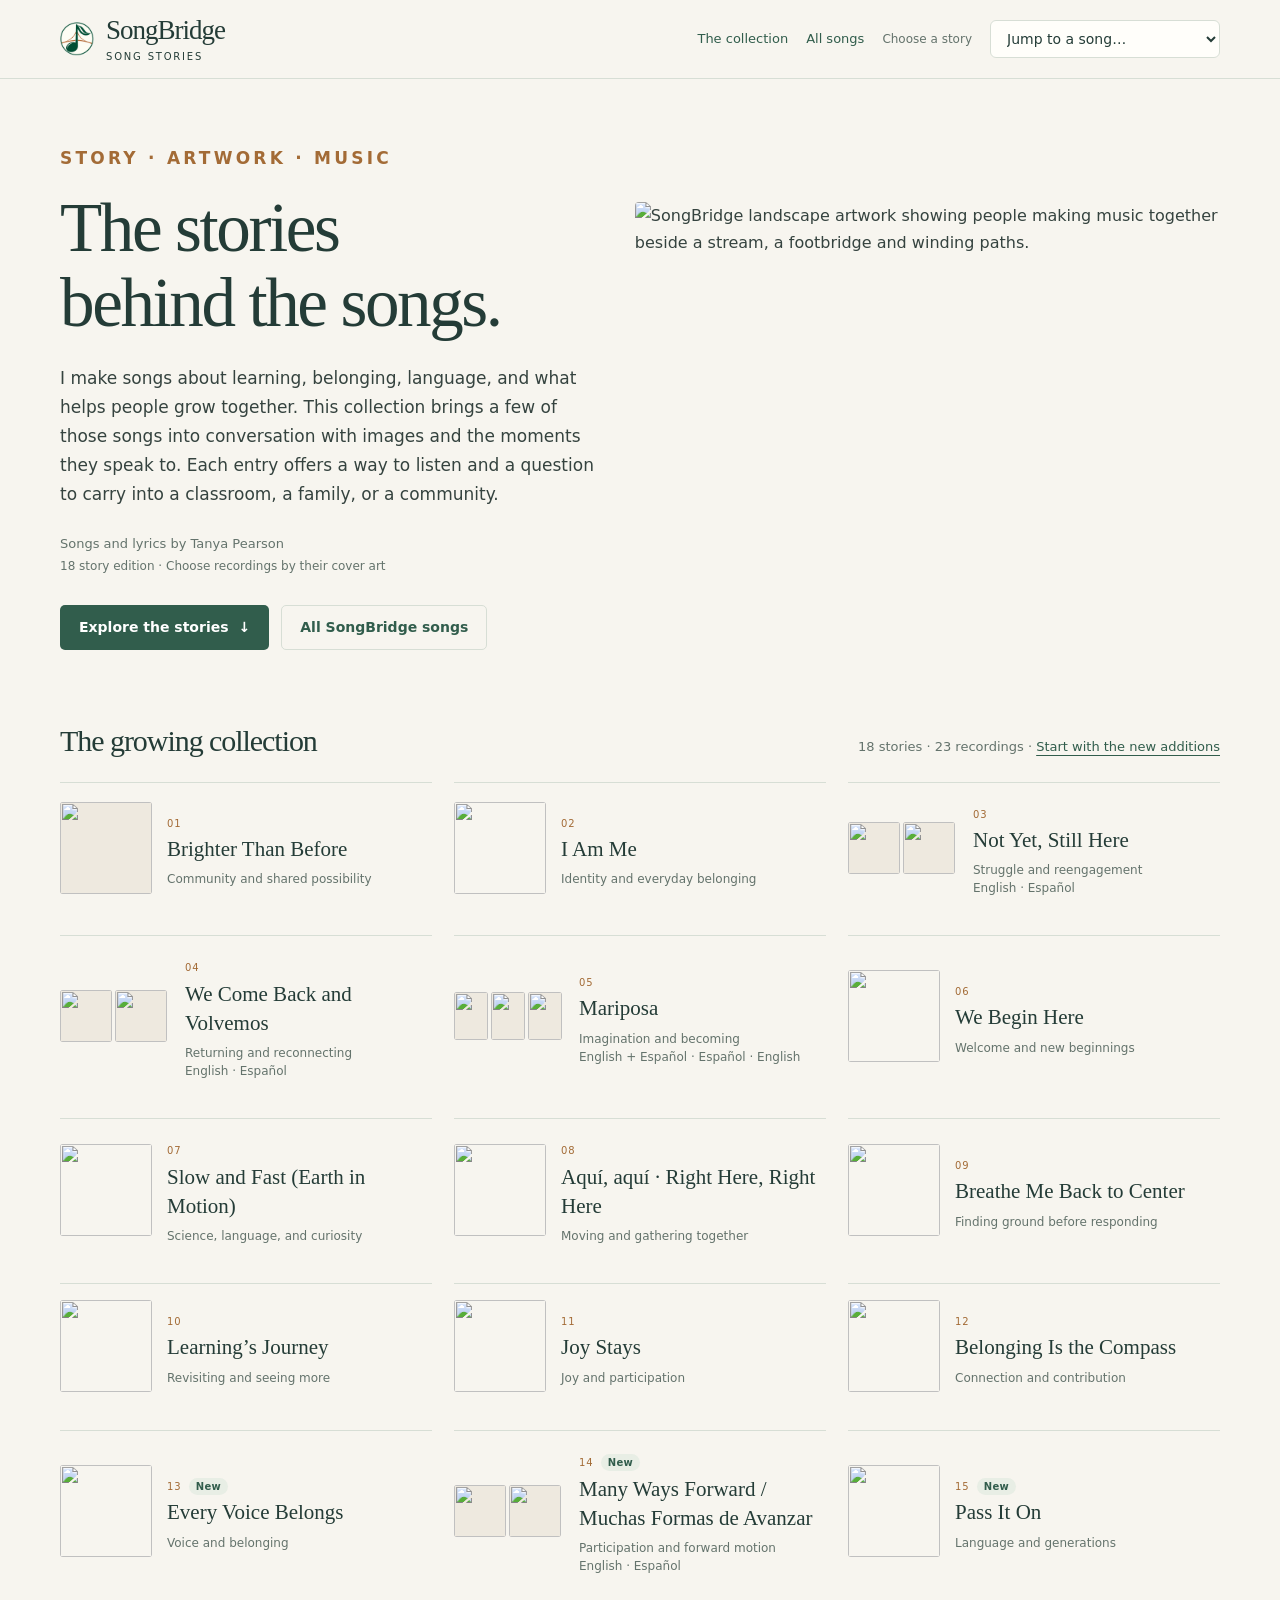
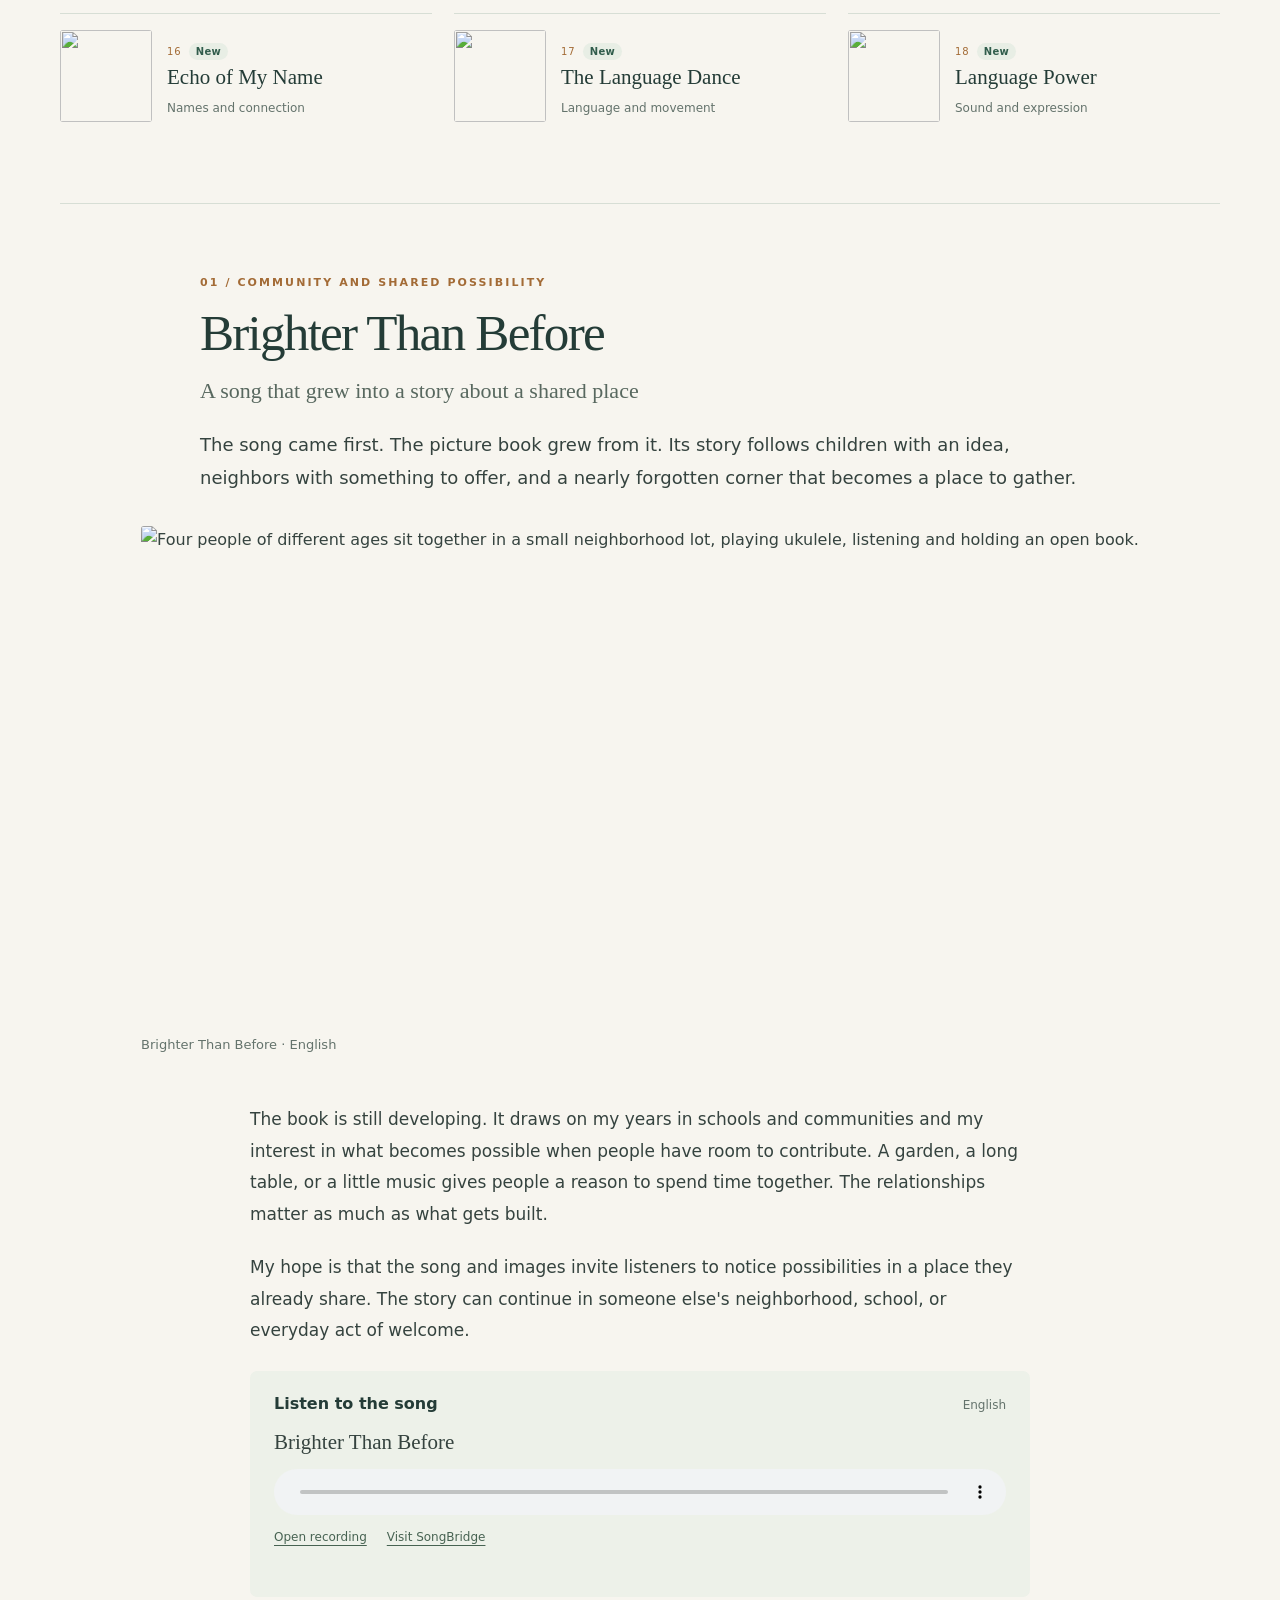
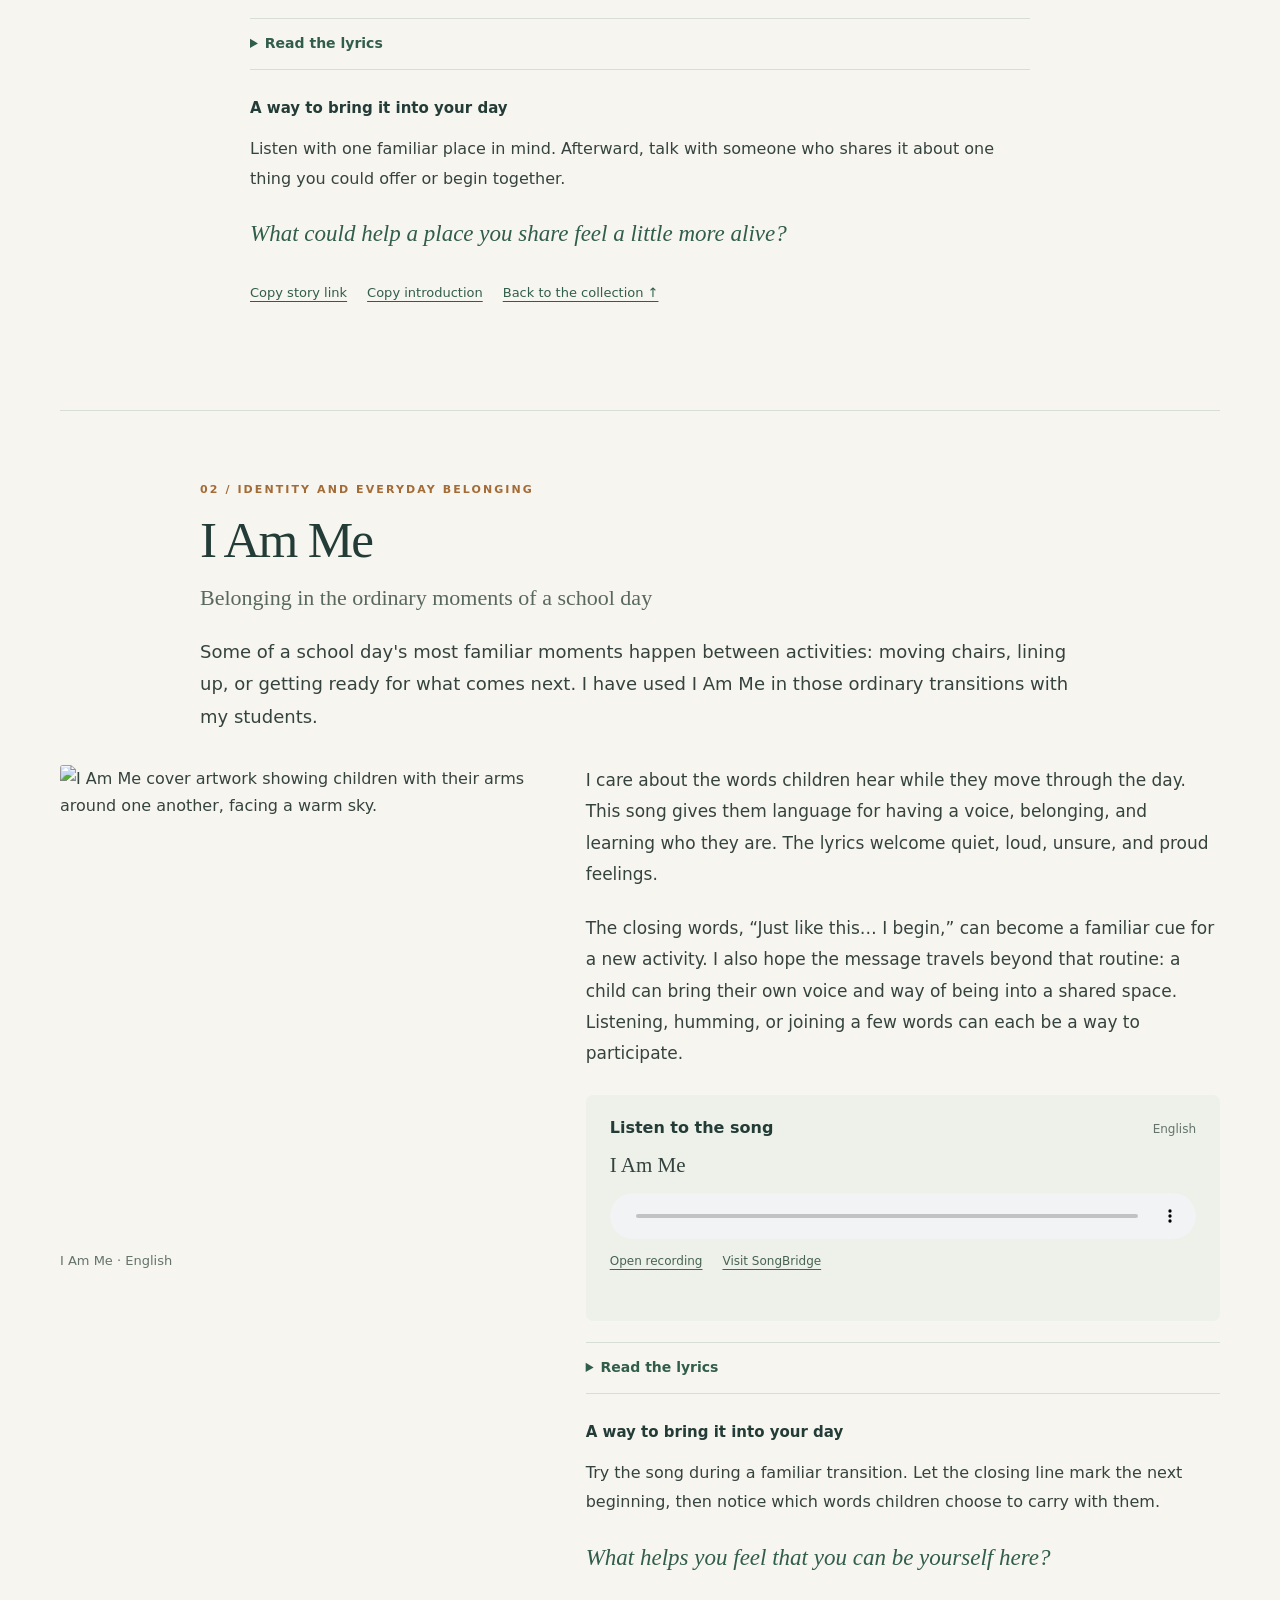
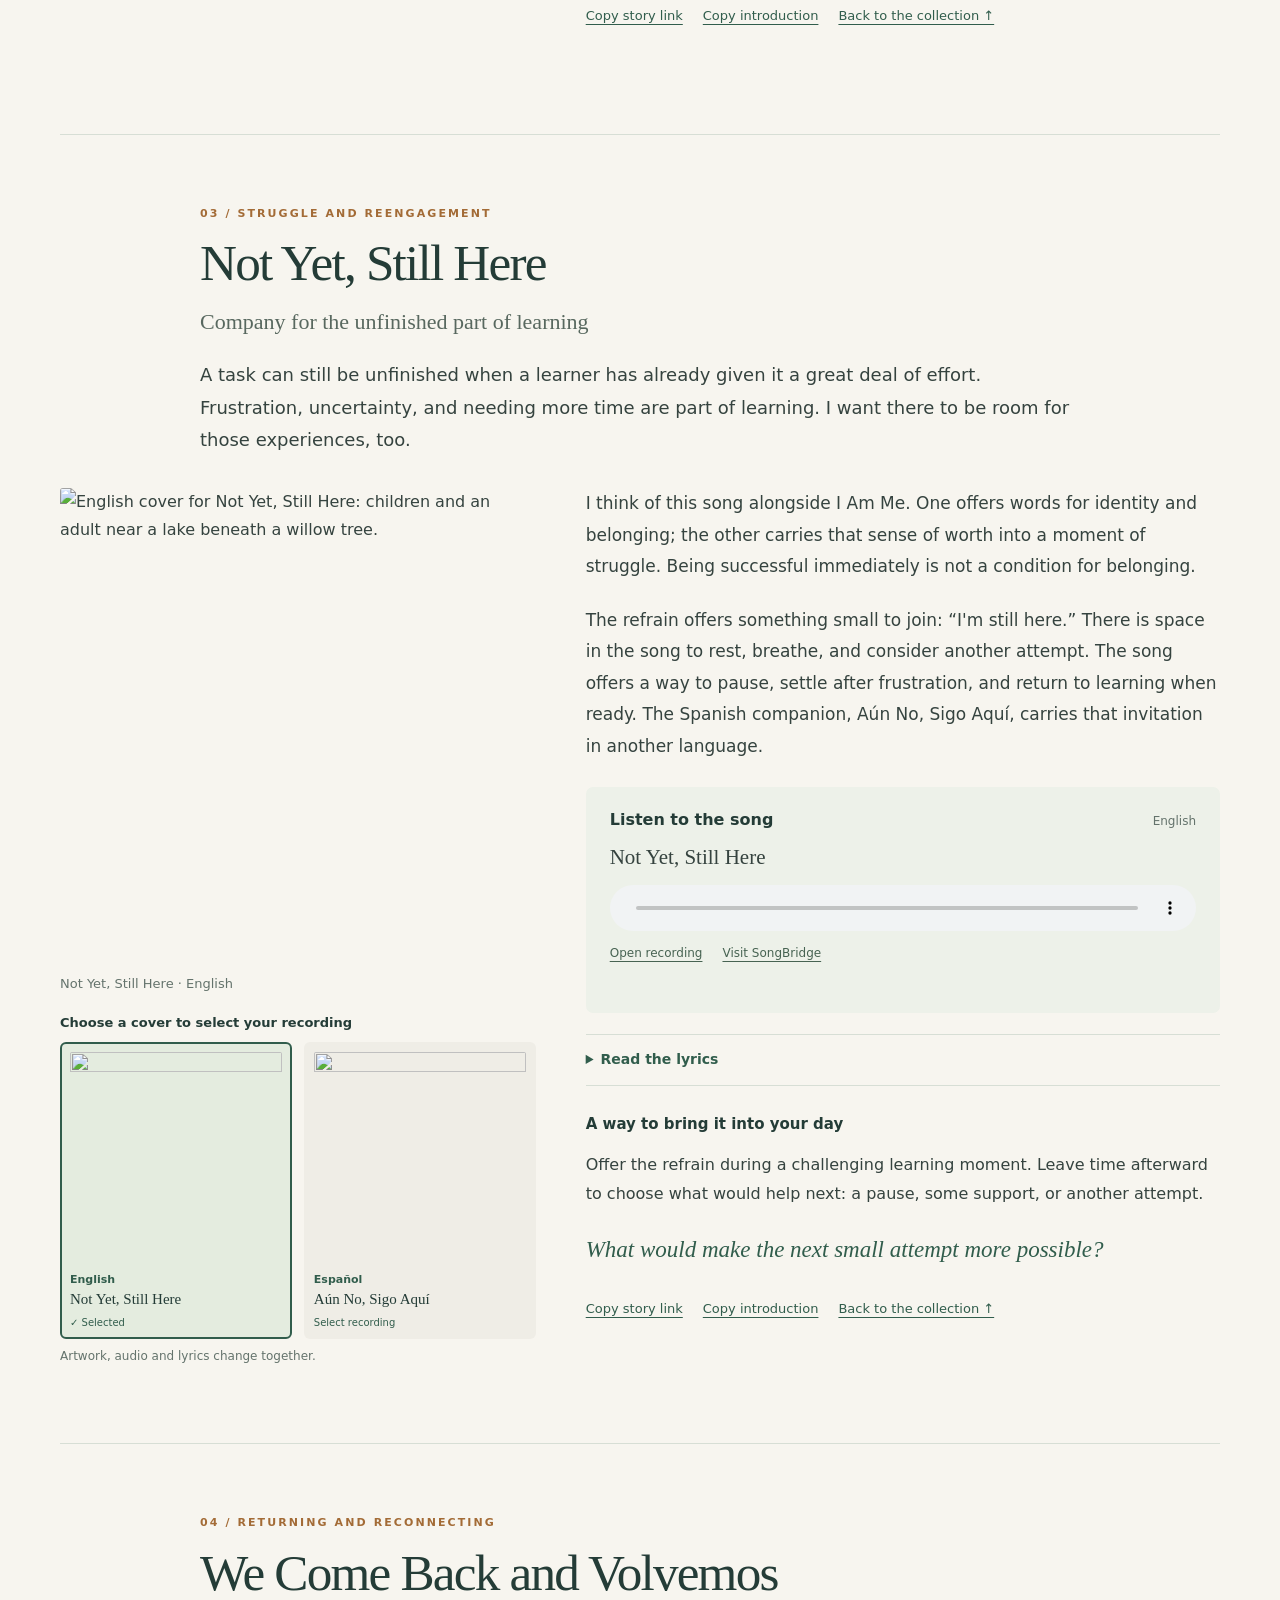
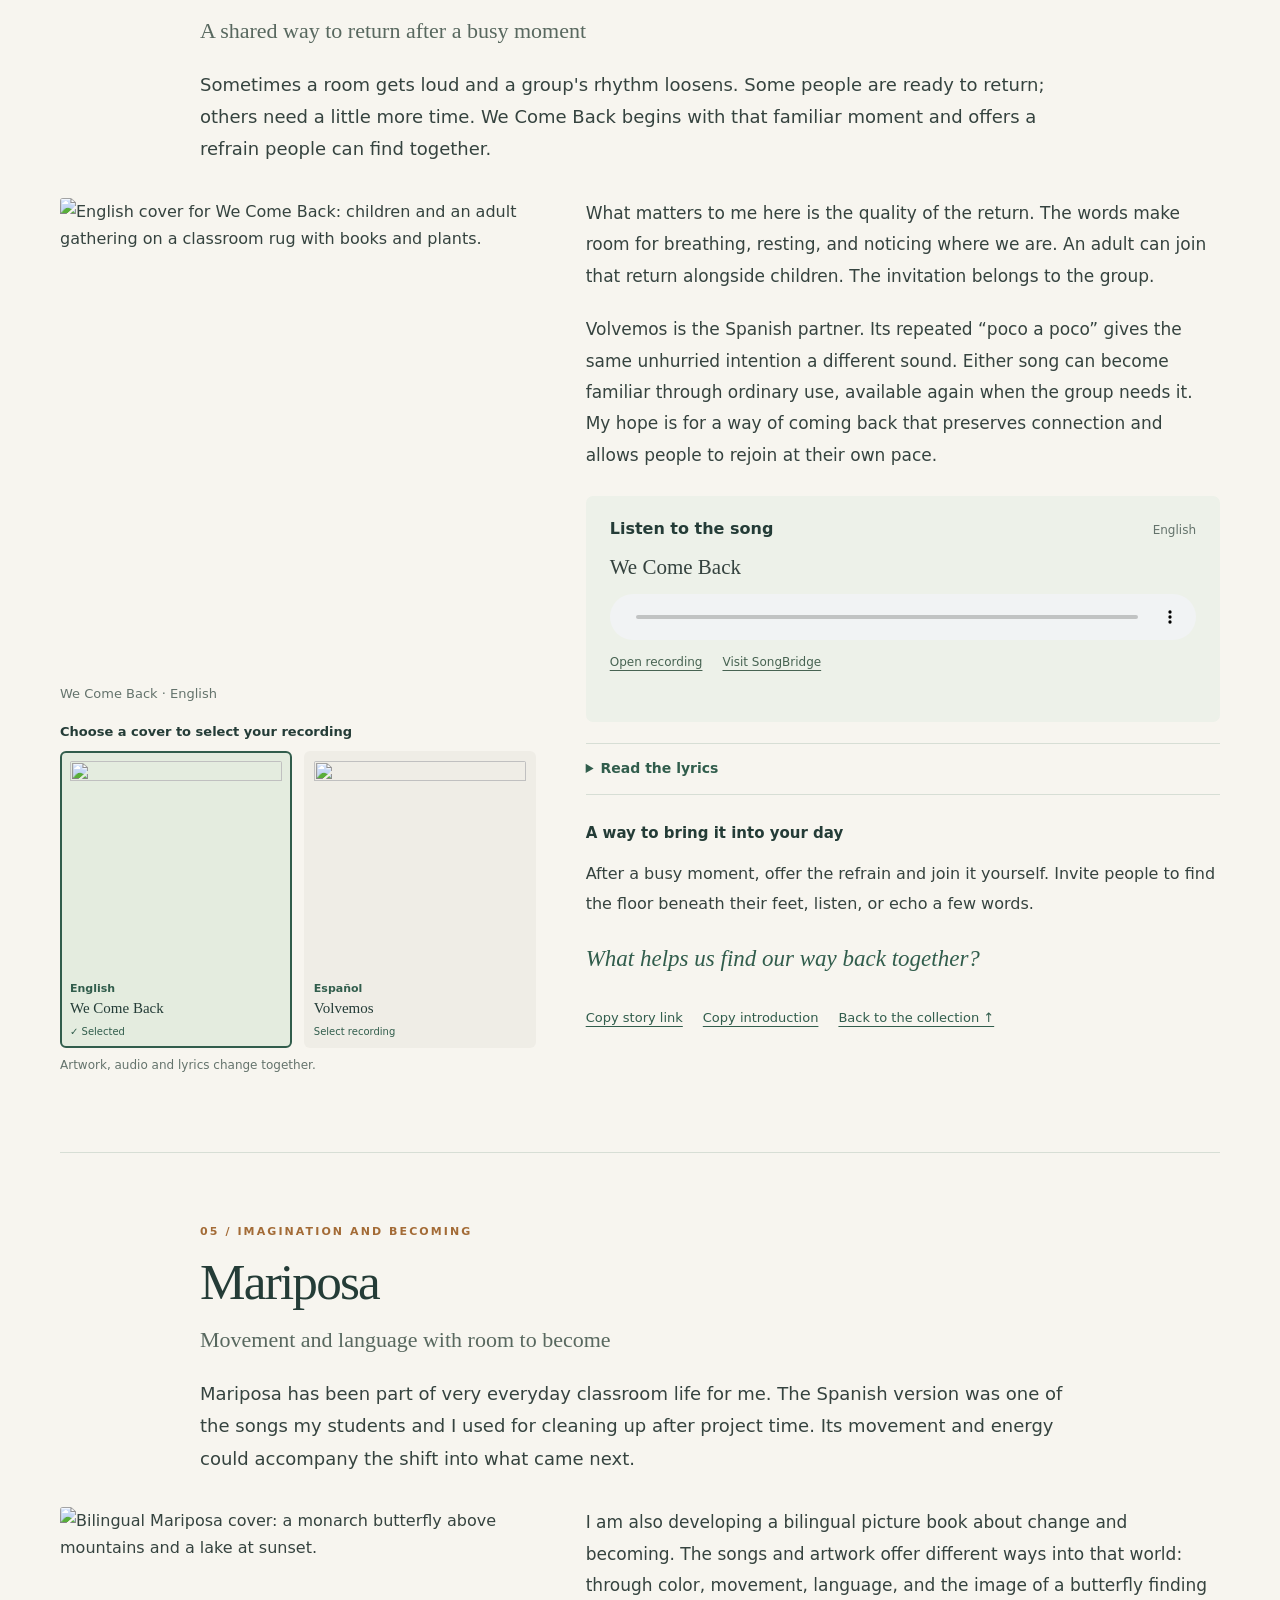
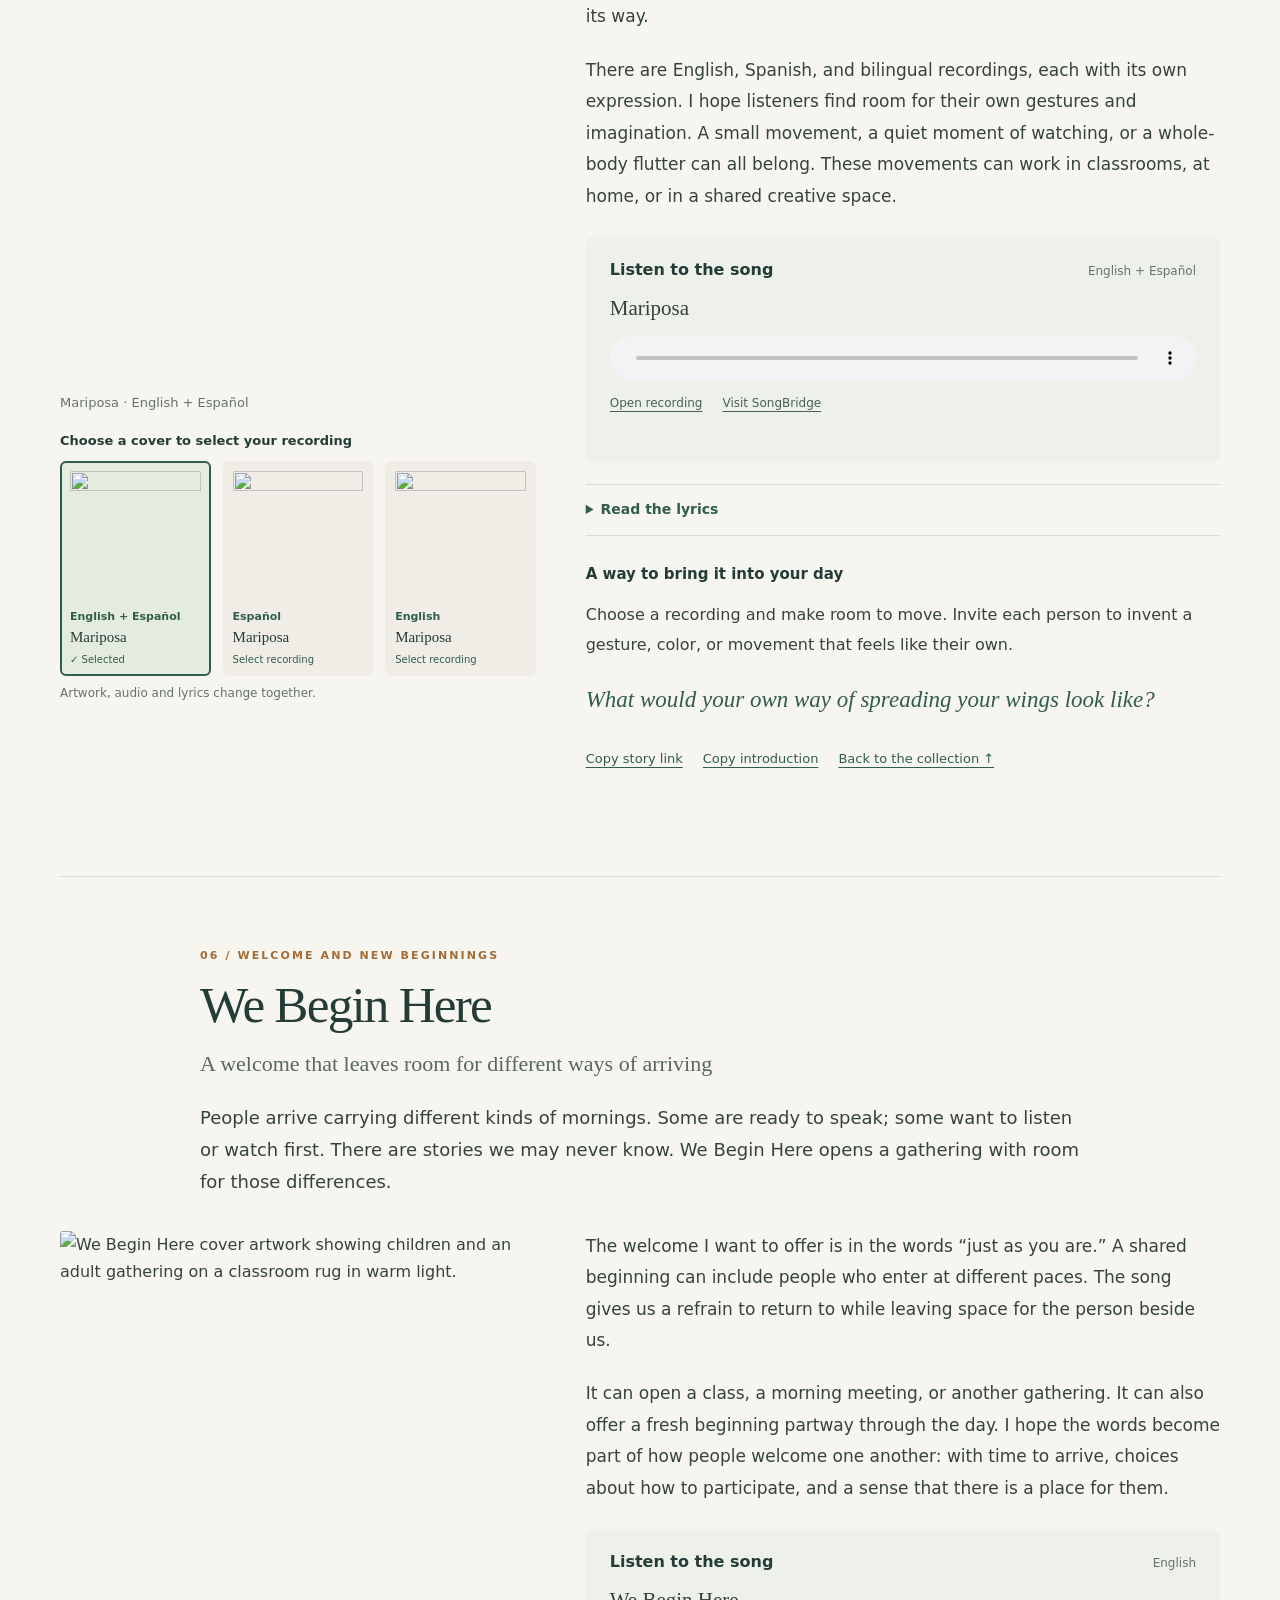
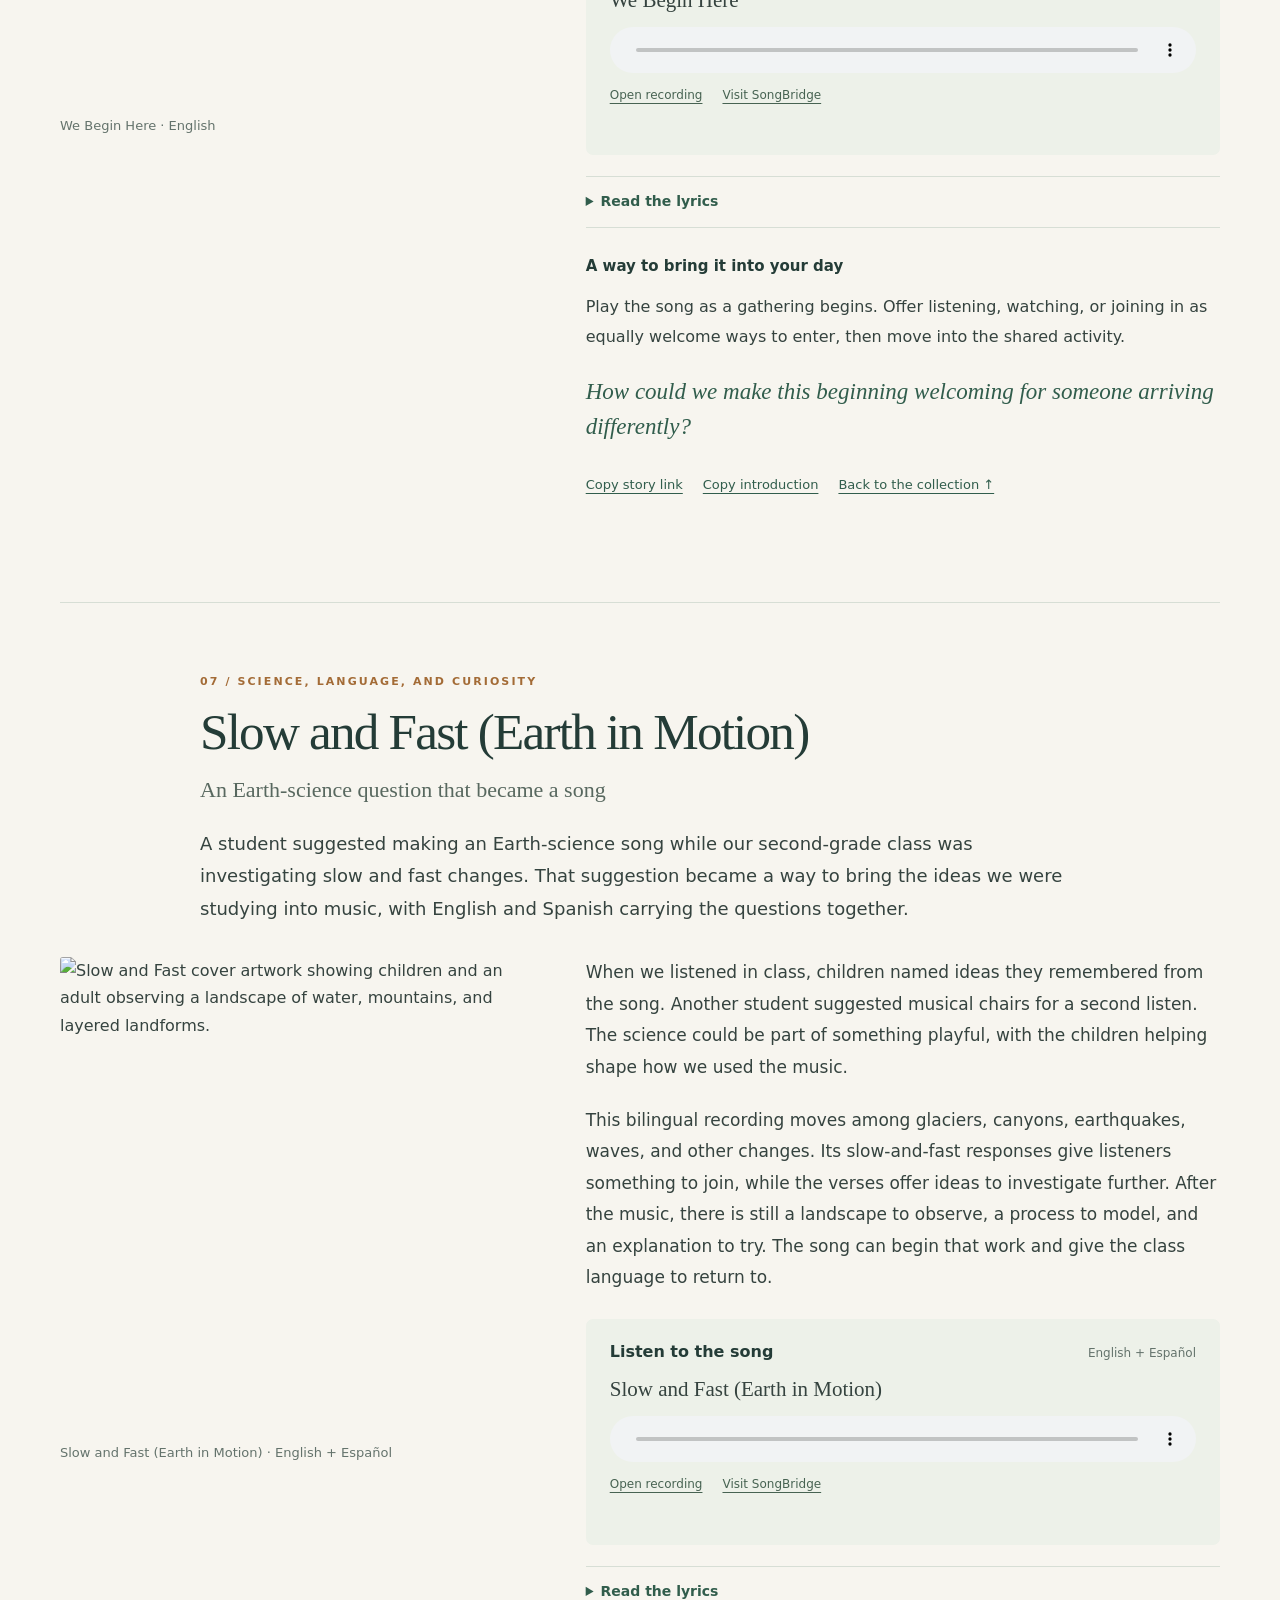
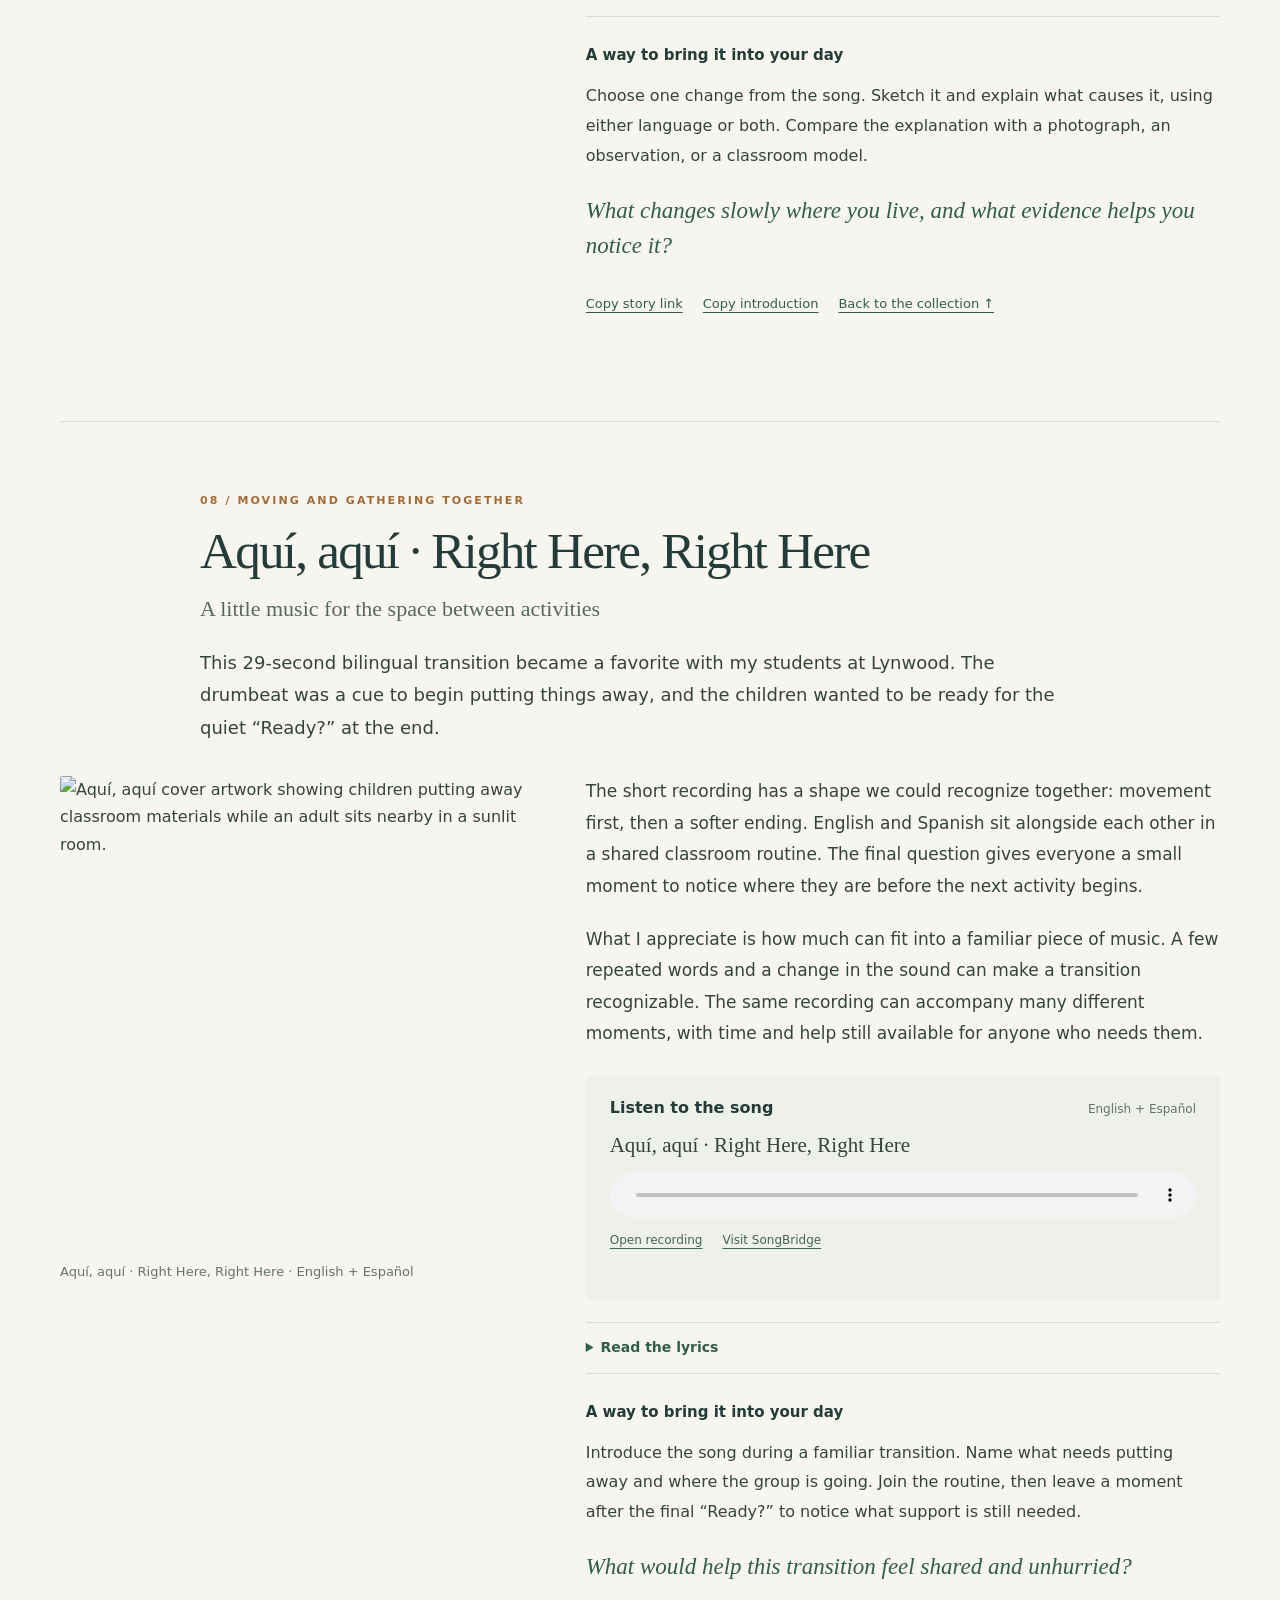
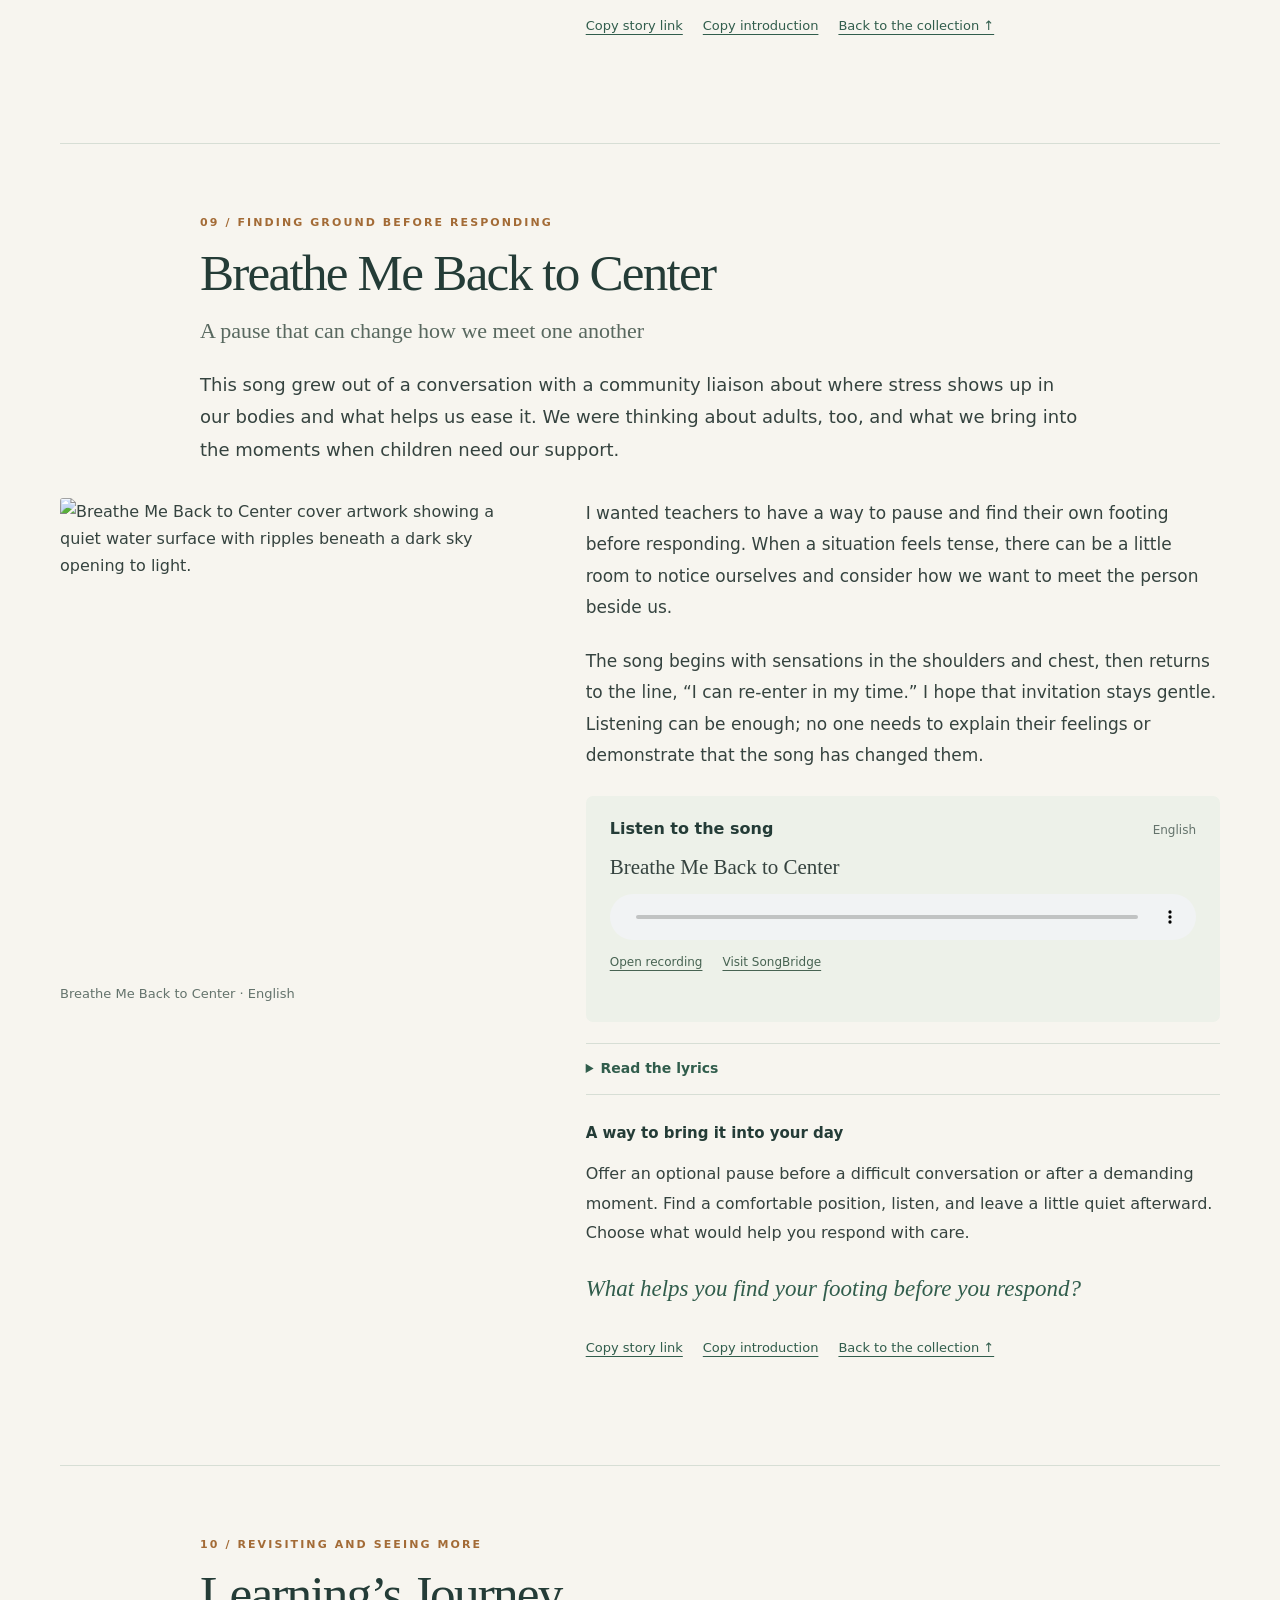
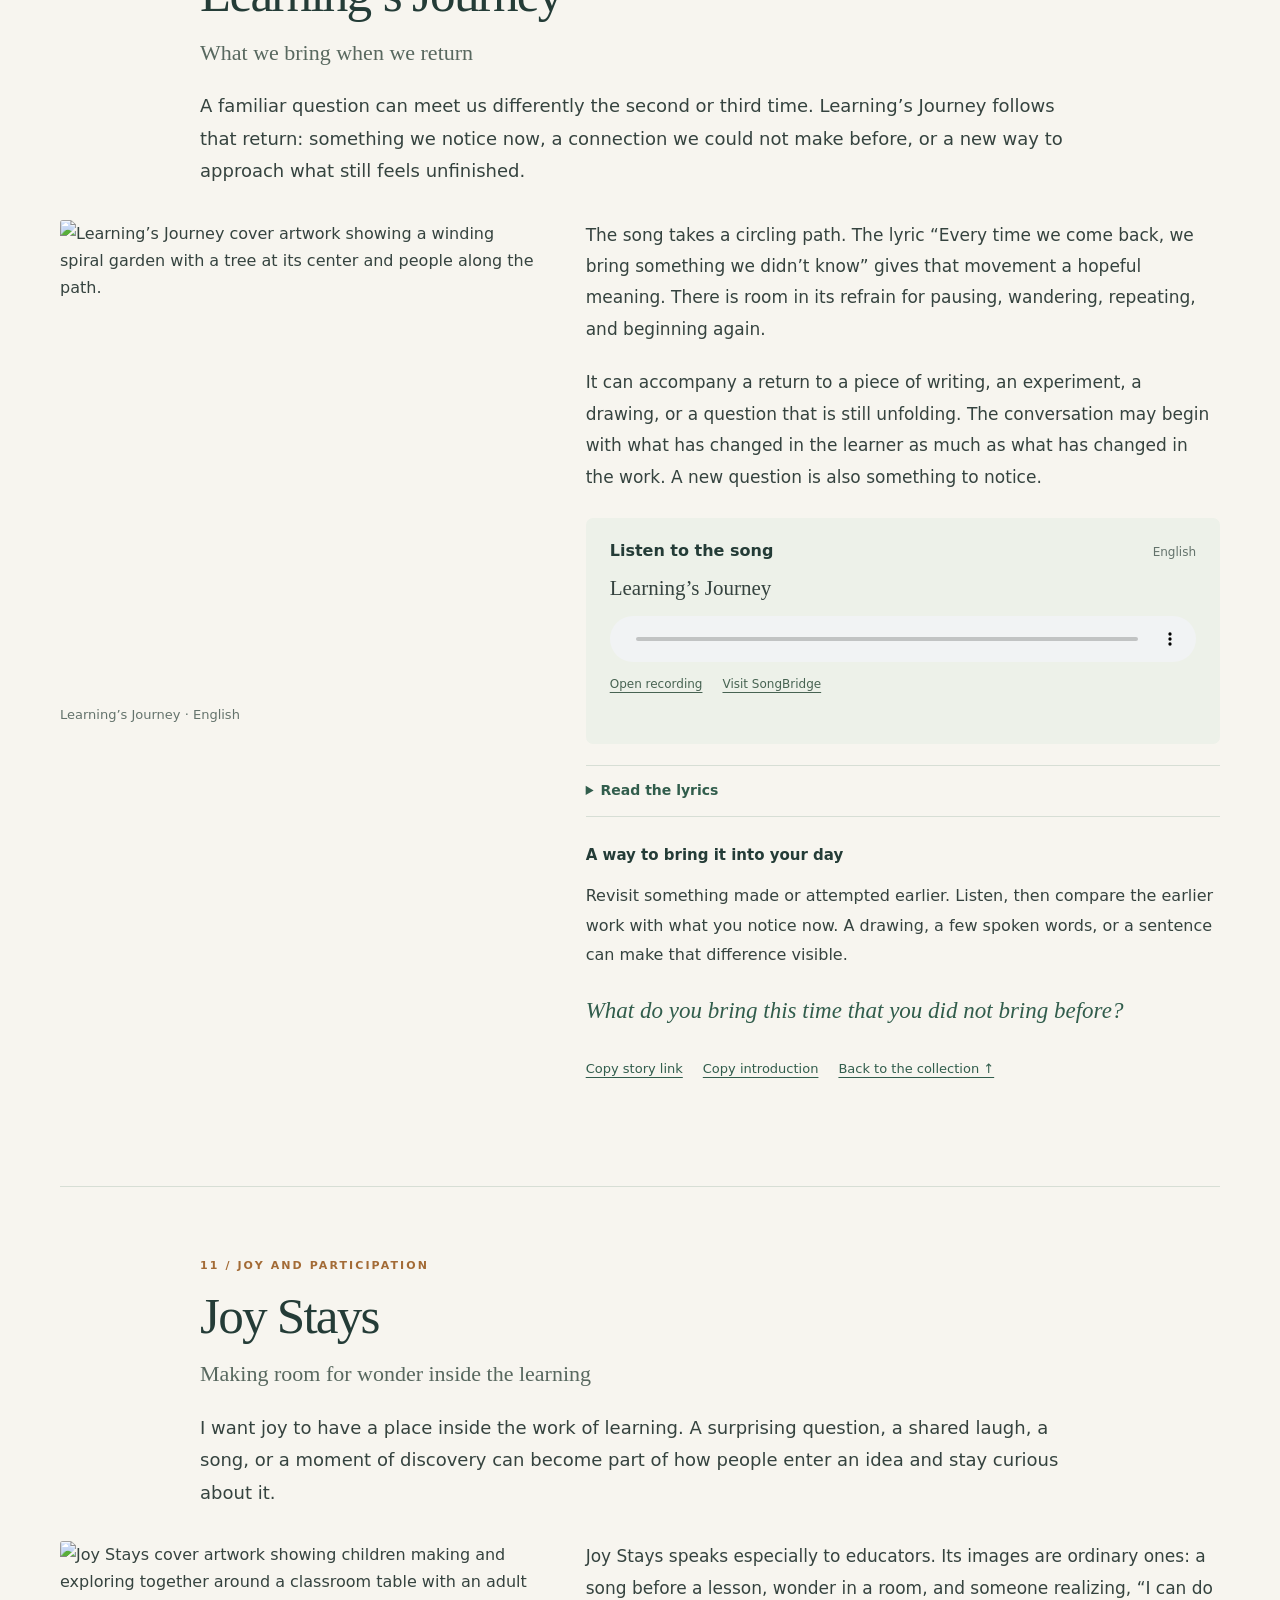
==== stories/index.html @ 20157163 "Add files via upload" ====
<!doctype html>
<html lang="en">
<head>
<meta charset="utf-8"><meta name="viewport" content="width=device-width,initial-scale=1">
<meta name="description" content="Illustrated song stories by Tanya Pearson. Read the story, listen to the song, and carry an invitation into your day.">
<meta name="theme-color" content="#f7f5ef">
<link rel="icon" href="favicon.ico?v=songbridge-stories-2" sizes="any">
<link rel="icon" type="image/png" sizes="32x32" href="songbridge-icon-32.png?v=songbridge-stories-2">
<link rel="apple-touch-icon" sizes="180x180" href="apple-touch-icon.png?v=songbridge-stories-2">
<meta name="apple-mobile-web-app-title" content="SongBridge Stories">
<title>Song stories · SongBridge Learning</title><link rel="canonical" href="https://songbridgelearning.com/stories/">
<style>
:root{--paper:#f7f5ef;--ink:#243c37;--text:#35433f;--muted:#64736c;--line:#d7ded5;--green:#315d4c;--sage:#e8eee5;--gold:#a36b36;--white:#fffefa}
*{box-sizing:border-box}html{scroll-behavior:smooth;scroll-padding-top:108px}body{margin:0;background:var(--paper);color:var(--text);font-family:system-ui,-apple-system,BlinkMacSystemFont,"Segoe UI",sans-serif;font-size:16px;line-height:1.7}h1,h2,h3,p{margin-top:0}h1,h2,h3{color:var(--ink)}h1,h2{font-family:Georgia,"Times New Roman",serif;font-weight:normal;letter-spacing:-.035em;line-height:1.08}h1{font-size:clamp(42px,5.4vw,76px);max-width:620px;margin-bottom:24px}h2{font-size:clamp(34px,4vw,54px);margin-bottom:16px}h3{font-size:18px;line-height:1.4}a{color:var(--green);text-underline-offset:4px}a:hover{color:#132f26}button,select{font:inherit}button,a,select,summary,audio{touch-action:manipulation}button{cursor:pointer}button:focus-visible,a:focus-visible,select:focus-visible,summary:focus-visible,audio:focus-visible{outline:3px solid #b67a35;outline-offset:5px}button:disabled{opacity:.6;cursor:default}.skip{position:absolute;top:-100px;left:20px;z-index:20;background:white;padding:10px}.skip:focus{top:10px}.wrap{width:min(1160px,calc(100% - 64px));margin:auto}.topbar{position:sticky;top:0;z-index:10;background:rgba(247,245,239,.97);border-bottom:1px solid var(--line)}.bar-inner{min-height:78px;display:flex;align-items:center;justify-content:space-between;gap:22px}.brand{display:flex;align-items:center;gap:12px;color:var(--ink);text-decoration:none;line-height:1.05}.brand strong{font-family:Georgia,serif;font-size:27px;font-weight:normal;letter-spacing:-1px}.brand small{display:block;font-size:10px;letter-spacing:.18em;text-transform:uppercase;margin-top:8px}.brandmark{width:34px;height:34px;object-fit:contain;display:block;flex-shrink:0}.top-actions{display:flex;gap:18px;align-items:center}.top-actions a{font-size:13px;text-decoration:none}.jump-label{font-size:12px;color:var(--muted)}select{max-width:230px;padding:9px 32px 9px 12px;border:1px solid var(--line);border-radius:6px;color:var(--ink);background:var(--white);font-size:14px}.hero{display:grid;grid-template-columns:1fr 1.07fr;gap:28px;align-items:center;padding:65px 0 45px}.eyebrow{font-size:11px;text-transform:uppercase;letter-spacing:.19em;color:var(--gold);font-weight:700;margin-bottom:18px}.hero p{font-size:17px;max-width:540px;line-height:1.7}.hero .byline{font-size:13px;color:var(--muted);margin:24px 0 28px}.hero-art{width:100%;height:auto;display:block;border-radius:4px}.primary,.soft-button{display:inline-flex;align-items:center;justify-content:center;gap:10px;text-decoration:none;border-radius:5px;padding:11px 18px;font-weight:600;font-size:14px;border:1px solid transparent;line-height:1.5}.primary{background:var(--green);color:white}.primary:hover{background:#244737;color:white}.soft-button{background:transparent;border-color:var(--line);color:var(--green)}.soft-button:hover{background:var(--sage)}.intro-links{display:flex;gap:12px;flex-wrap:wrap}.collection{padding:30px 0 65px}.section-title{display:flex;align-items:baseline;justify-content:space-between;gap:20px;margin-bottom:24px}.section-title h2{font-size:30px;margin:0}.section-title p{font-size:13px;color:var(--muted);margin:0}.song-grid{display:grid;grid-template-columns:repeat(3,1fr);gap:22px}.song-card{display:flex;align-items:center;gap:15px;padding:16px 0;border-top:1px solid var(--line);text-decoration:none;color:var(--ink)}.song-card img{width:92px;height:92px;object-fit:cover;border-radius:3px}.song-card img.wide-thumb{object-fit:contain;background:#eee9df}.song-card h3{font-family:Georgia,serif;font-size:21px;font-weight:normal;margin:0 0 6px}.song-card p{font-size:12px;line-height:1.5;color:var(--muted);margin:0}.song-card:hover h3{text-decoration:underline;text-underline-offset:4px}.song-card .num{font-size:10px;color:var(--gold);letter-spacing:.1em}.story{padding:70px 0 78px;border-top:1px solid var(--line)}.story-top{max-width:880px;margin:0 auto 32px}.story-top .eyebrow{margin-bottom:12px}.deck{font-family:Georgia,serif;font-size:22px;line-height:1.4;margin-bottom:22px;color:#58685f}.intro{font-size:18px;line-height:1.8}.story-layout{display:grid;grid-template-columns:minmax(0,.9fr) minmax(0,1.2fr);gap:50px;align-items:start}.art-column{position:sticky;top:110px}.art-column img{width:100%;height:auto;display:block;border-radius:3px}.wide .story-layout{grid-template-columns:1fr}.wide .art-column{position:static;max-width:100%;margin:0 auto}.wide .art-column img{max-height:550px;object-fit:contain}.wide .story-copy{max-width:780px;margin:0 auto;width:100%}.story-copy p{font-size:17px;line-height:1.85;margin-bottom:22px}.player{background:#edf1e9;padding:22px 24px;border-radius:7px;margin:25px 0 21px}.player-label{display:flex;align-items:baseline;justify-content:space-between;gap:15px;margin-bottom:13px}.player-label h3{font-size:16px;margin:0}.track-label{font-size:12px;color:var(--muted)}.language-choices{display:flex;gap:8px;flex-wrap:wrap;margin-bottom:14px}.language-choices button{padding:7px 12px;background:transparent;border:1px solid #aabbaa;border-radius:30px;font-size:12px;color:var(--green);font-weight:600}.language-choices button[aria-pressed=true]{background:var(--green);color:white;border-color:var(--green)}audio{display:block;width:100%;height:46px}.audio-error{font-size:13px!important;line-height:1.5!important;margin:12px 0 0!important}.player-links{display:flex;gap:20px;flex-wrap:wrap;font-size:12px;margin-top:12px}.player-links a{color:#476352}.lyrics{margin:18px 0;border-top:1px solid var(--line);border-bottom:1px solid var(--line)}summary{cursor:pointer;padding:13px 0;color:var(--green);font-weight:600;font-size:14px}.lyrics-text{white-space:pre-wrap;font-family:Georgia,serif;font-size:17px;line-height:1.8;padding:8px 0 22px;max-height:470px;overflow:auto}.invitation{margin-top:28px}.invitation h3{font-size:15px;font-weight:600}.invitation p{font-size:16px}.question{font-family:Georgia,serif;font-style:italic;font-size:23px!important;line-height:1.5!important;color:var(--green);margin:24px 0 30px!important}.story-tools{display:flex;gap:20px;align-items:center;flex-wrap:wrap;font-size:13px}.copy-intro{border:0;background:none;color:var(--green);padding:0;text-decoration:underline;text-underline-offset:4px;font-size:13px}.story-tools a{font-size:13px}.copy-status{font-size:12px;color:var(--muted);min-height:20px;display:block;margin-top:8px}.how{background:#e9eee5;padding:65px 0}.how-grid{display:grid;grid-template-columns:.8fr 1.2fr;gap:60px}.how h2{font-size:36px}.how p{font-size:16px}.steps{display:grid;grid-template-columns:1fr 1fr;gap:22px 32px}.step h3{font-family:Georgia,serif;font-size:21px;font-weight:normal;margin-bottom:8px}.step p{font-size:14px;line-height:1.7;margin:0}.closing{padding:56px 0;display:flex;align-items:center;justify-content:space-between;gap:36px}.closing h2{font-size:29px;margin-bottom:14px}.closing p{font-size:14px;color:var(--muted);margin:0;max-width:570px}.download-note{font-size:12px!important;margin-top:11px!important}.footer{padding:25px 0;border-top:1px solid var(--line);font-size:12px;color:var(--muted)}.footer .wrap{display:flex;justify-content:space-between;gap:20px;flex-wrap:wrap}.new-badge{font:600 10px system-ui,sans-serif;color:var(--green);background:var(--sage);padding:3px 7px;border-radius:10px;margin-left:7px;letter-spacing:.03em}.print-only{display:none}
.recording-choices{margin-top:20px}.recording-choices h3{font-size:13px;margin:0 0 10px}.cover-options{display:grid;grid-template-columns:repeat(2,minmax(0,1fr));gap:12px}.cover-options.three{grid-template-columns:repeat(3,minmax(0,1fr))}.cover-choice{padding:8px;border:2px solid transparent;border-radius:6px;background:#efede6;text-align:left;color:var(--ink);min-width:0}.cover-choice:hover{background:var(--sage)}.cover-choice[aria-pressed=true]{border-color:var(--green);background:#e4ecdf}.art-column .cover-choice img{width:100%;aspect-ratio:1;object-fit:contain;height:auto;border-radius:2px}.cover-choice .choice-language{display:block;font-size:11px;font-weight:700;line-height:1.4;margin:8px 0 3px;color:var(--green)}.cover-choice .choice-title{display:block;font-family:Georgia,serif;font-size:15px;line-height:1.25}.choice-status{display:block;font-size:10px;line-height:1.3;margin-top:7px;color:var(--green)}.art-caption{font-size:13px;line-height:1.5;color:var(--muted);margin:10px 0 0}.track-title{font-family:Georgia,serif;font-size:21px!important;line-height:1.25!important;margin:0 0 14px!important}.recording-hint{font-size:12px!important;line-height:1.5!important;margin:8px 0 0!important;color:var(--muted)}.card-art{display:flex;flex:0 0 auto;gap:3px;align-items:center}.song-card .card-art.multiple{width:110px;flex-wrap:wrap}.song-card .card-art.multiple img{width:52px;height:52px;object-fit:contain;background:#eee9df}.song-card .card-art.multiple.three img{width:34px;height:48px}.edition-note{font-size:12px;color:var(--muted);margin-top:8px}
@media(max-width:600px){.cover-options{gap:9px}.cover-choice{padding:6px}.cover-choice .choice-title{font-size:14px}.art-column{max-width:420px}.song-card .card-art.multiple{width:88px}.song-card .card-art.multiple img{width:42px;height:54px}.song-card .card-art.multiple.three img{width:27px;height:45px}}
@media print{.recording-choices{display:none!important}.art-caption{font-size:9pt}}
@media(max-width:900px){.wrap{width:calc(100% - 40px)}.top-actions a{display:none}.hero{grid-template-columns:1fr 1fr;padding-top:40px;gap:10px}.hero p{font-size:15px}h1{font-size:48px}.song-grid{grid-template-columns:1fr 1fr}.story-layout{gap:28px;grid-template-columns:.82fr 1.2fr}.story-copy p{font-size:16px}.how-grid{gap:30px;grid-template-columns:1fr}.how-grid>div:first-child{max-width:700px}}
@media(max-width:600px){html{scroll-padding-top:126px}.wrap{width:calc(100% - 36px)}.bar-inner{min-height:110px;flex-wrap:wrap;gap:10px;padding:13px 0}.brand strong{font-size:23px}.brand small{font-size:9px;margin-top:5px}.brandmark{width:29px;height:29px}.top-actions{width:100%;gap:10px}.jump-label{display:none}select{max-width:none;width:100%;padding:7px 12px}.hero{display:flex;flex-direction:column;gap:25px;padding-top:38px;align-items:stretch}h1{font-size:45px;max-width:400px}.hero p{font-size:16px}.hero .byline{margin:20px 0}.hero-art{max-height:330px;object-fit:contain}.collection{padding-top:10px;padding-bottom:35px}.section-title{display:block}.section-title h2{margin-bottom:10px;font-size:28px}.song-grid{grid-template-columns:1fr;gap:0}.song-card{padding:15px 0}.song-card img{width:76px;height:76px}.song-card h3{font-size:22px}.song-card p{font-size:13px}.story{padding:45px 0 50px}.story-top{margin-bottom:25px}.story h2{font-size:37px}.deck{font-size:21px}.intro{font-size:17px}.story-layout{display:block}.art-column{position:static;max-width:360px;margin:0 auto 28px}.wide .art-column{max-width:none}.wide .art-column img{max-height:none}.story-copy p{font-size:16px;line-height:1.8}.player{padding:18px 15px}.player-label{display:block}.track-label{display:block;margin-top:5px}.language-choices{gap:6px}.language-choices button{font-size:12px;padding:7px 10px}.question{font-size:22px!important}.steps{grid-template-columns:1fr}.how{padding:45px 0}.closing{display:block}.closing>div+div{margin-top:24px}.footer .wrap{display:block}.footer p{margin-bottom:8px}}
@media(prefers-reduced-motion:reduce){html{scroll-behavior:auto}}
@media print{body{background:white;font-size:11pt;color:#222}.topbar,.hero-art,.collection,.intro-links,.player audio,.language-choices,.player-links,.story-tools,.copy-status,.how,.closing,.footer,.lyrics{display:none!important}.wrap{width:auto;margin:0}.hero{display:block;padding:0}.hero h1{font-size:30pt}.hero p{font-size:12pt;max-width:none}.story{break-before:page;border:0;padding:0}.story-top{max-width:none;margin-bottom:15px}.story h2{font-size:26pt}.story-layout,.wide .story-layout{display:block}.art-column{position:static;float:left;width:32%;max-width:200px;margin:0 22px 18px 0}.wide .art-column{float:none;width:100%;max-width:none;margin:0 0 20px}.wide .art-column img{max-height:260px;object-fit:contain}.story-copy,.wide .story-copy{max-width:none}.story-copy p,.intro{font-size:11pt;line-height:1.5}.deck{font-size:14pt}.player{background:none;padding:0}.player-label{margin:0}.print-only{display:block;font-size:9pt;overflow-wrap:anywhere}.question{font-size:16pt!important}.invitation{clear:both}.eyebrow{font-size:9pt}@page{margin:.65in}}
</style>
</head>
<body>
<a href="#main" class="skip">Skip to the stories</a>
<header class="topbar"><div class="wrap bar-inner"><a class="brand" href="#top" aria-label="SongBridge Song Stories home"><img class="brandmark" src="apple-touch-icon.png?v=songbridge-stories-2" alt="" width="34" height="34"><span><strong>SongBridge</strong><small>Song stories</small></span></a><nav class="top-actions" aria-label="Collection navigation"><a href="#collection">The collection</a><a href="../#collection">All songs</a><label class="jump-label" for="story-jump">Choose a story</label><select id="story-jump" aria-label="Choose a song story"><option value="">Jump to a song…</option></select></nav></div></header>
<main id="main">
<section id="top" class="wrap hero"><div><p class="eyebrow">Story · artwork · music</p><h1>The stories<br>behind the songs.</h1><p id="collection-intro"></p><p class="byline">Songs and lyrics by Tanya Pearson<br><span id="edition-note" class="edition-note"></span></p><div class="intro-links"><a class="primary" href="#collection">Explore the stories <span aria-hidden="true">↓</span></a><a class="soft-button" href="../#collection">All SongBridge songs</a></div></div><img id="hero-image" class="hero-art" width="1536" height="1024" alt=""></section>
<section id="collection" class="wrap collection" aria-labelledby="collection-heading"><div class="section-title"><h2 id="collection-heading">The growing collection</h2><p><span id="collection-count"></span> · <a id="new-stories" href="#collection">Start with the new additions</a></p></div><div id="song-grid" class="song-grid"></div></section>
<div id="stories" class="wrap"></div>

<section class="wrap closing"><div><h2>Take the collection with you.</h2><p>Print the stories, share a story link, or use “Copy introduction” beside a song to begin a message of your own.</p></div><div><div class="intro-links"><button type="button" class="soft-button" id="print">Print or save PDF</button></div></div></section>
</main>
<footer class="footer"><div class="wrap"><p>SongBridge · Songs and lyrics by Tanya Pearson</p><a href="#top">Back to the beginning ↑</a></div></footer>
<script id="story-data" type="application/json">{"title": "SongBridge Song Stories", "subtitle": "Eighteen introductions combining story, artwork, and music", "author": "Tanya Pearson", "introduction": "I make songs about learning, belonging, language, and what helps people grow together. This collection brings a few of those songs into conversation with images and the moments they speak to. Each entry offers a way to listen and a question to carry into a classroom, a family, or a community.", "hero": {"image": "assets/songbridge-landscape.png", "alt": "SongBridge landscape artwork showing people making music together beside a stream, a footbridge and winding paths."}, "collection_url": "https://songbridgelearning.com/#collection", "stories": [{"id": 7, "title": "Brighter Than Before", "deck": "A song that grew into a story about a shared place", "intro": "The song came first. The picture book grew from it. Its story follows children with an idea, neighbors with something to offer, and a nearly forgotten corner that becomes a place to gather.", "body": "The book is still developing. It draws on my years in schools and communities and my interest in what becomes possible when people have room to contribute. A garden, a long table, or a little music gives people a reason to spend time together. The relationships matter as much as what gets built.\n\nMy hope is that the song and images invite listeners to notice possibilities in a place they already share. The story can continue in someone else's neighborhood, school, or everyday act of welcome.", "use": "Listen with one familiar place in mind. Afterward, talk with someone who shares it about one thing you could offer or begin together.", "invitation": "What could help a place you share feel a little more alive?", "slug": "brighter-than-before", "moment": "Community and shared possibility", "image": "assets/brighter-than-before.png", "alt": "Four people of different ages sit together in a small neighborhood lot, playing ukulele, listening and holding an open book.", "tracks": [{"label": "English", "title": "Brighter Than Before", "audio_url": "https://songbridgelearning.com/audio/brighter-than-before-english.mp3", "lyrics": "Verse 1\n\nChalk dusted fingertips\nSunlight bouncing off the spokes\nTomatoes climbing chain-link fences\nMurals peppering the roads\n\nSomeone tuning up a guitar\nAt the table by the trees\nAnother sketching bigger futures\nOn the back of grocery receipts\n\nAnd the old men by the garden\nLaugh like they have seen this bloom\nEvery small thing leaning upward\nLike the whole street found more room\n\n⸻\n\nPre-Chorus\n\nWhat if\n\nThe places that we share\nCould grow more alive than ever?\n\nWhat if\n\nOrdinary days held\nMore color than survival?\n\n⸻\n\nChorus\n\nBecause\n\nHope grows brighter when it’s carried\nAnd joy moves farther hand to hand\n\nThen\n\nEmpty corners turn to gathering places\nBuilt up by greeting and delight\n\nBecause\n\nPeople shine in different weather\nWhen every voice has room to ring\n\nNow\n\nLook what becomes possible\nWhen a whole town learns to wake big dreams\n\n⸻\n\nVerse 2\n\nLanterns swinging from the market\nPaint beneath the fingernails\nTeenagers leading younger children\nThrough the stories on the rails\n\nSomeone teaching bread and language\nSomeone teaching how to weld\nSomeone planting little orchards\nWhere abandoned concrete held\n\nAnd the woman at the corner\nHands out seedlings wrapped in news\nSays, “Nothing living stays small forever\nOnce enough hands help it through”\n\n⸻\n\nPre-Chorus\n\nWhat if\n\nBelonging felt as natural\nAs sitting in the evening light?\n\nWhat if\n\nPeople lingered long enough\nTo help a whole place come alive?\n\n⸻\n\nChorus\n\nBecause\n\nBeauty grows where it is practiced\nAnd streets remember how to sing\n\nThen\n\nSidewalks bloom with invitation\nWindows open into spring\n\nBecause\n\nYoung hearts carry wild imagination\nAnd older hands remember how\n\nThen\n\nLittle by little\nBlock by block\nSomething brighter starts becoming now\n\n⸻\n\nBridge\n\nNot someday\nNot perfect\nNot after everything is fixed\n\nJust one mural\nOne garden\nOne long table in the sun\n\nAnd another\nAnd another\n\nUntil the air itself feels different\n\nLike a tide turning quietly\nLike a wave no one can stop\nRolling farther than expected\n’Til the dreams begin to wake\n\n⸻\n\nFinal Chorus\n\nBecause\n\nHope grows stronger when it’s shared\nAnd stories travel farther than fear\n\nThen\n\nNeighborhoods become living canvases\nAnd strangers turn familiar here\n\n⸻\n\nOutro\n\nMorning light on open doorways\nPaint and jasmine in the breeze\nEvery small thing leaning upward\nLike the whole street learned to breathe", "image": "assets/brighter-than-before.png", "alt": "Four people of different ages sit together in a small neighborhood lot, playing ukulele, listening and holding an open book."}], "collection_url": "https://songbridgelearning.com/#collection", "new": false}, {"id": 0, "title": "I Am Me", "deck": "Belonging in the ordinary moments of a school day", "intro": "Some of a school day's most familiar moments happen between activities: moving chairs, lining up, or getting ready for what comes next. I have used I Am Me in those ordinary transitions with my students.", "body": "I care about the words children hear while they move through the day. This song gives them language for having a voice, belonging, and learning who they are. The lyrics welcome quiet, loud, unsure, and proud feelings.\n\nThe closing words, “Just like this… I begin,” can become a familiar cue for a new activity. I also hope the message travels beyond that routine: a child can bring their own voice and way of being into a shared space. Listening, humming, or joining a few words can each be a way to participate.", "use": "Try the song during a familiar transition. Let the closing line mark the next beginning, then notice which words children choose to carry with them.", "invitation": "What helps you feel that you can be yourself here?", "slug": "i-am-me", "moment": "Identity and everyday belonging", "image": "assets/i-am-me.jpeg", "alt": "I Am Me cover artwork showing children with their arms around one another, facing a warm sky.", "tracks": [{"label": "English", "title": "I Am Me", "audio_url": "https://songbridgelearning.com/audio/i-am-me-english.mp3", "lyrics": "Chorus\n\nI am me—\nI belong.\nI have a voice—\nI am strong.\n\nI can try,\nI can grow—\nI am learning\nwho I am.\n\n⸻\n\nVerse 1\n\nSome days I feel quiet,\nsome days I feel loud,\nsome days I feel unsure,\nsome days I feel proud.\n\nAll of me is welcome,\nevery part I bring—\nI don’t have to hide it,\nI can be seen.\n\n⸻\n\nChorus\n\nI am me—\nI belong.\nI have a voice—\nI am strong.\n\nI can try,\nI can grow—\nI am learning\nwho I am.\n\n⸻\n\nVerse 2\n\nMy voice doesn’t have to\nsound like someone else,\nI can speak in my way,\nI can be myself.\n\nEvery word I’m finding,\nevery step I take—\nis part of my story,\npart of what I make.\n\n⸻\n\nBridge\n\nSome voices come fast,\nsome voices take time.\nSome voices are quiet—\nand still they shine.\n\n⸻\n\nFinal Chorus\n\nI am me—\nI belong.\nI have a voice—\nI am strong.\n\nSide by side,\nwe all show—\nwe are learning\nwho we are.\n\n⸻\n\nOutro (soft)\n\nJust like this…\nI begin.", "image": "assets/i-am-me.jpeg", "alt": "I Am Me cover artwork showing children with their arms around one another, facing a warm sky."}], "collection_url": "https://songbridgelearning.com/#collection", "new": false}, {"id": 1, "title": "Not Yet, Still Here", "deck": "Company for the unfinished part of learning", "intro": "A task can still be unfinished when a learner has already given it a great deal of effort. Frustration, uncertainty, and needing more time are part of learning. I want there to be room for those experiences, too.", "body": "I think of this song alongside I Am Me. One offers words for identity and belonging; the other carries that sense of worth into a moment of struggle. Being successful immediately is not a condition for belonging.\n\nThe refrain offers something small to join: “I'm still here.” There is space in the song to rest, breathe, and consider another attempt. The song offers a way to pause, settle after frustration, and return to learning when ready. The Spanish companion, Aún No, Sigo Aquí, carries that invitation in another language.", "use": "Offer the refrain during a challenging learning moment. Leave time afterward to choose what would help next: a pause, some support, or another attempt.", "invitation": "What would make the next small attempt more possible?", "slug": "not-yet-still-here", "moment": "Struggle and reengagement", "image": "assets/not-yet-still-here.jpg", "alt": "Not Yet, Still Here cover artwork showing children and an adult near the edge of a lake beneath a willow tree.", "tracks": [{"label": "English", "title": "Not Yet, Still Here", "audio_url": "https://songbridgelearning.com/audio/not-yet-still-here-english.mp3", "lyrics": "[Intro]\n\nNot yet…\nstill here…\n\n[Chorus]\n\nNot yet—\nI’m still here.\nNot done—\nI’m still here.\n\nTake a breath—\nI’m still here.\nTry again—\nI’m still here.\n\n[Verse 1]\n\nThis part’s tricky,\nI can feel—\nSomething wobbly,\nSomething real.\n\nI don’t have it—\nThat’s okay—\nI’m still in it,\nI can stay.\n\n[Chorus]\n\nNot yet—\nI’m still here.\nNot done—\nI’m still here.\n\nBreath by breath—\nI’m still here.\nStep by step—\nI’m still here.\n\n[Verse 2]\n\nSome go faster,\nSome go slow,\nSome just need\nMore time to know.\n\nI don’t have to\nGet it now—\nI can learn it,\nI know how.\n\n[Bridge]\n\nHands can rest…\nEyes can see…\nNothing’s wrong…\nWith being me…\n\n[Final Chorus]\n\nNot yet—\nwe’re still here.\nNot done—\nwe’re still here.\n\nSide by side—\nwe’re still here.\nWe can try—\nwe’re still here.\n\n[Outro]\n\nNot yet…\nstill here.", "image": "assets/not-yet-still-here.jpg", "alt": "English cover for Not Yet, Still Here: children and an adult near a lake beneath a willow tree."}, {"label": "Español", "title": "Aún No, Sigo Aquí", "audio_url": "https://songbridgelearning.com/audio/aun-no-sigo-aqui-spanish.mp3", "lyrics": "[Intro]\n\nAún no…\nsigo aquí…\n\n[Chorus]\n\nAún no—\nsigo aquí.\nNo es el final—\nsigo aquí.\n\nTomo aire—\nsigo aquí.\nIntento otra vez—\nsigo aquí.\n\n[Verse 1]\n\nEsta parte\nse siente así—\nun poco incierta,\npero estoy aquí.\n\nNo lo tengo—\nestá bien—\nsigo dentro,\npuedo sostener.\n[Chorus]\n\nAún no—\nsigo aquí.\nNo es el final—\nsigo aquí.\n\nPaso a paso—\nsigo aquí.\nPoco a poco—\nsigo aquí.\n\n[Verse 2]\n\nAlgunos vuelan,\notros van despacio,\nalgunos solo\nnecesitan espacio.\n\nNo hace falta\nllegar ya—\npuedo aprender,\nva a llegar.\n\n[Bridge]\n\nNo hay error…\nen ser así…\npuedo estar…\ny seguir aquí…\n\n[Final Chorus]\n\nAún no—\nseguimos aquí.\nNo es el final—\nseguimos aquí.\n\nLado a lado—\nseguimos aquí.\nPodemos intentar—\nseguimos aquí.\n\n[Outro]\n\nAún no… sigo aquí…\naún no… sigo aquí…\naún no… sigo aquí…\nsigo aquí…\n…sigo aquí…", "image": "assets/aun-no-sigo-aqui.jpg", "alt": "Spanish cover for Aún No, Sigo Aquí: children and an adult beside a lake beneath a willow tree, with the title in Spanish."}], "collection_url": "https://songbridgelearning.com/#collection", "new": false}, {"id": 5, "title": "We Come Back and Volvemos", "deck": "A shared way to return after a busy moment", "intro": "Sometimes a room gets loud and a group's rhythm loosens. Some people are ready to return; others need a little more time. We Come Back begins with that familiar moment and offers a refrain people can find together.", "body": "What matters to me here is the quality of the return. The words make room for breathing, resting, and noticing where we are. An adult can join that return alongside children. The invitation belongs to the group.\n\nVolvemos is the Spanish partner. Its repeated “poco a poco” gives the same unhurried intention a different sound. Either song can become familiar through ordinary use, available again when the group needs it. My hope is for a way of coming back that preserves connection and allows people to rejoin at their own pace.", "use": "After a busy moment, offer the refrain and join it yourself. Invite people to find the floor beneath their feet, listen, or echo a few words.", "invitation": "What helps us find our way back together?", "slug": "we-come-back-and-volvemos", "moment": "Returning and reconnecting", "image": "assets/we-come-back-and-volvemos.jpg", "alt": "We Come Back cover artwork showing children and an adult gathering in a classroom with books and plants.", "tracks": [{"label": "English", "title": "We Come Back", "audio_url": "https://songbridgelearning.com/audio/we-come-back-english.mp3", "lyrics": "Take a breath…\nwe come back\n\n[Chorus ]\n\nWe come back—\nWe come back.\nNot all at once—\nJust like that.\nBreath by breath—\nWe come back.\n\n[Verse 1]\n\nWhen the room gets loud\nAnd the rhythm slips,\nWhen the moment scatters\nFrom our fingertips—\n\nWe don’t rush to fix it,\nWe don’t push it through,\nWe find where we are…\nAnd begin from true.\n\n[Chorus ]\n\nWe come back—\nWe come back.\nNot all at once—\nJust like that.\nBreath by breath—\nWe come back.\n\n[Verse 2]\n\nSome are ready now,\nSome need more time,\nSome are finding quiet\nBefore they find a line.\n\nYou don’t have to hurry,\nYou don’t have to prove—\nComing back to center\nIs the strongest move.\n\n[Bridge]\n\nFeet on the floor…\nAir in the chest…\nNothing is broken—\nWe’re just finding rest.\n\n[Final Chorus]\n\nWe come back—\nWe come back.\nTogether now—\nJust like that.\nSide by side—\nWe come back.\n\n[Outro ]\n\nWhenever we need…\nWe come back.", "image": "assets/we-come-back-and-volvemos.jpg", "alt": "English cover for We Come Back: children and an adult gathering on a classroom rug with books and plants."}, {"label": "Español", "title": "Volvemos", "audio_url": "https://songbridgelearning.com/audio/volvemos.mp3", "lyrics": "Respira…\nvolvemos…\n\nVolvemos—\nVolvemos.\nNo todo de una—\npoco a poco.\nPaso a paso—\nvolvemos.\n\n[Verso 1]\nCuando el cuarto suena\ny el ritmo se va,\ncuando el momento\nse empieza a soltar—\n\nNo hay que apurarlo,\nno hay que forzar,\nvolvemos a donde\npodemos empezar.\n\n[Coro]\nVolvemos—\nvolvemos.\nNo todo de una—\npoco a poco.\nPaso a paso—\nvolvemos.\n\n[Verso 2]\nAlgunos ya listos,\notros van más lento,\nunos buscan calma\nantes del intento.\n\nNo hay que apurarse,\nno hay que probar,\nvolver al centro\nnos ayuda a estar.\n\n[Bridge]\nPies en el suelo…\naire al entrar…\nnada está roto…\nsolo es descansar…\n\n[Final Chorus]\nVolvemos—\nvolvemos.\nJuntos ahora—\npoco a poco.\nLado a lado—\nvolvemos.\n\n[Outro]\nRespira…\npaso a paso…\nvolvemos…", "image": "assets/volvemos-illustrated.png", "alt": "Spanish cover for Volvemos: children and an adult gathering on a classroom rug in warm window light, with the words Paso a paso. Poco a poco."}], "collection_url": "https://songbridgelearning.com/#collection", "new": false}, {"id": 2, "title": "Mariposa", "deck": "Movement and language with room to become", "intro": "Mariposa has been part of very everyday classroom life for me. The Spanish version was one of the songs my students and I used for cleaning up after project time. Its movement and energy could accompany the shift into what came next.", "body": "I am also developing a bilingual picture book about change and becoming. The songs and artwork offer different ways into that world: through color, movement, language, and the image of a butterfly finding its way.\n\nThere are English, Spanish, and bilingual recordings, each with its own expression. I hope listeners find room for their own gestures and imagination. A small movement, a quiet moment of watching, or a whole-body flutter can all belong. These movements can work in classrooms, at home, or in a shared creative space.", "use": "Choose a recording and make room to move. Invite each person to invent a gesture, color, or movement that feels like their own.", "invitation": "What would your own way of spreading your wings look like?", "slug": "mariposa", "moment": "Imagination and becoming", "image": "assets/mariposa.jpg", "alt": "Mariposa bilingual cover artwork showing a monarch butterfly above a luminous landscape.", "tracks": [{"label": "English + Español", "title": "Mariposa", "audio_url": "https://songbridgelearning.com/audio/mariposa-bilingual.mp3", "lyrics": "There’s a whisper in your footsteps,\nA soft light in how you rise.\nEvery dream inside your ribcage\nKnows the rhythm of the skies.\n\nWhen the world begins to open,\nAnd your courage starts to shine,\nSpread your wings into becoming\n\nEvery moment is your time.\n\nMariposa—¡brillas así!\nLibre y radiante dentro de ti.\n\nAbre tus alas, déjate ir,\nNaciste fuerte para subir.\n\nHay un canto en tu camino,\nUna fuerza en tu latir,\nCuando el viento te susurra,\nSabes bien a dónde ir.\n\nMariposa—¡brillas así!\nLibre y radiante dentro de ti.\n\nCada paso, cada intento,\nVa contando tu sentir.\n\nButterfly—oh can’t you see?\nLight is blooming where your heart wants to be.\n\nLet your colors rise and flow,\nYou were made to lift and glow.\n\nMariposa!\nFly so free!\n\nMariposa!\nShine in me!\n\nBrilla, brilla!\nShine in me!\n\nSiente el viento…\nLet it rise…\n\nAbre alas…\nClaim the skies!\n\nWhen the mountains feel too heavy,\nAnd the world feels far and wide…\n\nRecuerda, niña mariposa,\nTu luz vive en cada paso que das.\n\nYour becoming is a sunrise—\nLet it warm you as you grow.\n\nCada sueño que te llama\nTe recuerda quién tú sos.\n\nMariposa—¡brillas así!\n\nMariposa—¡brillas así!\nButterfly, you’re rising free.\n\nLibre y radiante dentro de ti,\nEvery color finding who to be.\n\nAbre tus alas, déjate ir,\nLet your brave heart carry you higher.\n\nNaciste fuerte para subir,\nYou were born a dancing fire.\n\nHey-hey-ho… hoo-hey…\nSiente el viento… fly today…\nHey-hey-ho… hoo-hey…\nMariposa—find your way…", "image": "assets/mariposa.jpg", "alt": "Bilingual Mariposa cover: a monarch butterfly above mountains and a lake at sunset."}, {"label": "Español", "title": "Mariposa", "audio_url": "https://songbridgelearning.com/audio/mariposa-spanish.mp3", "lyrics": "Chispa fiel, luz pequeñita,\nYa despiertas… ya cerquita.\nCon tus alas al latir,\nSiente cómo vas a abrir.\n\nEscucha—\n¡ju-ju-hey!\nSiente—\n¡hey-hey-ho!\n\nMariposa—¡vuela al sol!\nGira en el aire con tu color.\nRíe con el viento, juega al volar,\nMuestra al mundo tu brillar.\n\nMariposa—¡brillas así!\nLibre y radiante dentro de ti.\nAbre tus alas, déjate ir,\nNaciste fuerte para subir.\n\nSalta al viento, toca la flor,\nNo eres pequeña—crece tu valor.\nCada giro, cada vaivén,\nDice al mundo: “Yo también.”\n\nEscucha—\n¡ju-ju-hey!\nSiente—\n¡hey-hey-ho!\n\nMariposa—¡vuela al sol!\nGira en el aire con tu color.\nRíe con el viento, juega al volar,\nHecha para cielo y mar.\n\nSube el cerro,\ncruza el río,\nabre alas\ncon tu brío.\n\nCada curva,\ncada acción,\nva diciendo\ntu canción.\n\nMariposa—vuela al sol,\nbrilla en tu propio resplandor.\nCada tono, cada latir,\ncuenta historias de tu sentir.\n\nMariposa—ríe al subir,\nlibre, salvaje, ¡sí, por ti!\nVuela alto, vuela feliz—\ntú naciste para ser así.", "image": "assets/mariposa-espanol.jpg", "alt": "Spanish Mariposa cover: adults and children singing together among flowers while a man plays guitar."}, {"label": "English", "title": "Mariposa", "audio_url": "https://songbridgelearning.com/audio/mariposa-english.mp3", "lyrics": "Little spark, little light,\nWaking up, taking flight,\nTiny wings by your side,\nFeel the flutter rise inside!\n\nListen—\nhoo-hoo-hey!\nFeel it—\nhey-hey-ho!\n\nMariposa—fly, little one,\nTwirl in the air, spin in the sun!\nLaugh with the breeze, dance with the sky,\nShow the world you’re ready to fly!\n\nMariposa—bright as can be,\nColors that shimmer wild and free!\nOpen your wings—let your heart try,\nYou were made to lift and rise!\n\nSkip the wind, hop the stone,\nYou’re not small—you’ve grown and grown!\nEvery flap, every glide,\nTells the world you’ve got your stride!\n\nHear it—\nhoo-hoo-hey!\nFeel it—\nhey-hey-ho!\n\nMariposa—fly, little one,\nTwirl in the air, spin in the sun!\nLaugh with the breeze, dance with the sky,\nYou were made for flying high!\n\nUp the hill,\n’Cross the stream,\nLift your wings—\nChase your dream.\n\nEvery swirl,\nEvery turn,\nTeaches you\nWhat you can learn.\n\nMariposa—fly, little one,\nShine in the light you’ve become!\nEvery color tells your story,\nEvery heartbeat sings your glory.\n\nMariposa—laugh as you rise,\nFill the air with your surprise!\nFlutter bright, so wild and free—\nYou’re exactly meant to be.", "image": "assets/mariposa-english.jpg", "alt": "English Mariposa cover: adults and children moving and playing among wildflowers and butterflies."}], "collection_url": "https://songbridgelearning.com/#collection", "new": false}, {"id": 26, "title": "We Begin Here", "deck": "A welcome that leaves room for different ways of arriving", "intro": "People arrive carrying different kinds of mornings. Some are ready to speak; some want to listen or watch first. There are stories we may never know. We Begin Here opens a gathering with room for those differences.", "body": "The welcome I want to offer is in the words “just as you are.” A shared beginning can include people who enter at different paces. The song gives us a refrain to return to while leaving space for the person beside us.\n\nIt can open a class, a morning meeting, or another gathering. It can also offer a fresh beginning partway through the day. I hope the words become part of how people welcome one another: with time to arrive, choices about how to participate, and a sense that there is a place for them.", "use": "Play the song as a gathering begins. Offer listening, watching, or joining in as equally welcome ways to enter, then move into the shared activity.", "invitation": "How could we make this beginning welcoming for someone arriving differently?", "slug": "we-begin-here", "moment": "Welcome and new beginnings", "image": "assets/we-begin-here.png", "alt": "We Begin Here cover artwork showing children and an adult gathering on a classroom rug in warm light.", "tracks": [{"label": "English", "title": "We Begin Here", "audio_url": "https://songbridgelearning.com/audio/we-begin-here.mp3", "lyrics": "Right here…\nwe begin here.\n\nWe begin here—\nbegin here… begin here…\n\nNot all at once—\n\njust as you are…\n\nStep by step—\nwe begin here.\n\n[Verse 1]\nSome come ready,\nSome arrive slow,\nSome bring stories\nWe may never know.\n\nYou don’t have to change\nTo belong right now—\nJust bring your whole self,\nWe’ll show you how.\n\n[Chorus ]\nWe begin here—\nbegin here…\nNot all at once—\njust as you are…\nBreath by breath—\nwe begin here.\n\n[Verse 2]\nSome will listen,\nSome will try,\nSome will watch\nBefore they reply.\n\nThere’s no one way\nTo step inside—\nEvery path\nIs welcome to arrive.\n\n[Bridge ]\nFeet on the ground…\nAir moving through…\nNothing to prove—\nJust becoming you…\n\n[Final Chorus ]\nWe begin here—\ntogether now…\nSide by side—\njust as we are…\nStep by step—\nwe begin here.\n\n[Outro ]\nWhenever we need…\nwe begin here.", "image": "assets/we-begin-here.png", "alt": "We Begin Here cover artwork showing children and an adult gathering on a classroom rug in warm light."}], "collection_url": "https://songbridgelearning.com/#collection", "new": false}, {"id": 27, "title": "Slow and Fast (Earth in Motion)", "slug": "slow-and-fast-earth-in-motion", "deck": "An Earth-science question that became a song", "moment": "Science, language, and curiosity", "intro": "A student suggested making an Earth-science song while our second-grade class was investigating slow and fast changes. That suggestion became a way to bring the ideas we were studying into music, with English and Spanish carrying the questions together.", "body": "When we listened in class, children named ideas they remembered from the song. Another student suggested musical chairs for a second listen. The science could be part of something playful, with the children helping shape how we used the music.\n\nThis bilingual recording moves among glaciers, canyons, earthquakes, waves, and other changes. Its slow-and-fast responses give listeners something to join, while the verses offer ideas to investigate further. After the music, there is still a landscape to observe, a process to model, and an explanation to try. The song can begin that work and give the class language to return to.", "use": "Choose one change from the song. Sketch it and explain what causes it, using either language or both. Compare the explanation with a photograph, an observation, or a classroom model.", "invitation": "What changes slowly where you live, and what evidence helps you notice it?", "image": "assets/slow-and-fast-earth-in-motion.png", "alt": "Slow and Fast cover artwork showing children and an adult observing a landscape of water, mountains, and layered landforms.", "new": false, "tracks": [{"label": "English + Español", "title": "Slow and Fast (Earth in Motion)", "audio_url": "https://songbridgelearning.com/audio/slow-and-fast-earth-in-motion.mp3", "lyrics": "[Chorus]\nSlow and fast, the Earth moves on\nLento y rápido, la Tierra va\nChanging shape from dusk to dawn\nCambia siempre sin parar\n\nSometimes slow (slow!)\nA veces lento (¡lento!)\nSometimes fast (fast!)\nA veces rápido (¡rápido!)\n\n[Verse 1]\nGlaciers move so slow and wide\nGlaciares van despacio\nWater shapes the land each day\nEl agua cambia la tierra\n\nCanyons grow over long time\nCañones crecen lento\nSmall changes build over time\nCambios lentos sin parar\n\n[Chorus]\nSlow and fast, the Earth moves on\nLento y rápido, la Tierra va\nChanging shape from dusk to dawn\nCambia siempre sin parar\n\nSometimes slow (slow!)\nA veces lento (¡lento!)\nSometimes fast (fast!)\nA veces rápido (¡rápido!)\n\n[Verse 2]\nEarth can shake beneath our feet\nLa tierra tiembla fuerte\nWinds can spin and storms can form\nEl viento gira fuerte\n\nFloods and storms can change the land\nTormentas cambian todo\nFast changes happen right away\nCambios rápidos aquí\n\n[Chorus]\nSlow and fast, the Earth moves on\nLento y rápido, la Tierra va\nChanging shape from dusk to dawn\nCambia siempre sin parar\n\nSometimes slow (slow!)\nA veces lento (¡lento!)\nSometimes fast (fast!)\nA veces rápido (¡rápido!)\n\n[Verse 3]\nWaves move in and out each day\nLas olas vienen y van\nCurrents travel far away\nCorrientes cruzan el mar\n\nTsunamis rise from deep below\nTsunamis vienen rápido\nWater shapes the Earth we know\nEl agua cambia la tierra\n\n[Chorus]\nSlow and fast, the Earth moves on\nLento y rápido, la Tierra va\nChanging shape from dusk to dawn\nCambia siempre sin parar\n\nSometimes slow (slow!)\nA veces lento (¡lento!)\nSometimes fast (fast!)\nA veces rápido (¡rápido!)\n\n[Bridge]\nFirst, next, then — watch it change\nPrimero, luego — mira cambiar\n\nCause and effect, we explain\nCausa y efecto podemos mostrar\n\nSlow or fast, we understand\nLento o rápido, sabemos ya\n\n[Final Chorus]\nSlow and fast, the Earth moves on\nLento y rápido, la Tierra va\nWe can learn and we can show\nAprendemos y explicamos\n\nWe are scientists today\n¡Somos científicos ya!", "image": "assets/slow-and-fast-earth-in-motion.png", "alt": "Slow and Fast cover artwork showing children and an adult observing a landscape of water, mountains, and layered landforms."}]}, {"id": 24, "title": "Aquí, aquí · Right Here, Right Here", "slug": "aqui-aqui-right-here", "deck": "A little music for the space between activities", "moment": "Moving and gathering together", "intro": "This 29-second bilingual transition became a favorite with my students at Lynwood. The drumbeat was a cue to begin putting things away, and the children wanted to be ready for the quiet “Ready?” at the end.", "body": "The short recording has a shape we could recognize together: movement first, then a softer ending. English and Spanish sit alongside each other in a shared classroom routine. The final question gives everyone a small moment to notice where they are before the next activity begins.\n\nWhat I appreciate is how much can fit into a familiar piece of music. A few repeated words and a change in the sound can make a transition recognizable. The same recording can accompany many different moments, with time and help still available for anyone who needs them.", "use": "Introduce the song during a familiar transition. Name what needs putting away and where the group is going. Join the routine, then leave a moment after the final “Ready?” to notice what support is still needed.", "invitation": "What would help this transition feel shared and unhurried?", "image": "assets/aqui-aqui-right-here.png", "alt": "Aquí, aquí cover artwork showing children putting away classroom materials while an adult sits nearby in a sunlit room.", "new": false, "tracks": [{"label": "English + Español", "title": "Aquí, aquí · Right Here, Right Here", "audio_url": "https://songbridgelearning.com/audio/aqui-aqui-right-here.mp3", "lyrics": "Respira y vuelve aquí…\nAquí, aquí.\nJuntos cambiamos ya.\nListos para empezar.\n\nBreathe and come back here…\nRight here, right here.\nNow we shift as one.\nReady to begin.\n\nReady?", "image": "assets/aqui-aqui-right-here.png", "alt": "Aquí, aquí cover artwork showing children putting away classroom materials while an adult sits nearby in a sunlit room."}]}, {"id": 6, "title": "Breathe Me Back to Center", "slug": "breathe-me-back-to-center", "deck": "A pause that can change how we meet one another", "moment": "Finding ground before responding", "intro": "This song grew out of a conversation with a community liaison about where stress shows up in our bodies and what helps us ease it. We were thinking about adults, too, and what we bring into the moments when children need our support.", "body": "I wanted teachers to have a way to pause and find their own footing before responding. When a situation feels tense, there can be a little room to notice ourselves and consider how we want to meet the person beside us.\n\nThe song begins with sensations in the shoulders and chest, then returns to the line, “I can re-enter in my time.” I hope that invitation stays gentle. Listening can be enough; no one needs to explain their feelings or demonstrate that the song has changed them.", "use": "Offer an optional pause before a difficult conversation or after a demanding moment. Find a comfortable position, listen, and leave a little quiet afterward. Choose what would help you respond with care.", "invitation": "What helps you find your footing before you respond?", "image": "assets/breathe-me-back-to-center.jpeg", "alt": "Breathe Me Back to Center cover artwork showing a quiet water surface with ripples beneath a dark sky opening to light.", "new": false, "tracks": [{"label": "English", "title": "Breathe Me Back to Center", "audio_url": "https://songbridgelearning.com/audio/breathe-me-back-to-center-english.mp3", "lyrics": "[Verse 1]\nThere's a tremor in my shoulders,\nThere's a buzzing in my chest,\nWhen the world begins to scatter\nAnd the noise won't let me rest.\nBut I’ve learned the quiet language\nOf returning to my ground,\nIn the rhythm of my breathing\nWhere my center can be found.\n\n[Chorus]\nBreathe me back to center,\nBreathe me into still.\nLet the storm clouds in my ribcage\nFind a sky they can’t help fill.\nLet my feet remember safety,\nLet my heartbeat slow its climb—\nIn the cradle of my body\nI can re-enter in my time.\n\n[Verse 2]\nThere is wisdom in the shaking,\nThere is power in the pause,\nEvery tremble is a teacher,\nEvery exhale knows the cause.\nWhen the ground is gently waiting\nFor my spirit to return,\nI remember: regulation\nIs a practice that I learn.\n\n[Chorus]\nBreathe me back to center,\nBreathe me into still.\nLet the storm clouds in my ribcage\nFind a sky they can’t help fill.\nLet my feet remember safety,\nLet my heartbeat slow its climb—\nIn the cradle of my body\nI can re-enter in my time.\n\n[Bridge]\nWith every breath, I unravel\nThe chaos that resides,\nInhale the calm, exhale the battle,\nTrust in this gentle ride.\nI’ll take it slow, let me follow,\nThe whispers of my soul,\nAs I navigate this feeling,\nAnd reclaim what makes me whole.\n\n[Verse 3]\nSo when the tremors start to quake me,\nAnd the world feels far away,\nI will find my steady heartbeat\nIn the stillness of the day.\nWhen the longing pushes forward,\nAnd the clock begins to spin,\nI’ll breathe me back to center,\nAnd let my journey begin.\n\n[Chorus]\nBreathe me back to center,\nBreathe me into still.\nLet the storm clouds in my ribcage\nFind a sky they can’t help fill.\nLet my feet remember safety,\nLet my heartbeat slow its climb—\nIn the cradle of my body\nI can re-enter in my time.\n\n[Outro]\nWith every little moment,\nI’ll embrace what life bestows,\nThrough the tremors and the winter,\nIn my center, love still grows.", "image": "assets/breathe-me-back-to-center.jpeg", "alt": "Breathe Me Back to Center cover artwork showing a quiet water surface with ripples beneath a dark sky opening to light."}]}, {"id": 12, "title": "Learning’s Journey", "slug": "learnings-journey", "deck": "What we bring when we return", "moment": "Revisiting and seeing more", "intro": "A familiar question can meet us differently the second or third time. Learning’s Journey follows that return: something we notice now, a connection we could not make before, or a new way to approach what still feels unfinished.", "body": "The song takes a circling path. The lyric “Every time we come back, we bring something we didn’t know” gives that movement a hopeful meaning. There is room in its refrain for pausing, wandering, repeating, and beginning again.\n\nIt can accompany a return to a piece of writing, an experiment, a drawing, or a question that is still unfolding. The conversation may begin with what has changed in the learner as much as what has changed in the work. A new question is also something to notice.", "use": "Revisit something made or attempted earlier. Listen, then compare the earlier work with what you notice now. A drawing, a few spoken words, or a sentence can make that difference visible.", "invitation": "What do you bring this time that you did not bring before?", "image": "assets/learnings-journey.jpg", "alt": "Learning’s Journey cover artwork showing a winding spiral garden with a tree at its center and people along the path.", "new": false, "tracks": [{"label": "English", "title": "Learning’s Journey", "audio_url": "https://songbridgelearning.com/audio/learnings-journey-english.mp3", "lyrics": "[Verse 1]\n\nSometimes the path bends backward,\nSometimes it feels unclear,\nWe thought we’d left this lesson\nBut it’s meeting us right here.\nIt’s not the end of knowing,\nIt’s not a step we missed,\nIt’s the way understanding\nLearns how to exist.\n\n[Chorus]\n\nWe circle, we wander, we try again,\nThat’s how learning grows.\nWe pause, we return, we begin again,\nMore than we ever know.\nIt’s not falling behind,\nIt’s finding our way—\nWe circle, we wander,\nAnd learning stays.\n\n[Verse 2]\n\nThere’s courage in repeating,\nThere’s wisdom in the slow,\nEvery time we come back\nWe bring something we didn’t know.\nWhat felt like starting over\nIs deeper than before,\nThe path looks new each time\nBecause we’re not the same as before.\n\n[Chorus]\n\nWe circle, we wander, we try again,\nThat’s how learning grows.\nWe pause, we return, we begin again,\nMore than we ever know.\nIt’s not falling behind,\nIt’s finding our way—\nWe circle, we wander,\nAnd learning stays.\n\n[Bridge (spoken or gently sung)]\n\nThe spiral isn’t a mistake.\nIt’s how depth is made.\nEvery return brings meaning\nThat couldn’t come the first time.\n\n[Final Chorus (soft lift, then resolve)]\n\nWe circle, we wander, we try again,\nThat’s how learning grows.\nWith every return, we see more clearly\nThan we did before.\nStep by step,\nDay by day—\nWe circle, we wander,\nAnd learning stays.\n\n[Outro (almost whispered)]\n\nGoing back\nIs how we go forward.", "image": "assets/learnings-journey.jpg", "alt": "Learning’s Journey cover artwork showing a winding spiral garden with a tree at its center and people along the path."}]}, {"id": 13, "title": "Joy Stays", "slug": "joy-stays", "deck": "Making room for wonder inside the learning", "moment": "Joy and participation", "intro": "I want joy to have a place inside the work of learning. A surprising question, a shared laugh, a song, or a moment of discovery can become part of how people enter an idea and stay curious about it.", "body": "Joy Stays speaks especially to educators. Its images are ordinary ones: a song before a lesson, wonder in a room, and someone realizing, “I can do this too.” Those details offer a place to begin a conversation about what participation feels like.\n\nMy hope is that listening brings a real moment to mind. What was happening? What made room for it? The next step could be a small choice in planning that invites curiosity, play, or connection while keeping the learning itself in view. Joy can also be quiet: time absorbed in making something or the pleasure of an idea beginning to make sense.", "use": "Listen while planning, or with a colleague. Recall a moment when joy helped someone participate, describe what made it possible, and choose one element to try in an upcoming lesson.", "invitation": "Where could wonder become part of the learning you are planning?", "image": "assets/joy-stays.jpg", "alt": "Joy Stays cover artwork showing children making and exploring together around a classroom table with an adult nearby.", "new": false, "tracks": [{"label": "English", "title": "Joy Stays", "audio_url": "https://songbridgelearning.com/audio/joy-stays-english.mp3", "lyrics": "[Verse 1]\n\nWe don’t start with all the answers,\nWe don’t rush to get it right,\nWe begin with something simple—\nA spark, a laugh, a bit of light.\nWhen the room feels safe and open,\nWhen our shoulders drop their load,\nLearning finds a place to land\nInstead of feeling owed.\n\n[Chorus]\n\nWhen we laugh, we listen better,\nWhen we smile, we stay.\nJoy isn’t extra,\nIt’s how learning finds its way.\nWe don’t force it,\nWe don’t stray—\nJoy walks in,\nAnd learning stays.\n\n[Verse 2]\n\nIt’s the song before the lesson,\nIt’s the wonder in the room,\nIt’s the moment someone realizes\n“I can do this too.”\nNot a break from what we’re teaching,\nNot a prize we give away,\nJoy is how the brain remembers\nWhat it met along the way.\n\n[Chorus]\n\nWhen we laugh, we listen better,\nWhen we smile, we stay.\nJoy isn’t extra,\nIt’s how learning finds its way.\nWe don’t force it,\nWe don’t stray—\nJoy walks in,\nAnd learning stays.\n\n[Bridge (spoken or sung softly)]\n\nJoy doesn’t mean it’s easy.\nJoy doesn’t mean it’s small.\nIt means we found a way to learn\nWithout losing ourselves at all.\n\n[Final Chorus (gentle lift)]\n\nWhen we laugh, we listen better,\nWhen we smile, we stay.\nJoy isn’t extra,\nIt’s how learning finds its way.\nSide by side,\nDay by day—\nJoy comes first,\nAnd learning stays.\n\n[Outro (spoken, optional)]\n\nJoy isn’t a reward.\nIt’s the door.", "image": "assets/joy-stays.jpg", "alt": "Joy Stays cover artwork showing children making and exploring together around a classroom table with an adult nearby."}]}, {"id": 18, "title": "Belonging Is the Compass", "slug": "belonging-is-the-compass", "deck": "Listening for connection during a time of change", "moment": "Connection and contribution", "intro": "I wrote this song during a change in my working life, while thinking about where my experience and gifts might belong next. The image of a compass gave me a way to listen for direction while the next chapter was still taking shape.", "body": "The lyrics move through changing roads, unnamed chapters, and the people who have helped shape a life. Belonging becomes a quiet pull toward connection and toward places where we can contribute as ourselves.\n\nI hope the song offers room for listeners to locate themselves within their own lives. The next step can remain theirs to choose. A welcome, a shared interest, or a relationship that invites our contribution may be something to follow and nurture, even while much is still uncertain.", "use": "Listen with one place or relationship in mind where you feel able to contribute. Notice what draws you toward it, then consider one small way to nurture that connection.", "invitation": "Where do you feel both welcomed and able to offer something of yourself?", "image": "assets/belonging-is-the-compass.jpg", "alt": "Belonging Is the Compass cover artwork showing people gathered around an outdoor table beneath a tree and evening sky.", "new": false, "tracks": [{"label": "English", "title": "Belonging Is the Compass", "audio_url": "https://songbridgelearning.com/audio/belonging-is-the-compass-english.mp3", "lyrics": "[Verse 1]\nThere’s a softness in the shifting,\nWhen the road begins to change,\nI’ve been gathering my courage,\nFor the chapters still unnamed.\nWith each turn I find the rhythm,\nA dance I didn't know,\nEvery twist, it feels like freedom,\nAs I learn just where to go.\n\n[Verse 2]\nEvery step has shaped my being,\nEvery voice has helped me grow,\nNow I listen for the calling,\nWhere my gifts are meant to go.\nIn the laughter and the heartache,\nI find beauty in the scars,\nEvery moment’s like an anchor,\nGuiding me towards the stars.\n\n[Chorus]\nBelonging is the compass,\nA quiet steady pull,\nIt leads me toward connection,\nTo the places I feel whole.\nBelonging is the compass,\nA whisper on the breeze,\nI’m walking toward a future,\nThat’s already calling me.\n\n[Verse 3]\nWith the sun upon my shoulders,\nAnd the night within my heart,\nI embrace the journey onward,\nEvery ending is a start.\nThere’s a comfort in the knowing,\nThat I’m never on my own,\nWith each person that I cherish,\nI’m reminded I have grown.\n\n[Chorus]\nBelonging is the compass,\nA gentle guide in hand,\nIt brings me close to my dreamscape,\nTo the places where I stand.\nBelonging is the compass,\nA melody so sweet,\nNotes of love are softly playing,\nAs we gather at our feet.\n\n[Bridge — gentle hope]\nHeart open in the in-between,\nTrusting what my eyes can’t see,\nEvery ending plants a seed,\nLove will grow what’s meant to be.\nIn the stillness of the moments,\nIn the chaos, in the calm,\nI will find my way through shadows,\nWith the light of who I am.\n\n[Chorus — soft reprise]\nBelonging is the compass,\n(hush on final C)\nWith every breath, I find my way,\nThrough all the roads I’ve wandered stray.\nBelonging is the compass,\nIt's the journey of the heart,\nTogether we’ll embrace the dawn,\nAs we find our way, not far apart.", "image": "assets/belonging-is-the-compass.jpg", "alt": "Belonging Is the Compass cover artwork showing people gathered around an outdoor table beneath a tree and evening sky."}]}, {"id": 3, "slug": "every-voice-belongs", "title": "Every Voice Belongs", "deck": "An invitation to speak, and a promise to listen", "moment": "Voice and belonging", "intro": "Some people speak readily. Others need time, another language, or a different way to share what they mean. Every Voice Belongs begins with that variety and asks something of the listeners, too: make room for the person reaching toward you.", "body": "The song has a bright, Latin-inspired sound, with horns and rhythm that give its welcome energy. When I played it in my classroom, the children responded warmly. Its call-and-response chorus gives a group something to share while the verses leave space for differences in pace and expression.\n\nThe line “We’re here to be known” holds the heart of it. Listening can mean waiting through a pause, welcoming a home language, or noticing a gesture. The invitation is practical: attend to what someone is trying to communicate and give their contribution somewhere to land.", "use": "Echo the chorus, then invite a word, sign, gesture, or greeting someone would like to share. Leave a little space after each contribution. Listening quietly is a way to participate, too.", "invitation": "What helps you feel that someone is listening for what you mean?", "image": "assets/every-voice-belongs.jpg", "alt": "Every Voice Belongs cover artwork showing children and adults gathered in conversation beneath leafy trees.", "new": true, "tracks": [{"label": "English", "title": "Every Voice Belongs", "audio_url": "https://songbridgelearning.com/audio/every-voice-belongs-english.mp3", "lyrics": "[Verse 1]\n\nSome of us speak softly,\nSome are learning how,\nSome carry many languages\nThey don’t always say out loud.\nEvery word has a story,\nEvery sound has a home,\nWe’re not here to get it perfect—\nWe’re here to be known.\n\n[Chorus]\n\nLeader: Every word is a doorway,\nAll: Every word is a doorway,\nLeader: Every voice belongs.\nAll: Every voice belongs.\n\nAll (together):\nEvery word is a doorway,\nEvery voice belongs.\n\n[Verse 2]\n\nIt’s not about the grammar,\nOr getting every sound just right,\nIt’s the courage it takes to try\nAnd let your meaning take its flight.\nWhen we listen for the message\nMore than how it’s said,\nWe build a bridge between us\nInstead of counting what’s ahead.\n\n[Chorus]\n\nEvery word is a doorway,\nEvery voice belongs.\nEvery word is a doorway,\nEvery voice belongs.\n\n[Bridge]\n\nSome words come fast,\nSome come slow.\nSome need time\nBefore they show.\nBut every voice is carrying\nMore than we can see—\nWhen you speak,\nYou’re reaching me.\n\n[Final Chorus]\n\nEvery word is a doorway,\nEvery voice belongs.\nEvery language, every learner,\nEvery right and wrong.\nWe don’t sort,\nWe don’t compare—\nWe meet each other there.\n\nEvery word is a doorway,\nEvery voice belongs.\n\n[Outro]\n\nSpeak how you can.\nWe’re listening.", "image": "assets/every-voice-belongs.jpg", "alt": "Every Voice Belongs cover artwork showing children and adults gathered in conversation beneath leafy trees."}]}, {"id": 4, "slug": "many-ways-forward", "title": "Many Ways Forward / Muchas Formas de Avanzar", "deck": "Different approaches, with room to move together", "moment": "Participation and forward motion", "intro": "This song grew from a revision. I liked the message in an earlier version, but the music felt almost there. Bringing in more rhythm, movement, and call-and-response helped the song come alive. After hearing the English recording, I wanted a Spanish version as well.", "body": "Its words make room for people who talk an idea through, begin by making something, take a winding route, or need quiet before they join. The chorus gathers those approaches into a shared invitation: there are many ways forward, and each person can enter as they are.\n\nThe song carries energy for beginning or moving into something new. That lift can accompany the launch of a project, a change of activity, or a conversation about how a group will work together. The two recordings offer their own ways into the same idea.", "use": "Choose the English or Spanish recording and try the call-and-response chorus. Before beginning a task, invite a few possible approaches: talk, draw, build, observe, or propose another way in.", "invitation": "What is one way into this task that would help you begin?", "image": "assets/many-ways-forward.jpg", "alt": "Many Ways Forward cover artwork showing people taking different paths beside a winding stream, including a person using a wheelchair.", "new": true, "tracks": [{"label": "English", "title": "Many Ways Forward", "audio_url": "https://songbridgelearning.com/audio/many-ways-forward-english.mp3", "lyrics": "[Intro]\n\nHey—\nnot one way.\n\nMany ways.\n\n⸻\n\n[Verse 1]\n\nSome start fast—\nsome wait.\n\nSome jump in—\nsome hesitate.\n\nSome talk it out—\nsome move first.\n\nSome need quiet\nbefore the words.\n\n⸻\n\n[Pre-Chorus – lift]\n\nNo one path—\nno single line,\n\nDifferent rhythms—\nsame shared time.\n\n⸻\n\n[Chorus]\n\nLeader:\nMany ways forward!\n\nAll:\nMany ways!\n\nLeader:\nNot just one road—\n\nAll:\nNot just one way!\n\n⸻\n\nAll together:\n\nStep in, step through,\nhowever you do—\n\nMany ways forward,\nand they all count too.\n\n⸻\n\n[Verse 2]\n\nSome build slow—\nsome spark quick.\n\nSome stay steady—\nsome shift.\n\nSome get there\nby going around,\n\nSome find their way\nwithout a sound.\n\n⸻\n\n[Pre-Chorus]\n\nNot the same—\nand that’s the point,\n\nDifferent paths—\nbut still joined.\n\n⸻\n\n[Chorus]\n\nLeader:\nMany ways forward!\n\nAll:\nMany ways!\n\nLeader:\nCome as you are—\n\nAll:\nYou’re already on the way!\n\n⸻\n\nStep in, step through,\nhowever you do—\n\nMany ways forward,\nand they all count too.\n\n⸻\n\n[Bridge]\n\nTake your time.\nFind your pace.\n\nThere’s no rush—\nin this space.\n\nYou don’t have to\nmatch the sound—\n\nJust step in.\nYou’re already found.\n\n\n⸻\n\n[Final Chorus]\n\nLeader:\nMany ways forward!\n\nAll:\nMany ways!\n\nLeader:\nSide by side—\n\nAll:\nDifferent ways!\n\n⸻\n\nAll together:\n\nStep in, step through,\nhowever you do—\n\nMany ways forward,\nand they all count too.\n\n⸻\n\n[Outro]\n\nCome in how you are—\n\nWe’ll go from there.", "image": "assets/many-ways-forward.jpg", "alt": "Many Ways Forward cover artwork showing people taking different paths beside a winding stream, including a person using a wheelchair."}, {"label": "Español", "title": "Muchas Formas de Avanzar", "audio_url": "https://songbridgelearning.com/audio/muchas-formas-de-avanzar-spanish.mp3", "lyrics": "[Intro]\n\nEy—\nno hay una sola forma.\n\nHay muchas.\n\n⸻\n\n[Verso 1]\n\nAlgunos van rápido—\notros esperan.\n\nAlgunos se lanzan—\notros lo piensan.\n\nAlgunos hablan—\notros actúan.\n\nAlgunos necesitan calma\nantes de la voz.\n\n⸻\n\n[Pre-Coro\n\nNo hay un camino—\nni una sola línea,\n\nRitmos distintos—\nmismo tiempo compartido.\n\n⸻\n\n[Coro]\n\nLíder:\n¡Muchas formas de avanzar!\n\nTodos:\n¡Muchas formas!\n\nLíder:\nNo es un solo camino—\n\nTodos:\n¡No es una sola forma!\n\n⸻\n\n[Todos juntos]\n\nDa un paso, sigue adelante,\na tu manera—\n\nMuchas formas de avanzar,\ny todas cuentan también.\n\n⸻\n\n[Verso 2]\n\nAlgunos construyen lento—\notros encienden rápido.\n\nAlgunos siguen firmes—\notros cambian.\n\nAlgunos llegan\ndando la vuelta,\n\nOtros encuentran su rumbo\nsin hacer ruido.\n\n⸻\n\n[Pre-Coro]\n\nNo es igual—\ny de eso se trata,\n\nCaminos distintos—\npero juntos avanzan.\n\n⸻\n\n[Coro]\n\nLíder:\n¡Muchas formas de avanzar!\n\nTodos:\n¡Muchas formas!\n\nLíder:\nVen como eres—\n\nTodos:\n¡Ya estás en camino!\n\n⸻\n\n[Todos juntos]\n\nDa un paso, sigue adelante,\na tu manera—\n\nMuchas formas de avanzar,\ny todas cuentan también.\n\n⸻\n\n[Puente]\n\nTómate tu tiempo.\nEncuentra tu paso.\n\nNo hay prisa\nen este espacio.\n\nNo tienes que\nsonar igual—\n\nSolo entra.\nYa perteneces.\n\n⸻\n\n[Coro Final]\n\nLíder:\n¡Muchas formas de avanzar!\n\nTodos:\n¡Muchas formas!\n\nLíder:\nLado a lado—\n\nTodos:\n¡Formas distintas!\n\n⸻\n\n[Todos juntos]\n\nDa un paso, sigue adelante,\na tu manera—\n\nMuchas formas de avanzar,\ny todas cuentan también.\n\n⸻\n\n[Outro]\n\nLlega como eres—\n\nSeguimos desde ahí.", "image": "assets/muchas-formas-de-avanzar.jpg", "alt": "Muchas Formas de Avanzar cover artwork showing people taking different paths beside a winding stream, including a person using a wheelchair."}]}, {"id": 8, "slug": "pass-it-on", "title": "Pass It On", "deck": "The language we carry into one another’s lives", "moment": "Language and generations", "intro": "A lullaby, a kitchen phrase, a familiar greeting: language often reaches us through someone we know. Pass It On follows those everyday exchanges and the ways a voice, a sign, or a song can carry connection from one person to another.", "body": "The lyrics move between generations and places, from market calls to classroom halls. Their recurring river offers an image of language continuing through use: words remembered, shared, changed, and heard again. The artwork brings that idea close to an ordinary table, where conversation has room to travel.\n\nA listener might remember a phrase they already carry, or feel curious about one they would like to learn. There can be many starting points. A friend’s greeting, a newly learned sign, and a song shared with a child can each become part of an ongoing relationship with language.", "use": "Invite an optional phrase, saying, sign, or song that someone would like to carry forward. Ask what it means to them and how they would like others to use it. People may also simply listen.", "invitation": "What words or sounds would you like someone else to receive from you?", "image": "assets/pass-it-on.jpg", "alt": "Pass It On cover artwork showing people of several generations sharing conversation and food around a table.", "new": true, "tracks": [{"label": "English", "title": "Pass It On", "audio_url": "https://songbridgelearning.com/audio/pass-it-on-english-v2.mp3", "lyrics": "[Verse 1]\nYou hold a world inside your voice,\nA story shaped by sound and choice.\nEach word you speak, each phrase you say,\nIs a gift you carry every day.\nDon’t keep it hidden, don’t let it fade—\nThat language love your elders made.\n\n[Chorus]\nPass it on, pass it strong—\nEvery language, every song.\nTo your children, to your friends,\nLet the river never end,\nLet the river never end.\n\n[Verse 2]\nPower lives in every tongue,\nOld and wise or just begun.\nTeach the words that made you you,\nSo the world can learn them too.\nIt’s more than grammar, more than sound,\nIt's roots and wings on sacred ground.\n\n[Chorus]\nPass it on, pass it strong—\nEvery language, every song.\nTo your children, to your friends,\nLet the river never end,\nLet the river never end.\n\n[Bridge]\nIt’s lullabies and market calls,\nIt’s kitchen talk and classroom halls.\nEach language spoken, signed, or sung,\nIs the bridge from old to young.\nA legacy not in a book,\nBut in every glance and every look.\n\n[Chorus]\nPass it on, pass it true—\nSomeone’s future lives in you.\nIn your whisper, shout, or song,\nKeep the living language strong.\n\n[Verse 3]\nNot just words, but ways to see—\nA map of hearts and history.\nSome accents thick, some light and free,\nEvery tone’s a melody.\nWith every lesson, with every rhyme,\nWe weave the fabric, a thread through time.\n\n[Chorus]\nPass it on, pass it strong—\nEvery language, every song.\nTo your children, to your friends,\nLet the river never end,\nLet the river never end.\n\n[Outro]\nSo raise your voice, let it be known,\nIn every heart, a seed is sown.\nTogether we'll shine, our stories spun,\nIn every accent, we are one.", "image": "assets/pass-it-on.jpg", "alt": "Pass It On cover artwork showing people of several generations sharing conversation and food around a table."}]}, {"id": 9, "slug": "echo-of-my-name", "title": "Echo of My Name", "deck": "A name heard with care", "moment": "Names and connection", "intro": "A name can hold a story, a relationship, or a choice about who we are becoming. Echo of My Name gives that small, familiar sound room to be heard. Its English and Spanish verses move between the individual voice and a shared refrain.", "body": "The song imagines a name as a river passing through voices and time. Its echoes invite a playful response, while the cover’s water and reflected light leave room for a quieter kind of listening. Both can belong in the same moment.\n\nA name also belongs to the person using it now. Someone may want to tell its story, teach its pronunciation, share a chosen name, or keep the story private. A listening activity can follow their lead, letting each person decide how much to offer and how they would like the group to respond.", "use": "Invite people to share the name they want to be called. Ask before echoing it together, and let the speaker guide pronunciation. A rhythm, a gesture, or listening without a turn is welcome.", "invitation": "How would you like your name to be heard and remembered?", "image": "assets/echo-of-my-name.jpg", "alt": "Echo of My Name cover artwork showing a child leaning toward a lake at sunset, with people seated across the water.", "new": true, "tracks": [{"label": "English + Español", "title": "Echo of My Name", "audio_url": "https://songbridgelearning.com/audio/echo-of-my-name-bilingual.mp3", "lyrics": "[Verse 1]\nI carry a name that was given with care,\nWhispered by someone who wanted me there.\nA word full of love, a world in a sound—\nMy name holds a story that’s always around.\n\n[Chorus]\nEcho, echo… of my name,\nIt’s more than letters, it’s more than fame.\nEcho, echo… across time and space,\nIt brings me home, it finds my place.\n\n[Verse 2]\nMi nombre es un río, viene de atrás,\nCorre con fuerza, no se detendrá.\nMy name is a river, ancient and wide—\nFlowing through voices on every side.\n\n[Chorus]\nEcho (echo!) of my name (my name!),\nGiven with hope (with hope!) never the same (the same!)\nEcho (echo!) when I speak (I speak!),\nMy name is power, bold and unique!\n\n[Bridge]\nSay it loud: Amara!\nSay it proud: Mateo!\nThis is me: Leilani!\nFamily tree: João!\nWhispers grow: Amina!\nStories show: Haruto!\nHere I stan: Together we shine!\n\n[Outro]\nEcho, echo… in joyful refrain,\nEvery name we carry, let’s honor the gain.\nEcho, echo… a joyful embrace,\nIn the world of our names, we’re finding our place.", "image": "assets/echo-of-my-name.jpg", "alt": "Echo of My Name cover artwork showing a child leaning toward a lake at sunset, with people seated across the water."}]}, {"id": 10, "slug": "the-language-dance", "title": "The Language Dance", "deck": "Following words into play and imagination", "moment": "Language and movement", "intro": "In The Language Dance, a child gathers phrases and sends them into the air like kites. Words twist, spin, and carry her toward people and stories. The song treats language as something to explore with curiosity, movement, and a little imaginative freedom.", "body": "The verses travel through a playful town where sounds seem to have shapes and sentences can sing from trees. That picture gives listeners something concrete to respond to. A long word might stretch; a short one might hop; a favorite phrase could find its own gesture.\n\nThe cover extends the invitation with children moving beneath ribbons and kites. Together, image and song can open a small making activity: invent a movement, draw the path of a sound, or teach a phrase you know. Each contribution can add another possibility to the group’s dance.", "use": "Choose a familiar word or phrase and invent a movement for it, seated or standing. Share its meaning along with the motion, then invite someone else to offer a different idea. Drawing the movement works, too.", "invitation": "If one of your favorite words could move, what would it do?", "image": "assets/the-language-dance.jpg", "alt": "The Language Dance cover artwork showing children jumping and moving through a colorful neighborhood with ribbons and kites overhead.", "new": true, "tracks": [{"label": "English", "title": "The Language Dance", "audio_url": "https://songbridgelearning.com/audio/the-language-dance-english.mp3", "lyrics": "[Verse 1]\nIn a town on a hill where the wild breezes blow,\nLived a kid who could speak in a language or so.\nShe’d whisper in Spanish, then dance into French,\nWith a laugh in Swahili, she’d leap off the bench!\n\n[Chorus]\nWords can fly, and twist, and spin—\nFrom every place you’ve ever been!\nBig or small, or short or long,\nEvery voice deserves a song!\n\n[Verse 2]\nA swirl from the desert, a rhyme from the sea,\nA sentence that sings from a red maple tree.\nFrom Arabic greetings to Tagalog delight,\nShe’d gather new phrases and launch them like kites!\n\n[Chorus]\nWords can fly, and twist, and spin—\nFrom every place you’ve ever been!\nLoud or soft, or bright or deep,\nSome are funny, some make you weep!\n\n[Bridge]\nSo hop on a syllable, slide down a sound,\nRide on a rhyme where the verbs bounce around!\nLanguage is magic—it opens the door,\nTo friends you’ve not met and to tales never told before.\n\n[Chorus]\nWords can fly, and twist, and spin—\nFrom every heart and every grin!\nShout them high or hum them low,\nLet the power of language grow!\n\n[Verse 3]\nIn the sun-drenched afternoons, she would sing with the birds,\nWith a hop, skip, and a jump, she’d dance with her words.\nFrom cultures around, she painted the air,\nWith stories unspoken, she’d wish you were there!\n\n[Refrain]\nWords can fly, and twist, and spin—\nFrom every place you’ve ever been!\nBig or small, or short or long,\nEvery voice deserves a song!\n\n[Outro]\nSo join in the laughter, the joy in the sound,\nIn this magical town, where our dreams are unbound.\nEvery language a treasure, every tongue a delight,\nLet’s celebrate together, dance into the night!", "image": "assets/the-language-dance.jpg", "alt": "The Language Dance cover artwork showing children jumping and moving through a colorful neighborhood with ribbons and kites overhead."}]}, {"id": 11, "slug": "language-power", "title": "Language Power", "deck": "Whispers, greetings, and stories wearing sneakers", "moment": "Sound and expression", "intro": "Language Power begins with a whistle, a whisper, a cheer, and the simple announcement “I’m here!” Its lively images give ordinary expressions somewhere to go. Stories wear sneakers; words ride the wind; a greeting becomes an invitation to connect.", "body": "The song makes room for playful changes in volume, rhythm, and gesture. A small word can be stretched, tapped, sung, or paired with a movement. Listening for those possibilities gives a group a way to explore expression together without needing a long explanation first.\n\nIts greetings also point beyond the words any one person already knows. Someone might offer a greeting from a language they use, show how to say it, and explain when it fits. The artwork’s shared laughter and floating paper birds carry that sense of language moving between people, with each voice adding something of its own.", "use": "Try one greeting as a whisper, a steady rhythm, and a shared chorus. Invite other greetings the group knows, learning their meaning and pronunciation from the person offering them. Choose a comfortable volume for everyone.", "invitation": "How does the feeling of a greeting change with the way you offer it?", "image": "assets/language-power.jpg", "alt": "Language Power cover artwork showing three children sharing words and laughter beneath bright ribbons and paper birds.", "new": true, "tracks": [{"label": "English", "title": "Language Power", "audio_url": "https://songbridgelearning.com/audio/language-power-english.mp3", "lyrics": "(Verse 1)\n\nI speak with a whistle, a whisper, a cheer—\nA giggle, a jiggle, a “hi” and “I’m here!”\nFrom rooftops in Rio to sidewalks in Spain,\nOur words ride the wind like a colorful train.\n\nThey bounce through the trees, they skip through the air,\nThey tangle with tumbleweeds, swirl through your hair!\nSay “hola” or “hi,” or just wiggle your shoe—\nThe power of language is waiting for YOU!\n\n(Chorus)\n\nLanguage power! Let it play!\nIt zings and it zaps in a wiggly way!\nIt skips over borders, it zooms through the sky,\nIt dances in dreams and it never asks why.\n\nSay “hello,” say “salām,”\nsay “jambo” or “nǐ hǎo”—\nEach word brings a smile\nthat lights up the day now!\n\nFrom giggles to greetings, from whispers to shouts,\nLanguage is magic inside and out!\n\n(Verse 2)\n\nFrom mountaintop whispers to oceans that sing,\nEach dialect dances, each word has a wing!\nA swirl from the desert, a skip through the snow,\nWherever we wander, our voices can go.\n\nOur stories wear sneakers, they hop and they glide,\nWith laughter and rhythm, they bounce side to side.\nSo whether you speak with a click or a cheer,\nYour language has power—it’s welcome right here!\n\n(Final Chorus)\n\nLanguage power—loud and clear!\nFrom every heart, a voice we hear.\nWhether it whispers or bounces or sings,\nEvery word has magical wings!\n\nSo wave your words, let stories soar—\nLanguage connects us and opens the door.\nIn every tongue, in every tone,\nOur words can travel on their own", "image": "assets/language-power.jpg", "alt": "Language Power cover artwork showing three children sharing words and laughter beneath bright ribbons and paper birds."}]}], "authoring_guide": {"title": "Make another song story", "introduction": "Use this structure again as the collection grows. A single real detail can give a song a personal introduction. Let the image add something the words leave open, then give the reader an easy way to listen.", "steps": [{"title": "Choose the song", "text": "Song title, language versions, and a short phrase naming the moment it speaks to."}, {"title": "Find the human beginning", "text": "What did you notice? What question stayed with you? What experience or conversation belongs in this introduction? Choose a real detail you are comfortable sharing."}, {"title": "Explain the intention", "text": "In a few sentences, say what you hoped the song could offer. Distinguish the intention from anything you have actually observed when people used it."}, {"title": "Choose one image", "text": "Use artwork, a meaningful object, or a photograph you have permission to share. Give it a clear description for readers who cannot see it. Keep the full image when its composition matters."}, {"title": "Let people listen", "text": "Link directly to the recording. When versions differ, label each language clearly. Keep lyrics and further resources available through SongBridge."}, {"title": "Offer one way in", "text": "Suggest a situation where someone could try the song, followed by one open question. Leave room for people to find their own use."}], "reuse_title": "Carry the same story into different places", "reuse_text": "For an email, use one entry with its image and listening link. On the website, place the introduction beside the song and keep the listening choice nearby. For a short social post, use one paragraph and one image, with a link to the fuller story.", "personal_details": "Personal details to return to: What first prompted this particular song? What surprised you when someone heard it? Has its purpose changed as you have used it? Add those memories as you want to share them."}, "standalone": false, "download_filename": "SongBridge-Song-Stories-18-Story-Edition-v2.html"}</script>
<script>
const data=JSON.parse(document.getElementById('story-data').textContent);
const esc=s=>String(s).replace(/[&<>"']/g,c=>({'&':'&amp;','<':'&lt;','>':'&gt;','"':'&quot;',"'":'&#39;'}[c]));
const imageSrc=p=>data.embeddedImages?.[p]||p;
const languageCode=t=>t.label==='Español'?'es':t.label.includes('+')?'mul':'en';
const paragraphs=s=>String(s).split(/\n\n/).map(p=>'<p>'+esc(p)+'</p>').join('');
document.getElementById('collection-intro').textContent=data.introduction;
const hero=document.getElementById('hero-image');hero.src=imageSrc(data.hero.image);hero.alt=data.hero.alt;
const jump=document.getElementById('story-jump');
document.getElementById('edition-note').textContent=data.stories.length+' story edition · Choose recordings by their cover art';
const newest=data.stories.find(s=>s.new);const newLink=document.getElementById('new-stories');if(newest)newLink.href='#'+newest.slug;else newLink.hidden=true;
document.getElementById('collection-count').textContent=data.stories.length+' stories · '+data.stories.reduce((n,s)=>n+s.tracks.length,0)+' recordings';
data.stories.forEach((s,i)=>{const option=document.createElement('option');option.value=s.slug;option.textContent=s.title;jump.append(option)});
document.getElementById('song-grid').innerHTML=data.stories.map((s,i)=>`<a class="song-card" href="#${esc(s.slug)}"><span class="card-art ${s.tracks.length>1?'multiple':''} ${s.tracks.length===3?'three':''}">${(s.tracks.length>1?s.tracks:[{image:s.image}]).map(t=>`<img ${i>1?'loading="lazy"':''} class="${s.id===7?'wide-thumb':''}" src="${esc(imageSrc(t.image||s.image))}" alt="" width="92" height="92">`).join('')}</span><div><span class="num">${String(i+1).padStart(2,'0')}</span>${s.new?'<span class="new-badge">New</span>':''}<h3>${esc(s.title)}</h3><p>${esc(s.moment)}</p>${s.tracks.length>1?`<p>${s.tracks.map(t=>esc(t.label)).join(' · ')}</p>`:''}</div></a>`).join('');
document.getElementById('stories').innerHTML=data.stories.map((s,i)=>{
const t=s.tracks[0];const cover=t.image||s.image;
return `<article id="${esc(s.slug)}" class="story ${s.id===7?'wide':''}" aria-labelledby="title-${i}"><div class="story-top"><p class="eyebrow">${String(i+1).padStart(2,'0')} / ${esc(s.moment)}</p><h2 id="title-${i}">${esc(s.title)}</h2><p class="deck">${esc(s.deck)}</p><p class="intro">${esc(s.intro)}</p></div><div class="story-layout"><div class="art-column"><img id="art-${i}" src="${esc(imageSrc(cover))}" loading="lazy" width="${s.id===7?2048:1254}" height="${s.id===7?1024:1254}" alt="${esc(t.alt||s.alt)}"><p id="art-caption-${i}" class="art-caption">${esc(t.title)} · ${esc(t.label)}</p>${s.tracks.length>1?`<section class="recording-choices" aria-label="Choose a recording of ${esc(s.title)}"><h3>Choose a cover to select your recording</h3><div class="cover-options ${s.tracks.length===3?'three':''}" role="group" aria-label="Available recordings">${s.tracks.map((r,j)=>`<button class="cover-choice" type="button" data-story="${i}" data-track="${j}" aria-pressed="${j===0}" aria-controls="audio-${i} lyrics-${i} art-${i}" aria-label="${esc(r.title)}, ${esc(r.label)}"><img src="${esc(imageSrc(r.image||s.image))}" alt="" loading="lazy" width="160" height="160"><span class="choice-language">${esc(r.label)}</span><span class="choice-title" lang="${languageCode(r)}">${esc(r.title)}</span><span class="choice-status">${j===0?'✓ Selected':'Select recording'}</span></button>`).join('')}</div><p class="recording-hint">Artwork, audio and lyrics change together.</p></section>`:''}</div><div class="story-copy">${paragraphs(s.body)}<section class="player" aria-label="Listen to ${esc(s.title)}"><div class="player-label"><h3>Listen to the song</h3><span id="track-label-${i}" class="track-label">${esc(t.label)}</span></div><p id="track-title-${i}" class="track-title" lang="${languageCode(t)}">${esc(t.title)}</p><audio id="audio-${i}" controls preload="none" aria-label="${esc(t.title)} ${esc(t.label)}" src="${esc(t.audio_url)}"></audio><p id="error-${i}" class="audio-error" hidden>The player could not load this recording. Try opening it with the link below.</p><div class="player-links"><a id="direct-${i}" href="${esc(t.audio_url)}" target="_blank" rel="noopener">Open recording</a><a href="${esc(data.collection_url)}" target="_blank" rel="noopener">Visit SongBridge</a></div><p id="print-link-${i}" class="print-only">Listen: ${esc(t.audio_url)}</p><span id="selection-status-${i}" class="copy-status" role="status" aria-live="polite"></span></section><details class="lyrics"><summary>Read the lyrics</summary><div id="lyrics-${i}" class="lyrics-text" lang="${languageCode(t)}">${esc(t.lyrics)}</div></details><section class="invitation"><h3>A way to bring it into your day</h3><p>${esc(s.use)}</p><p class="question">${esc(s.invitation)}</p></section><div class="story-tools"><button type="button" class="copy-intro" data-share="${i}">Copy story link</button><button type="button" class="copy-intro" data-copy="${i}">Copy introduction</button><a href="#collection">Back to the collection ↑</a></div><span id="copy-status-${i}" class="copy-status" role="status" aria-live="polite"></span></div></div></article>`}).join('');
jump.addEventListener('change',()=>{if(jump.value)location.hash=jump.value});
const players=[...document.querySelectorAll('audio')];
players.forEach((a,i)=>{a.addEventListener('play',()=>players.forEach(p=>{if(p!==a)p.pause()}));a.addEventListener('error',()=>document.getElementById(`error-${i}`).hidden=false);a.addEventListener('loadedmetadata',()=>document.getElementById(`error-${i}`).hidden=true)});
document.querySelectorAll('[data-track]').forEach(b=>b.addEventListener('click',()=>{const i=Number(b.dataset.story),j=Number(b.dataset.track),s=data.stories[i],t=s.tracks[j],a=players[i];a.pause();a.src=t.audio_url;a.setAttribute('aria-label',t.title+' '+t.label);a.load();document.getElementById(`error-${i}`).hidden=true;document.getElementById(`track-label-${i}`).textContent=t.label;const trackTitle=document.getElementById(`track-title-${i}`);trackTitle.textContent=t.title;trackTitle.lang=languageCode(t);document.getElementById(`direct-${i}`).href=t.audio_url;document.getElementById(`print-link-${i}`).textContent='Listen: '+t.audio_url;const art=document.getElementById(`art-${i}`);art.src=imageSrc(t.image||s.image);art.alt=t.alt||s.alt;document.getElementById(`art-caption-${i}`).textContent=t.title+' · '+t.label;const lyrics=document.getElementById(`lyrics-${i}`);lyrics.textContent=t.lyrics;lyrics.lang=languageCode(t);b.closest('.cover-options').querySelectorAll('button').forEach(btn=>{btn.setAttribute('aria-pressed',String(btn===b));btn.querySelector('.choice-status').textContent=btn===b?'✓ Selected':'Select recording'});document.getElementById(`selection-status-${i}`).textContent=t.title+' · '+t.label+' selected.'}));
document.querySelectorAll('[data-copy]').forEach(b=>b.addEventListener('click',async()=>{const i=Number(b.dataset.copy),s=data.stories[i];const content=[s.title,s.deck,s.intro,s.body,'A way to bring it into your day',s.use,s.invitation,...s.tracks.map(t=>'Listen ('+t.label+'): '+t.audio_url),data.collection_url].join('\n\n');try{await navigator.clipboard.writeText(content);document.getElementById(`copy-status-${i}`).textContent='Copied. Ready to paste into your own message.'}catch(e){const ta=document.createElement('textarea');ta.value=content;ta.style.position='fixed';ta.style.top='-9999px';document.body.append(ta);ta.select();const copied=document.execCommand('copy');ta.remove();document.getElementById(`copy-status-${i}`).textContent=copied?'Copied. Ready to paste into your own message.':'Select the story text to copy it.'}}));
document.querySelectorAll('[data-share]').forEach(b=>b.addEventListener('click',async()=>{const i=Number(b.dataset.share),url=new URL(location.href);url.hash=data.stories[i].slug;url.search='';try{await navigator.clipboard.writeText(url.href);document.getElementById(`copy-status-${i}`).textContent='Story link copied.'}catch(e){document.getElementById(`copy-status-${i}`).textContent='Share this link: '+url.href}}));
document.getElementById('print').addEventListener('click',()=>window.print());
function syncHash(){const slug=location.hash.slice(1);jump.value=data.stories.some(s=>s.slug===slug)?slug:''}window.addEventListener('hashchange',syncHash);syncHash();
if(location.hash){requestAnimationFrame(()=>document.getElementById(location.hash.slice(1))?.scrollIntoView())}

</script>
</body></html>
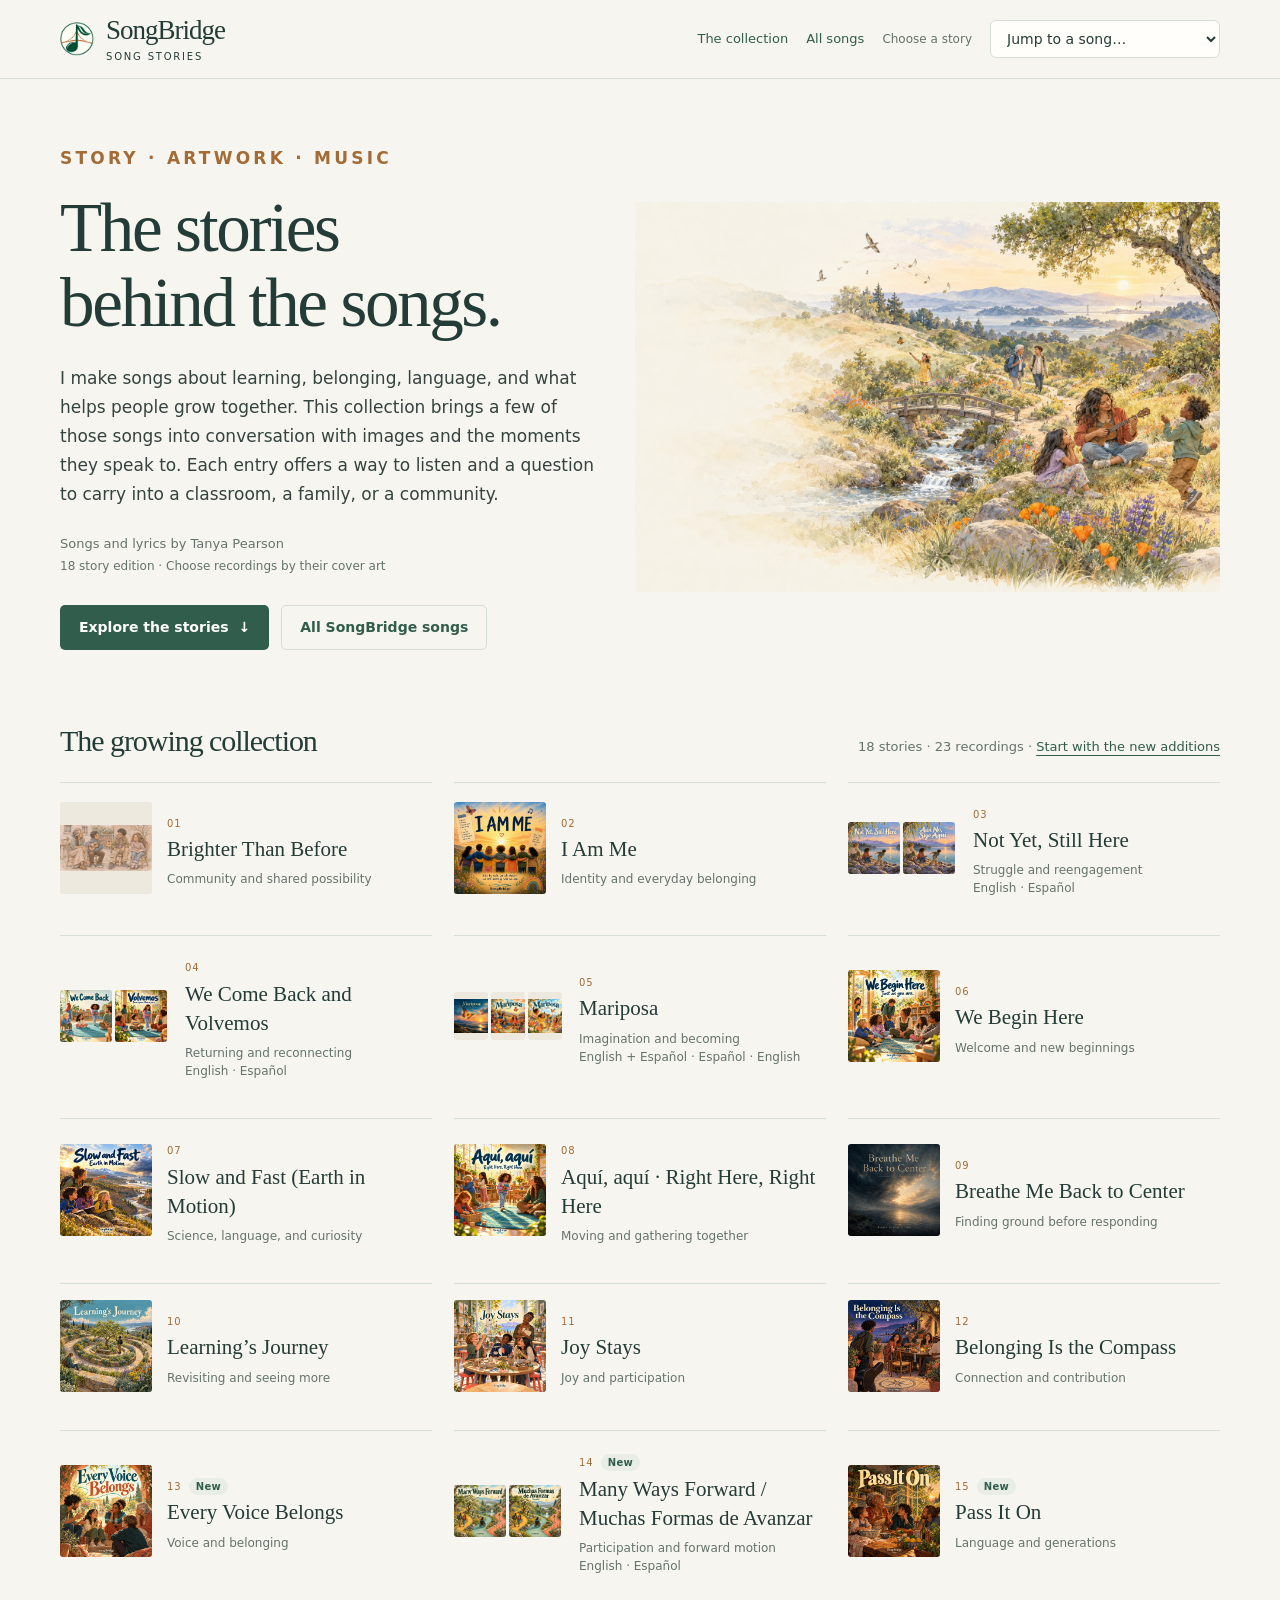
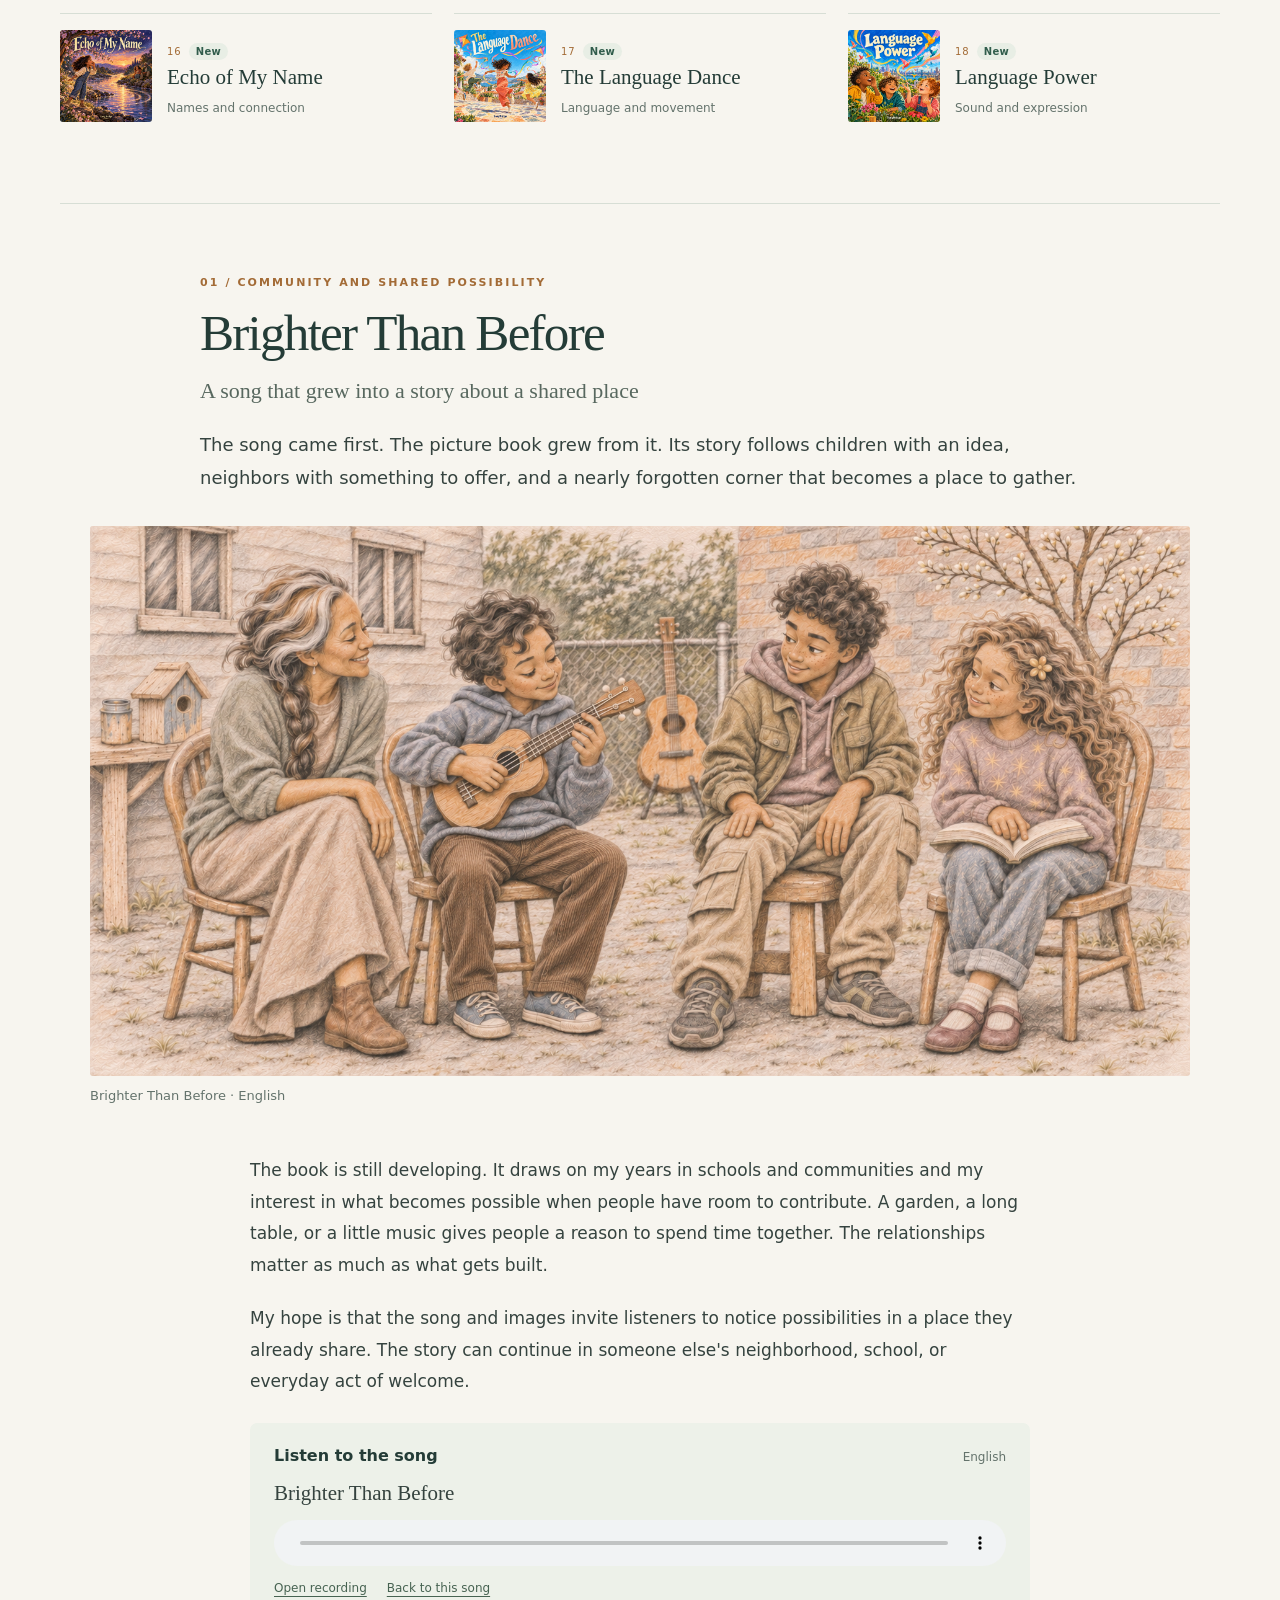
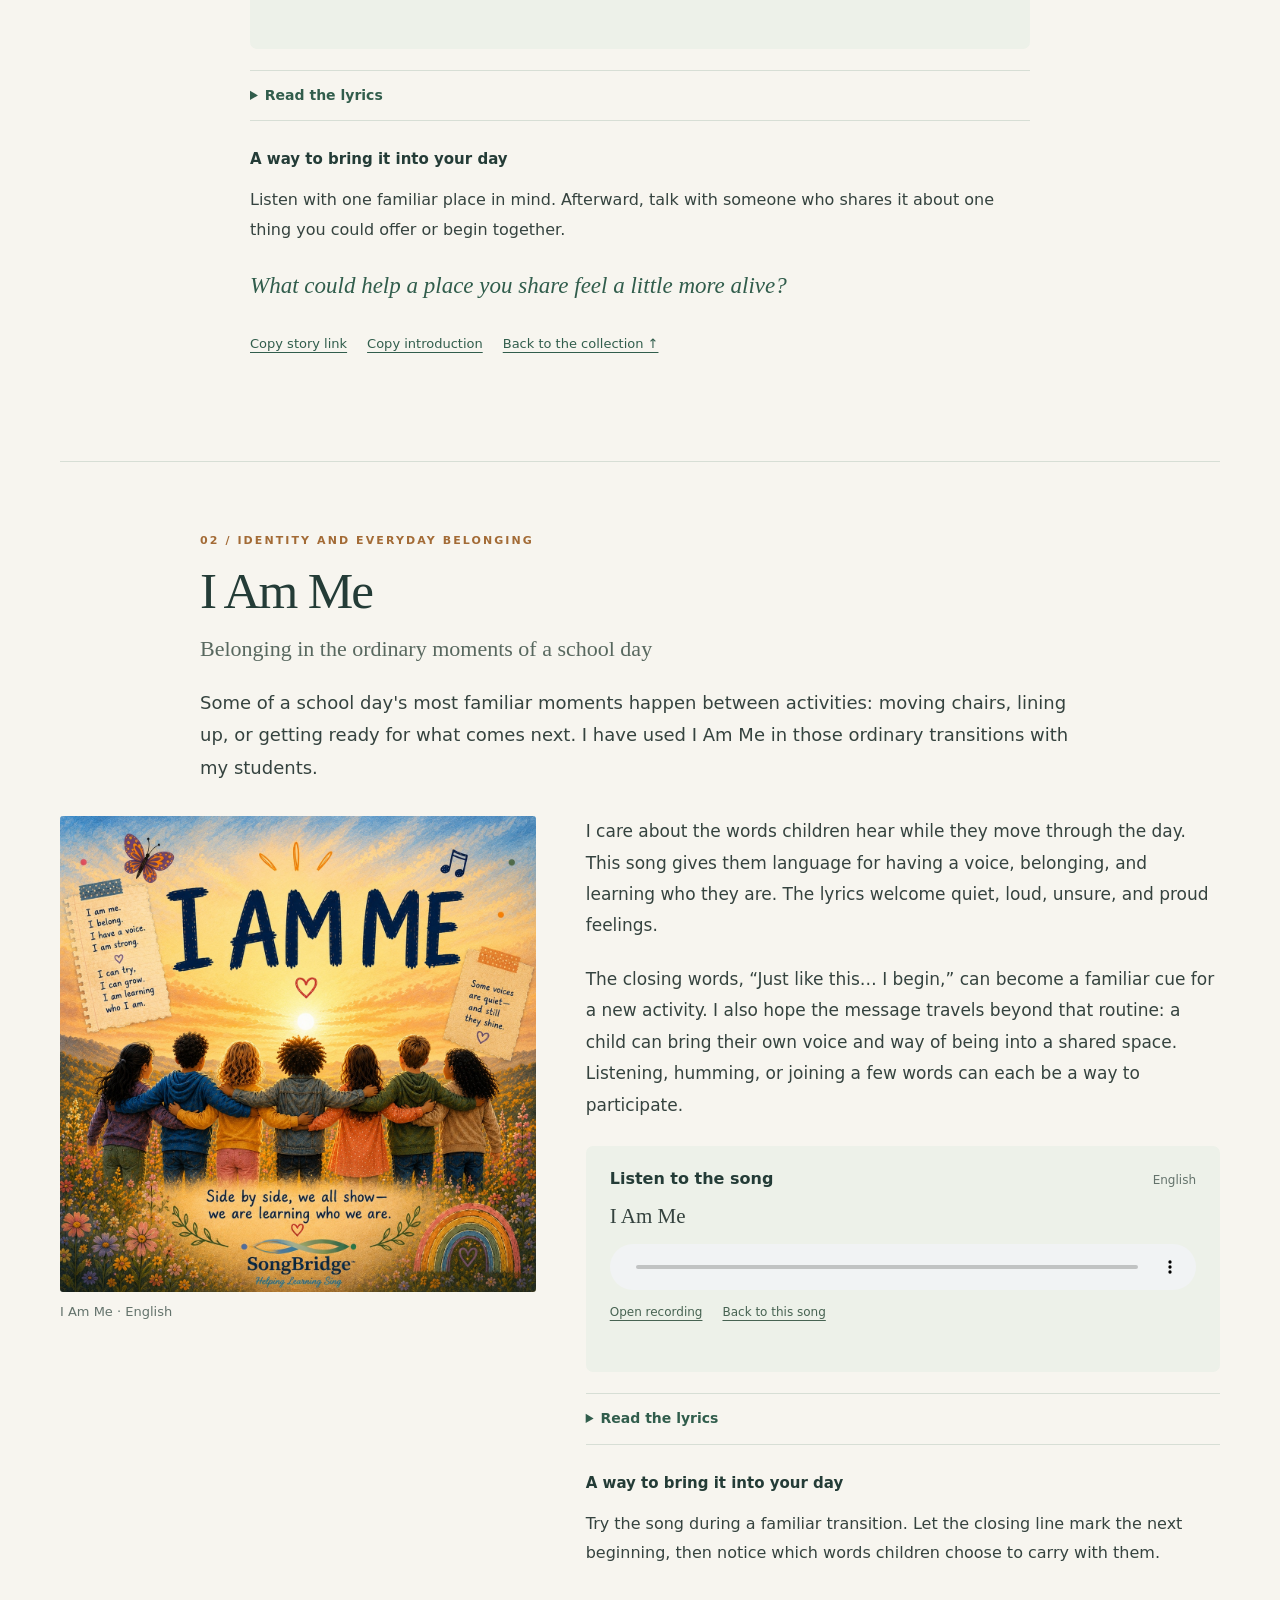
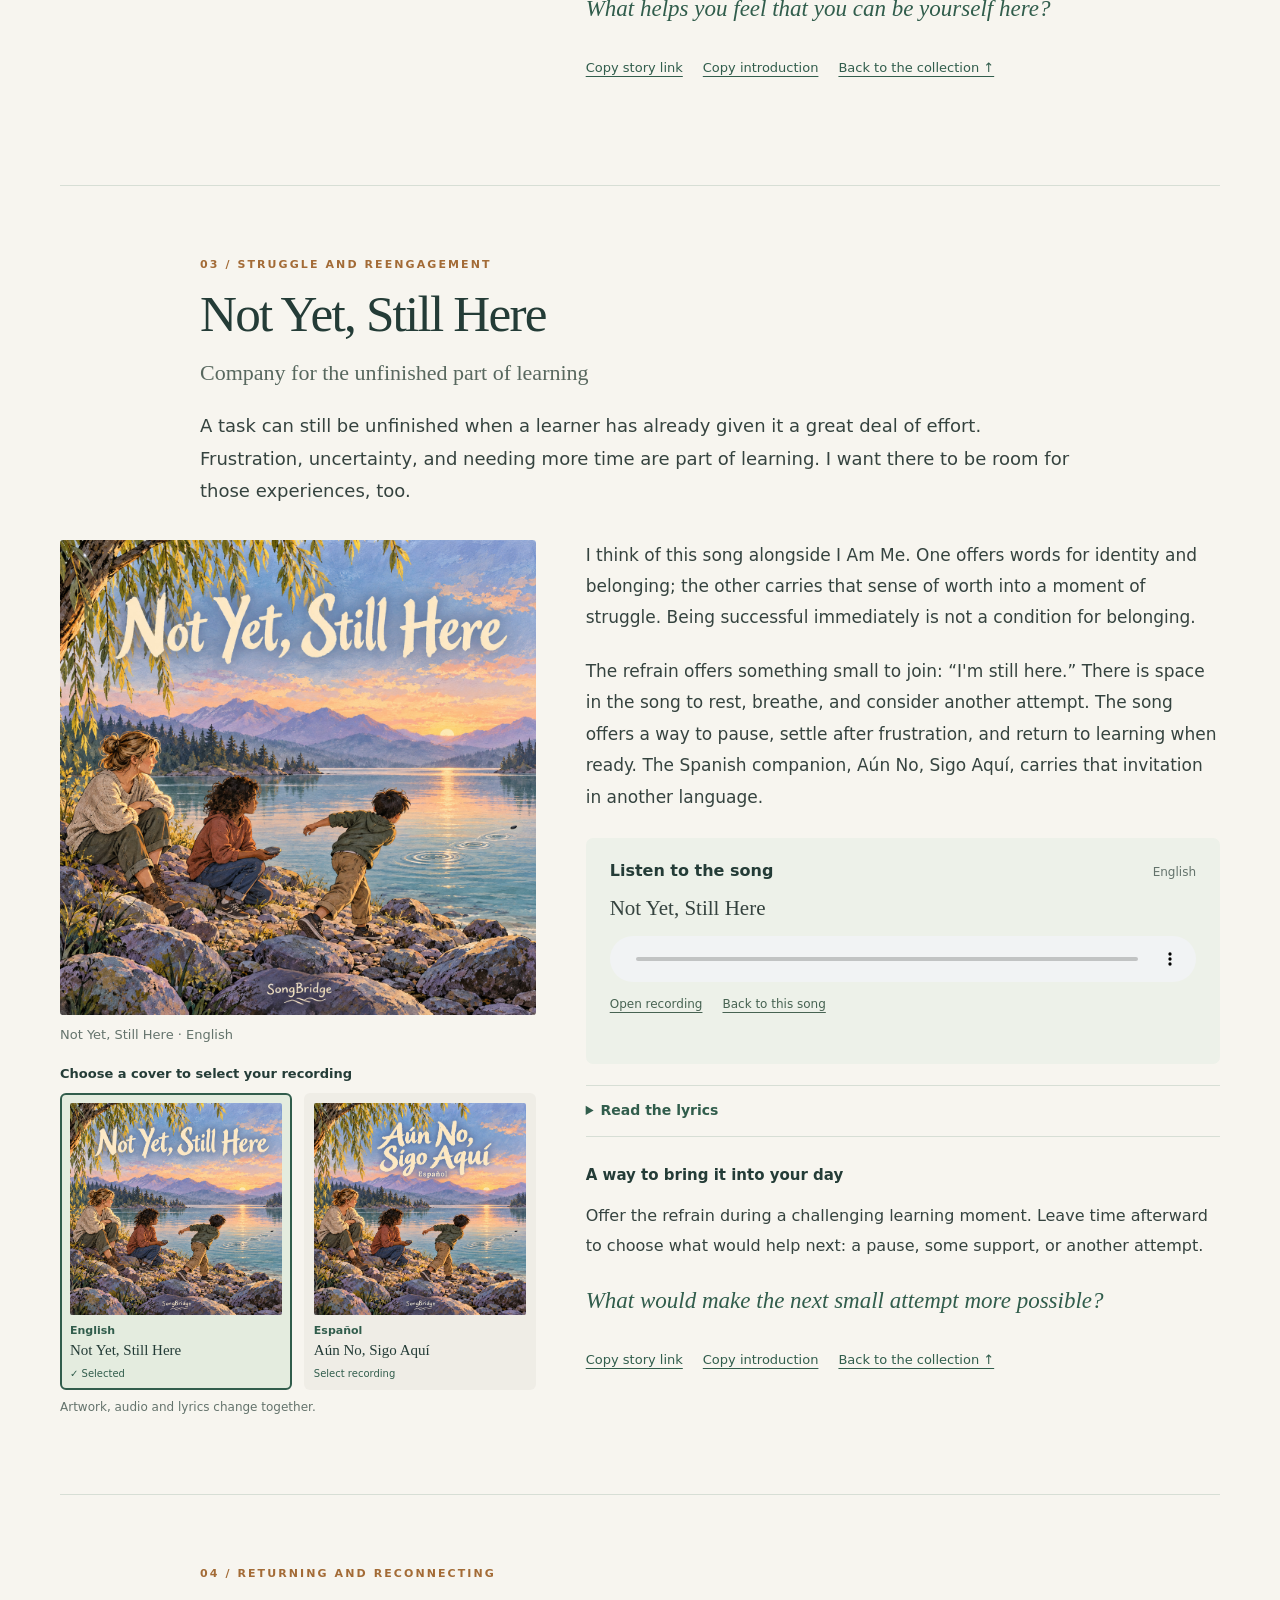
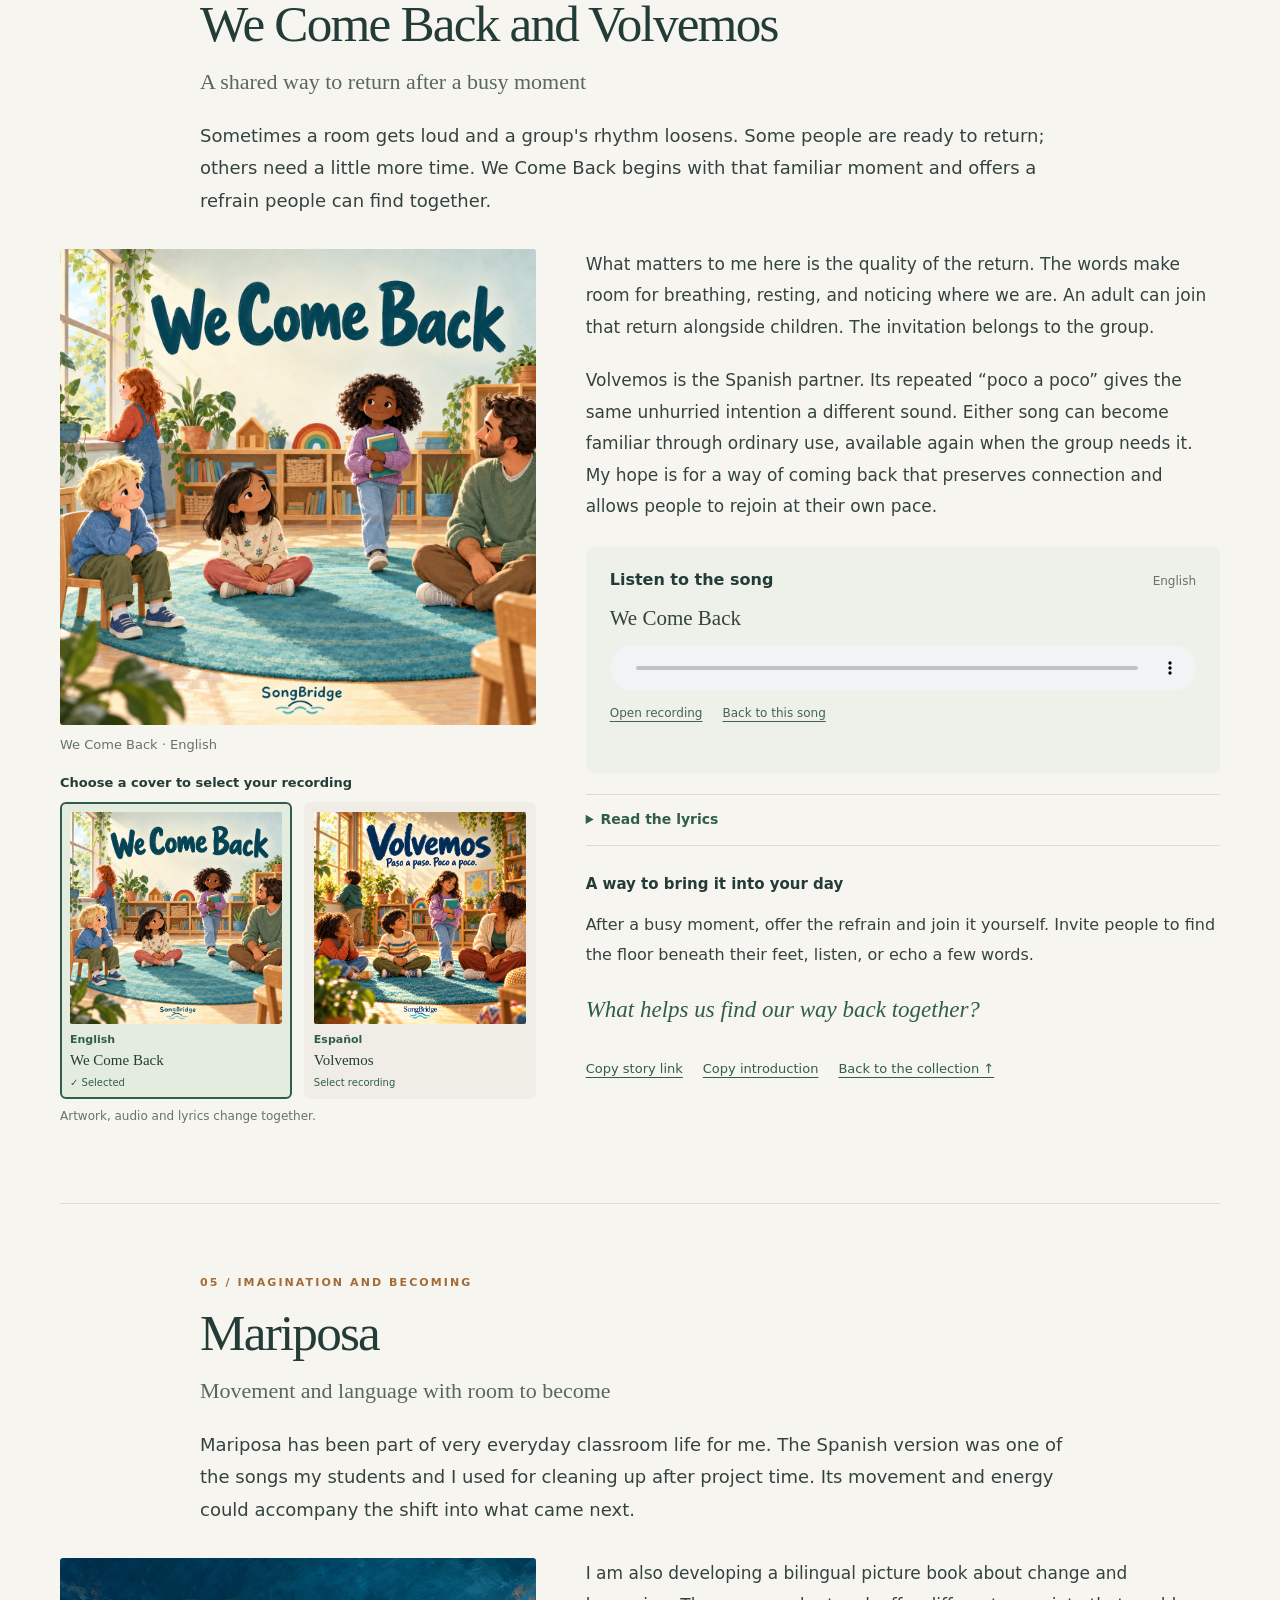
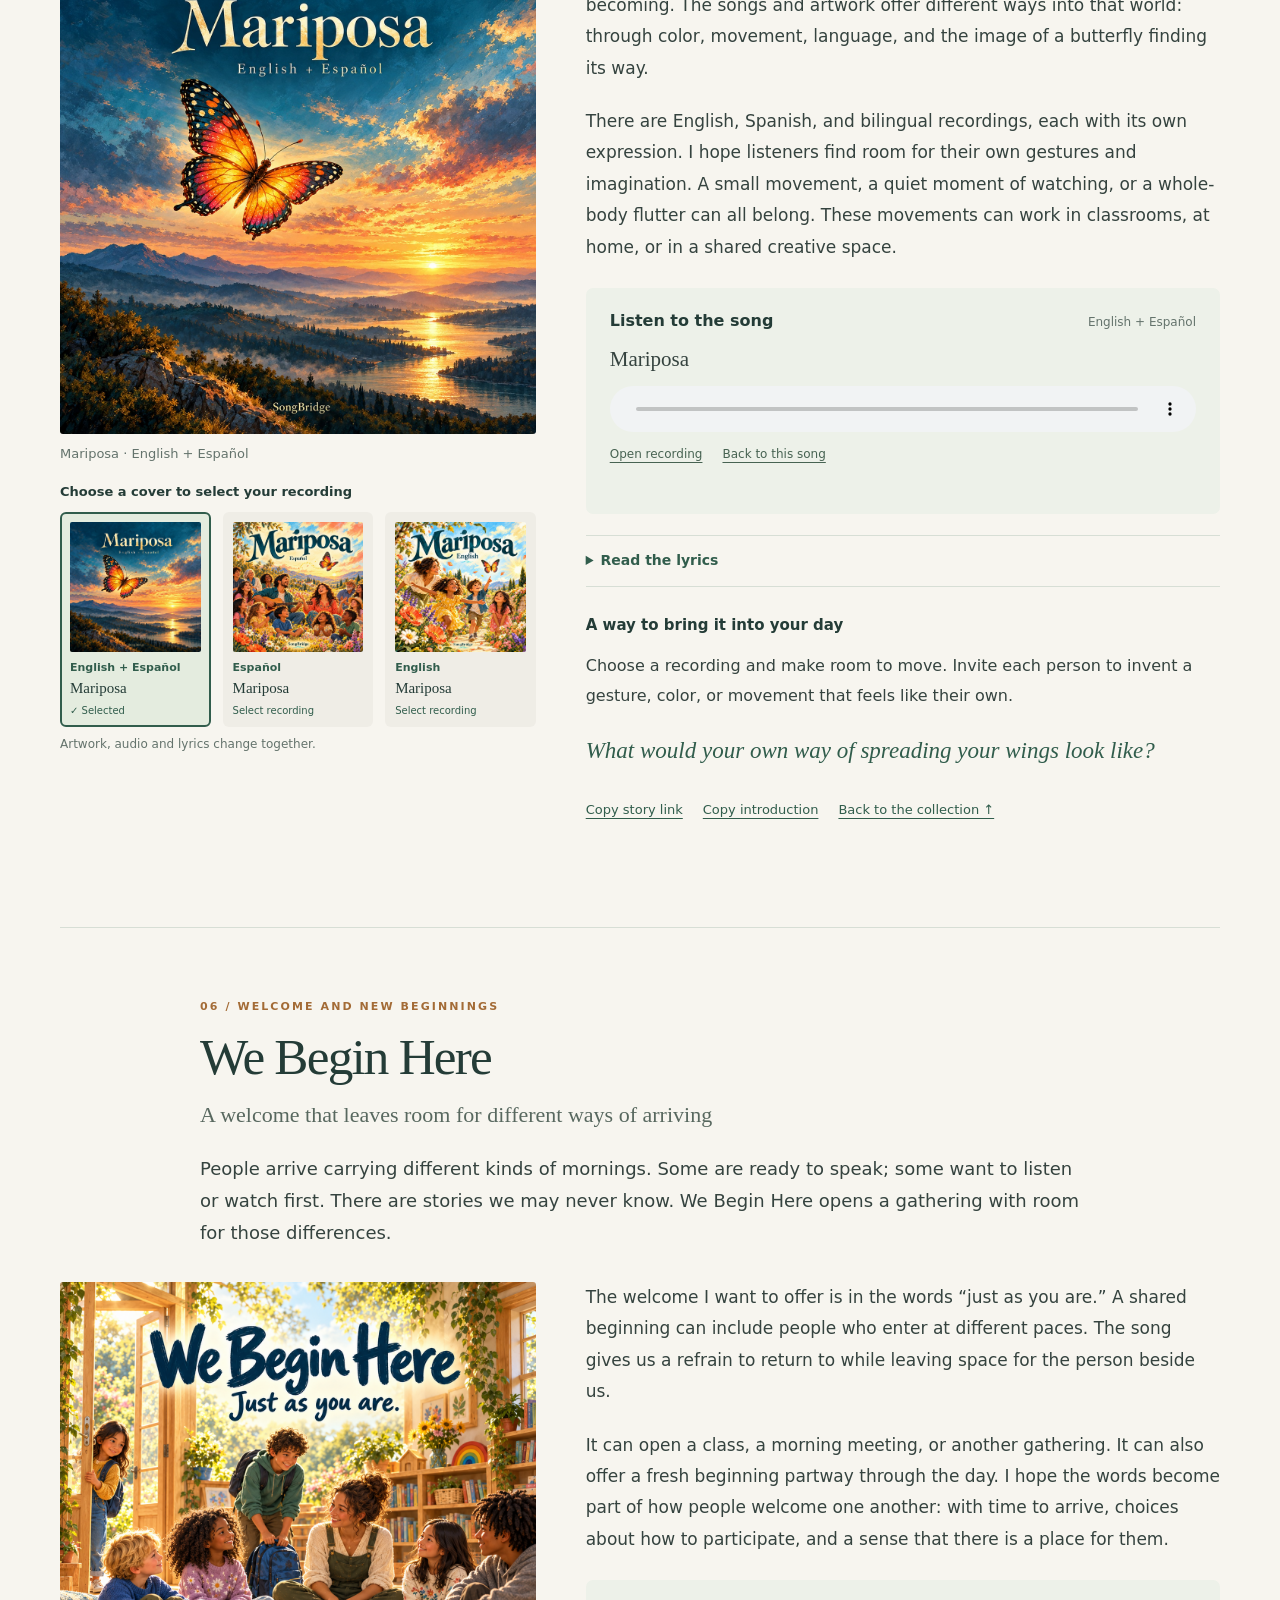
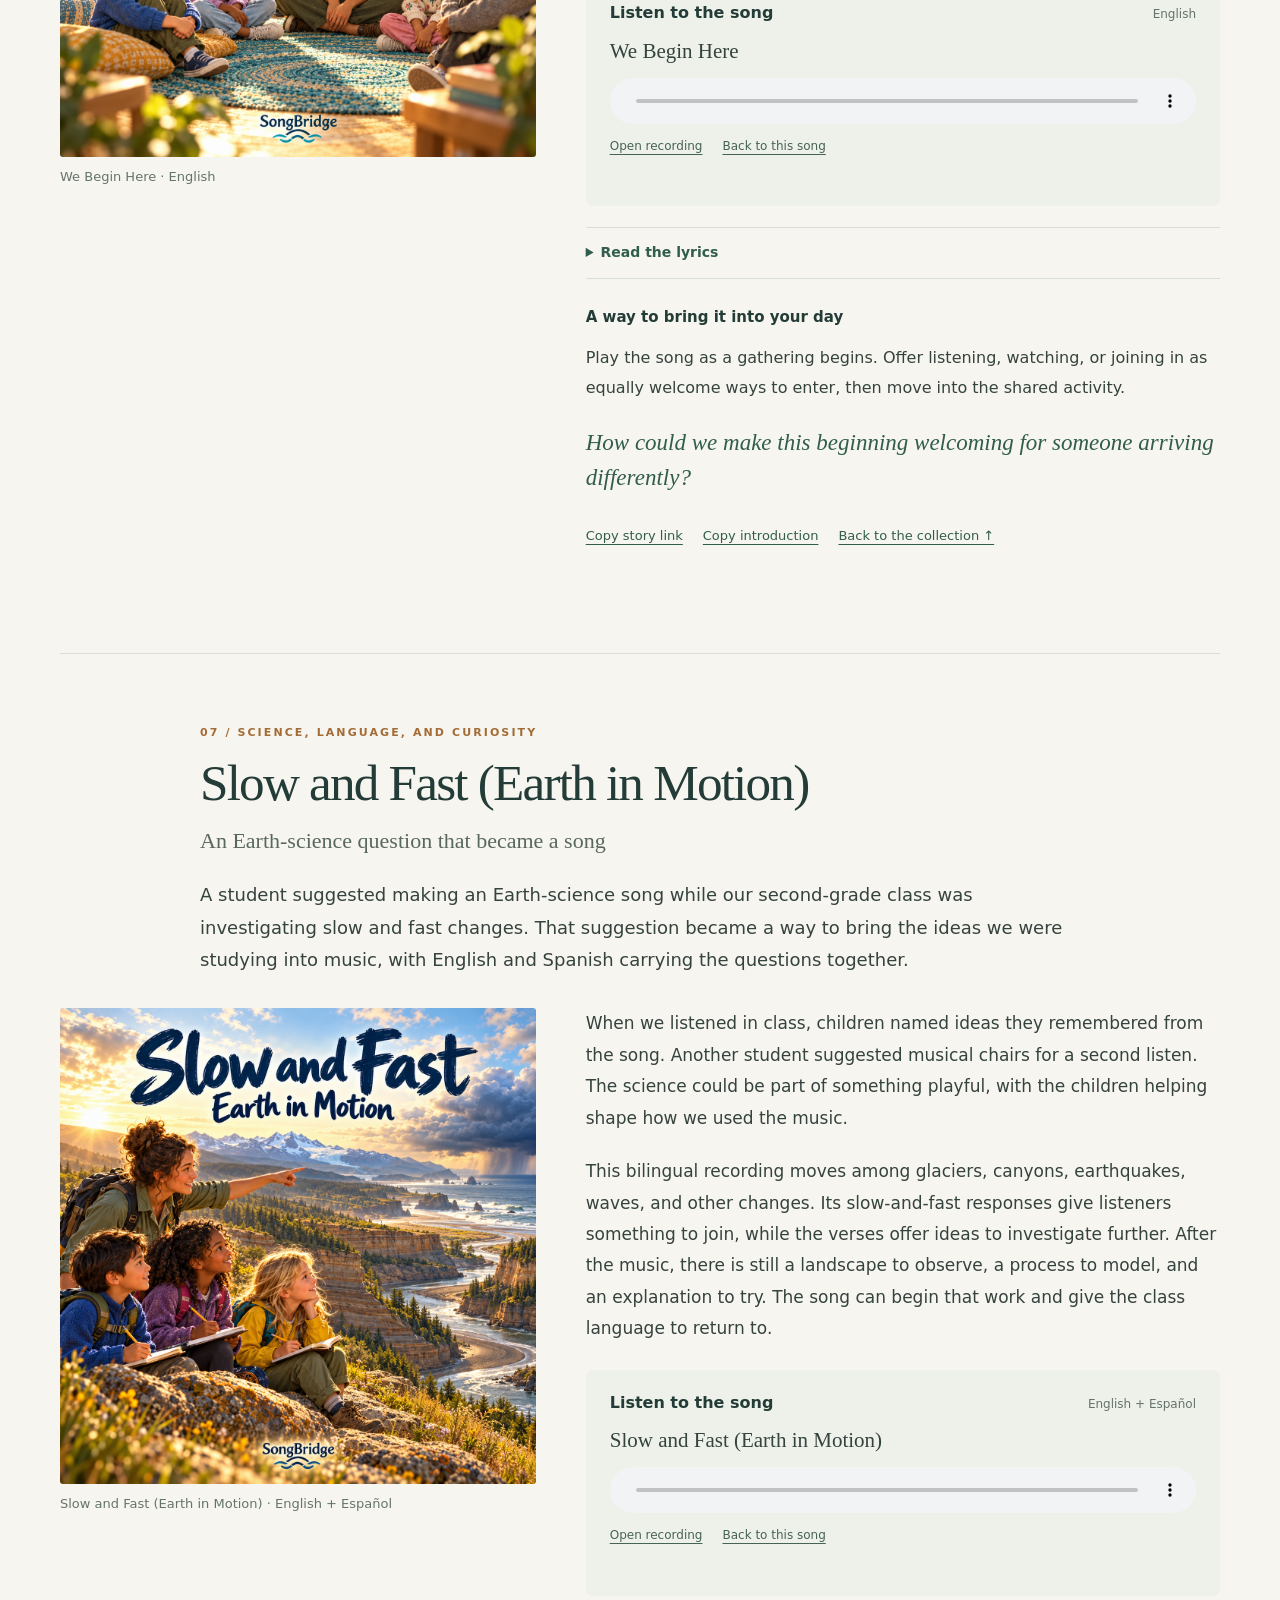
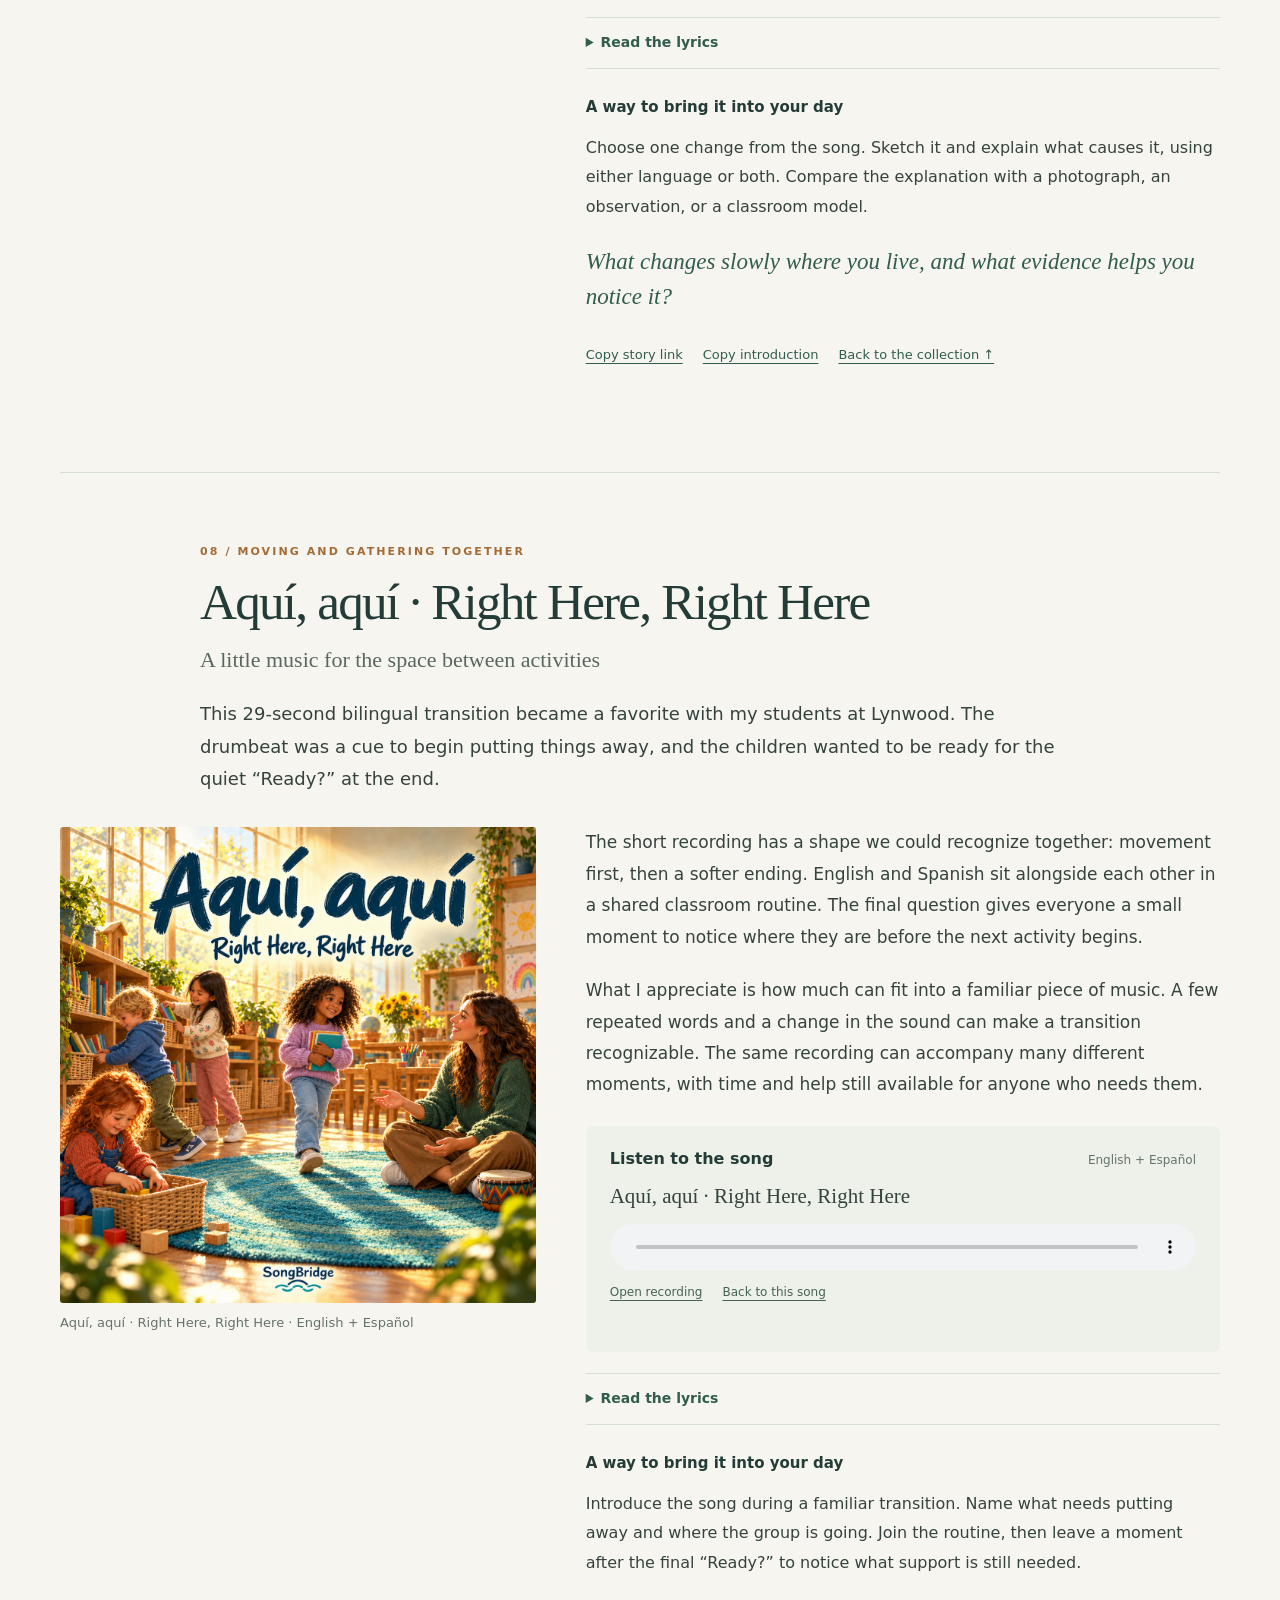
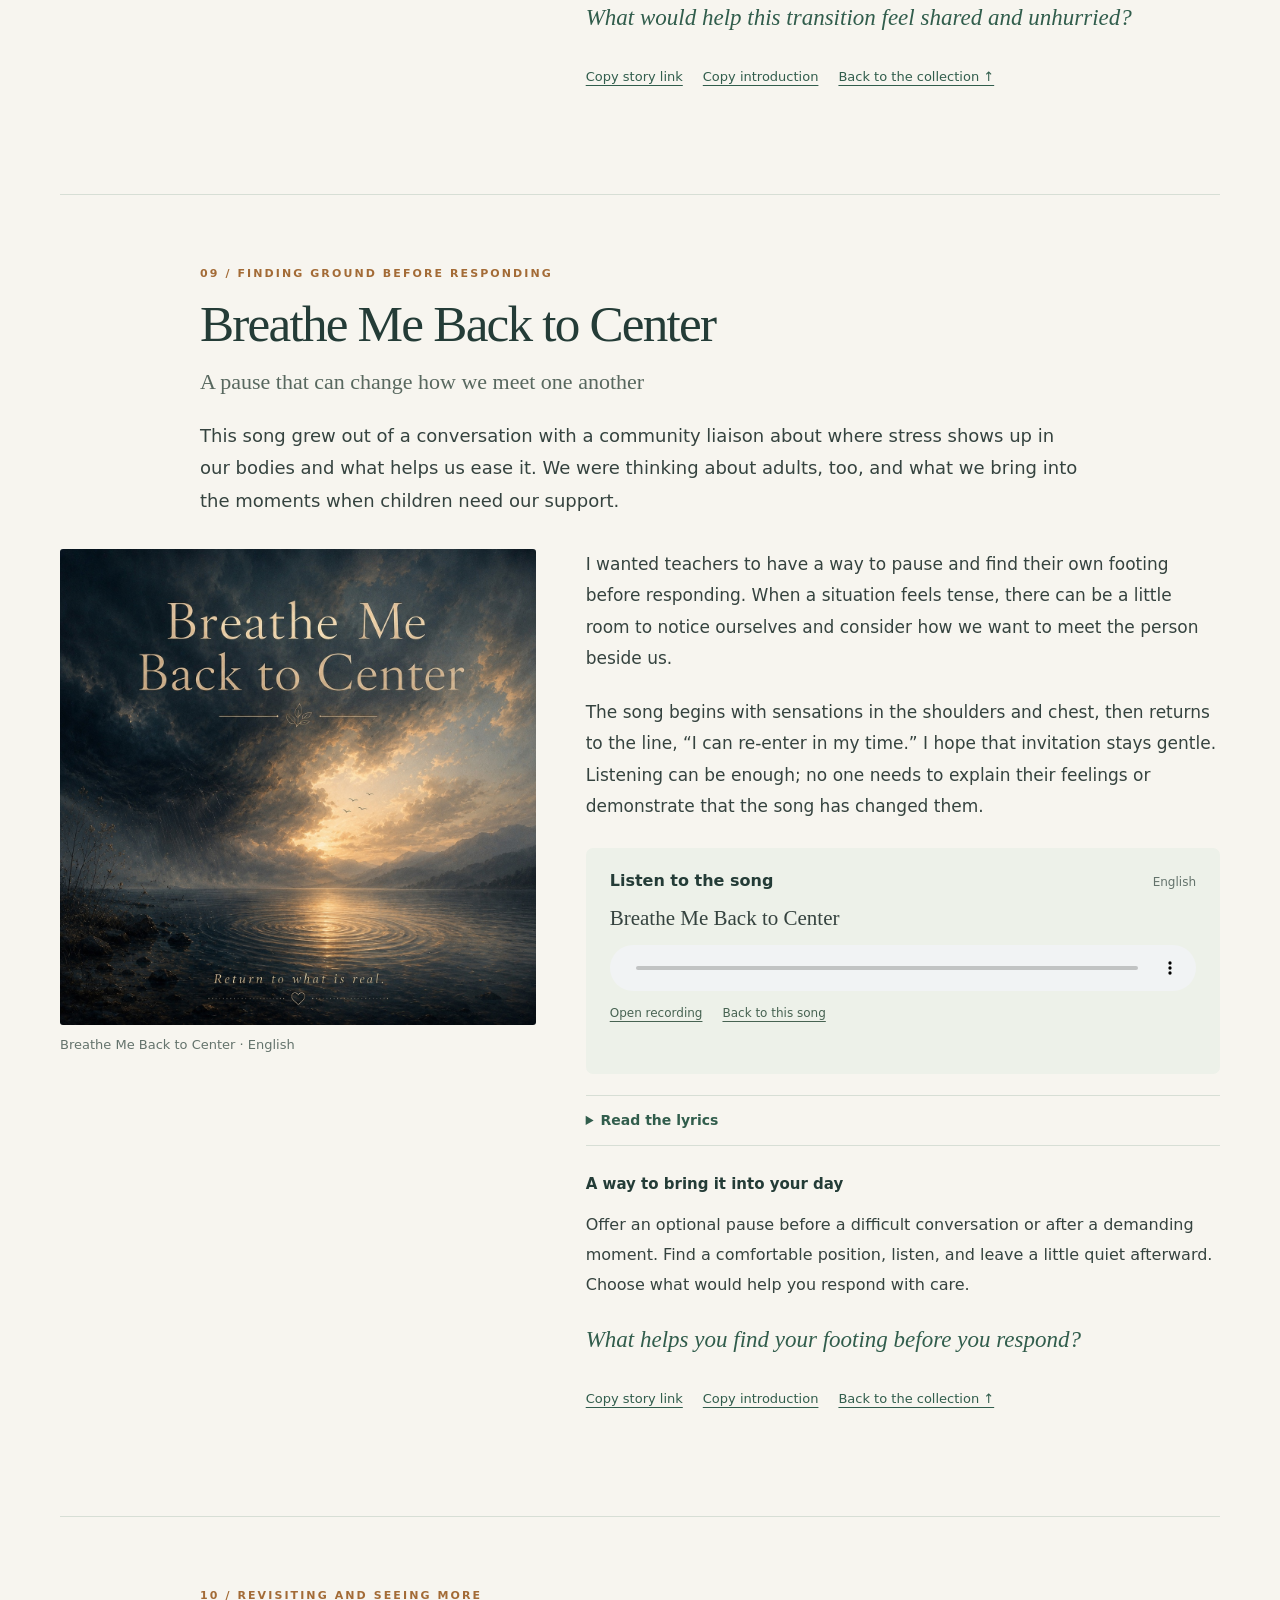
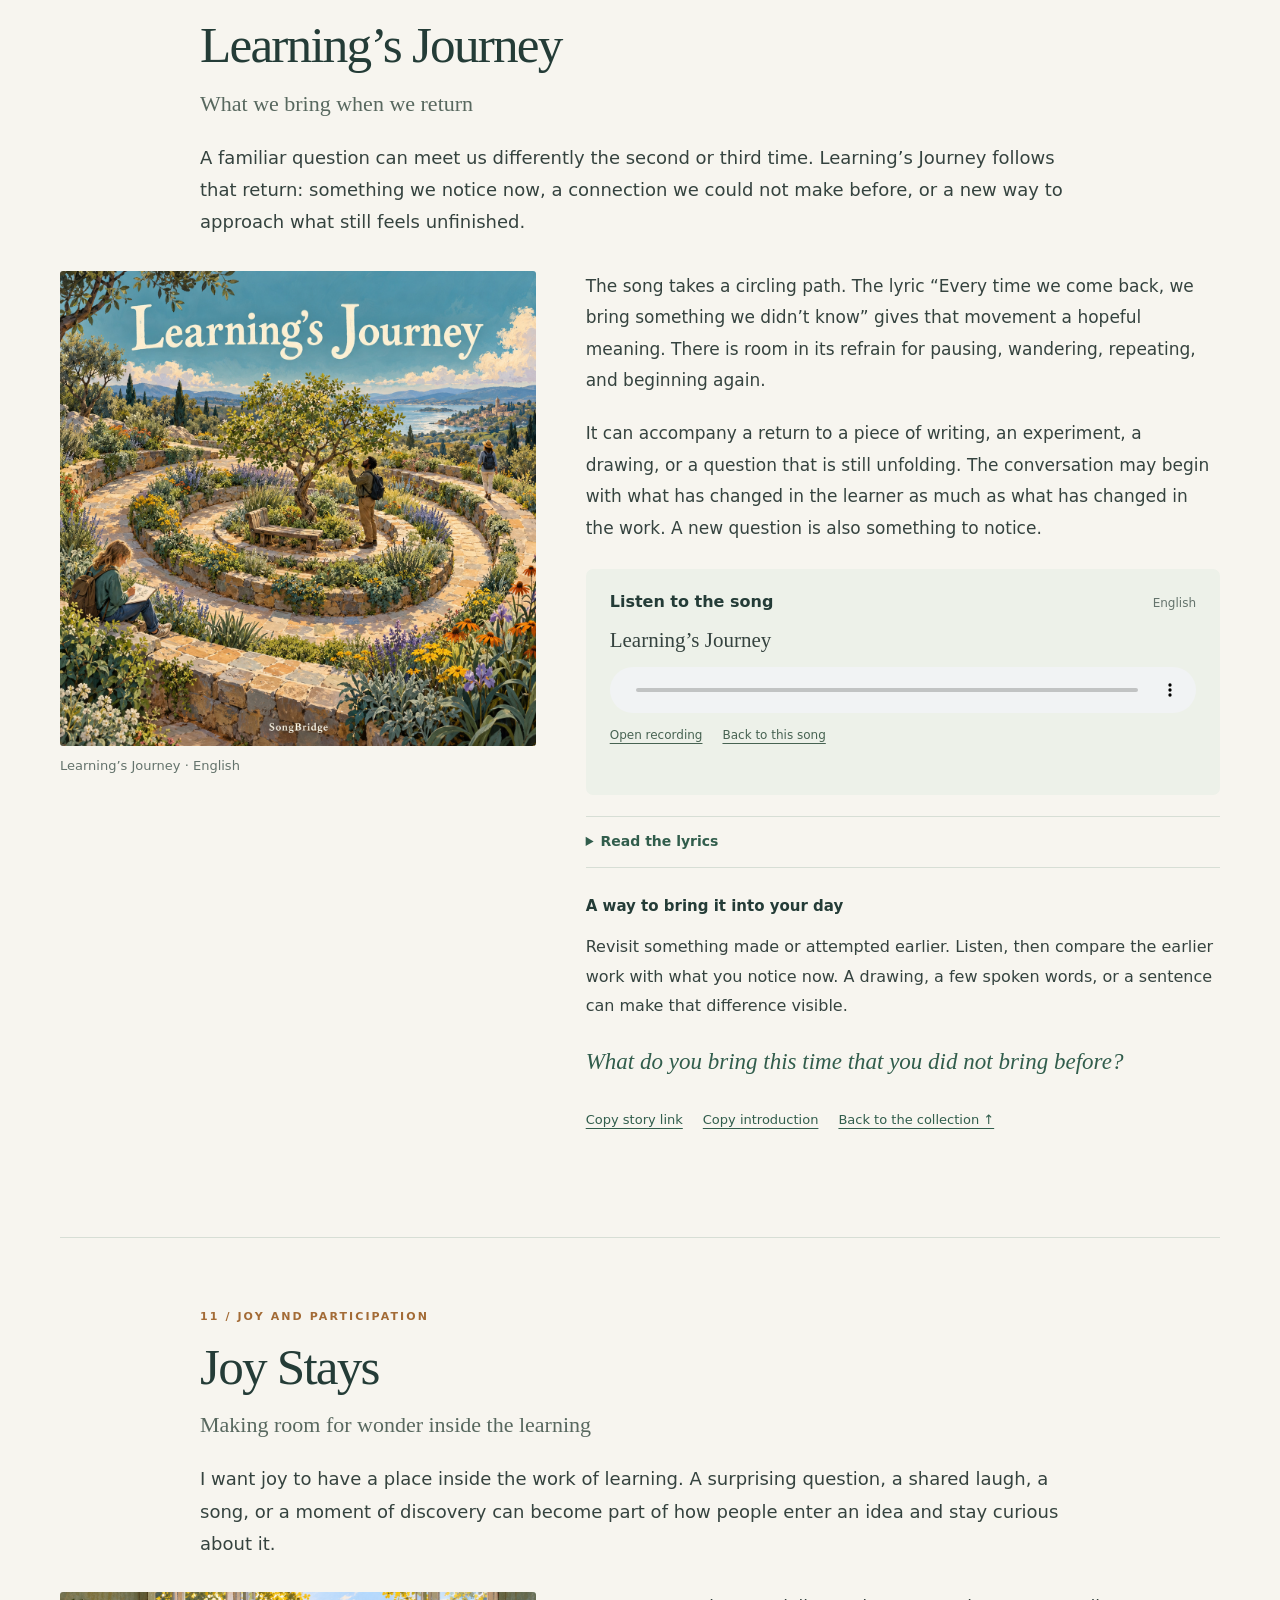
==== commit 62d7b521: "Add files via upload" ====
--- a/stories/index.html
+++ b/stories/index.html
@@ -32,11 +32,37 @@
 <section class="wrap closing"><div><h2>Take the collection with you.</h2><p>Print the stories, share a story link, or use “Copy introduction” beside a song to begin a message of your own.</p></div><div><div class="intro-links"><button type="button" class="soft-button" id="print">Print or save PDF</button></div></div></section>
 </main>
 <footer class="footer"><div class="wrap"><p>SongBridge · Songs and lyrics by Tanya Pearson</p><a href="#top">Back to the beginning ↑</a></div></footer>
-<script id="story-data" type="application/json">{"title": "SongBridge Song Stories", "subtitle": "Eighteen introductions combining story, artwork, and music", "author": "Tanya Pearson", "introduction": "I make songs about learning, belonging, language, and what helps people grow together. This collection brings a few of those songs into conversation with images and the moments they speak to. Each entry offers a way to listen and a question to carry into a classroom, a family, or a community.", "hero": {"image": "assets/songbridge-landscape.png", "alt": "SongBridge landscape artwork showing people making music together beside a stream, a footbridge and winding paths."}, "collection_url": "https://songbridgelearning.com/#collection", "stories": [{"id": 7, "title": "Brighter Than Before", "deck": "A song that grew into a story about a shared place", "intro": "The song came first. The picture book grew from it. Its story follows children with an idea, neighbors with something to offer, and a nearly forgotten corner that becomes a place to gather.", "body": "The book is still developing. It draws on my years in schools and communities and my interest in what becomes possible when people have room to contribute. A garden, a long table, or a little music gives people a reason to spend time together. The relationships matter as much as what gets built.\n\nMy hope is that the song and images invite listeners to notice possibilities in a place they already share. The story can continue in someone else's neighborhood, school, or everyday act of welcome.", "use": "Listen with one familiar place in mind. Afterward, talk with someone who shares it about one thing you could offer or begin together.", "invitation": "What could help a place you share feel a little more alive?", "slug": "brighter-than-before", "moment": "Community and shared possibility", "image": "assets/brighter-than-before.png", "alt": "Four people of different ages sit together in a small neighborhood lot, playing ukulele, listening and holding an open book.", "tracks": [{"label": "English", "title": "Brighter Than Before", "audio_url": "https://songbridgelearning.com/audio/brighter-than-before-english.mp3", "lyrics": "Verse 1\n\nChalk dusted fingertips\nSunlight bouncing off the spokes\nTomatoes climbing chain-link fences\nMurals peppering the roads\n\nSomeone tuning up a guitar\nAt the table by the trees\nAnother sketching bigger futures\nOn the back of grocery receipts\n\nAnd the old men by the garden\nLaugh like they have seen this bloom\nEvery small thing leaning upward\nLike the whole street found more room\n\n⸻\n\nPre-Chorus\n\nWhat if\n\nThe places that we share\nCould grow more alive than ever?\n\nWhat if\n\nOrdinary days held\nMore color than survival?\n\n⸻\n\nChorus\n\nBecause\n\nHope grows brighter when it’s carried\nAnd joy moves farther hand to hand\n\nThen\n\nEmpty corners turn to gathering places\nBuilt up by greeting and delight\n\nBecause\n\nPeople shine in different weather\nWhen every voice has room to ring\n\nNow\n\nLook what becomes possible\nWhen a whole town learns to wake big dreams\n\n⸻\n\nVerse 2\n\nLanterns swinging from the market\nPaint beneath the fingernails\nTeenagers leading younger children\nThrough the stories on the rails\n\nSomeone teaching bread and language\nSomeone teaching how to weld\nSomeone planting little orchards\nWhere abandoned concrete held\n\nAnd the woman at the corner\nHands out seedlings wrapped in news\nSays, “Nothing living stays small forever\nOnce enough hands help it through”\n\n⸻\n\nPre-Chorus\n\nWhat if\n\nBelonging felt as natural\nAs sitting in the evening light?\n\nWhat if\n\nPeople lingered long enough\nTo help a whole place come alive?\n\n⸻\n\nChorus\n\nBecause\n\nBeauty grows where it is practiced\nAnd streets remember how to sing\n\nThen\n\nSidewalks bloom with invitation\nWindows open into spring\n\nBecause\n\nYoung hearts carry wild imagination\nAnd older hands remember how\n\nThen\n\nLittle by little\nBlock by block\nSomething brighter starts becoming now\n\n⸻\n\nBridge\n\nNot someday\nNot perfect\nNot after everything is fixed\n\nJust one mural\nOne garden\nOne long table in the sun\n\nAnd another\nAnd another\n\nUntil the air itself feels different\n\nLike a tide turning quietly\nLike a wave no one can stop\nRolling farther than expected\n’Til the dreams begin to wake\n\n⸻\n\nFinal Chorus\n\nBecause\n\nHope grows stronger when it’s shared\nAnd stories travel farther than fear\n\nThen\n\nNeighborhoods become living canvases\nAnd strangers turn familiar here\n\n⸻\n\nOutro\n\nMorning light on open doorways\nPaint and jasmine in the breeze\nEvery small thing leaning upward\nLike the whole street learned to breathe", "image": "assets/brighter-than-before.png", "alt": "Four people of different ages sit together in a small neighborhood lot, playing ukulele, listening and holding an open book."}], "collection_url": "https://songbridgelearning.com/#collection", "new": false}, {"id": 0, "title": "I Am Me", "deck": "Belonging in the ordinary moments of a school day", "intro": "Some of a school day's most familiar moments happen between activities: moving chairs, lining up, or getting ready for what comes next. I have used I Am Me in those ordinary transitions with my students.", "body": "I care about the words children hear while they move through the day. This song gives them language for having a voice, belonging, and learning who they are. The lyrics welcome quiet, loud, unsure, and proud feelings.\n\nThe closing words, “Just like this… I begin,” can become a familiar cue for a new activity. I also hope the message travels beyond that routine: a child can bring their own voice and way of being into a shared space. Listening, humming, or joining a few words can each be a way to participate.", "use": "Try the song during a familiar transition. Let the closing line mark the next beginning, then notice which words children choose to carry with them.", "invitation": "What helps you feel that you can be yourself here?", "slug": "i-am-me", "moment": "Identity and everyday belonging", "image": "assets/i-am-me.jpeg", "alt": "I Am Me cover artwork showing children with their arms around one another, facing a warm sky.", "tracks": [{"label": "English", "title": "I Am Me", "audio_url": "https://songbridgelearning.com/audio/i-am-me-english.mp3", "lyrics": "Chorus\n\nI am me—\nI belong.\nI have a voice—\nI am strong.\n\nI can try,\nI can grow—\nI am learning\nwho I am.\n\n⸻\n\nVerse 1\n\nSome days I feel quiet,\nsome days I feel loud,\nsome days I feel unsure,\nsome days I feel proud.\n\nAll of me is welcome,\nevery part I bring—\nI don’t have to hide it,\nI can be seen.\n\n⸻\n\nChorus\n\nI am me—\nI belong.\nI have a voice—\nI am strong.\n\nI can try,\nI can grow—\nI am learning\nwho I am.\n\n⸻\n\nVerse 2\n\nMy voice doesn’t have to\nsound like someone else,\nI can speak in my way,\nI can be myself.\n\nEvery word I’m finding,\nevery step I take—\nis part of my story,\npart of what I make.\n\n⸻\n\nBridge\n\nSome voices come fast,\nsome voices take time.\nSome voices are quiet—\nand still they shine.\n\n⸻\n\nFinal Chorus\n\nI am me—\nI belong.\nI have a voice—\nI am strong.\n\nSide by side,\nwe all show—\nwe are learning\nwho we are.\n\n⸻\n\nOutro (soft)\n\nJust like this…\nI begin.", "image": "assets/i-am-me.jpeg", "alt": "I Am Me cover artwork showing children with their arms around one another, facing a warm sky."}], "collection_url": "https://songbridgelearning.com/#collection", "new": false}, {"id": 1, "title": "Not Yet, Still Here", "deck": "Company for the unfinished part of learning", "intro": "A task can still be unfinished when a learner has already given it a great deal of effort. Frustration, uncertainty, and needing more time are part of learning. I want there to be room for those experiences, too.", "body": "I think of this song alongside I Am Me. One offers words for identity and belonging; the other carries that sense of worth into a moment of struggle. Being successful immediately is not a condition for belonging.\n\nThe refrain offers something small to join: “I'm still here.” There is space in the song to rest, breathe, and consider another attempt. The song offers a way to pause, settle after frustration, and return to learning when ready. The Spanish companion, Aún No, Sigo Aquí, carries that invitation in another language.", "use": "Offer the refrain during a challenging learning moment. Leave time afterward to choose what would help next: a pause, some support, or another attempt.", "invitation": "What would make the next small attempt more possible?", "slug": "not-yet-still-here", "moment": "Struggle and reengagement", "image": "assets/not-yet-still-here.jpg", "alt": "Not Yet, Still Here cover artwork showing children and an adult near the edge of a lake beneath a willow tree.", "tracks": [{"label": "English", "title": "Not Yet, Still Here", "audio_url": "https://songbridgelearning.com/audio/not-yet-still-here-english.mp3", "lyrics": "[Intro]\n\nNot yet…\nstill here…\n\n[Chorus]\n\nNot yet—\nI’m still here.\nNot done—\nI’m still here.\n\nTake a breath—\nI’m still here.\nTry again—\nI’m still here.\n\n[Verse 1]\n\nThis part’s tricky,\nI can feel—\nSomething wobbly,\nSomething real.\n\nI don’t have it—\nThat’s okay—\nI’m still in it,\nI can stay.\n\n[Chorus]\n\nNot yet—\nI’m still here.\nNot done—\nI’m still here.\n\nBreath by breath—\nI’m still here.\nStep by step—\nI’m still here.\n\n[Verse 2]\n\nSome go faster,\nSome go slow,\nSome just need\nMore time to know.\n\nI don’t have to\nGet it now—\nI can learn it,\nI know how.\n\n[Bridge]\n\nHands can rest…\nEyes can see…\nNothing’s wrong…\nWith being me…\n\n[Final Chorus]\n\nNot yet—\nwe’re still here.\nNot done—\nwe’re still here.\n\nSide by side—\nwe’re still here.\nWe can try—\nwe’re still here.\n\n[Outro]\n\nNot yet…\nstill here.", "image": "assets/not-yet-still-here.jpg", "alt": "English cover for Not Yet, Still Here: children and an adult near a lake beneath a willow tree."}, {"label": "Español", "title": "Aún No, Sigo Aquí", "audio_url": "https://songbridgelearning.com/audio/aun-no-sigo-aqui-spanish.mp3", "lyrics": "[Intro]\n\nAún no…\nsigo aquí…\n\n[Chorus]\n\nAún no—\nsigo aquí.\nNo es el final—\nsigo aquí.\n\nTomo aire—\nsigo aquí.\nIntento otra vez—\nsigo aquí.\n\n[Verse 1]\n\nEsta parte\nse siente así—\nun poco incierta,\npero estoy aquí.\n\nNo lo tengo—\nestá bien—\nsigo dentro,\npuedo sostener.\n[Chorus]\n\nAún no—\nsigo aquí.\nNo es el final—\nsigo aquí.\n\nPaso a paso—\nsigo aquí.\nPoco a poco—\nsigo aquí.\n\n[Verse 2]\n\nAlgunos vuelan,\notros van despacio,\nalgunos solo\nnecesitan espacio.\n\nNo hace falta\nllegar ya—\npuedo aprender,\nva a llegar.\n\n[Bridge]\n\nNo hay error…\nen ser así…\npuedo estar…\ny seguir aquí…\n\n[Final Chorus]\n\nAún no—\nseguimos aquí.\nNo es el final—\nseguimos aquí.\n\nLado a lado—\nseguimos aquí.\nPodemos intentar—\nseguimos aquí.\n\n[Outro]\n\nAún no… sigo aquí…\naún no… sigo aquí…\naún no… sigo aquí…\nsigo aquí…\n…sigo aquí…", "image": "assets/aun-no-sigo-aqui.jpg", "alt": "Spanish cover for Aún No, Sigo Aquí: children and an adult beside a lake beneath a willow tree, with the title in Spanish."}], "collection_url": "https://songbridgelearning.com/#collection", "new": false}, {"id": 5, "title": "We Come Back and Volvemos", "deck": "A shared way to return after a busy moment", "intro": "Sometimes a room gets loud and a group's rhythm loosens. Some people are ready to return; others need a little more time. We Come Back begins with that familiar moment and offers a refrain people can find together.", "body": "What matters to me here is the quality of the return. The words make room for breathing, resting, and noticing where we are. An adult can join that return alongside children. The invitation belongs to the group.\n\nVolvemos is the Spanish partner. Its repeated “poco a poco” gives the same unhurried intention a different sound. Either song can become familiar through ordinary use, available again when the group needs it. My hope is for a way of coming back that preserves connection and allows people to rejoin at their own pace.", "use": "After a busy moment, offer the refrain and join it yourself. Invite people to find the floor beneath their feet, listen, or echo a few words.", "invitation": "What helps us find our way back together?", "slug": "we-come-back-and-volvemos", "moment": "Returning and reconnecting", "image": "assets/we-come-back-and-volvemos.jpg", "alt": "We Come Back cover artwork showing children and an adult gathering in a classroom with books and plants.", "tracks": [{"label": "English", "title": "We Come Back", "audio_url": "https://songbridgelearning.com/audio/we-come-back-english.mp3", "lyrics": "Take a breath…\nwe come back\n\n[Chorus ]\n\nWe come back—\nWe come back.\nNot all at once—\nJust like that.\nBreath by breath—\nWe come back.\n\n[Verse 1]\n\nWhen the room gets loud\nAnd the rhythm slips,\nWhen the moment scatters\nFrom our fingertips—\n\nWe don’t rush to fix it,\nWe don’t push it through,\nWe find where we are…\nAnd begin from true.\n\n[Chorus ]\n\nWe come back—\nWe come back.\nNot all at once—\nJust like that.\nBreath by breath—\nWe come back.\n\n[Verse 2]\n\nSome are ready now,\nSome need more time,\nSome are finding quiet\nBefore they find a line.\n\nYou don’t have to hurry,\nYou don’t have to prove—\nComing back to center\nIs the strongest move.\n\n[Bridge]\n\nFeet on the floor…\nAir in the chest…\nNothing is broken—\nWe’re just finding rest.\n\n[Final Chorus]\n\nWe come back—\nWe come back.\nTogether now—\nJust like that.\nSide by side—\nWe come back.\n\n[Outro ]\n\nWhenever we need…\nWe come back.", "image": "assets/we-come-back-and-volvemos.jpg", "alt": "English cover for We Come Back: children and an adult gathering on a classroom rug with books and plants."}, {"label": "Español", "title": "Volvemos", "audio_url": "https://songbridgelearning.com/audio/volvemos.mp3", "lyrics": "Respira…\nvolvemos…\n\nVolvemos—\nVolvemos.\nNo todo de una—\npoco a poco.\nPaso a paso—\nvolvemos.\n\n[Verso 1]\nCuando el cuarto suena\ny el ritmo se va,\ncuando el momento\nse empieza a soltar—\n\nNo hay que apurarlo,\nno hay que forzar,\nvolvemos a donde\npodemos empezar.\n\n[Coro]\nVolvemos—\nvolvemos.\nNo todo de una—\npoco a poco.\nPaso a paso—\nvolvemos.\n\n[Verso 2]\nAlgunos ya listos,\notros van más lento,\nunos buscan calma\nantes del intento.\n\nNo hay que apurarse,\nno hay que probar,\nvolver al centro\nnos ayuda a estar.\n\n[Bridge]\nPies en el suelo…\naire al entrar…\nnada está roto…\nsolo es descansar…\n\n[Final Chorus]\nVolvemos—\nvolvemos.\nJuntos ahora—\npoco a poco.\nLado a lado—\nvolvemos.\n\n[Outro]\nRespira…\npaso a paso…\nvolvemos…", "image": "assets/volvemos-illustrated.png", "alt": "Spanish cover for Volvemos: children and an adult gathering on a classroom rug in warm window light, with the words Paso a paso. Poco a poco."}], "collection_url": "https://songbridgelearning.com/#collection", "new": false}, {"id": 2, "title": "Mariposa", "deck": "Movement and language with room to become", "intro": "Mariposa has been part of very everyday classroom life for me. The Spanish version was one of the songs my students and I used for cleaning up after project time. Its movement and energy could accompany the shift into what came next.", "body": "I am also developing a bilingual picture book about change and becoming. The songs and artwork offer different ways into that world: through color, movement, language, and the image of a butterfly finding its way.\n\nThere are English, Spanish, and bilingual recordings, each with its own expression. I hope listeners find room for their own gestures and imagination. A small movement, a quiet moment of watching, or a whole-body flutter can all belong. These movements can work in classrooms, at home, or in a shared creative space.", "use": "Choose a recording and make room to move. Invite each person to invent a gesture, color, or movement that feels like their own.", "invitation": "What would your own way of spreading your wings look like?", "slug": "mariposa", "moment": "Imagination and becoming", "image": "assets/mariposa.jpg", "alt": "Mariposa bilingual cover artwork showing a monarch butterfly above a luminous landscape.", "tracks": [{"label": "English + Español", "title": "Mariposa", "audio_url": "https://songbridgelearning.com/audio/mariposa-bilingual.mp3", "lyrics": "There’s a whisper in your footsteps,\nA soft light in how you rise.\nEvery dream inside your ribcage\nKnows the rhythm of the skies.\n\nWhen the world begins to open,\nAnd your courage starts to shine,\nSpread your wings into becoming\n\nEvery moment is your time.\n\nMariposa—¡brillas así!\nLibre y radiante dentro de ti.\n\nAbre tus alas, déjate ir,\nNaciste fuerte para subir.\n\nHay un canto en tu camino,\nUna fuerza en tu latir,\nCuando el viento te susurra,\nSabes bien a dónde ir.\n\nMariposa—¡brillas así!\nLibre y radiante dentro de ti.\n\nCada paso, cada intento,\nVa contando tu sentir.\n\nButterfly—oh can’t you see?\nLight is blooming where your heart wants to be.\n\nLet your colors rise and flow,\nYou were made to lift and glow.\n\nMariposa!\nFly so free!\n\nMariposa!\nShine in me!\n\nBrilla, brilla!\nShine in me!\n\nSiente el viento…\nLet it rise…\n\nAbre alas…\nClaim the skies!\n\nWhen the mountains feel too heavy,\nAnd the world feels far and wide…\n\nRecuerda, niña mariposa,\nTu luz vive en cada paso que das.\n\nYour becoming is a sunrise—\nLet it warm you as you grow.\n\nCada sueño que te llama\nTe recuerda quién tú sos.\n\nMariposa—¡brillas así!\n\nMariposa—¡brillas así!\nButterfly, you’re rising free.\n\nLibre y radiante dentro de ti,\nEvery color finding who to be.\n\nAbre tus alas, déjate ir,\nLet your brave heart carry you higher.\n\nNaciste fuerte para subir,\nYou were born a dancing fire.\n\nHey-hey-ho… hoo-hey…\nSiente el viento… fly today…\nHey-hey-ho… hoo-hey…\nMariposa—find your way…", "image": "assets/mariposa.jpg", "alt": "Bilingual Mariposa cover: a monarch butterfly above mountains and a lake at sunset."}, {"label": "Español", "title": "Mariposa", "audio_url": "https://songbridgelearning.com/audio/mariposa-spanish.mp3", "lyrics": "Chispa fiel, luz pequeñita,\nYa despiertas… ya cerquita.\nCon tus alas al latir,\nSiente cómo vas a abrir.\n\nEscucha—\n¡ju-ju-hey!\nSiente—\n¡hey-hey-ho!\n\nMariposa—¡vuela al sol!\nGira en el aire con tu color.\nRíe con el viento, juega al volar,\nMuestra al mundo tu brillar.\n\nMariposa—¡brillas así!\nLibre y radiante dentro de ti.\nAbre tus alas, déjate ir,\nNaciste fuerte para subir.\n\nSalta al viento, toca la flor,\nNo eres pequeña—crece tu valor.\nCada giro, cada vaivén,\nDice al mundo: “Yo también.”\n\nEscucha—\n¡ju-ju-hey!\nSiente—\n¡hey-hey-ho!\n\nMariposa—¡vuela al sol!\nGira en el aire con tu color.\nRíe con el viento, juega al volar,\nHecha para cielo y mar.\n\nSube el cerro,\ncruza el río,\nabre alas\ncon tu brío.\n\nCada curva,\ncada acción,\nva diciendo\ntu canción.\n\nMariposa—vuela al sol,\nbrilla en tu propio resplandor.\nCada tono, cada latir,\ncuenta historias de tu sentir.\n\nMariposa—ríe al subir,\nlibre, salvaje, ¡sí, por ti!\nVuela alto, vuela feliz—\ntú naciste para ser así.", "image": "assets/mariposa-espanol.jpg", "alt": "Spanish Mariposa cover: adults and children singing together among flowers while a man plays guitar."}, {"label": "English", "title": "Mariposa", "audio_url": "https://songbridgelearning.com/audio/mariposa-english.mp3", "lyrics": "Little spark, little light,\nWaking up, taking flight,\nTiny wings by your side,\nFeel the flutter rise inside!\n\nListen—\nhoo-hoo-hey!\nFeel it—\nhey-hey-ho!\n\nMariposa—fly, little one,\nTwirl in the air, spin in the sun!\nLaugh with the breeze, dance with the sky,\nShow the world you’re ready to fly!\n\nMariposa—bright as can be,\nColors that shimmer wild and free!\nOpen your wings—let your heart try,\nYou were made to lift and rise!\n\nSkip the wind, hop the stone,\nYou’re not small—you’ve grown and grown!\nEvery flap, every glide,\nTells the world you’ve got your stride!\n\nHear it—\nhoo-hoo-hey!\nFeel it—\nhey-hey-ho!\n\nMariposa—fly, little one,\nTwirl in the air, spin in the sun!\nLaugh with the breeze, dance with the sky,\nYou were made for flying high!\n\nUp the hill,\n’Cross the stream,\nLift your wings—\nChase your dream.\n\nEvery swirl,\nEvery turn,\nTeaches you\nWhat you can learn.\n\nMariposa—fly, little one,\nShine in the light you’ve become!\nEvery color tells your story,\nEvery heartbeat sings your glory.\n\nMariposa—laugh as you rise,\nFill the air with your surprise!\nFlutter bright, so wild and free—\nYou’re exactly meant to be.", "image": "assets/mariposa-english.jpg", "alt": "English Mariposa cover: adults and children moving and playing among wildflowers and butterflies."}], "collection_url": "https://songbridgelearning.com/#collection", "new": false}, {"id": 26, "title": "We Begin Here", "deck": "A welcome that leaves room for different ways of arriving", "intro": "People arrive carrying different kinds of mornings. Some are ready to speak; some want to listen or watch first. There are stories we may never know. We Begin Here opens a gathering with room for those differences.", "body": "The welcome I want to offer is in the words “just as you are.” A shared beginning can include people who enter at different paces. The song gives us a refrain to return to while leaving space for the person beside us.\n\nIt can open a class, a morning meeting, or another gathering. It can also offer a fresh beginning partway through the day. I hope the words become part of how people welcome one another: with time to arrive, choices about how to participate, and a sense that there is a place for them.", "use": "Play the song as a gathering begins. Offer listening, watching, or joining in as equally welcome ways to enter, then move into the shared activity.", "invitation": "How could we make this beginning welcoming for someone arriving differently?", "slug": "we-begin-here", "moment": "Welcome and new beginnings", "image": "assets/we-begin-here.png", "alt": "We Begin Here cover artwork showing children and an adult gathering on a classroom rug in warm light.", "tracks": [{"label": "English", "title": "We Begin Here", "audio_url": "https://songbridgelearning.com/audio/we-begin-here.mp3", "lyrics": "Right here…\nwe begin here.\n\nWe begin here—\nbegin here… begin here…\n\nNot all at once—\n\njust as you are…\n\nStep by step—\nwe begin here.\n\n[Verse 1]\nSome come ready,\nSome arrive slow,\nSome bring stories\nWe may never know.\n\nYou don’t have to change\nTo belong right now—\nJust bring your whole self,\nWe’ll show you how.\n\n[Chorus ]\nWe begin here—\nbegin here…\nNot all at once—\njust as you are…\nBreath by breath—\nwe begin here.\n\n[Verse 2]\nSome will listen,\nSome will try,\nSome will watch\nBefore they reply.\n\nThere’s no one way\nTo step inside—\nEvery path\nIs welcome to arrive.\n\n[Bridge ]\nFeet on the ground…\nAir moving through…\nNothing to prove—\nJust becoming you…\n\n[Final Chorus ]\nWe begin here—\ntogether now…\nSide by side—\njust as we are…\nStep by step—\nwe begin here.\n\n[Outro ]\nWhenever we need…\nwe begin here.", "image": "assets/we-begin-here.png", "alt": "We Begin Here cover artwork showing children and an adult gathering on a classroom rug in warm light."}], "collection_url": "https://songbridgelearning.com/#collection", "new": false}, {"id": 27, "title": "Slow and Fast (Earth in Motion)", "slug": "slow-and-fast-earth-in-motion", "deck": "An Earth-science question that became a song", "moment": "Science, language, and curiosity", "intro": "A student suggested making an Earth-science song while our second-grade class was investigating slow and fast changes. That suggestion became a way to bring the ideas we were studying into music, with English and Spanish carrying the questions together.", "body": "When we listened in class, children named ideas they remembered from the song. Another student suggested musical chairs for a second listen. The science could be part of something playful, with the children helping shape how we used the music.\n\nThis bilingual recording moves among glaciers, canyons, earthquakes, waves, and other changes. Its slow-and-fast responses give listeners something to join, while the verses offer ideas to investigate further. After the music, there is still a landscape to observe, a process to model, and an explanation to try. The song can begin that work and give the class language to return to.", "use": "Choose one change from the song. Sketch it and explain what causes it, using either language or both. Compare the explanation with a photograph, an observation, or a classroom model.", "invitation": "What changes slowly where you live, and what evidence helps you notice it?", "image": "assets/slow-and-fast-earth-in-motion.png", "alt": "Slow and Fast cover artwork showing children and an adult observing a landscape of water, mountains, and layered landforms.", "new": false, "tracks": [{"label": "English + Español", "title": "Slow and Fast (Earth in Motion)", "audio_url": "https://songbridgelearning.com/audio/slow-and-fast-earth-in-motion.mp3", "lyrics": "[Chorus]\nSlow and fast, the Earth moves on\nLento y rápido, la Tierra va\nChanging shape from dusk to dawn\nCambia siempre sin parar\n\nSometimes slow (slow!)\nA veces lento (¡lento!)\nSometimes fast (fast!)\nA veces rápido (¡rápido!)\n\n[Verse 1]\nGlaciers move so slow and wide\nGlaciares van despacio\nWater shapes the land each day\nEl agua cambia la tierra\n\nCanyons grow over long time\nCañones crecen lento\nSmall changes build over time\nCambios lentos sin parar\n\n[Chorus]\nSlow and fast, the Earth moves on\nLento y rápido, la Tierra va\nChanging shape from dusk to dawn\nCambia siempre sin parar\n\nSometimes slow (slow!)\nA veces lento (¡lento!)\nSometimes fast (fast!)\nA veces rápido (¡rápido!)\n\n[Verse 2]\nEarth can shake beneath our feet\nLa tierra tiembla fuerte\nWinds can spin and storms can form\nEl viento gira fuerte\n\nFloods and storms can change the land\nTormentas cambian todo\nFast changes happen right away\nCambios rápidos aquí\n\n[Chorus]\nSlow and fast, the Earth moves on\nLento y rápido, la Tierra va\nChanging shape from dusk to dawn\nCambia siempre sin parar\n\nSometimes slow (slow!)\nA veces lento (¡lento!)\nSometimes fast (fast!)\nA veces rápido (¡rápido!)\n\n[Verse 3]\nWaves move in and out each day\nLas olas vienen y van\nCurrents travel far away\nCorrientes cruzan el mar\n\nTsunamis rise from deep below\nTsunamis vienen rápido\nWater shapes the Earth we know\nEl agua cambia la tierra\n\n[Chorus]\nSlow and fast, the Earth moves on\nLento y rápido, la Tierra va\nChanging shape from dusk to dawn\nCambia siempre sin parar\n\nSometimes slow (slow!)\nA veces lento (¡lento!)\nSometimes fast (fast!)\nA veces rápido (¡rápido!)\n\n[Bridge]\nFirst, next, then — watch it change\nPrimero, luego — mira cambiar\n\nCause and effect, we explain\nCausa y efecto podemos mostrar\n\nSlow or fast, we understand\nLento o rápido, sabemos ya\n\n[Final Chorus]\nSlow and fast, the Earth moves on\nLento y rápido, la Tierra va\nWe can learn and we can show\nAprendemos y explicamos\n\nWe are scientists today\n¡Somos científicos ya!", "image": "assets/slow-and-fast-earth-in-motion.png", "alt": "Slow and Fast cover artwork showing children and an adult observing a landscape of water, mountains, and layered landforms."}]}, {"id": 24, "title": "Aquí, aquí · Right Here, Right Here", "slug": "aqui-aqui-right-here", "deck": "A little music for the space between activities", "moment": "Moving and gathering together", "intro": "This 29-second bilingual transition became a favorite with my students at Lynwood. The drumbeat was a cue to begin putting things away, and the children wanted to be ready for the quiet “Ready?” at the end.", "body": "The short recording has a shape we could recognize together: movement first, then a softer ending. English and Spanish sit alongside each other in a shared classroom routine. The final question gives everyone a small moment to notice where they are before the next activity begins.\n\nWhat I appreciate is how much can fit into a familiar piece of music. A few repeated words and a change in the sound can make a transition recognizable. The same recording can accompany many different moments, with time and help still available for anyone who needs them.", "use": "Introduce the song during a familiar transition. Name what needs putting away and where the group is going. Join the routine, then leave a moment after the final “Ready?” to notice what support is still needed.", "invitation": "What would help this transition feel shared and unhurried?", "image": "assets/aqui-aqui-right-here.png", "alt": "Aquí, aquí cover artwork showing children putting away classroom materials while an adult sits nearby in a sunlit room.", "new": false, "tracks": [{"label": "English + Español", "title": "Aquí, aquí · Right Here, Right Here", "audio_url": "https://songbridgelearning.com/audio/aqui-aqui-right-here.mp3", "lyrics": "Respira y vuelve aquí…\nAquí, aquí.\nJuntos cambiamos ya.\nListos para empezar.\n\nBreathe and come back here…\nRight here, right here.\nNow we shift as one.\nReady to begin.\n\nReady?", "image": "assets/aqui-aqui-right-here.png", "alt": "Aquí, aquí cover artwork showing children putting away classroom materials while an adult sits nearby in a sunlit room."}]}, {"id": 6, "title": "Breathe Me Back to Center", "slug": "breathe-me-back-to-center", "deck": "A pause that can change how we meet one another", "moment": "Finding ground before responding", "intro": "This song grew out of a conversation with a community liaison about where stress shows up in our bodies and what helps us ease it. We were thinking about adults, too, and what we bring into the moments when children need our support.", "body": "I wanted teachers to have a way to pause and find their own footing before responding. When a situation feels tense, there can be a little room to notice ourselves and consider how we want to meet the person beside us.\n\nThe song begins with sensations in the shoulders and chest, then returns to the line, “I can re-enter in my time.” I hope that invitation stays gentle. Listening can be enough; no one needs to explain their feelings or demonstrate that the song has changed them.", "use": "Offer an optional pause before a difficult conversation or after a demanding moment. Find a comfortable position, listen, and leave a little quiet afterward. Choose what would help you respond with care.", "invitation": "What helps you find your footing before you respond?", "image": "assets/breathe-me-back-to-center.jpeg", "alt": "Breathe Me Back to Center cover artwork showing a quiet water surface with ripples beneath a dark sky opening to light.", "new": false, "tracks": [{"label": "English", "title": "Breathe Me Back to Center", "audio_url": "https://songbridgelearning.com/audio/breathe-me-back-to-center-english.mp3", "lyrics": "[Verse 1]\nThere's a tremor in my shoulders,\nThere's a buzzing in my chest,\nWhen the world begins to scatter\nAnd the noise won't let me rest.\nBut I’ve learned the quiet language\nOf returning to my ground,\nIn the rhythm of my breathing\nWhere my center can be found.\n\n[Chorus]\nBreathe me back to center,\nBreathe me into still.\nLet the storm clouds in my ribcage\nFind a sky they can’t help fill.\nLet my feet remember safety,\nLet my heartbeat slow its climb—\nIn the cradle of my body\nI can re-enter in my time.\n\n[Verse 2]\nThere is wisdom in the shaking,\nThere is power in the pause,\nEvery tremble is a teacher,\nEvery exhale knows the cause.\nWhen the ground is gently waiting\nFor my spirit to return,\nI remember: regulation\nIs a practice that I learn.\n\n[Chorus]\nBreathe me back to center,\nBreathe me into still.\nLet the storm clouds in my ribcage\nFind a sky they can’t help fill.\nLet my feet remember safety,\nLet my heartbeat slow its climb—\nIn the cradle of my body\nI can re-enter in my time.\n\n[Bridge]\nWith every breath, I unravel\nThe chaos that resides,\nInhale the calm, exhale the battle,\nTrust in this gentle ride.\nI’ll take it slow, let me follow,\nThe whispers of my soul,\nAs I navigate this feeling,\nAnd reclaim what makes me whole.\n\n[Verse 3]\nSo when the tremors start to quake me,\nAnd the world feels far away,\nI will find my steady heartbeat\nIn the stillness of the day.\nWhen the longing pushes forward,\nAnd the clock begins to spin,\nI’ll breathe me back to center,\nAnd let my journey begin.\n\n[Chorus]\nBreathe me back to center,\nBreathe me into still.\nLet the storm clouds in my ribcage\nFind a sky they can’t help fill.\nLet my feet remember safety,\nLet my heartbeat slow its climb—\nIn the cradle of my body\nI can re-enter in my time.\n\n[Outro]\nWith every little moment,\nI’ll embrace what life bestows,\nThrough the tremors and the winter,\nIn my center, love still grows.", "image": "assets/breathe-me-back-to-center.jpeg", "alt": "Breathe Me Back to Center cover artwork showing a quiet water surface with ripples beneath a dark sky opening to light."}]}, {"id": 12, "title": "Learning’s Journey", "slug": "learnings-journey", "deck": "What we bring when we return", "moment": "Revisiting and seeing more", "intro": "A familiar question can meet us differently the second or third time. Learning’s Journey follows that return: something we notice now, a connection we could not make before, or a new way to approach what still feels unfinished.", "body": "The song takes a circling path. The lyric “Every time we come back, we bring something we didn’t know” gives that movement a hopeful meaning. There is room in its refrain for pausing, wandering, repeating, and beginning again.\n\nIt can accompany a return to a piece of writing, an experiment, a drawing, or a question that is still unfolding. The conversation may begin with what has changed in the learner as much as what has changed in the work. A new question is also something to notice.", "use": "Revisit something made or attempted earlier. Listen, then compare the earlier work with what you notice now. A drawing, a few spoken words, or a sentence can make that difference visible.", "invitation": "What do you bring this time that you did not bring before?", "image": "assets/learnings-journey.jpg", "alt": "Learning’s Journey cover artwork showing a winding spiral garden with a tree at its center and people along the path.", "new": false, "tracks": [{"label": "English", "title": "Learning’s Journey", "audio_url": "https://songbridgelearning.com/audio/learnings-journey-english.mp3", "lyrics": "[Verse 1]\n\nSometimes the path bends backward,\nSometimes it feels unclear,\nWe thought we’d left this lesson\nBut it’s meeting us right here.\nIt’s not the end of knowing,\nIt’s not a step we missed,\nIt’s the way understanding\nLearns how to exist.\n\n[Chorus]\n\nWe circle, we wander, we try again,\nThat’s how learning grows.\nWe pause, we return, we begin again,\nMore than we ever know.\nIt’s not falling behind,\nIt’s finding our way—\nWe circle, we wander,\nAnd learning stays.\n\n[Verse 2]\n\nThere’s courage in repeating,\nThere’s wisdom in the slow,\nEvery time we come back\nWe bring something we didn’t know.\nWhat felt like starting over\nIs deeper than before,\nThe path looks new each time\nBecause we’re not the same as before.\n\n[Chorus]\n\nWe circle, we wander, we try again,\nThat’s how learning grows.\nWe pause, we return, we begin again,\nMore than we ever know.\nIt’s not falling behind,\nIt’s finding our way—\nWe circle, we wander,\nAnd learning stays.\n\n[Bridge (spoken or gently sung)]\n\nThe spiral isn’t a mistake.\nIt’s how depth is made.\nEvery return brings meaning\nThat couldn’t come the first time.\n\n[Final Chorus (soft lift, then resolve)]\n\nWe circle, we wander, we try again,\nThat’s how learning grows.\nWith every return, we see more clearly\nThan we did before.\nStep by step,\nDay by day—\nWe circle, we wander,\nAnd learning stays.\n\n[Outro (almost whispered)]\n\nGoing back\nIs how we go forward.", "image": "assets/learnings-journey.jpg", "alt": "Learning’s Journey cover artwork showing a winding spiral garden with a tree at its center and people along the path."}]}, {"id": 13, "title": "Joy Stays", "slug": "joy-stays", "deck": "Making room for wonder inside the learning", "moment": "Joy and participation", "intro": "I want joy to have a place inside the work of learning. A surprising question, a shared laugh, a song, or a moment of discovery can become part of how people enter an idea and stay curious about it.", "body": "Joy Stays speaks especially to educators. Its images are ordinary ones: a song before a lesson, wonder in a room, and someone realizing, “I can do this too.” Those details offer a place to begin a conversation about what participation feels like.\n\nMy hope is that listening brings a real moment to mind. What was happening? What made room for it? The next step could be a small choice in planning that invites curiosity, play, or connection while keeping the learning itself in view. Joy can also be quiet: time absorbed in making something or the pleasure of an idea beginning to make sense.", "use": "Listen while planning, or with a colleague. Recall a moment when joy helped someone participate, describe what made it possible, and choose one element to try in an upcoming lesson.", "invitation": "Where could wonder become part of the learning you are planning?", "image": "assets/joy-stays.jpg", "alt": "Joy Stays cover artwork showing children making and exploring together around a classroom table with an adult nearby.", "new": false, "tracks": [{"label": "English", "title": "Joy Stays", "audio_url": "https://songbridgelearning.com/audio/joy-stays-english.mp3", "lyrics": "[Verse 1]\n\nWe don’t start with all the answers,\nWe don’t rush to get it right,\nWe begin with something simple—\nA spark, a laugh, a bit of light.\nWhen the room feels safe and open,\nWhen our shoulders drop their load,\nLearning finds a place to land\nInstead of feeling owed.\n\n[Chorus]\n\nWhen we laugh, we listen better,\nWhen we smile, we stay.\nJoy isn’t extra,\nIt’s how learning finds its way.\nWe don’t force it,\nWe don’t stray—\nJoy walks in,\nAnd learning stays.\n\n[Verse 2]\n\nIt’s the song before the lesson,\nIt’s the wonder in the room,\nIt’s the moment someone realizes\n“I can do this too.”\nNot a break from what we’re teaching,\nNot a prize we give away,\nJoy is how the brain remembers\nWhat it met along the way.\n\n[Chorus]\n\nWhen we laugh, we listen better,\nWhen we smile, we stay.\nJoy isn’t extra,\nIt’s how learning finds its way.\nWe don’t force it,\nWe don’t stray—\nJoy walks in,\nAnd learning stays.\n\n[Bridge (spoken or sung softly)]\n\nJoy doesn’t mean it’s easy.\nJoy doesn’t mean it’s small.\nIt means we found a way to learn\nWithout losing ourselves at all.\n\n[Final Chorus (gentle lift)]\n\nWhen we laugh, we listen better,\nWhen we smile, we stay.\nJoy isn’t extra,\nIt’s how learning finds its way.\nSide by side,\nDay by day—\nJoy comes first,\nAnd learning stays.\n\n[Outro (spoken, optional)]\n\nJoy isn’t a reward.\nIt’s the door.", "image": "assets/joy-stays.jpg", "alt": "Joy Stays cover artwork showing children making and exploring together around a classroom table with an adult nearby."}]}, {"id": 18, "title": "Belonging Is the Compass", "slug": "belonging-is-the-compass", "deck": "Listening for connection during a time of change", "moment": "Connection and contribution", "intro": "I wrote this song during a change in my working life, while thinking about where my experience and gifts might belong next. The image of a compass gave me a way to listen for direction while the next chapter was still taking shape.", "body": "The lyrics move through changing roads, unnamed chapters, and the people who have helped shape a life. Belonging becomes a quiet pull toward connection and toward places where we can contribute as ourselves.\n\nI hope the song offers room for listeners to locate themselves within their own lives. The next step can remain theirs to choose. A welcome, a shared interest, or a relationship that invites our contribution may be something to follow and nurture, even while much is still uncertain.", "use": "Listen with one place or relationship in mind where you feel able to contribute. Notice what draws you toward it, then consider one small way to nurture that connection.", "invitation": "Where do you feel both welcomed and able to offer something of yourself?", "image": "assets/belonging-is-the-compass.jpg", "alt": "Belonging Is the Compass cover artwork showing people gathered around an outdoor table beneath a tree and evening sky.", "new": false, "tracks": [{"label": "English", "title": "Belonging Is the Compass", "audio_url": "https://songbridgelearning.com/audio/belonging-is-the-compass-english.mp3", "lyrics": "[Verse 1]\nThere’s a softness in the shifting,\nWhen the road begins to change,\nI’ve been gathering my courage,\nFor the chapters still unnamed.\nWith each turn I find the rhythm,\nA dance I didn't know,\nEvery twist, it feels like freedom,\nAs I learn just where to go.\n\n[Verse 2]\nEvery step has shaped my being,\nEvery voice has helped me grow,\nNow I listen for the calling,\nWhere my gifts are meant to go.\nIn the laughter and the heartache,\nI find beauty in the scars,\nEvery moment’s like an anchor,\nGuiding me towards the stars.\n\n[Chorus]\nBelonging is the compass,\nA quiet steady pull,\nIt leads me toward connection,\nTo the places I feel whole.\nBelonging is the compass,\nA whisper on the breeze,\nI’m walking toward a future,\nThat’s already calling me.\n\n[Verse 3]\nWith the sun upon my shoulders,\nAnd the night within my heart,\nI embrace the journey onward,\nEvery ending is a start.\nThere’s a comfort in the knowing,\nThat I’m never on my own,\nWith each person that I cherish,\nI’m reminded I have grown.\n\n[Chorus]\nBelonging is the compass,\nA gentle guide in hand,\nIt brings me close to my dreamscape,\nTo the places where I stand.\nBelonging is the compass,\nA melody so sweet,\nNotes of love are softly playing,\nAs we gather at our feet.\n\n[Bridge — gentle hope]\nHeart open in the in-between,\nTrusting what my eyes can’t see,\nEvery ending plants a seed,\nLove will grow what’s meant to be.\nIn the stillness of the moments,\nIn the chaos, in the calm,\nI will find my way through shadows,\nWith the light of who I am.\n\n[Chorus — soft reprise]\nBelonging is the compass,\n(hush on final C)\nWith every breath, I find my way,\nThrough all the roads I’ve wandered stray.\nBelonging is the compass,\nIt's the journey of the heart,\nTogether we’ll embrace the dawn,\nAs we find our way, not far apart.", "image": "assets/belonging-is-the-compass.jpg", "alt": "Belonging Is the Compass cover artwork showing people gathered around an outdoor table beneath a tree and evening sky."}]}, {"id": 3, "slug": "every-voice-belongs", "title": "Every Voice Belongs", "deck": "An invitation to speak, and a promise to listen", "moment": "Voice and belonging", "intro": "Some people speak readily. Others need time, another language, or a different way to share what they mean. Every Voice Belongs begins with that variety and asks something of the listeners, too: make room for the person reaching toward you.", "body": "The song has a bright, Latin-inspired sound, with horns and rhythm that give its welcome energy. When I played it in my classroom, the children responded warmly. Its call-and-response chorus gives a group something to share while the verses leave space for differences in pace and expression.\n\nThe line “We’re here to be known” holds the heart of it. Listening can mean waiting through a pause, welcoming a home language, or noticing a gesture. The invitation is practical: attend to what someone is trying to communicate and give their contribution somewhere to land.", "use": "Echo the chorus, then invite a word, sign, gesture, or greeting someone would like to share. Leave a little space after each contribution. Listening quietly is a way to participate, too.", "invitation": "What helps you feel that someone is listening for what you mean?", "image": "assets/every-voice-belongs.jpg", "alt": "Every Voice Belongs cover artwork showing children and adults gathered in conversation beneath leafy trees.", "new": true, "tracks": [{"label": "English", "title": "Every Voice Belongs", "audio_url": "https://songbridgelearning.com/audio/every-voice-belongs-english.mp3", "lyrics": "[Verse 1]\n\nSome of us speak softly,\nSome are learning how,\nSome carry many languages\nThey don’t always say out loud.\nEvery word has a story,\nEvery sound has a home,\nWe’re not here to get it perfect—\nWe’re here to be known.\n\n[Chorus]\n\nLeader: Every word is a doorway,\nAll: Every word is a doorway,\nLeader: Every voice belongs.\nAll: Every voice belongs.\n\nAll (together):\nEvery word is a doorway,\nEvery voice belongs.\n\n[Verse 2]\n\nIt’s not about the grammar,\nOr getting every sound just right,\nIt’s the courage it takes to try\nAnd let your meaning take its flight.\nWhen we listen for the message\nMore than how it’s said,\nWe build a bridge between us\nInstead of counting what’s ahead.\n\n[Chorus]\n\nEvery word is a doorway,\nEvery voice belongs.\nEvery word is a doorway,\nEvery voice belongs.\n\n[Bridge]\n\nSome words come fast,\nSome come slow.\nSome need time\nBefore they show.\nBut every voice is carrying\nMore than we can see—\nWhen you speak,\nYou’re reaching me.\n\n[Final Chorus]\n\nEvery word is a doorway,\nEvery voice belongs.\nEvery language, every learner,\nEvery right and wrong.\nWe don’t sort,\nWe don’t compare—\nWe meet each other there.\n\nEvery word is a doorway,\nEvery voice belongs.\n\n[Outro]\n\nSpeak how you can.\nWe’re listening.", "image": "assets/every-voice-belongs.jpg", "alt": "Every Voice Belongs cover artwork showing children and adults gathered in conversation beneath leafy trees."}]}, {"id": 4, "slug": "many-ways-forward", "title": "Many Ways Forward / Muchas Formas de Avanzar", "deck": "Different approaches, with room to move together", "moment": "Participation and forward motion", "intro": "This song grew from a revision. I liked the message in an earlier version, but the music felt almost there. Bringing in more rhythm, movement, and call-and-response helped the song come alive. After hearing the English recording, I wanted a Spanish version as well.", "body": "Its words make room for people who talk an idea through, begin by making something, take a winding route, or need quiet before they join. The chorus gathers those approaches into a shared invitation: there are many ways forward, and each person can enter as they are.\n\nThe song carries energy for beginning or moving into something new. That lift can accompany the launch of a project, a change of activity, or a conversation about how a group will work together. The two recordings offer their own ways into the same idea.", "use": "Choose the English or Spanish recording and try the call-and-response chorus. Before beginning a task, invite a few possible approaches: talk, draw, build, observe, or propose another way in.", "invitation": "What is one way into this task that would help you begin?", "image": "assets/many-ways-forward.jpg", "alt": "Many Ways Forward cover artwork showing people taking different paths beside a winding stream, including a person using a wheelchair.", "new": true, "tracks": [{"label": "English", "title": "Many Ways Forward", "audio_url": "https://songbridgelearning.com/audio/many-ways-forward-english.mp3", "lyrics": "[Intro]\n\nHey—\nnot one way.\n\nMany ways.\n\n⸻\n\n[Verse 1]\n\nSome start fast—\nsome wait.\n\nSome jump in—\nsome hesitate.\n\nSome talk it out—\nsome move first.\n\nSome need quiet\nbefore the words.\n\n⸻\n\n[Pre-Chorus – lift]\n\nNo one path—\nno single line,\n\nDifferent rhythms—\nsame shared time.\n\n⸻\n\n[Chorus]\n\nLeader:\nMany ways forward!\n\nAll:\nMany ways!\n\nLeader:\nNot just one road—\n\nAll:\nNot just one way!\n\n⸻\n\nAll together:\n\nStep in, step through,\nhowever you do—\n\nMany ways forward,\nand they all count too.\n\n⸻\n\n[Verse 2]\n\nSome build slow—\nsome spark quick.\n\nSome stay steady—\nsome shift.\n\nSome get there\nby going around,\n\nSome find their way\nwithout a sound.\n\n⸻\n\n[Pre-Chorus]\n\nNot the same—\nand that’s the point,\n\nDifferent paths—\nbut still joined.\n\n⸻\n\n[Chorus]\n\nLeader:\nMany ways forward!\n\nAll:\nMany ways!\n\nLeader:\nCome as you are—\n\nAll:\nYou’re already on the way!\n\n⸻\n\nStep in, step through,\nhowever you do—\n\nMany ways forward,\nand they all count too.\n\n⸻\n\n[Bridge]\n\nTake your time.\nFind your pace.\n\nThere’s no rush—\nin this space.\n\nYou don’t have to\nmatch the sound—\n\nJust step in.\nYou’re already found.\n\n\n⸻\n\n[Final Chorus]\n\nLeader:\nMany ways forward!\n\nAll:\nMany ways!\n\nLeader:\nSide by side—\n\nAll:\nDifferent ways!\n\n⸻\n\nAll together:\n\nStep in, step through,\nhowever you do—\n\nMany ways forward,\nand they all count too.\n\n⸻\n\n[Outro]\n\nCome in how you are—\n\nWe’ll go from there.", "image": "assets/many-ways-forward.jpg", "alt": "Many Ways Forward cover artwork showing people taking different paths beside a winding stream, including a person using a wheelchair."}, {"label": "Español", "title": "Muchas Formas de Avanzar", "audio_url": "https://songbridgelearning.com/audio/muchas-formas-de-avanzar-spanish.mp3", "lyrics": "[Intro]\n\nEy—\nno hay una sola forma.\n\nHay muchas.\n\n⸻\n\n[Verso 1]\n\nAlgunos van rápido—\notros esperan.\n\nAlgunos se lanzan—\notros lo piensan.\n\nAlgunos hablan—\notros actúan.\n\nAlgunos necesitan calma\nantes de la voz.\n\n⸻\n\n[Pre-Coro\n\nNo hay un camino—\nni una sola línea,\n\nRitmos distintos—\nmismo tiempo compartido.\n\n⸻\n\n[Coro]\n\nLíder:\n¡Muchas formas de avanzar!\n\nTodos:\n¡Muchas formas!\n\nLíder:\nNo es un solo camino—\n\nTodos:\n¡No es una sola forma!\n\n⸻\n\n[Todos juntos]\n\nDa un paso, sigue adelante,\na tu manera—\n\nMuchas formas de avanzar,\ny todas cuentan también.\n\n⸻\n\n[Verso 2]\n\nAlgunos construyen lento—\notros encienden rápido.\n\nAlgunos siguen firmes—\notros cambian.\n\nAlgunos llegan\ndando la vuelta,\n\nOtros encuentran su rumbo\nsin hacer ruido.\n\n⸻\n\n[Pre-Coro]\n\nNo es igual—\ny de eso se trata,\n\nCaminos distintos—\npero juntos avanzan.\n\n⸻\n\n[Coro]\n\nLíder:\n¡Muchas formas de avanzar!\n\nTodos:\n¡Muchas formas!\n\nLíder:\nVen como eres—\n\nTodos:\n¡Ya estás en camino!\n\n⸻\n\n[Todos juntos]\n\nDa un paso, sigue adelante,\na tu manera—\n\nMuchas formas de avanzar,\ny todas cuentan también.\n\n⸻\n\n[Puente]\n\nTómate tu tiempo.\nEncuentra tu paso.\n\nNo hay prisa\nen este espacio.\n\nNo tienes que\nsonar igual—\n\nSolo entra.\nYa perteneces.\n\n⸻\n\n[Coro Final]\n\nLíder:\n¡Muchas formas de avanzar!\n\nTodos:\n¡Muchas formas!\n\nLíder:\nLado a lado—\n\nTodos:\n¡Formas distintas!\n\n⸻\n\n[Todos juntos]\n\nDa un paso, sigue adelante,\na tu manera—\n\nMuchas formas de avanzar,\ny todas cuentan también.\n\n⸻\n\n[Outro]\n\nLlega como eres—\n\nSeguimos desde ahí.", "image": "assets/muchas-formas-de-avanzar.jpg", "alt": "Muchas Formas de Avanzar cover artwork showing people taking different paths beside a winding stream, including a person using a wheelchair."}]}, {"id": 8, "slug": "pass-it-on", "title": "Pass It On", "deck": "The language we carry into one another’s lives", "moment": "Language and generations", "intro": "A lullaby, a kitchen phrase, a familiar greeting: language often reaches us through someone we know. Pass It On follows those everyday exchanges and the ways a voice, a sign, or a song can carry connection from one person to another.", "body": "The lyrics move between generations and places, from market calls to classroom halls. Their recurring river offers an image of language continuing through use: words remembered, shared, changed, and heard again. The artwork brings that idea close to an ordinary table, where conversation has room to travel.\n\nA listener might remember a phrase they already carry, or feel curious about one they would like to learn. There can be many starting points. A friend’s greeting, a newly learned sign, and a song shared with a child can each become part of an ongoing relationship with language.", "use": "Invite an optional phrase, saying, sign, or song that someone would like to carry forward. Ask what it means to them and how they would like others to use it. People may also simply listen.", "invitation": "What words or sounds would you like someone else to receive from you?", "image": "assets/pass-it-on.jpg", "alt": "Pass It On cover artwork showing people of several generations sharing conversation and food around a table.", "new": true, "tracks": [{"label": "English", "title": "Pass It On", "audio_url": "https://songbridgelearning.com/audio/pass-it-on-english-v2.mp3", "lyrics": "[Verse 1]\nYou hold a world inside your voice,\nA story shaped by sound and choice.\nEach word you speak, each phrase you say,\nIs a gift you carry every day.\nDon’t keep it hidden, don’t let it fade—\nThat language love your elders made.\n\n[Chorus]\nPass it on, pass it strong—\nEvery language, every song.\nTo your children, to your friends,\nLet the river never end,\nLet the river never end.\n\n[Verse 2]\nPower lives in every tongue,\nOld and wise or just begun.\nTeach the words that made you you,\nSo the world can learn them too.\nIt’s more than grammar, more than sound,\nIt's roots and wings on sacred ground.\n\n[Chorus]\nPass it on, pass it strong—\nEvery language, every song.\nTo your children, to your friends,\nLet the river never end,\nLet the river never end.\n\n[Bridge]\nIt’s lullabies and market calls,\nIt’s kitchen talk and classroom halls.\nEach language spoken, signed, or sung,\nIs the bridge from old to young.\nA legacy not in a book,\nBut in every glance and every look.\n\n[Chorus]\nPass it on, pass it true—\nSomeone’s future lives in you.\nIn your whisper, shout, or song,\nKeep the living language strong.\n\n[Verse 3]\nNot just words, but ways to see—\nA map of hearts and history.\nSome accents thick, some light and free,\nEvery tone’s a melody.\nWith every lesson, with every rhyme,\nWe weave the fabric, a thread through time.\n\n[Chorus]\nPass it on, pass it strong—\nEvery language, every song.\nTo your children, to your friends,\nLet the river never end,\nLet the river never end.\n\n[Outro]\nSo raise your voice, let it be known,\nIn every heart, a seed is sown.\nTogether we'll shine, our stories spun,\nIn every accent, we are one.", "image": "assets/pass-it-on.jpg", "alt": "Pass It On cover artwork showing people of several generations sharing conversation and food around a table."}]}, {"id": 9, "slug": "echo-of-my-name", "title": "Echo of My Name", "deck": "A name heard with care", "moment": "Names and connection", "intro": "A name can hold a story, a relationship, or a choice about who we are becoming. Echo of My Name gives that small, familiar sound room to be heard. Its English and Spanish verses move between the individual voice and a shared refrain.", "body": "The song imagines a name as a river passing through voices and time. Its echoes invite a playful response, while the cover’s water and reflected light leave room for a quieter kind of listening. Both can belong in the same moment.\n\nA name also belongs to the person using it now. Someone may want to tell its story, teach its pronunciation, share a chosen name, or keep the story private. A listening activity can follow their lead, letting each person decide how much to offer and how they would like the group to respond.", "use": "Invite people to share the name they want to be called. Ask before echoing it together, and let the speaker guide pronunciation. A rhythm, a gesture, or listening without a turn is welcome.", "invitation": "How would you like your name to be heard and remembered?", "image": "assets/echo-of-my-name.jpg", "alt": "Echo of My Name cover artwork showing a child leaning toward a lake at sunset, with people seated across the water.", "new": true, "tracks": [{"label": "English + Español", "title": "Echo of My Name", "audio_url": "https://songbridgelearning.com/audio/echo-of-my-name-bilingual.mp3", "lyrics": "[Verse 1]\nI carry a name that was given with care,\nWhispered by someone who wanted me there.\nA word full of love, a world in a sound—\nMy name holds a story that’s always around.\n\n[Chorus]\nEcho, echo… of my name,\nIt’s more than letters, it’s more than fame.\nEcho, echo… across time and space,\nIt brings me home, it finds my place.\n\n[Verse 2]\nMi nombre es un río, viene de atrás,\nCorre con fuerza, no se detendrá.\nMy name is a river, ancient and wide—\nFlowing through voices on every side.\n\n[Chorus]\nEcho (echo!) of my name (my name!),\nGiven with hope (with hope!) never the same (the same!)\nEcho (echo!) when I speak (I speak!),\nMy name is power, bold and unique!\n\n[Bridge]\nSay it loud: Amara!\nSay it proud: Mateo!\nThis is me: Leilani!\nFamily tree: João!\nWhispers grow: Amina!\nStories show: Haruto!\nHere I stan: Together we shine!\n\n[Outro]\nEcho, echo… in joyful refrain,\nEvery name we carry, let’s honor the gain.\nEcho, echo… a joyful embrace,\nIn the world of our names, we’re finding our place.", "image": "assets/echo-of-my-name.jpg", "alt": "Echo of My Name cover artwork showing a child leaning toward a lake at sunset, with people seated across the water."}]}, {"id": 10, "slug": "the-language-dance", "title": "The Language Dance", "deck": "Following words into play and imagination", "moment": "Language and movement", "intro": "In The Language Dance, a child gathers phrases and sends them into the air like kites. Words twist, spin, and carry her toward people and stories. The song treats language as something to explore with curiosity, movement, and a little imaginative freedom.", "body": "The verses travel through a playful town where sounds seem to have shapes and sentences can sing from trees. That picture gives listeners something concrete to respond to. A long word might stretch; a short one might hop; a favorite phrase could find its own gesture.\n\nThe cover extends the invitation with children moving beneath ribbons and kites. Together, image and song can open a small making activity: invent a movement, draw the path of a sound, or teach a phrase you know. Each contribution can add another possibility to the group’s dance.", "use": "Choose a familiar word or phrase and invent a movement for it, seated or standing. Share its meaning along with the motion, then invite someone else to offer a different idea. Drawing the movement works, too.", "invitation": "If one of your favorite words could move, what would it do?", "image": "assets/the-language-dance.jpg", "alt": "The Language Dance cover artwork showing children jumping and moving through a colorful neighborhood with ribbons and kites overhead.", "new": true, "tracks": [{"label": "English", "title": "The Language Dance", "audio_url": "https://songbridgelearning.com/audio/the-language-dance-english.mp3", "lyrics": "[Verse 1]\nIn a town on a hill where the wild breezes blow,\nLived a kid who could speak in a language or so.\nShe’d whisper in Spanish, then dance into French,\nWith a laugh in Swahili, she’d leap off the bench!\n\n[Chorus]\nWords can fly, and twist, and spin—\nFrom every place you’ve ever been!\nBig or small, or short or long,\nEvery voice deserves a song!\n\n[Verse 2]\nA swirl from the desert, a rhyme from the sea,\nA sentence that sings from a red maple tree.\nFrom Arabic greetings to Tagalog delight,\nShe’d gather new phrases and launch them like kites!\n\n[Chorus]\nWords can fly, and twist, and spin—\nFrom every place you’ve ever been!\nLoud or soft, or bright or deep,\nSome are funny, some make you weep!\n\n[Bridge]\nSo hop on a syllable, slide down a sound,\nRide on a rhyme where the verbs bounce around!\nLanguage is magic—it opens the door,\nTo friends you’ve not met and to tales never told before.\n\n[Chorus]\nWords can fly, and twist, and spin—\nFrom every heart and every grin!\nShout them high or hum them low,\nLet the power of language grow!\n\n[Verse 3]\nIn the sun-drenched afternoons, she would sing with the birds,\nWith a hop, skip, and a jump, she’d dance with her words.\nFrom cultures around, she painted the air,\nWith stories unspoken, she’d wish you were there!\n\n[Refrain]\nWords can fly, and twist, and spin—\nFrom every place you’ve ever been!\nBig or small, or short or long,\nEvery voice deserves a song!\n\n[Outro]\nSo join in the laughter, the joy in the sound,\nIn this magical town, where our dreams are unbound.\nEvery language a treasure, every tongue a delight,\nLet’s celebrate together, dance into the night!", "image": "assets/the-language-dance.jpg", "alt": "The Language Dance cover artwork showing children jumping and moving through a colorful neighborhood with ribbons and kites overhead."}]}, {"id": 11, "slug": "language-power", "title": "Language Power", "deck": "Whispers, greetings, and stories wearing sneakers", "moment": "Sound and expression", "intro": "Language Power begins with a whistle, a whisper, a cheer, and the simple announcement “I’m here!” Its lively images give ordinary expressions somewhere to go. Stories wear sneakers; words ride the wind; a greeting becomes an invitation to connect.", "body": "The song makes room for playful changes in volume, rhythm, and gesture. A small word can be stretched, tapped, sung, or paired with a movement. Listening for those possibilities gives a group a way to explore expression together without needing a long explanation first.\n\nIts greetings also point beyond the words any one person already knows. Someone might offer a greeting from a language they use, show how to say it, and explain when it fits. The artwork’s shared laughter and floating paper birds carry that sense of language moving between people, with each voice adding something of its own.", "use": "Try one greeting as a whisper, a steady rhythm, and a shared chorus. Invite other greetings the group knows, learning their meaning and pronunciation from the person offering them. Choose a comfortable volume for everyone.", "invitation": "How does the feeling of a greeting change with the way you offer it?", "image": "assets/language-power.jpg", "alt": "Language Power cover artwork showing three children sharing words and laughter beneath bright ribbons and paper birds.", "new": true, "tracks": [{"label": "English", "title": "Language Power", "audio_url": "https://songbridgelearning.com/audio/language-power-english.mp3", "lyrics": "(Verse 1)\n\nI speak with a whistle, a whisper, a cheer—\nA giggle, a jiggle, a “hi” and “I’m here!”\nFrom rooftops in Rio to sidewalks in Spain,\nOur words ride the wind like a colorful train.\n\nThey bounce through the trees, they skip through the air,\nThey tangle with tumbleweeds, swirl through your hair!\nSay “hola” or “hi,” or just wiggle your shoe—\nThe power of language is waiting for YOU!\n\n(Chorus)\n\nLanguage power! Let it play!\nIt zings and it zaps in a wiggly way!\nIt skips over borders, it zooms through the sky,\nIt dances in dreams and it never asks why.\n\nSay “hello,” say “salām,”\nsay “jambo” or “nǐ hǎo”—\nEach word brings a smile\nthat lights up the day now!\n\nFrom giggles to greetings, from whispers to shouts,\nLanguage is magic inside and out!\n\n(Verse 2)\n\nFrom mountaintop whispers to oceans that sing,\nEach dialect dances, each word has a wing!\nA swirl from the desert, a skip through the snow,\nWherever we wander, our voices can go.\n\nOur stories wear sneakers, they hop and they glide,\nWith laughter and rhythm, they bounce side to side.\nSo whether you speak with a click or a cheer,\nYour language has power—it’s welcome right here!\n\n(Final Chorus)\n\nLanguage power—loud and clear!\nFrom every heart, a voice we hear.\nWhether it whispers or bounces or sings,\nEvery word has magical wings!\n\nSo wave your words, let stories soar—\nLanguage connects us and opens the door.\nIn every tongue, in every tone,\nOur words can travel on their own", "image": "assets/language-power.jpg", "alt": "Language Power cover artwork showing three children sharing words and laughter beneath bright ribbons and paper birds."}]}], "authoring_guide": {"title": "Make another song story", "introduction": "Use this structure again as the collection grows. A single real detail can give a song a personal introduction. Let the image add something the words leave open, then give the reader an easy way to listen.", "steps": [{"title": "Choose the song", "text": "Song title, language versions, and a short phrase naming the moment it speaks to."}, {"title": "Find the human beginning", "text": "What did you notice? What question stayed with you? What experience or conversation belongs in this introduction? Choose a real detail you are comfortable sharing."}, {"title": "Explain the intention", "text": "In a few sentences, say what you hoped the song could offer. Distinguish the intention from anything you have actually observed when people used it."}, {"title": "Choose one image", "text": "Use artwork, a meaningful object, or a photograph you have permission to share. Give it a clear description for readers who cannot see it. Keep the full image when its composition matters."}, {"title": "Let people listen", "text": "Link directly to the recording. When versions differ, label each language clearly. Keep lyrics and further resources available through SongBridge."}, {"title": "Offer one way in", "text": "Suggest a situation where someone could try the song, followed by one open question. Leave room for people to find their own use."}], "reuse_title": "Carry the same story into different places", "reuse_text": "For an email, use one entry with its image and listening link. On the website, place the introduction beside the song and keep the listening choice nearby. For a short social post, use one paragraph and one image, with a link to the fuller story.", "personal_details": "Personal details to return to: What first prompted this particular song? What surprised you when someone heard it? Has its purpose changed as you have used it? Add those memories as you want to share them."}, "standalone": false, "download_filename": "SongBridge-Song-Stories-18-Story-Edition-v2.html"}</script>
+<script id="story-data" type="application/json">{"title": "SongBridge Song Stories", "subtitle": "Eighteen introductions combining story, artwork, and music", "author": "Tanya Pearson", "introduction": "I make songs about learning, belonging, language, and what helps people grow together. This collection brings a few of those songs into conversation with images and the moments they speak to. Each entry offers a way to listen and a question to carry into a classroom, a family, or a community.", "hero": {"image": "assets/songbridge-landscape.png", "alt": "SongBridge landscape artwork showing people making music together beside a stream, a footbridge and winding paths."}, "collection_url": "https://songbridgelearning.com/#collection", "stories": [{"id": 7, "title": "Brighter Than Before", "deck": "A song that grew into a story about a shared place", "intro": "The song came first. The picture book grew from it. Its story follows children with an idea, neighbors with something to offer, and a nearly forgotten corner that becomes a place to gather.", "body": "The book is still developing. It draws on my years in schools and communities and my interest in what becomes possible when people have room to contribute. A garden, a long table, or a little music gives people a reason to spend time together. The relationships matter as much as what gets built.\n\nMy hope is that the song and images invite listeners to notice possibilities in a place they already share. The story can continue in someone else's neighborhood, school, or everyday act of welcome.", "use": "Listen with one familiar place in mind. Afterward, talk with someone who shares it about one thing you could offer or begin together.", "invitation": "What could help a place you share feel a little more alive?", "slug": "brighter-than-before", "moment": "Community and shared possibility", "image": "assets/brighter-than-before.png", "alt": "Four people of different ages sit together in a small neighborhood lot, playing ukulele, listening and holding an open book.", "tracks": [{"label": "English", "title": "Brighter Than Before", "audio_url": "https://songbridgelearning.com/audio/brighter-than-before-english.mp3", "lyrics": "Verse 1\n\nChalk dusted fingertips\nSunlight bouncing off the spokes\nTomatoes climbing chain-link fences\nMurals peppering the roads\n\nSomeone tuning up a guitar\nAt the table by the trees\nAnother sketching bigger futures\nOn the back of grocery receipts\n\nAnd the old men by the garden\nLaugh like they have seen this bloom\nEvery small thing leaning upward\nLike the whole street found more room\n\n⸻\n\nPre-Chorus\n\nWhat if\n\nThe places that we share\nCould grow more alive than ever?\n\nWhat if\n\nOrdinary days held\nMore color than survival?\n\n⸻\n\nChorus\n\nBecause\n\nHope grows brighter when it’s carried\nAnd joy moves farther hand to hand\n\nThen\n\nEmpty corners turn to gathering places\nBuilt up by greeting and delight\n\nBecause\n\nPeople shine in different weather\nWhen every voice has room to ring\n\nNow\n\nLook what becomes possible\nWhen a whole town learns to wake big dreams\n\n⸻\n\nVerse 2\n\nLanterns swinging from the market\nPaint beneath the fingernails\nTeenagers leading younger children\nThrough the stories on the rails\n\nSomeone teaching bread and language\nSomeone teaching how to weld\nSomeone planting little orchards\nWhere abandoned concrete held\n\nAnd the woman at the corner\nHands out seedlings wrapped in news\nSays, “Nothing living stays small forever\nOnce enough hands help it through”\n\n⸻\n\nPre-Chorus\n\nWhat if\n\nBelonging felt as natural\nAs sitting in the evening light?\n\nWhat if\n\nPeople lingered long enough\nTo help a whole place come alive?\n\n⸻\n\nChorus\n\nBecause\n\nBeauty grows where it is practiced\nAnd streets remember how to sing\n\nThen\n\nSidewalks bloom with invitation\nWindows open into spring\n\nBecause\n\nYoung hearts carry wild imagination\nAnd older hands remember how\n\nThen\n\nLittle by little\nBlock by block\nSomething brighter starts becoming now\n\n⸻\n\nBridge\n\nNot someday\nNot perfect\nNot after everything is fixed\n\nJust one mural\nOne garden\nOne long table in the sun\n\nAnd another\nAnd another\n\nUntil the air itself feels different\n\nLike a tide turning quietly\nLike a wave no one can stop\nRolling farther than expected\n’Til the dreams begin to wake\n\n⸻\n\nFinal Chorus\n\nBecause\n\nHope grows stronger when it’s shared\nAnd stories travel farther than fear\n\nThen\n\nNeighborhoods become living canvases\nAnd strangers turn familiar here\n\n⸻\n\nOutro\n\nMorning light on open doorways\nPaint and jasmine in the breeze\nEvery small thing leaning upward\nLike the whole street learned to breathe", "image": "assets/brighter-than-before.png", "alt": "Four people of different ages sit together in a small neighborhood lot, playing ukulele, listening and holding an open book.", "song_id": 7}], "collection_url": "https://songbridgelearning.com/#collection", "new": false}, {"id": 0, "title": "I Am Me", "deck": "Belonging in the ordinary moments of a school day", "intro": "Some of a school day's most familiar moments happen between activities: moving chairs, lining up, or getting ready for what comes next. I have used I Am Me in those ordinary transitions with my students.", "body": "I care about the words children hear while they move through the day. This song gives them language for having a voice, belonging, and learning who they are. The lyrics welcome quiet, loud, unsure, and proud feelings.\n\nThe closing words, “Just like this… I begin,” can become a familiar cue for a new activity. I also hope the message travels beyond that routine: a child can bring their own voice and way of being into a shared space. Listening, humming, or joining a few words can each be a way to participate.", "use": "Try the song during a familiar transition. Let the closing line mark the next beginning, then notice which words children choose to carry with them.", "invitation": "What helps you feel that you can be yourself here?", "slug": "i-am-me", "moment": "Identity and everyday belonging", "image": "assets/i-am-me.jpeg", "alt": "I Am Me cover artwork showing children with their arms around one another, facing a warm sky.", "tracks": [{"label": "English", "title": "I Am Me", "audio_url": "https://songbridgelearning.com/audio/i-am-me-english.mp3", "lyrics": "Chorus\n\nI am me—\nI belong.\nI have a voice—\nI am strong.\n\nI can try,\nI can grow—\nI am learning\nwho I am.\n\n⸻\n\nVerse 1\n\nSome days I feel quiet,\nsome days I feel loud,\nsome days I feel unsure,\nsome days I feel proud.\n\nAll of me is welcome,\nevery part I bring—\nI don’t have to hide it,\nI can be seen.\n\n⸻\n\nChorus\n\nI am me—\nI belong.\nI have a voice—\nI am strong.\n\nI can try,\nI can grow—\nI am learning\nwho I am.\n\n⸻\n\nVerse 2\n\nMy voice doesn’t have to\nsound like someone else,\nI can speak in my way,\nI can be myself.\n\nEvery word I’m finding,\nevery step I take—\nis part of my story,\npart of what I make.\n\n⸻\n\nBridge\n\nSome voices come fast,\nsome voices take time.\nSome voices are quiet—\nand still they shine.\n\n⸻\n\nFinal Chorus\n\nI am me—\nI belong.\nI have a voice—\nI am strong.\n\nSide by side,\nwe all show—\nwe are learning\nwho we are.\n\n⸻\n\nOutro (soft)\n\nJust like this…\nI begin.", "image": "assets/i-am-me.jpeg", "alt": "I Am Me cover artwork showing children with their arms around one another, facing a warm sky.", "song_id": 0}], "collection_url": "https://songbridgelearning.com/#collection", "new": false}, {"id": 1, "title": "Not Yet, Still Here", "deck": "Company for the unfinished part of learning", "intro": "A task can still be unfinished when a learner has already given it a great deal of effort. Frustration, uncertainty, and needing more time are part of learning. I want there to be room for those experiences, too.", "body": "I think of this song alongside I Am Me. One offers words for identity and belonging; the other carries that sense of worth into a moment of struggle. Being successful immediately is not a condition for belonging.\n\nThe refrain offers something small to join: “I'm still here.” There is space in the song to rest, breathe, and consider another attempt. The song offers a way to pause, settle after frustration, and return to learning when ready. The Spanish companion, Aún No, Sigo Aquí, carries that invitation in another language.", "use": "Offer the refrain during a challenging learning moment. Leave time afterward to choose what would help next: a pause, some support, or another attempt.", "invitation": "What would make the next small attempt more possible?", "slug": "not-yet-still-here", "moment": "Struggle and reengagement", "image": "assets/not-yet-still-here.jpg", "alt": "Not Yet, Still Here cover artwork showing children and an adult near the edge of a lake beneath a willow tree.", "tracks": [{"label": "English", "title": "Not Yet, Still Here", "audio_url": "https://songbridgelearning.com/audio/not-yet-still-here-english.mp3", "lyrics": "[Intro]\n\nNot yet…\nstill here…\n\n[Chorus]\n\nNot yet—\nI’m still here.\nNot done—\nI’m still here.\n\nTake a breath—\nI’m still here.\nTry again—\nI’m still here.\n\n[Verse 1]\n\nThis part’s tricky,\nI can feel—\nSomething wobbly,\nSomething real.\n\nI don’t have it—\nThat’s okay—\nI’m still in it,\nI can stay.\n\n[Chorus]\n\nNot yet—\nI’m still here.\nNot done—\nI’m still here.\n\nBreath by breath—\nI’m still here.\nStep by step—\nI’m still here.\n\n[Verse 2]\n\nSome go faster,\nSome go slow,\nSome just need\nMore time to know.\n\nI don’t have to\nGet it now—\nI can learn it,\nI know how.\n\n[Bridge]\n\nHands can rest…\nEyes can see…\nNothing’s wrong…\nWith being me…\n\n[Final Chorus]\n\nNot yet—\nwe’re still here.\nNot done—\nwe’re still here.\n\nSide by side—\nwe’re still here.\nWe can try—\nwe’re still here.\n\n[Outro]\n\nNot yet…\nstill here.", "image": "assets/not-yet-still-here.jpg", "alt": "English cover for Not Yet, Still Here: children and an adult near a lake beneath a willow tree.", "song_id": 1}, {"label": "Español", "title": "Aún No, Sigo Aquí", "audio_url": "https://songbridgelearning.com/audio/aun-no-sigo-aqui-spanish.mp3", "lyrics": "[Intro]\n\nAún no…\nsigo aquí…\n\n[Chorus]\n\nAún no—\nsigo aquí.\nNo es el final—\nsigo aquí.\n\nTomo aire—\nsigo aquí.\nIntento otra vez—\nsigo aquí.\n\n[Verse 1]\n\nEsta parte\nse siente así—\nun poco incierta,\npero estoy aquí.\n\nNo lo tengo—\nestá bien—\nsigo dentro,\npuedo sostener.\n[Chorus]\n\nAún no—\nsigo aquí.\nNo es el final—\nsigo aquí.\n\nPaso a paso—\nsigo aquí.\nPoco a poco—\nsigo aquí.\n\n[Verse 2]\n\nAlgunos vuelan,\notros van despacio,\nalgunos solo\nnecesitan espacio.\n\nNo hace falta\nllegar ya—\npuedo aprender,\nva a llegar.\n\n[Bridge]\n\nNo hay error…\nen ser así…\npuedo estar…\ny seguir aquí…\n\n[Final Chorus]\n\nAún no—\nseguimos aquí.\nNo es el final—\nseguimos aquí.\n\nLado a lado—\nseguimos aquí.\nPodemos intentar—\nseguimos aquí.\n\n[Outro]\n\nAún no… sigo aquí…\naún no… sigo aquí…\naún no… sigo aquí…\nsigo aquí…\n…sigo aquí…", "image": "assets/aun-no-sigo-aqui.jpg", "alt": "Spanish cover for Aún No, Sigo Aquí: children and an adult beside a lake beneath a willow tree, with the title in Spanish.", "song_id": 20}], "collection_url": "https://songbridgelearning.com/#collection", "new": false}, {"id": 5, "title": "We Come Back and Volvemos", "deck": "A shared way to return after a busy moment", "intro": "Sometimes a room gets loud and a group's rhythm loosens. Some people are ready to return; others need a little more time. We Come Back begins with that familiar moment and offers a refrain people can find together.", "body": "What matters to me here is the quality of the return. The words make room for breathing, resting, and noticing where we are. An adult can join that return alongside children. The invitation belongs to the group.\n\nVolvemos is the Spanish partner. Its repeated “poco a poco” gives the same unhurried intention a different sound. Either song can become familiar through ordinary use, available again when the group needs it. My hope is for a way of coming back that preserves connection and allows people to rejoin at their own pace.", "use": "After a busy moment, offer the refrain and join it yourself. Invite people to find the floor beneath their feet, listen, or echo a few words.", "invitation": "What helps us find our way back together?", "slug": "we-come-back-and-volvemos", "moment": "Returning and reconnecting", "image": "assets/we-come-back-and-volvemos.jpg", "alt": "We Come Back cover artwork showing children and an adult gathering in a classroom with books and plants.", "tracks": [{"label": "English", "title": "We Come Back", "audio_url": "https://songbridgelearning.com/audio/we-come-back-english.mp3", "lyrics": "Take a breath…\nwe come back\n\n[Chorus ]\n\nWe come back—\nWe come back.\nNot all at once—\nJust like that.\nBreath by breath—\nWe come back.\n\n[Verse 1]\n\nWhen the room gets loud\nAnd the rhythm slips,\nWhen the moment scatters\nFrom our fingertips—\n\nWe don’t rush to fix it,\nWe don’t push it through,\nWe find where we are…\nAnd begin from true.\n\n[Chorus ]\n\nWe come back—\nWe come back.\nNot all at once—\nJust like that.\nBreath by breath—\nWe come back.\n\n[Verse 2]\n\nSome are ready now,\nSome need more time,\nSome are finding quiet\nBefore they find a line.\n\nYou don’t have to hurry,\nYou don’t have to prove—\nComing back to center\nIs the strongest move.\n\n[Bridge]\n\nFeet on the floor…\nAir in the chest…\nNothing is broken—\nWe’re just finding rest.\n\n[Final Chorus]\n\nWe come back—\nWe come back.\nTogether now—\nJust like that.\nSide by side—\nWe come back.\n\n[Outro ]\n\nWhenever we need…\nWe come back.", "image": "assets/we-come-back-and-volvemos.jpg", "alt": "English cover for We Come Back: children and an adult gathering on a classroom rug with books and plants.", "song_id": 5}, {"label": "Español", "title": "Volvemos", "audio_url": "https://songbridgelearning.com/audio/volvemos.mp3", "lyrics": "Respira…\nvolvemos…\n\nVolvemos—\nVolvemos.\nNo todo de una—\npoco a poco.\nPaso a paso—\nvolvemos.\n\n[Verso 1]\nCuando el cuarto suena\ny el ritmo se va,\ncuando el momento\nse empieza a soltar—\n\nNo hay que apurarlo,\nno hay que forzar,\nvolvemos a donde\npodemos empezar.\n\n[Coro]\nVolvemos—\nvolvemos.\nNo todo de una—\npoco a poco.\nPaso a paso—\nvolvemos.\n\n[Verso 2]\nAlgunos ya listos,\notros van más lento,\nunos buscan calma\nantes del intento.\n\nNo hay que apurarse,\nno hay que probar,\nvolver al centro\nnos ayuda a estar.\n\n[Bridge]\nPies en el suelo…\naire al entrar…\nnada está roto…\nsolo es descansar…\n\n[Final Chorus]\nVolvemos—\nvolvemos.\nJuntos ahora—\npoco a poco.\nLado a lado—\nvolvemos.\n\n[Outro]\nRespira…\npaso a paso…\nvolvemos…", "image": "assets/volvemos-illustrated.png", "alt": "Spanish cover for Volvemos: children and an adult gathering on a classroom rug in warm window light, with the words Paso a paso. Poco a poco.", "song_id": 25}], "collection_url": "https://songbridgelearning.com/#collection", "new": false}, {"id": 2, "title": "Mariposa", "deck": "Movement and language with room to become", "intro": "Mariposa has been part of very everyday classroom life for me. The Spanish version was one of the songs my students and I used for cleaning up after project time. Its movement and energy could accompany the shift into what came next.", "body": "I am also developing a bilingual picture book about change and becoming. The songs and artwork offer different ways into that world: through color, movement, language, and the image of a butterfly finding its way.\n\nThere are English, Spanish, and bilingual recordings, each with its own expression. I hope listeners find room for their own gestures and imagination. A small movement, a quiet moment of watching, or a whole-body flutter can all belong. These movements can work in classrooms, at home, or in a shared creative space.", "use": "Choose a recording and make room to move. Invite each person to invent a gesture, color, or movement that feels like their own.", "invitation": "What would your own way of spreading your wings look like?", "slug": "mariposa", "moment": "Imagination and becoming", "image": "assets/mariposa.jpg", "alt": "Mariposa bilingual cover artwork showing a monarch butterfly above a luminous landscape.", "tracks": [{"label": "English + Español", "title": "Mariposa", "audio_url": "https://songbridgelearning.com/audio/mariposa-bilingual.mp3", "lyrics": "There’s a whisper in your footsteps,\nA soft light in how you rise.\nEvery dream inside your ribcage\nKnows the rhythm of the skies.\n\nWhen the world begins to open,\nAnd your courage starts to shine,\nSpread your wings into becoming\n\nEvery moment is your time.\n\nMariposa—¡brillas así!\nLibre y radiante dentro de ti.\n\nAbre tus alas, déjate ir,\nNaciste fuerte para subir.\n\nHay un canto en tu camino,\nUna fuerza en tu latir,\nCuando el viento te susurra,\nSabes bien a dónde ir.\n\nMariposa—¡brillas así!\nLibre y radiante dentro de ti.\n\nCada paso, cada intento,\nVa contando tu sentir.\n\nButterfly—oh can’t you see?\nLight is blooming where your heart wants to be.\n\nLet your colors rise and flow,\nYou were made to lift and glow.\n\nMariposa!\nFly so free!\n\nMariposa!\nShine in me!\n\nBrilla, brilla!\nShine in me!\n\nSiente el viento…\nLet it rise…\n\nAbre alas…\nClaim the skies!\n\nWhen the mountains feel too heavy,\nAnd the world feels far and wide…\n\nRecuerda, niña mariposa,\nTu luz vive en cada paso que das.\n\nYour becoming is a sunrise—\nLet it warm you as you grow.\n\nCada sueño que te llama\nTe recuerda quién tú sos.\n\nMariposa—¡brillas así!\n\nMariposa—¡brillas así!\nButterfly, you’re rising free.\n\nLibre y radiante dentro de ti,\nEvery color finding who to be.\n\nAbre tus alas, déjate ir,\nLet your brave heart carry you higher.\n\nNaciste fuerte para subir,\nYou were born a dancing fire.\n\nHey-hey-ho… hoo-hey…\nSiente el viento… fly today…\nHey-hey-ho… hoo-hey…\nMariposa—find your way…", "image": "assets/mariposa.jpg", "alt": "Bilingual Mariposa cover: a monarch butterfly above mountains and a lake at sunset.", "song_id": 2}, {"label": "Español", "title": "Mariposa", "audio_url": "https://songbridgelearning.com/audio/mariposa-spanish.mp3", "lyrics": "Chispa fiel, luz pequeñita,\nYa despiertas… ya cerquita.\nCon tus alas al latir,\nSiente cómo vas a abrir.\n\nEscucha—\n¡ju-ju-hey!\nSiente—\n¡hey-hey-ho!\n\nMariposa—¡vuela al sol!\nGira en el aire con tu color.\nRíe con el viento, juega al volar,\nMuestra al mundo tu brillar.\n\nMariposa—¡brillas así!\nLibre y radiante dentro de ti.\nAbre tus alas, déjate ir,\nNaciste fuerte para subir.\n\nSalta al viento, toca la flor,\nNo eres pequeña—crece tu valor.\nCada giro, cada vaivén,\nDice al mundo: “Yo también.”\n\nEscucha—\n¡ju-ju-hey!\nSiente—\n¡hey-hey-ho!\n\nMariposa—¡vuela al sol!\nGira en el aire con tu color.\nRíe con el viento, juega al volar,\nHecha para cielo y mar.\n\nSube el cerro,\ncruza el río,\nabre alas\ncon tu brío.\n\nCada curva,\ncada acción,\nva diciendo\ntu canción.\n\nMariposa—vuela al sol,\nbrilla en tu propio resplandor.\nCada tono, cada latir,\ncuenta historias de tu sentir.\n\nMariposa—ríe al subir,\nlibre, salvaje, ¡sí, por ti!\nVuela alto, vuela feliz—\ntú naciste para ser así.", "image": "assets/mariposa-espanol.jpg", "alt": "Spanish Mariposa cover: adults and children singing together among flowers while a man plays guitar.", "song_id": 21}, {"label": "English", "title": "Mariposa", "audio_url": "https://songbridgelearning.com/audio/mariposa-english.mp3", "lyrics": "Little spark, little light,\nWaking up, taking flight,\nTiny wings by your side,\nFeel the flutter rise inside!\n\nListen—\nhoo-hoo-hey!\nFeel it—\nhey-hey-ho!\n\nMariposa—fly, little one,\nTwirl in the air, spin in the sun!\nLaugh with the breeze, dance with the sky,\nShow the world you’re ready to fly!\n\nMariposa—bright as can be,\nColors that shimmer wild and free!\nOpen your wings—let your heart try,\nYou were made to lift and rise!\n\nSkip the wind, hop the stone,\nYou’re not small—you’ve grown and grown!\nEvery flap, every glide,\nTells the world you’ve got your stride!\n\nHear it—\nhoo-hoo-hey!\nFeel it—\nhey-hey-ho!\n\nMariposa—fly, little one,\nTwirl in the air, spin in the sun!\nLaugh with the breeze, dance with the sky,\nYou were made for flying high!\n\nUp the hill,\n’Cross the stream,\nLift your wings—\nChase your dream.\n\nEvery swirl,\nEvery turn,\nTeaches you\nWhat you can learn.\n\nMariposa—fly, little one,\nShine in the light you’ve become!\nEvery color tells your story,\nEvery heartbeat sings your glory.\n\nMariposa—laugh as you rise,\nFill the air with your surprise!\nFlutter bright, so wild and free—\nYou’re exactly meant to be.", "image": "assets/mariposa-english.jpg", "alt": "English Mariposa cover: adults and children moving and playing among wildflowers and butterflies.", "song_id": 22}], "collection_url": "https://songbridgelearning.com/#collection", "new": false}, {"id": 26, "title": "We Begin Here", "deck": "A welcome that leaves room for different ways of arriving", "intro": "People arrive carrying different kinds of mornings. Some are ready to speak; some want to listen or watch first. There are stories we may never know. We Begin Here opens a gathering with room for those differences.", "body": "The welcome I want to offer is in the words “just as you are.” A shared beginning can include people who enter at different paces. The song gives us a refrain to return to while leaving space for the person beside us.\n\nIt can open a class, a morning meeting, or another gathering. It can also offer a fresh beginning partway through the day. I hope the words become part of how people welcome one another: with time to arrive, choices about how to participate, and a sense that there is a place for them.", "use": "Play the song as a gathering begins. Offer listening, watching, or joining in as equally welcome ways to enter, then move into the shared activity.", "invitation": "How could we make this beginning welcoming for someone arriving differently?", "slug": "we-begin-here", "moment": "Welcome and new beginnings", "image": "assets/we-begin-here.png", "alt": "We Begin Here cover artwork showing children and an adult gathering on a classroom rug in warm light.", "tracks": [{"label": "English", "title": "We Begin Here", "audio_url": "https://songbridgelearning.com/audio/we-begin-here.mp3", "lyrics": "Right here…\nwe begin here.\n\nWe begin here—\nbegin here… begin here…\n\nNot all at once—\n\njust as you are…\n\nStep by step—\nwe begin here.\n\n[Verse 1]\nSome come ready,\nSome arrive slow,\nSome bring stories\nWe may never know.\n\nYou don’t have to change\nTo belong right now—\nJust bring your whole self,\nWe’ll show you how.\n\n[Chorus ]\nWe begin here—\nbegin here…\nNot all at once—\njust as you are…\nBreath by breath—\nwe begin here.\n\n[Verse 2]\nSome will listen,\nSome will try,\nSome will watch\nBefore they reply.\n\nThere’s no one way\nTo step inside—\nEvery path\nIs welcome to arrive.\n\n[Bridge ]\nFeet on the ground…\nAir moving through…\nNothing to prove—\nJust becoming you…\n\n[Final Chorus ]\nWe begin here—\ntogether now…\nSide by side—\njust as we are…\nStep by step—\nwe begin here.\n\n[Outro ]\nWhenever we need…\nwe begin here.", "image": "assets/we-begin-here.png", "alt": "We Begin Here cover artwork showing children and an adult gathering on a classroom rug in warm light.", "song_id": 26}], "collection_url": "https://songbridgelearning.com/#collection", "new": false}, {"id": 27, "title": "Slow and Fast (Earth in Motion)", "slug": "slow-and-fast-earth-in-motion", "deck": "An Earth-science question that became a song", "moment": "Science, language, and curiosity", "intro": "A student suggested making an Earth-science song while our second-grade class was investigating slow and fast changes. That suggestion became a way to bring the ideas we were studying into music, with English and Spanish carrying the questions together.", "body": "When we listened in class, children named ideas they remembered from the song. Another student suggested musical chairs for a second listen. The science could be part of something playful, with the children helping shape how we used the music.\n\nThis bilingual recording moves among glaciers, canyons, earthquakes, waves, and other changes. Its slow-and-fast responses give listeners something to join, while the verses offer ideas to investigate further. After the music, there is still a landscape to observe, a process to model, and an explanation to try. The song can begin that work and give the class language to return to.", "use": "Choose one change from the song. Sketch it and explain what causes it, using either language or both. Compare the explanation with a photograph, an observation, or a classroom model.", "invitation": "What changes slowly where you live, and what evidence helps you notice it?", "image": "assets/slow-and-fast-earth-in-motion.png", "alt": "Slow and Fast cover artwork showing children and an adult observing a landscape of water, mountains, and layered landforms.", "new": false, "tracks": [{"label": "English + Español", "title": "Slow and Fast (Earth in Motion)", "audio_url": "https://songbridgelearning.com/audio/slow-and-fast-earth-in-motion.mp3", "lyrics": "[Chorus]\nSlow and fast, the Earth moves on\nLento y rápido, la Tierra va\nChanging shape from dusk to dawn\nCambia siempre sin parar\n\nSometimes slow (slow!)\nA veces lento (¡lento!)\nSometimes fast (fast!)\nA veces rápido (¡rápido!)\n\n[Verse 1]\nGlaciers move so slow and wide\nGlaciares van despacio\nWater shapes the land each day\nEl agua cambia la tierra\n\nCanyons grow over long time\nCañones crecen lento\nSmall changes build over time\nCambios lentos sin parar\n\n[Chorus]\nSlow and fast, the Earth moves on\nLento y rápido, la Tierra va\nChanging shape from dusk to dawn\nCambia siempre sin parar\n\nSometimes slow (slow!)\nA veces lento (¡lento!)\nSometimes fast (fast!)\nA veces rápido (¡rápido!)\n\n[Verse 2]\nEarth can shake beneath our feet\nLa tierra tiembla fuerte\nWinds can spin and storms can form\nEl viento gira fuerte\n\nFloods and storms can change the land\nTormentas cambian todo\nFast changes happen right away\nCambios rápidos aquí\n\n[Chorus]\nSlow and fast, the Earth moves on\nLento y rápido, la Tierra va\nChanging shape from dusk to dawn\nCambia siempre sin parar\n\nSometimes slow (slow!)\nA veces lento (¡lento!)\nSometimes fast (fast!)\nA veces rápido (¡rápido!)\n\n[Verse 3]\nWaves move in and out each day\nLas olas vienen y van\nCurrents travel far away\nCorrientes cruzan el mar\n\nTsunamis rise from deep below\nTsunamis vienen rápido\nWater shapes the Earth we know\nEl agua cambia la tierra\n\n[Chorus]\nSlow and fast, the Earth moves on\nLento y rápido, la Tierra va\nChanging shape from dusk to dawn\nCambia siempre sin parar\n\nSometimes slow (slow!)\nA veces lento (¡lento!)\nSometimes fast (fast!)\nA veces rápido (¡rápido!)\n\n[Bridge]\nFirst, next, then — watch it change\nPrimero, luego — mira cambiar\n\nCause and effect, we explain\nCausa y efecto podemos mostrar\n\nSlow or fast, we understand\nLento o rápido, sabemos ya\n\n[Final Chorus]\nSlow and fast, the Earth moves on\nLento y rápido, la Tierra va\nWe can learn and we can show\nAprendemos y explicamos\n\nWe are scientists today\n¡Somos científicos ya!", "image": "assets/slow-and-fast-earth-in-motion.png", "alt": "Slow and Fast cover artwork showing children and an adult observing a landscape of water, mountains, and layered landforms.", "song_id": 27}]}, {"id": 24, "title": "Aquí, aquí · Right Here, Right Here", "slug": "aqui-aqui-right-here", "deck": "A little music for the space between activities", "moment": "Moving and gathering together", "intro": "This 29-second bilingual transition became a favorite with my students at Lynwood. The drumbeat was a cue to begin putting things away, and the children wanted to be ready for the quiet “Ready?” at the end.", "body": "The short recording has a shape we could recognize together: movement first, then a softer ending. English and Spanish sit alongside each other in a shared classroom routine. The final question gives everyone a small moment to notice where they are before the next activity begins.\n\nWhat I appreciate is how much can fit into a familiar piece of music. A few repeated words and a change in the sound can make a transition recognizable. The same recording can accompany many different moments, with time and help still available for anyone who needs them.", "use": "Introduce the song during a familiar transition. Name what needs putting away and where the group is going. Join the routine, then leave a moment after the final “Ready?” to notice what support is still needed.", "invitation": "What would help this transition feel shared and unhurried?", "image": "assets/aqui-aqui-right-here.png", "alt": "Aquí, aquí cover artwork showing children putting away classroom materials while an adult sits nearby in a sunlit room.", "new": false, "tracks": [{"label": "English + Español", "title": "Aquí, aquí · Right Here, Right Here", "audio_url": "https://songbridgelearning.com/audio/aqui-aqui-right-here.mp3", "lyrics": "Respira y vuelve aquí…\nAquí, aquí.\nJuntos cambiamos ya.\nListos para empezar.\n\nBreathe and come back here…\nRight here, right here.\nNow we shift as one.\nReady to begin.\n\nReady?", "image": "assets/aqui-aqui-right-here.png", "alt": "Aquí, aquí cover artwork showing children putting away classroom materials while an adult sits nearby in a sunlit room.", "song_id": 24}]}, {"id": 6, "title": "Breathe Me Back to Center", "slug": "breathe-me-back-to-center", "deck": "A pause that can change how we meet one another", "moment": "Finding ground before responding", "intro": "This song grew out of a conversation with a community liaison about where stress shows up in our bodies and what helps us ease it. We were thinking about adults, too, and what we bring into the moments when children need our support.", "body": "I wanted teachers to have a way to pause and find their own footing before responding. When a situation feels tense, there can be a little room to notice ourselves and consider how we want to meet the person beside us.\n\nThe song begins with sensations in the shoulders and chest, then returns to the line, “I can re-enter in my time.” I hope that invitation stays gentle. Listening can be enough; no one needs to explain their feelings or demonstrate that the song has changed them.", "use": "Offer an optional pause before a difficult conversation or after a demanding moment. Find a comfortable position, listen, and leave a little quiet afterward. Choose what would help you respond with care.", "invitation": "What helps you find your footing before you respond?", "image": "assets/breathe-me-back-to-center.jpeg", "alt": "Breathe Me Back to Center cover artwork showing a quiet water surface with ripples beneath a dark sky opening to light.", "new": false, "tracks": [{"label": "English", "title": "Breathe Me Back to Center", "audio_url": "https://songbridgelearning.com/audio/breathe-me-back-to-center-english.mp3", "lyrics": "[Verse 1]\nThere's a tremor in my shoulders,\nThere's a buzzing in my chest,\nWhen the world begins to scatter\nAnd the noise won't let me rest.\nBut I’ve learned the quiet language\nOf returning to my ground,\nIn the rhythm of my breathing\nWhere my center can be found.\n\n[Chorus]\nBreathe me back to center,\nBreathe me into still.\nLet the storm clouds in my ribcage\nFind a sky they can’t help fill.\nLet my feet remember safety,\nLet my heartbeat slow its climb—\nIn the cradle of my body\nI can re-enter in my time.\n\n[Verse 2]\nThere is wisdom in the shaking,\nThere is power in the pause,\nEvery tremble is a teacher,\nEvery exhale knows the cause.\nWhen the ground is gently waiting\nFor my spirit to return,\nI remember: regulation\nIs a practice that I learn.\n\n[Chorus]\nBreathe me back to center,\nBreathe me into still.\nLet the storm clouds in my ribcage\nFind a sky they can’t help fill.\nLet my feet remember safety,\nLet my heartbeat slow its climb—\nIn the cradle of my body\nI can re-enter in my time.\n\n[Bridge]\nWith every breath, I unravel\nThe chaos that resides,\nInhale the calm, exhale the battle,\nTrust in this gentle ride.\nI’ll take it slow, let me follow,\nThe whispers of my soul,\nAs I navigate this feeling,\nAnd reclaim what makes me whole.\n\n[Verse 3]\nSo when the tremors start to quake me,\nAnd the world feels far away,\nI will find my steady heartbeat\nIn the stillness of the day.\nWhen the longing pushes forward,\nAnd the clock begins to spin,\nI’ll breathe me back to center,\nAnd let my journey begin.\n\n[Chorus]\nBreathe me back to center,\nBreathe me into still.\nLet the storm clouds in my ribcage\nFind a sky they can’t help fill.\nLet my feet remember safety,\nLet my heartbeat slow its climb—\nIn the cradle of my body\nI can re-enter in my time.\n\n[Outro]\nWith every little moment,\nI’ll embrace what life bestows,\nThrough the tremors and the winter,\nIn my center, love still grows.", "image": "assets/breathe-me-back-to-center.jpeg", "alt": "Breathe Me Back to Center cover artwork showing a quiet water surface with ripples beneath a dark sky opening to light.", "song_id": 6}]}, {"id": 12, "title": "Learning’s Journey", "slug": "learnings-journey", "deck": "What we bring when we return", "moment": "Revisiting and seeing more", "intro": "A familiar question can meet us differently the second or third time. Learning’s Journey follows that return: something we notice now, a connection we could not make before, or a new way to approach what still feels unfinished.", "body": "The song takes a circling path. The lyric “Every time we come back, we bring something we didn’t know” gives that movement a hopeful meaning. There is room in its refrain for pausing, wandering, repeating, and beginning again.\n\nIt can accompany a return to a piece of writing, an experiment, a drawing, or a question that is still unfolding. The conversation may begin with what has changed in the learner as much as what has changed in the work. A new question is also something to notice.", "use": "Revisit something made or attempted earlier. Listen, then compare the earlier work with what you notice now. A drawing, a few spoken words, or a sentence can make that difference visible.", "invitation": "What do you bring this time that you did not bring before?", "image": "assets/learnings-journey.jpg", "alt": "Learning’s Journey cover artwork showing a winding spiral garden with a tree at its center and people along the path.", "new": false, "tracks": [{"label": "English", "title": "Learning’s Journey", "audio_url": "https://songbridgelearning.com/audio/learnings-journey-english.mp3", "lyrics": "[Verse 1]\n\nSometimes the path bends backward,\nSometimes it feels unclear,\nWe thought we’d left this lesson\nBut it’s meeting us right here.\nIt’s not the end of knowing,\nIt’s not a step we missed,\nIt’s the way understanding\nLearns how to exist.\n\n[Chorus]\n\nWe circle, we wander, we try again,\nThat’s how learning grows.\nWe pause, we return, we begin again,\nMore than we ever know.\nIt’s not falling behind,\nIt’s finding our way—\nWe circle, we wander,\nAnd learning stays.\n\n[Verse 2]\n\nThere’s courage in repeating,\nThere’s wisdom in the slow,\nEvery time we come back\nWe bring something we didn’t know.\nWhat felt like starting over\nIs deeper than before,\nThe path looks new each time\nBecause we’re not the same as before.\n\n[Chorus]\n\nWe circle, we wander, we try again,\nThat’s how learning grows.\nWe pause, we return, we begin again,\nMore than we ever know.\nIt’s not falling behind,\nIt’s finding our way—\nWe circle, we wander,\nAnd learning stays.\n\n[Bridge (spoken or gently sung)]\n\nThe spiral isn’t a mistake.\nIt’s how depth is made.\nEvery return brings meaning\nThat couldn’t come the first time.\n\n[Final Chorus (soft lift, then resolve)]\n\nWe circle, we wander, we try again,\nThat’s how learning grows.\nWith every return, we see more clearly\nThan we did before.\nStep by step,\nDay by day—\nWe circle, we wander,\nAnd learning stays.\n\n[Outro (almost whispered)]\n\nGoing back\nIs how we go forward.", "image": "assets/learnings-journey.jpg", "alt": "Learning’s Journey cover artwork showing a winding spiral garden with a tree at its center and people along the path.", "song_id": 12}]}, {"id": 13, "title": "Joy Stays", "slug": "joy-stays", "deck": "Making room for wonder inside the learning", "moment": "Joy and participation", "intro": "I want joy to have a place inside the work of learning. A surprising question, a shared laugh, a song, or a moment of discovery can become part of how people enter an idea and stay curious about it.", "body": "Joy Stays speaks especially to educators. Its images are ordinary ones: a song before a lesson, wonder in a room, and someone realizing, “I can do this too.” Those details offer a place to begin a conversation about what participation feels like.\n\nMy hope is that listening brings a real moment to mind. What was happening? What made room for it? The next step could be a small choice in planning that invites curiosity, play, or connection while keeping the learning itself in view. Joy can also be quiet: time absorbed in making something or the pleasure of an idea beginning to make sense.", "use": "Listen while planning, or with a colleague. Recall a moment when joy helped someone participate, describe what made it possible, and choose one element to try in an upcoming lesson.", "invitation": "Where could wonder become part of the learning you are planning?", "image": "assets/joy-stays.jpg", "alt": "Joy Stays cover artwork showing children making and exploring together around a classroom table with an adult nearby.", "new": false, "tracks": [{"label": "English", "title": "Joy Stays", "audio_url": "https://songbridgelearning.com/audio/joy-stays-english.mp3", "lyrics": "[Verse 1]\n\nWe don’t start with all the answers,\nWe don’t rush to get it right,\nWe begin with something simple—\nA spark, a laugh, a bit of light.\nWhen the room feels safe and open,\nWhen our shoulders drop their load,\nLearning finds a place to land\nInstead of feeling owed.\n\n[Chorus]\n\nWhen we laugh, we listen better,\nWhen we smile, we stay.\nJoy isn’t extra,\nIt’s how learning finds its way.\nWe don’t force it,\nWe don’t stray—\nJoy walks in,\nAnd learning stays.\n\n[Verse 2]\n\nIt’s the song before the lesson,\nIt’s the wonder in the room,\nIt’s the moment someone realizes\n“I can do this too.”\nNot a break from what we’re teaching,\nNot a prize we give away,\nJoy is how the brain remembers\nWhat it met along the way.\n\n[Chorus]\n\nWhen we laugh, we listen better,\nWhen we smile, we stay.\nJoy isn’t extra,\nIt’s how learning finds its way.\nWe don’t force it,\nWe don’t stray—\nJoy walks in,\nAnd learning stays.\n\n[Bridge (spoken or sung softly)]\n\nJoy doesn’t mean it’s easy.\nJoy doesn’t mean it’s small.\nIt means we found a way to learn\nWithout losing ourselves at all.\n\n[Final Chorus (gentle lift)]\n\nWhen we laugh, we listen better,\nWhen we smile, we stay.\nJoy isn’t extra,\nIt’s how learning finds its way.\nSide by side,\nDay by day—\nJoy comes first,\nAnd learning stays.\n\n[Outro (spoken, optional)]\n\nJoy isn’t a reward.\nIt’s the door.", "image": "assets/joy-stays.jpg", "alt": "Joy Stays cover artwork showing children making and exploring together around a classroom table with an adult nearby.", "song_id": 13}]}, {"id": 18, "title": "Belonging Is the Compass", "slug": "belonging-is-the-compass", "deck": "Listening for connection during a time of change", "moment": "Connection and contribution", "intro": "I wrote this song during a change in my working life, while thinking about where my experience and gifts might belong next. The image of a compass gave me a way to listen for direction while the next chapter was still taking shape.", "body": "The lyrics move through changing roads, unnamed chapters, and the people who have helped shape a life. Belonging becomes a quiet pull toward connection and toward places where we can contribute as ourselves.\n\nI hope the song offers room for listeners to locate themselves within their own lives. The next step can remain theirs to choose. A welcome, a shared interest, or a relationship that invites our contribution may be something to follow and nurture, even while much is still uncertain.", "use": "Listen with one place or relationship in mind where you feel able to contribute. Notice what draws you toward it, then consider one small way to nurture that connection.", "invitation": "Where do you feel both welcomed and able to offer something of yourself?", "image": "assets/belonging-is-the-compass.jpg", "alt": "Belonging Is the Compass cover artwork showing people gathered around an outdoor table beneath a tree and evening sky.", "new": false, "tracks": [{"label": "English", "title": "Belonging Is the Compass", "audio_url": "https://songbridgelearning.com/audio/belonging-is-the-compass-english.mp3", "lyrics": "[Verse 1]\nThere’s a softness in the shifting,\nWhen the road begins to change,\nI’ve been gathering my courage,\nFor the chapters still unnamed.\nWith each turn I find the rhythm,\nA dance I didn't know,\nEvery twist, it feels like freedom,\nAs I learn just where to go.\n\n[Verse 2]\nEvery step has shaped my being,\nEvery voice has helped me grow,\nNow I listen for the calling,\nWhere my gifts are meant to go.\nIn the laughter and the heartache,\nI find beauty in the scars,\nEvery moment’s like an anchor,\nGuiding me towards the stars.\n\n[Chorus]\nBelonging is the compass,\nA quiet steady pull,\nIt leads me toward connection,\nTo the places I feel whole.\nBelonging is the compass,\nA whisper on the breeze,\nI’m walking toward a future,\nThat’s already calling me.\n\n[Verse 3]\nWith the sun upon my shoulders,\nAnd the night within my heart,\nI embrace the journey onward,\nEvery ending is a start.\nThere’s a comfort in the knowing,\nThat I’m never on my own,\nWith each person that I cherish,\nI’m reminded I have grown.\n\n[Chorus]\nBelonging is the compass,\nA gentle guide in hand,\nIt brings me close to my dreamscape,\nTo the places where I stand.\nBelonging is the compass,\nA melody so sweet,\nNotes of love are softly playing,\nAs we gather at our feet.\n\n[Bridge — gentle hope]\nHeart open in the in-between,\nTrusting what my eyes can’t see,\nEvery ending plants a seed,\nLove will grow what’s meant to be.\nIn the stillness of the moments,\nIn the chaos, in the calm,\nI will find my way through shadows,\nWith the light of who I am.\n\n[Chorus — soft reprise]\nBelonging is the compass,\n(hush on final C)\nWith every breath, I find my way,\nThrough all the roads I’ve wandered stray.\nBelonging is the compass,\nIt's the journey of the heart,\nTogether we’ll embrace the dawn,\nAs we find our way, not far apart.", "image": "assets/belonging-is-the-compass.jpg", "alt": "Belonging Is the Compass cover artwork showing people gathered around an outdoor table beneath a tree and evening sky.", "song_id": 18}]}, {"id": 3, "slug": "every-voice-belongs", "title": "Every Voice Belongs", "deck": "An invitation to speak, and a promise to listen", "moment": "Voice and belonging", "intro": "Some people speak readily. Others need time, another language, or a different way to share what they mean. Every Voice Belongs begins with that variety and asks something of the listeners, too: make room for the person reaching toward you.", "body": "The song has a bright, Latin-inspired sound, with horns and rhythm that give its welcome energy. When I played it in my classroom, the children responded warmly. Its call-and-response chorus gives a group something to share while the verses leave space for differences in pace and expression.\n\nThe line “We’re here to be known” holds the heart of it. Listening can mean waiting through a pause, welcoming a home language, or noticing a gesture. The invitation is practical: attend to what someone is trying to communicate and give their contribution somewhere to land.", "use": "Echo the chorus, then invite a word, sign, gesture, or greeting someone would like to share. Leave a little space after each contribution. Listening quietly is a way to participate, too.", "invitation": "What helps you feel that someone is listening for what you mean?", "image": "assets/every-voice-belongs.jpg", "alt": "Every Voice Belongs cover artwork showing children and adults gathered in conversation beneath leafy trees.", "new": true, "tracks": [{"label": "English", "title": "Every Voice Belongs", "audio_url": "https://songbridgelearning.com/audio/every-voice-belongs-english.mp3", "lyrics": "[Verse 1]\n\nSome of us speak softly,\nSome are learning how,\nSome carry many languages\nThey don’t always say out loud.\nEvery word has a story,\nEvery sound has a home,\nWe’re not here to get it perfect—\nWe’re here to be known.\n\n[Chorus]\n\nLeader: Every word is a doorway,\nAll: Every word is a doorway,\nLeader: Every voice belongs.\nAll: Every voice belongs.\n\nAll (together):\nEvery word is a doorway,\nEvery voice belongs.\n\n[Verse 2]\n\nIt’s not about the grammar,\nOr getting every sound just right,\nIt’s the courage it takes to try\nAnd let your meaning take its flight.\nWhen we listen for the message\nMore than how it’s said,\nWe build a bridge between us\nInstead of counting what’s ahead.\n\n[Chorus]\n\nEvery word is a doorway,\nEvery voice belongs.\nEvery word is a doorway,\nEvery voice belongs.\n\n[Bridge]\n\nSome words come fast,\nSome come slow.\nSome need time\nBefore they show.\nBut every voice is carrying\nMore than we can see—\nWhen you speak,\nYou’re reaching me.\n\n[Final Chorus]\n\nEvery word is a doorway,\nEvery voice belongs.\nEvery language, every learner,\nEvery right and wrong.\nWe don’t sort,\nWe don’t compare—\nWe meet each other there.\n\nEvery word is a doorway,\nEvery voice belongs.\n\n[Outro]\n\nSpeak how you can.\nWe’re listening.", "image": "assets/every-voice-belongs.jpg", "alt": "Every Voice Belongs cover artwork showing children and adults gathered in conversation beneath leafy trees.", "song_id": 3}]}, {"id": 4, "slug": "many-ways-forward", "title": "Many Ways Forward / Muchas Formas de Avanzar", "deck": "Different approaches, with room to move together", "moment": "Participation and forward motion", "intro": "This song grew from a revision. I liked the message in an earlier version, but the music felt almost there. Bringing in more rhythm, movement, and call-and-response helped the song come alive. After hearing the English recording, I wanted a Spanish version as well.", "body": "Its words make room for people who talk an idea through, begin by making something, take a winding route, or need quiet before they join. The chorus gathers those approaches into a shared invitation: there are many ways forward, and each person can enter as they are.\n\nThe song carries energy for beginning or moving into something new. That lift can accompany the launch of a project, a change of activity, or a conversation about how a group will work together. The two recordings offer their own ways into the same idea.", "use": "Choose the English or Spanish recording and try the call-and-response chorus. Before beginning a task, invite a few possible approaches: talk, draw, build, observe, or propose another way in.", "invitation": "What is one way into this task that would help you begin?", "image": "assets/many-ways-forward.jpg", "alt": "Many Ways Forward cover artwork showing people taking different paths beside a winding stream, including a person using a wheelchair.", "new": true, "tracks": [{"label": "English", "title": "Many Ways Forward", "audio_url": "https://songbridgelearning.com/audio/many-ways-forward-english.mp3", "lyrics": "[Intro]\n\nHey—\nnot one way.\n\nMany ways.\n\n⸻\n\n[Verse 1]\n\nSome start fast—\nsome wait.\n\nSome jump in—\nsome hesitate.\n\nSome talk it out—\nsome move first.\n\nSome need quiet\nbefore the words.\n\n⸻\n\n[Pre-Chorus – lift]\n\nNo one path—\nno single line,\n\nDifferent rhythms—\nsame shared time.\n\n⸻\n\n[Chorus]\n\nLeader:\nMany ways forward!\n\nAll:\nMany ways!\n\nLeader:\nNot just one road—\n\nAll:\nNot just one way!\n\n⸻\n\nAll together:\n\nStep in, step through,\nhowever you do—\n\nMany ways forward,\nand they all count too.\n\n⸻\n\n[Verse 2]\n\nSome build slow—\nsome spark quick.\n\nSome stay steady—\nsome shift.\n\nSome get there\nby going around,\n\nSome find their way\nwithout a sound.\n\n⸻\n\n[Pre-Chorus]\n\nNot the same—\nand that’s the point,\n\nDifferent paths—\nbut still joined.\n\n⸻\n\n[Chorus]\n\nLeader:\nMany ways forward!\n\nAll:\nMany ways!\n\nLeader:\nCome as you are—\n\nAll:\nYou’re already on the way!\n\n⸻\n\nStep in, step through,\nhowever you do—\n\nMany ways forward,\nand they all count too.\n\n⸻\n\n[Bridge]\n\nTake your time.\nFind your pace.\n\nThere’s no rush—\nin this space.\n\nYou don’t have to\nmatch the sound—\n\nJust step in.\nYou’re already found.\n\n\n⸻\n\n[Final Chorus]\n\nLeader:\nMany ways forward!\n\nAll:\nMany ways!\n\nLeader:\nSide by side—\n\nAll:\nDifferent ways!\n\n⸻\n\nAll together:\n\nStep in, step through,\nhowever you do—\n\nMany ways forward,\nand they all count too.\n\n⸻\n\n[Outro]\n\nCome in how you are—\n\nWe’ll go from there.", "image": "assets/many-ways-forward.jpg", "alt": "Many Ways Forward cover artwork showing people taking different paths beside a winding stream, including a person using a wheelchair.", "song_id": 4}, {"label": "Español", "title": "Muchas Formas de Avanzar", "audio_url": "https://songbridgelearning.com/audio/muchas-formas-de-avanzar-spanish.mp3", "lyrics": "[Intro]\n\nEy—\nno hay una sola forma.\n\nHay muchas.\n\n⸻\n\n[Verso 1]\n\nAlgunos van rápido—\notros esperan.\n\nAlgunos se lanzan—\notros lo piensan.\n\nAlgunos hablan—\notros actúan.\n\nAlgunos necesitan calma\nantes de la voz.\n\n⸻\n\n[Pre-Coro\n\nNo hay un camino—\nni una sola línea,\n\nRitmos distintos—\nmismo tiempo compartido.\n\n⸻\n\n[Coro]\n\nLíder:\n¡Muchas formas de avanzar!\n\nTodos:\n¡Muchas formas!\n\nLíder:\nNo es un solo camino—\n\nTodos:\n¡No es una sola forma!\n\n⸻\n\n[Todos juntos]\n\nDa un paso, sigue adelante,\na tu manera—\n\nMuchas formas de avanzar,\ny todas cuentan también.\n\n⸻\n\n[Verso 2]\n\nAlgunos construyen lento—\notros encienden rápido.\n\nAlgunos siguen firmes—\notros cambian.\n\nAlgunos llegan\ndando la vuelta,\n\nOtros encuentran su rumbo\nsin hacer ruido.\n\n⸻\n\n[Pre-Coro]\n\nNo es igual—\ny de eso se trata,\n\nCaminos distintos—\npero juntos avanzan.\n\n⸻\n\n[Coro]\n\nLíder:\n¡Muchas formas de avanzar!\n\nTodos:\n¡Muchas formas!\n\nLíder:\nVen como eres—\n\nTodos:\n¡Ya estás en camino!\n\n⸻\n\n[Todos juntos]\n\nDa un paso, sigue adelante,\na tu manera—\n\nMuchas formas de avanzar,\ny todas cuentan también.\n\n⸻\n\n[Puente]\n\nTómate tu tiempo.\nEncuentra tu paso.\n\nNo hay prisa\nen este espacio.\n\nNo tienes que\nsonar igual—\n\nSolo entra.\nYa perteneces.\n\n⸻\n\n[Coro Final]\n\nLíder:\n¡Muchas formas de avanzar!\n\nTodos:\n¡Muchas formas!\n\nLíder:\nLado a lado—\n\nTodos:\n¡Formas distintas!\n\n⸻\n\n[Todos juntos]\n\nDa un paso, sigue adelante,\na tu manera—\n\nMuchas formas de avanzar,\ny todas cuentan también.\n\n⸻\n\n[Outro]\n\nLlega como eres—\n\nSeguimos desde ahí.", "image": "assets/muchas-formas-de-avanzar.jpg", "alt": "Muchas Formas de Avanzar cover artwork showing people taking different paths beside a winding stream, including a person using a wheelchair.", "song_id": 23}]}, {"id": 8, "slug": "pass-it-on", "title": "Pass It On", "deck": "The language we carry into one another’s lives", "moment": "Language and generations", "intro": "A lullaby, a kitchen phrase, a familiar greeting: language often reaches us through someone we know. Pass It On follows those everyday exchanges and the ways a voice, a sign, or a song can carry connection from one person to another.", "body": "The lyrics move between generations and places, from market calls to classroom halls. Their recurring river offers an image of language continuing through use: words remembered, shared, changed, and heard again. The artwork brings that idea close to an ordinary table, where conversation has room to travel.\n\nA listener might remember a phrase they already carry, or feel curious about one they would like to learn. There can be many starting points. A friend’s greeting, a newly learned sign, and a song shared with a child can each become part of an ongoing relationship with language.", "use": "Invite an optional phrase, saying, sign, or song that someone would like to carry forward. Ask what it means to them and how they would like others to use it. People may also simply listen.", "invitation": "What words or sounds would you like someone else to receive from you?", "image": "assets/pass-it-on.jpg", "alt": "Pass It On cover artwork showing people of several generations sharing conversation and food around a table.", "new": true, "tracks": [{"label": "English", "title": "Pass It On", "audio_url": "https://songbridgelearning.com/audio/pass-it-on-english-v2.mp3", "lyrics": "[Verse 1]\nYou hold a world inside your voice,\nA story shaped by sound and choice.\nEach word you speak, each phrase you say,\nIs a gift you carry every day.\nDon’t keep it hidden, don’t let it fade—\nThat language love your elders made.\n\n[Chorus]\nPass it on, pass it strong—\nEvery language, every song.\nTo your children, to your friends,\nLet the river never end,\nLet the river never end.\n\n[Verse 2]\nPower lives in every tongue,\nOld and wise or just begun.\nTeach the words that made you you,\nSo the world can learn them too.\nIt’s more than grammar, more than sound,\nIt's roots and wings on sacred ground.\n\n[Chorus]\nPass it on, pass it strong—\nEvery language, every song.\nTo your children, to your friends,\nLet the river never end,\nLet the river never end.\n\n[Bridge]\nIt’s lullabies and market calls,\nIt’s kitchen talk and classroom halls.\nEach language spoken, signed, or sung,\nIs the bridge from old to young.\nA legacy not in a book,\nBut in every glance and every look.\n\n[Chorus]\nPass it on, pass it true—\nSomeone’s future lives in you.\nIn your whisper, shout, or song,\nKeep the living language strong.\n\n[Verse 3]\nNot just words, but ways to see—\nA map of hearts and history.\nSome accents thick, some light and free,\nEvery tone’s a melody.\nWith every lesson, with every rhyme,\nWe weave the fabric, a thread through time.\n\n[Chorus]\nPass it on, pass it strong—\nEvery language, every song.\nTo your children, to your friends,\nLet the river never end,\nLet the river never end.\n\n[Outro]\nSo raise your voice, let it be known,\nIn every heart, a seed is sown.\nTogether we'll shine, our stories spun,\nIn every accent, we are one.", "image": "assets/pass-it-on.jpg", "alt": "Pass It On cover artwork showing people of several generations sharing conversation and food around a table.", "song_id": 8}]}, {"id": 9, "slug": "echo-of-my-name", "title": "Echo of My Name", "deck": "A name heard with care", "moment": "Names and connection", "intro": "A name can hold a story, a relationship, or a choice about who we are becoming. Echo of My Name gives that small, familiar sound room to be heard. Its English and Spanish verses move between the individual voice and a shared refrain.", "body": "The song imagines a name as a river passing through voices and time. Its echoes invite a playful response, while the cover’s water and reflected light leave room for a quieter kind of listening. Both can belong in the same moment.\n\nA name also belongs to the person using it now. Someone may want to tell its story, teach its pronunciation, share a chosen name, or keep the story private. A listening activity can follow their lead, letting each person decide how much to offer and how they would like the group to respond.", "use": "Invite people to share the name they want to be called. Ask before echoing it together, and let the speaker guide pronunciation. A rhythm, a gesture, or listening without a turn is welcome.", "invitation": "How would you like your name to be heard and remembered?", "image": "assets/echo-of-my-name.jpg", "alt": "Echo of My Name cover artwork showing a child leaning toward a lake at sunset, with people seated across the water.", "new": true, "tracks": [{"label": "English + Español", "title": "Echo of My Name", "audio_url": "https://songbridgelearning.com/audio/echo-of-my-name-bilingual.mp3", "lyrics": "[Verse 1]\nI carry a name that was given with care,\nWhispered by someone who wanted me there.\nA word full of love, a world in a sound—\nMy name holds a story that’s always around.\n\n[Chorus]\nEcho, echo… of my name,\nIt’s more than letters, it’s more than fame.\nEcho, echo… across time and space,\nIt brings me home, it finds my place.\n\n[Verse 2]\nMi nombre es un río, viene de atrás,\nCorre con fuerza, no se detendrá.\nMy name is a river, ancient and wide—\nFlowing through voices on every side.\n\n[Chorus]\nEcho (echo!) of my name (my name!),\nGiven with hope (with hope!) never the same (the same!)\nEcho (echo!) when I speak (I speak!),\nMy name is power, bold and unique!\n\n[Bridge]\nSay it loud: Amara!\nSay it proud: Mateo!\nThis is me: Leilani!\nFamily tree: João!\nWhispers grow: Amina!\nStories show: Haruto!\nHere I stan: Together we shine!\n\n[Outro]\nEcho, echo… in joyful refrain,\nEvery name we carry, let’s honor the gain.\nEcho, echo… a joyful embrace,\nIn the world of our names, we’re finding our place.", "image": "assets/echo-of-my-name.jpg", "alt": "Echo of My Name cover artwork showing a child leaning toward a lake at sunset, with people seated across the water.", "song_id": 9}]}, {"id": 10, "slug": "the-language-dance", "title": "The Language Dance", "deck": "Following words into play and imagination", "moment": "Language and movement", "intro": "In The Language Dance, a child gathers phrases and sends them into the air like kites. Words twist, spin, and carry her toward people and stories. The song treats language as something to explore with curiosity, movement, and a little imaginative freedom.", "body": "The verses travel through a playful town where sounds seem to have shapes and sentences can sing from trees. That picture gives listeners something concrete to respond to. A long word might stretch; a short one might hop; a favorite phrase could find its own gesture.\n\nThe cover extends the invitation with children moving beneath ribbons and kites. Together, image and song can open a small making activity: invent a movement, draw the path of a sound, or teach a phrase you know. Each contribution can add another possibility to the group’s dance.", "use": "Choose a familiar word or phrase and invent a movement for it, seated or standing. Share its meaning along with the motion, then invite someone else to offer a different idea. Drawing the movement works, too.", "invitation": "If one of your favorite words could move, what would it do?", "image": "assets/the-language-dance.jpg", "alt": "The Language Dance cover artwork showing children jumping and moving through a colorful neighborhood with ribbons and kites overhead.", "new": true, "tracks": [{"label": "English", "title": "The Language Dance", "audio_url": "https://songbridgelearning.com/audio/the-language-dance-english.mp3", "lyrics": "[Verse 1]\nIn a town on a hill where the wild breezes blow,\nLived a kid who could speak in a language or so.\nShe’d whisper in Spanish, then dance into French,\nWith a laugh in Swahili, she’d leap off the bench!\n\n[Chorus]\nWords can fly, and twist, and spin—\nFrom every place you’ve ever been!\nBig or small, or short or long,\nEvery voice deserves a song!\n\n[Verse 2]\nA swirl from the desert, a rhyme from the sea,\nA sentence that sings from a red maple tree.\nFrom Arabic greetings to Tagalog delight,\nShe’d gather new phrases and launch them like kites!\n\n[Chorus]\nWords can fly, and twist, and spin—\nFrom every place you’ve ever been!\nLoud or soft, or bright or deep,\nSome are funny, some make you weep!\n\n[Bridge]\nSo hop on a syllable, slide down a sound,\nRide on a rhyme where the verbs bounce around!\nLanguage is magic—it opens the door,\nTo friends you’ve not met and to tales never told before.\n\n[Chorus]\nWords can fly, and twist, and spin—\nFrom every heart and every grin!\nShout them high or hum them low,\nLet the power of language grow!\n\n[Verse 3]\nIn the sun-drenched afternoons, she would sing with the birds,\nWith a hop, skip, and a jump, she’d dance with her words.\nFrom cultures around, she painted the air,\nWith stories unspoken, she’d wish you were there!\n\n[Refrain]\nWords can fly, and twist, and spin—\nFrom every place you’ve ever been!\nBig or small, or short or long,\nEvery voice deserves a song!\n\n[Outro]\nSo join in the laughter, the joy in the sound,\nIn this magical town, where our dreams are unbound.\nEvery language a treasure, every tongue a delight,\nLet’s celebrate together, dance into the night!", "image": "assets/the-language-dance.jpg", "alt": "The Language Dance cover artwork showing children jumping and moving through a colorful neighborhood with ribbons and kites overhead.", "song_id": 10}]}, {"id": 11, "slug": "language-power", "title": "Language Power", "deck": "Whispers, greetings, and stories wearing sneakers", "moment": "Sound and expression", "intro": "Language Power begins with a whistle, a whisper, a cheer, and the simple announcement “I’m here!” Its lively images give ordinary expressions somewhere to go. Stories wear sneakers; words ride the wind; a greeting becomes an invitation to connect.", "body": "The song makes room for playful changes in volume, rhythm, and gesture. A small word can be stretched, tapped, sung, or paired with a movement. Listening for those possibilities gives a group a way to explore expression together without needing a long explanation first.\n\nIts greetings also point beyond the words any one person already knows. Someone might offer a greeting from a language they use, show how to say it, and explain when it fits. The artwork’s shared laughter and floating paper birds carry that sense of language moving between people, with each voice adding something of its own.", "use": "Try one greeting as a whisper, a steady rhythm, and a shared chorus. Invite other greetings the group knows, learning their meaning and pronunciation from the person offering them. Choose a comfortable volume for everyone.", "invitation": "How does the feeling of a greeting change with the way you offer it?", "image": "assets/language-power.jpg", "alt": "Language Power cover artwork showing three children sharing words and laughter beneath bright ribbons and paper birds.", "new": true, "tracks": [{"label": "English", "title": "Language Power", "audio_url": "https://songbridgelearning.com/audio/language-power-english.mp3", "lyrics": "(Verse 1)\n\nI speak with a whistle, a whisper, a cheer—\nA giggle, a jiggle, a “hi” and “I’m here!”\nFrom rooftops in Rio to sidewalks in Spain,\nOur words ride the wind like a colorful train.\n\nThey bounce through the trees, they skip through the air,\nThey tangle with tumbleweeds, swirl through your hair!\nSay “hola” or “hi,” or just wiggle your shoe—\nThe power of language is waiting for YOU!\n\n(Chorus)\n\nLanguage power! Let it play!\nIt zings and it zaps in a wiggly way!\nIt skips over borders, it zooms through the sky,\nIt dances in dreams and it never asks why.\n\nSay “hello,” say “salām,”\nsay “jambo” or “nǐ hǎo”—\nEach word brings a smile\nthat lights up the day now!\n\nFrom giggles to greetings, from whispers to shouts,\nLanguage is magic inside and out!\n\n(Verse 2)\n\nFrom mountaintop whispers to oceans that sing,\nEach dialect dances, each word has a wing!\nA swirl from the desert, a skip through the snow,\nWherever we wander, our voices can go.\n\nOur stories wear sneakers, they hop and they glide,\nWith laughter and rhythm, they bounce side to side.\nSo whether you speak with a click or a cheer,\nYour language has power—it’s welcome right here!\n\n(Final Chorus)\n\nLanguage power—loud and clear!\nFrom every heart, a voice we hear.\nWhether it whispers or bounces or sings,\nEvery word has magical wings!\n\nSo wave your words, let stories soar—\nLanguage connects us and opens the door.\nIn every tongue, in every tone,\nOur words can travel on their own", "image": "assets/language-power.jpg", "alt": "Language Power cover artwork showing three children sharing words and laughter beneath bright ribbons and paper birds.", "song_id": 11}]}], "authoring_guide": {"title": "Make another song story", "introduction": "Use this structure again as the collection grows. A single real detail can give a song a personal introduction. Let the image add something the words leave open, then give the reader an easy way to listen.", "steps": [{"title": "Choose the song", "text": "Song title, language versions, and a short phrase naming the moment it speaks to."}, {"title": "Find the human beginning", "text": "What did you notice? What question stayed with you? What experience or conversation belongs in this introduction? Choose a real detail you are comfortable sharing."}, {"title": "Explain the intention", "text": "In a few sentences, say what you hoped the song could offer. Distinguish the intention from anything you have actually observed when people used it."}, {"title": "Choose one image", "text": "Use artwork, a meaningful object, or a photograph you have permission to share. Give it a clear description for readers who cannot see it. Keep the full image when its composition matters."}, {"title": "Let people listen", "text": "Link directly to the recording. When versions differ, label each language clearly. Keep lyrics and further resources available through SongBridge."}, {"title": "Offer one way in", "text": "Suggest a situation where someone could try the song, followed by one open question. Leave room for people to find their own use."}], "reuse_title": "Carry the same story into different places", "reuse_text": "For an email, use one entry with its image and listening link. On the website, place the introduction beside the song and keep the listening choice nearby. For a short social post, use one paragraph and one image, with a link to the fuller story.", "personal_details": "Personal details to return to: What first prompted this particular song? What surprised you when someone heard it? Has its purpose changed as you have used it? Add those memories as you want to share them."}, "standalone": false, "download_filename": "SongBridge-Song-Stories-18-Story-Edition-v2.html"}</script>
 <script>
 const data=JSON.parse(document.getElementById('story-data').textContent);
 const esc=s=>String(s).replace(/[&<>"']/g,c=>({'&':'&amp;','<':'&lt;','>':'&gt;','"':'&quot;',"'":'&#39;'}[c]));
 const imageSrc=p=>data.embeddedImages?.[p]||p;
+
+// A story can have several recordings. Keep the exact recording in its URL.
+const selectedTracks = data.stories.map(() => 0);
+function requestedRecording() {
+  const value = new URLSearchParams(location.search).get('song');
+  if (value === null || !/^\d+$/.test(value)) return null;
+  for (let i = 0; i < data.stories.length; i++) {
+    const j = data.stories[i].tracks.findIndex(t => t.song_id === Number(value));
+    if (j >= 0) return {i, j};
+  }
+  return null;
+}
+function storyUrl(i) {
+  const url = new URL(location.href);
+  url.search = '';
+  url.searchParams.set('song', data.stories[i].tracks[selectedTracks[i]].song_id);
+  url.hash = data.stories[i].slug;
+  return url.href;
+}
+function songUrl(track) { return '../?song=' + track.song_id; }
+const requested = requestedRecording();
+if (requested && (!location.hash || location.hash === '#' + data.stories[requested.i].slug)) {
+  selectedTracks[requested.i] = requested.j;
+  if (!location.hash) history.replaceState(null, '', storyUrl(requested.i));
+}
+
 const languageCode=t=>t.label==='Español'?'es':t.label.includes('+')?'mul':'en';
 const paragraphs=s=>String(s).split(/\n\n/).map(p=>'<p>'+esc(p)+'</p>').join('');
 document.getElementById('collection-intro').textContent=data.introduction;
@@ -48,16 +74,82 @@
 data.stories.forEach((s,i)=>{const option=document.createElement('option');option.value=s.slug;option.textContent=s.title;jump.append(option)});
 document.getElementById('song-grid').innerHTML=data.stories.map((s,i)=>`<a class="song-card" href="#${esc(s.slug)}"><span class="card-art ${s.tracks.length>1?'multiple':''} ${s.tracks.length===3?'three':''}">${(s.tracks.length>1?s.tracks:[{image:s.image}]).map(t=>`<img ${i>1?'loading="lazy"':''} class="${s.id===7?'wide-thumb':''}" src="${esc(imageSrc(t.image||s.image))}" alt="" width="92" height="92">`).join('')}</span><div><span class="num">${String(i+1).padStart(2,'0')}</span>${s.new?'<span class="new-badge">New</span>':''}<h3>${esc(s.title)}</h3><p>${esc(s.moment)}</p>${s.tracks.length>1?`<p>${s.tracks.map(t=>esc(t.label)).join(' · ')}</p>`:''}</div></a>`).join('');
 document.getElementById('stories').innerHTML=data.stories.map((s,i)=>{
-const t=s.tracks[0];const cover=t.image||s.image;
-return `<article id="${esc(s.slug)}" class="story ${s.id===7?'wide':''}" aria-labelledby="title-${i}"><div class="story-top"><p class="eyebrow">${String(i+1).padStart(2,'0')} / ${esc(s.moment)}</p><h2 id="title-${i}">${esc(s.title)}</h2><p class="deck">${esc(s.deck)}</p><p class="intro">${esc(s.intro)}</p></div><div class="story-layout"><div class="art-column"><img id="art-${i}" src="${esc(imageSrc(cover))}" loading="lazy" width="${s.id===7?2048:1254}" height="${s.id===7?1024:1254}" alt="${esc(t.alt||s.alt)}"><p id="art-caption-${i}" class="art-caption">${esc(t.title)} · ${esc(t.label)}</p>${s.tracks.length>1?`<section class="recording-choices" aria-label="Choose a recording of ${esc(s.title)}"><h3>Choose a cover to select your recording</h3><div class="cover-options ${s.tracks.length===3?'three':''}" role="group" aria-label="Available recordings">${s.tracks.map((r,j)=>`<button class="cover-choice" type="button" data-story="${i}" data-track="${j}" aria-pressed="${j===0}" aria-controls="audio-${i} lyrics-${i} art-${i}" aria-label="${esc(r.title)}, ${esc(r.label)}"><img src="${esc(imageSrc(r.image||s.image))}" alt="" loading="lazy" width="160" height="160"><span class="choice-language">${esc(r.label)}</span><span class="choice-title" lang="${languageCode(r)}">${esc(r.title)}</span><span class="choice-status">${j===0?'✓ Selected':'Select recording'}</span></button>`).join('')}</div><p class="recording-hint">Artwork, audio and lyrics change together.</p></section>`:''}</div><div class="story-copy">${paragraphs(s.body)}<section class="player" aria-label="Listen to ${esc(s.title)}"><div class="player-label"><h3>Listen to the song</h3><span id="track-label-${i}" class="track-label">${esc(t.label)}</span></div><p id="track-title-${i}" class="track-title" lang="${languageCode(t)}">${esc(t.title)}</p><audio id="audio-${i}" controls preload="none" aria-label="${esc(t.title)} ${esc(t.label)}" src="${esc(t.audio_url)}"></audio><p id="error-${i}" class="audio-error" hidden>The player could not load this recording. Try opening it with the link below.</p><div class="player-links"><a id="direct-${i}" href="${esc(t.audio_url)}" target="_blank" rel="noopener">Open recording</a><a href="${esc(data.collection_url)}" target="_blank" rel="noopener">Visit SongBridge</a></div><p id="print-link-${i}" class="print-only">Listen: ${esc(t.audio_url)}</p><span id="selection-status-${i}" class="copy-status" role="status" aria-live="polite"></span></section><details class="lyrics"><summary>Read the lyrics</summary><div id="lyrics-${i}" class="lyrics-text" lang="${languageCode(t)}">${esc(t.lyrics)}</div></details><section class="invitation"><h3>A way to bring it into your day</h3><p>${esc(s.use)}</p><p class="question">${esc(s.invitation)}</p></section><div class="story-tools"><button type="button" class="copy-intro" data-share="${i}">Copy story link</button><button type="button" class="copy-intro" data-copy="${i}">Copy introduction</button><a href="#collection">Back to the collection ↑</a></div><span id="copy-status-${i}" class="copy-status" role="status" aria-live="polite"></span></div></div></article>`}).join('');
+const selected=selectedTracks[i],t=s.tracks[selected];const cover=t.image||s.image;
+return `<article id="${esc(s.slug)}" class="story ${s.id===7?'wide':''}" aria-labelledby="title-${i}"><div class="story-top"><p class="eyebrow">${String(i+1).padStart(2,'0')} / ${esc(s.moment)}</p><h2 id="title-${i}">${esc(s.title)}</h2><p class="deck">${esc(s.deck)}</p><p class="intro">${esc(s.intro)}</p></div><div class="story-layout"><div class="art-column"><img id="art-${i}" src="${esc(imageSrc(cover))}" loading="lazy" width="${s.id===7?2048:1254}" height="${s.id===7?1024:1254}" alt="${esc(t.alt||s.alt)}"><p id="art-caption-${i}" class="art-caption">${esc(t.title)} · ${esc(t.label)}</p>${s.tracks.length>1?`<section class="recording-choices" aria-label="Choose a recording of ${esc(s.title)}"><h3>Choose a cover to select your recording</h3><div class="cover-options ${s.tracks.length===3?'three':''}" role="group" aria-label="Available recordings">${s.tracks.map((r,j)=>`<button class="cover-choice" type="button" data-story="${i}" data-track="${j}" aria-pressed="${j===selected}" aria-controls="audio-${i} lyrics-${i} art-${i}" aria-label="${esc(r.title)}, ${esc(r.label)}"><img src="${esc(imageSrc(r.image||s.image))}" alt="" loading="lazy" width="160" height="160"><span class="choice-language">${esc(r.label)}</span><span class="choice-title" lang="${languageCode(r)}">${esc(r.title)}</span><span class="choice-status">${j===selected?'✓ Selected':'Select recording'}</span></button>`).join('')}</div><p class="recording-hint">Artwork, audio and lyrics change together.</p></section>`:''}</div><div class="story-copy">${paragraphs(s.body)}<section class="player" aria-label="Listen to ${esc(s.title)}"><div class="player-label"><h3>Listen to the song</h3><span id="track-label-${i}" class="track-label">${esc(t.label)}</span></div><p id="track-title-${i}" class="track-title" lang="${languageCode(t)}">${esc(t.title)}</p><audio id="audio-${i}" controls preload="none" aria-label="${esc(t.title)} ${esc(t.label)}" src="${esc(t.audio_url)}"></audio><p id="error-${i}" class="audio-error" hidden>The player could not load this recording. Try opening it with the link below.</p><div class="player-links"><a id="direct-${i}" href="${esc(t.audio_url)}" target="_blank" rel="noopener">Open recording</a><a id="back-song-${i}" href="${esc(songUrl(t))}" aria-label="Back to this song: ${esc(t.title)} · ${esc(t.label)}">Back to this song</a></div><p id="print-link-${i}" class="print-only">Listen: ${esc(t.audio_url)}</p><span id="selection-status-${i}" class="copy-status" role="status" aria-live="polite"></span></section><details class="lyrics"><summary>Read the lyrics</summary><div id="lyrics-${i}" class="lyrics-text" lang="${languageCode(t)}">${esc(t.lyrics)}</div></details><section class="invitation"><h3>A way to bring it into your day</h3><p>${esc(s.use)}</p><p class="question">${esc(s.invitation)}</p></section><div class="story-tools"><button type="button" class="copy-intro" data-share="${i}">Copy story link</button><button type="button" class="copy-intro" data-copy="${i}">Copy introduction</button><a href="#collection">Back to the collection ↑</a></div><span id="copy-status-${i}" class="copy-status" role="status" aria-live="polite"></span></div></div></article>`}).join('');
 jump.addEventListener('change',()=>{if(jump.value)location.hash=jump.value});
 const players=[...document.querySelectorAll('audio')];
 players.forEach((a,i)=>{a.addEventListener('play',()=>players.forEach(p=>{if(p!==a)p.pause()}));a.addEventListener('error',()=>document.getElementById(`error-${i}`).hidden=false);a.addEventListener('loadedmetadata',()=>document.getElementById(`error-${i}`).hidden=true)});
-document.querySelectorAll('[data-track]').forEach(b=>b.addEventListener('click',()=>{const i=Number(b.dataset.story),j=Number(b.dataset.track),s=data.stories[i],t=s.tracks[j],a=players[i];a.pause();a.src=t.audio_url;a.setAttribute('aria-label',t.title+' '+t.label);a.load();document.getElementById(`error-${i}`).hidden=true;document.getElementById(`track-label-${i}`).textContent=t.label;const trackTitle=document.getElementById(`track-title-${i}`);trackTitle.textContent=t.title;trackTitle.lang=languageCode(t);document.getElementById(`direct-${i}`).href=t.audio_url;document.getElementById(`print-link-${i}`).textContent='Listen: '+t.audio_url;const art=document.getElementById(`art-${i}`);art.src=imageSrc(t.image||s.image);art.alt=t.alt||s.alt;document.getElementById(`art-caption-${i}`).textContent=t.title+' · '+t.label;const lyrics=document.getElementById(`lyrics-${i}`);lyrics.textContent=t.lyrics;lyrics.lang=languageCode(t);b.closest('.cover-options').querySelectorAll('button').forEach(btn=>{btn.setAttribute('aria-pressed',String(btn===b));btn.querySelector('.choice-status').textContent=btn===b?'✓ Selected':'Select recording'});document.getElementById(`selection-status-${i}`).textContent=t.title+' · '+t.label+' selected.'}));
+function selectTrack(i, j, {updateUrl = true, announce = true} = {}) {
+  const s = data.stories[i], t = s.tracks[j], a = players[i];
+  selectedTracks[i] = j;
+  if (a.getAttribute('src') !== t.audio_url) {
+    a.pause();
+    a.src = t.audio_url;
+    a.load();
+  }
+  a.setAttribute('aria-label', t.title + ' ' + t.label);
+  document.getElementById(`error-${i}`).hidden = true;
+  document.getElementById(`track-label-${i}`).textContent = t.label;
+  const title = document.getElementById(`track-title-${i}`);
+  title.textContent = t.title;
+  title.lang = languageCode(t);
+  document.getElementById(`direct-${i}`).href = t.audio_url;
+  document.getElementById(`print-link-${i}`).textContent = 'Listen: ' + t.audio_url;
+  const back = document.getElementById(`back-song-${i}`);
+  back.href = songUrl(t);
+  back.setAttribute('aria-label', 'Back to this song: ' + t.title + ' · ' + t.label);
+  const art = document.getElementById(`art-${i}`);
+  art.src = imageSrc(t.image || s.image);
+  art.alt = t.alt || s.alt;
+  document.getElementById(`art-caption-${i}`).textContent = t.title + ' · ' + t.label;
+  const lyrics = document.getElementById(`lyrics-${i}`);
+  lyrics.textContent = t.lyrics;
+  lyrics.lang = languageCode(t);
+  document.querySelectorAll(`[data-story="${i}"][data-track]`).forEach(button => {
+    const selected = Number(button.dataset.track) === j;
+    button.setAttribute('aria-pressed', String(selected));
+    button.querySelector('.choice-status').textContent = selected ? '✓ Selected' : 'Select recording';
+  });
+  document.getElementById(`copy-status-${i}`).textContent = '';
+  document.getElementById(`selection-status-${i}`).textContent = announce ? t.title + ' · ' + t.label + ' selected.' : '';
+  if (updateUrl) {
+    history.replaceState(null, '', storyUrl(i));
+    jump.value = s.slug;
+  }
+}
+document.querySelectorAll('[data-track]').forEach(button => button.addEventListener('click', () => {
+  selectTrack(Number(button.dataset.story), Number(button.dataset.track));
+}));
 document.querySelectorAll('[data-copy]').forEach(b=>b.addEventListener('click',async()=>{const i=Number(b.dataset.copy),s=data.stories[i];const content=[s.title,s.deck,s.intro,s.body,'A way to bring it into your day',s.use,s.invitation,...s.tracks.map(t=>'Listen ('+t.label+'): '+t.audio_url),data.collection_url].join('\n\n');try{await navigator.clipboard.writeText(content);document.getElementById(`copy-status-${i}`).textContent='Copied. Ready to paste into your own message.'}catch(e){const ta=document.createElement('textarea');ta.value=content;ta.style.position='fixed';ta.style.top='-9999px';document.body.append(ta);ta.select();const copied=document.execCommand('copy');ta.remove();document.getElementById(`copy-status-${i}`).textContent=copied?'Copied. Ready to paste into your own message.':'Select the story text to copy it.'}}));
-document.querySelectorAll('[data-share]').forEach(b=>b.addEventListener('click',async()=>{const i=Number(b.dataset.share),url=new URL(location.href);url.hash=data.stories[i].slug;url.search='';try{await navigator.clipboard.writeText(url.href);document.getElementById(`copy-status-${i}`).textContent='Story link copied.'}catch(e){document.getElementById(`copy-status-${i}`).textContent='Share this link: '+url.href}}));
+document.querySelectorAll('[data-share]').forEach(button => button.addEventListener('click', async () => {
+  const i = Number(button.dataset.share), url = storyUrl(i);
+  try {
+    await navigator.clipboard.writeText(url);
+    document.getElementById(`copy-status-${i}`).textContent = 'Story link copied with this recording selected.';
+  } catch (error) {
+    document.getElementById(`copy-status-${i}`).textContent = 'Share this link: ' + url;
+  }
+}));
 document.getElementById('print').addEventListener('click',()=>window.print());
-function syncHash(){const slug=location.hash.slice(1);jump.value=data.stories.some(s=>s.slug===slug)?slug:''}window.addEventListener('hashchange',syncHash);syncHash();
+function syncHash() {
+  const i = data.stories.findIndex(s => s.slug === location.hash.slice(1));
+  jump.value = i >= 0 ? data.stories[i].slug : '';
+  if (i >= 0) {
+    const requested = requestedRecording();
+    if (requested && requested.i === i && selectedTracks[i] !== requested.j) {
+      selectTrack(i, requested.j, {updateUrl: false, announce: false});
+    }
+    // Moving to a different story must not carry the previous story's recording ID.
+    history.replaceState(null, '', storyUrl(i));
+  } else if (new URLSearchParams(location.search).has('song')) {
+    const url = new URL(location.href);
+    url.searchParams.delete('song');
+    history.replaceState(null, '', url.href);
+  }
+}
+window.addEventListener('hashchange', syncHash);
+window.addEventListener('popstate', syncHash);
+syncHash();
 if(location.hash){requestAnimationFrame(()=>document.getElementById(location.hash.slice(1))?.scrollIntoView())}
 
 </script>
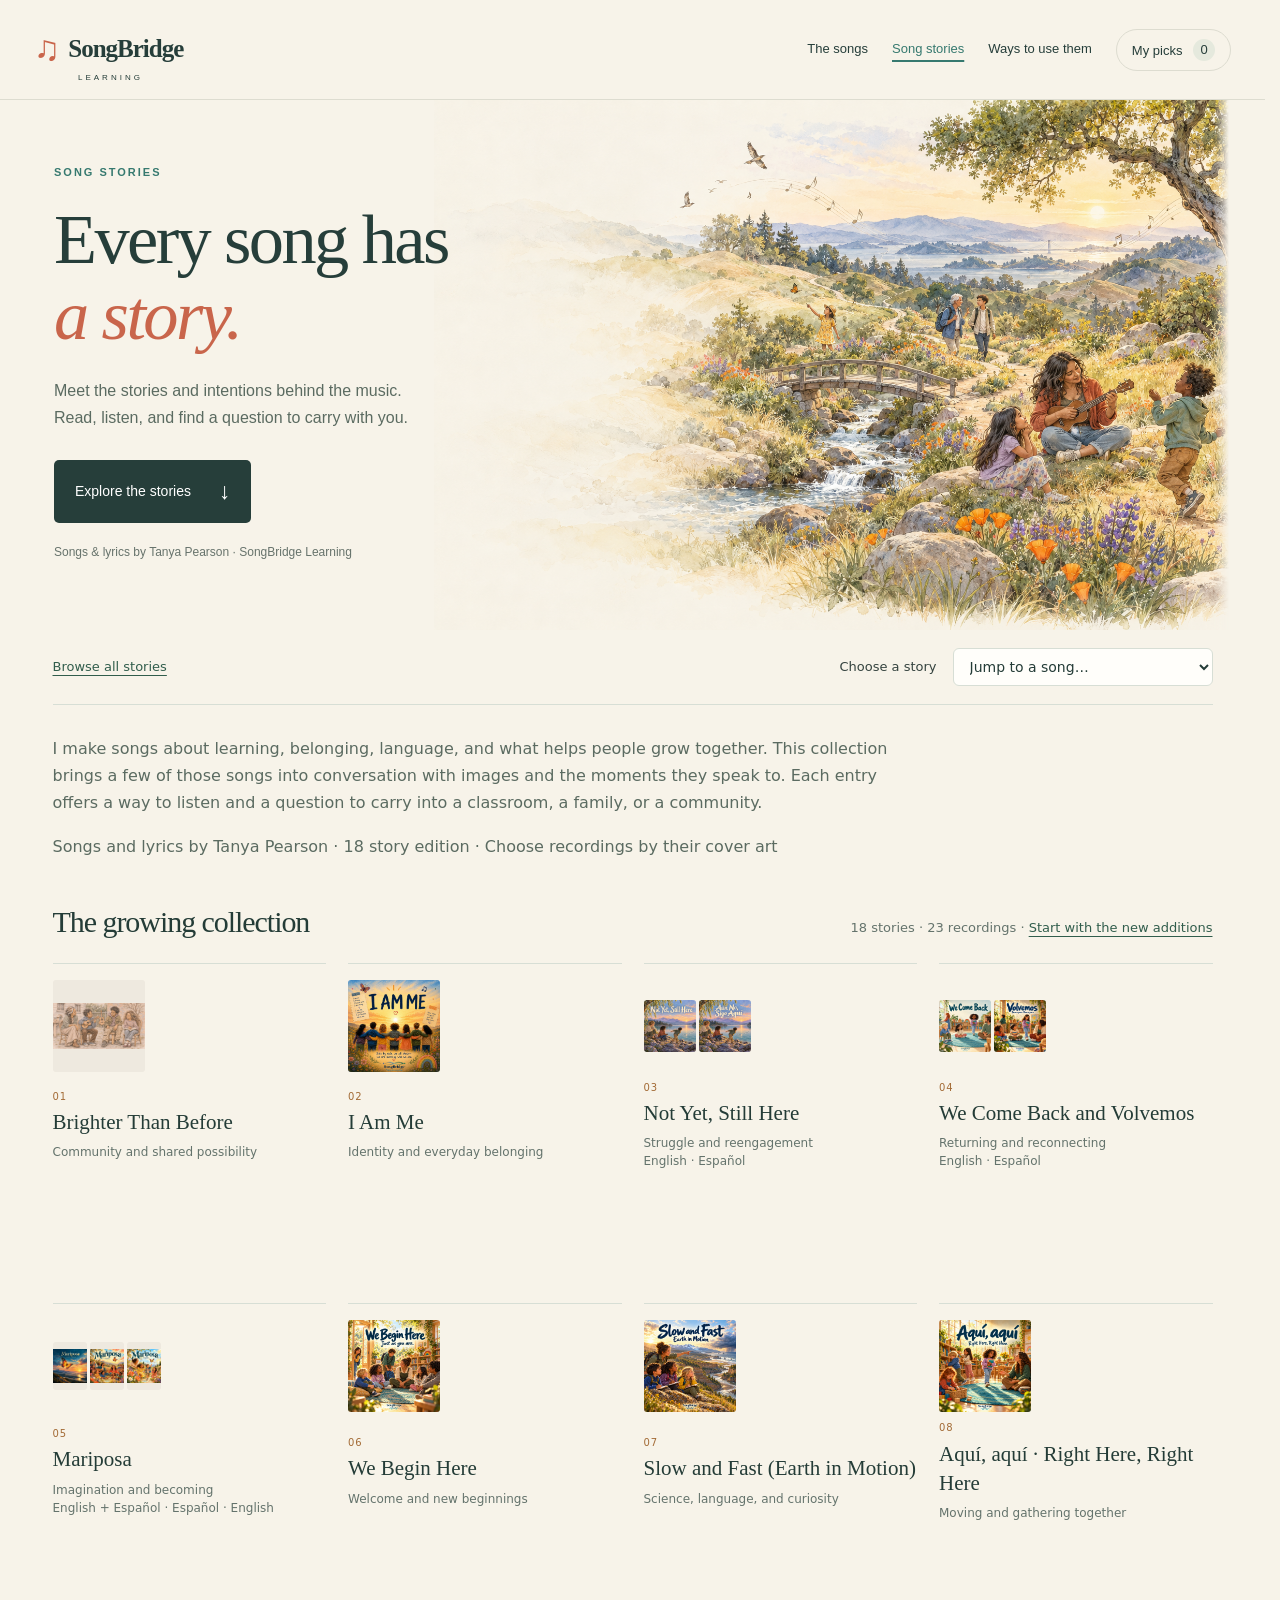
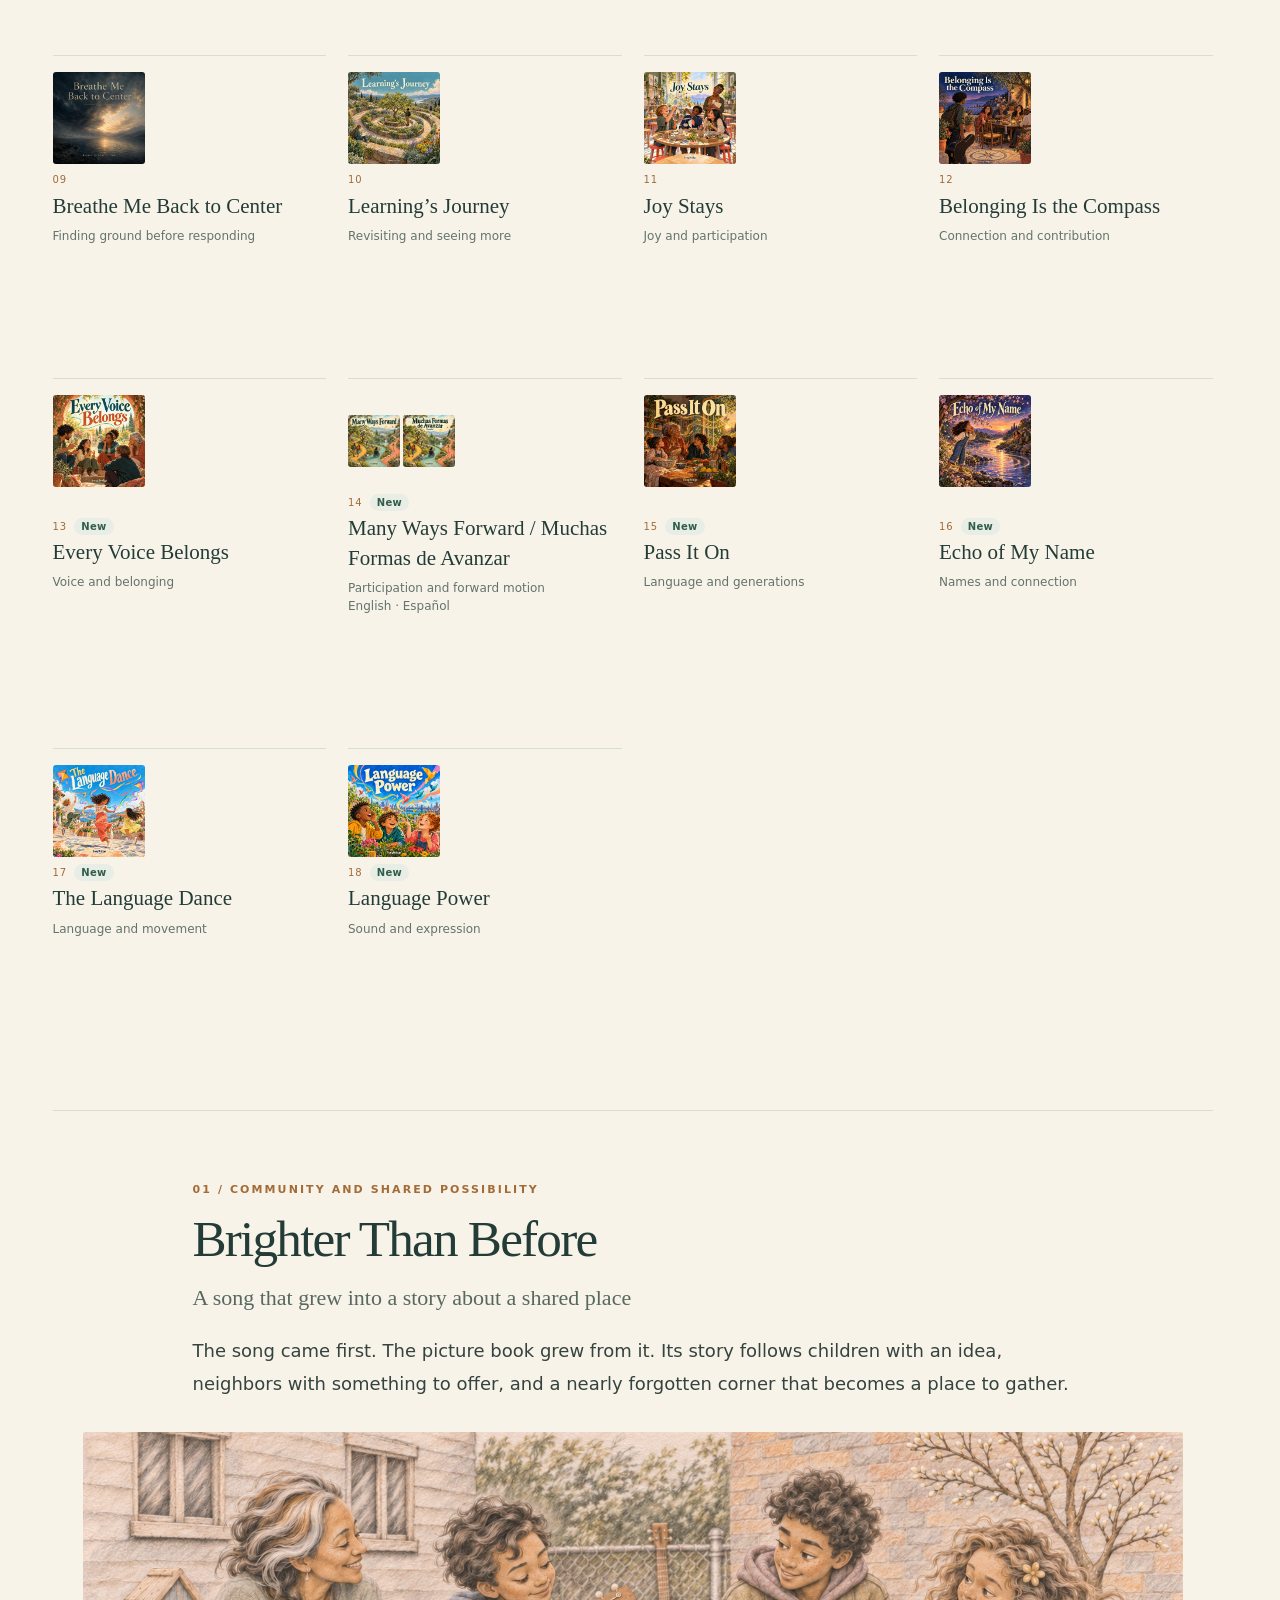
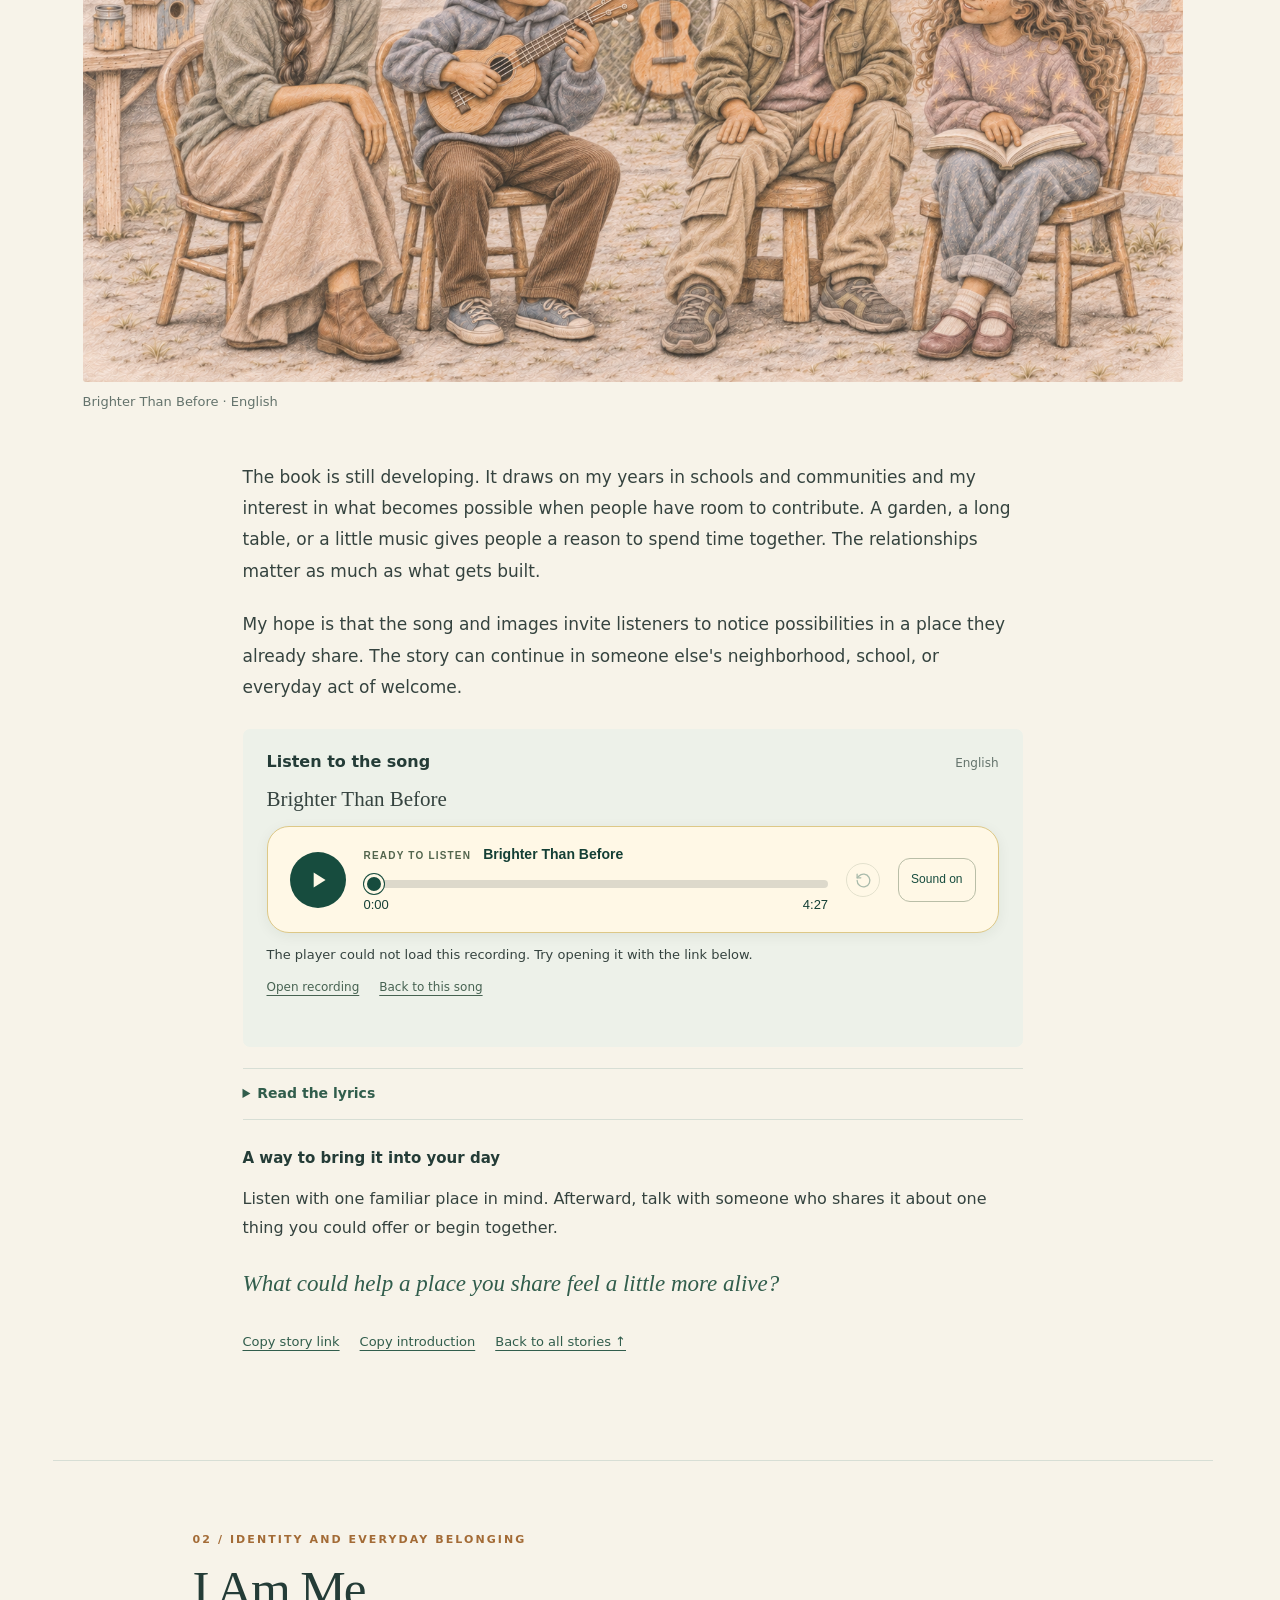
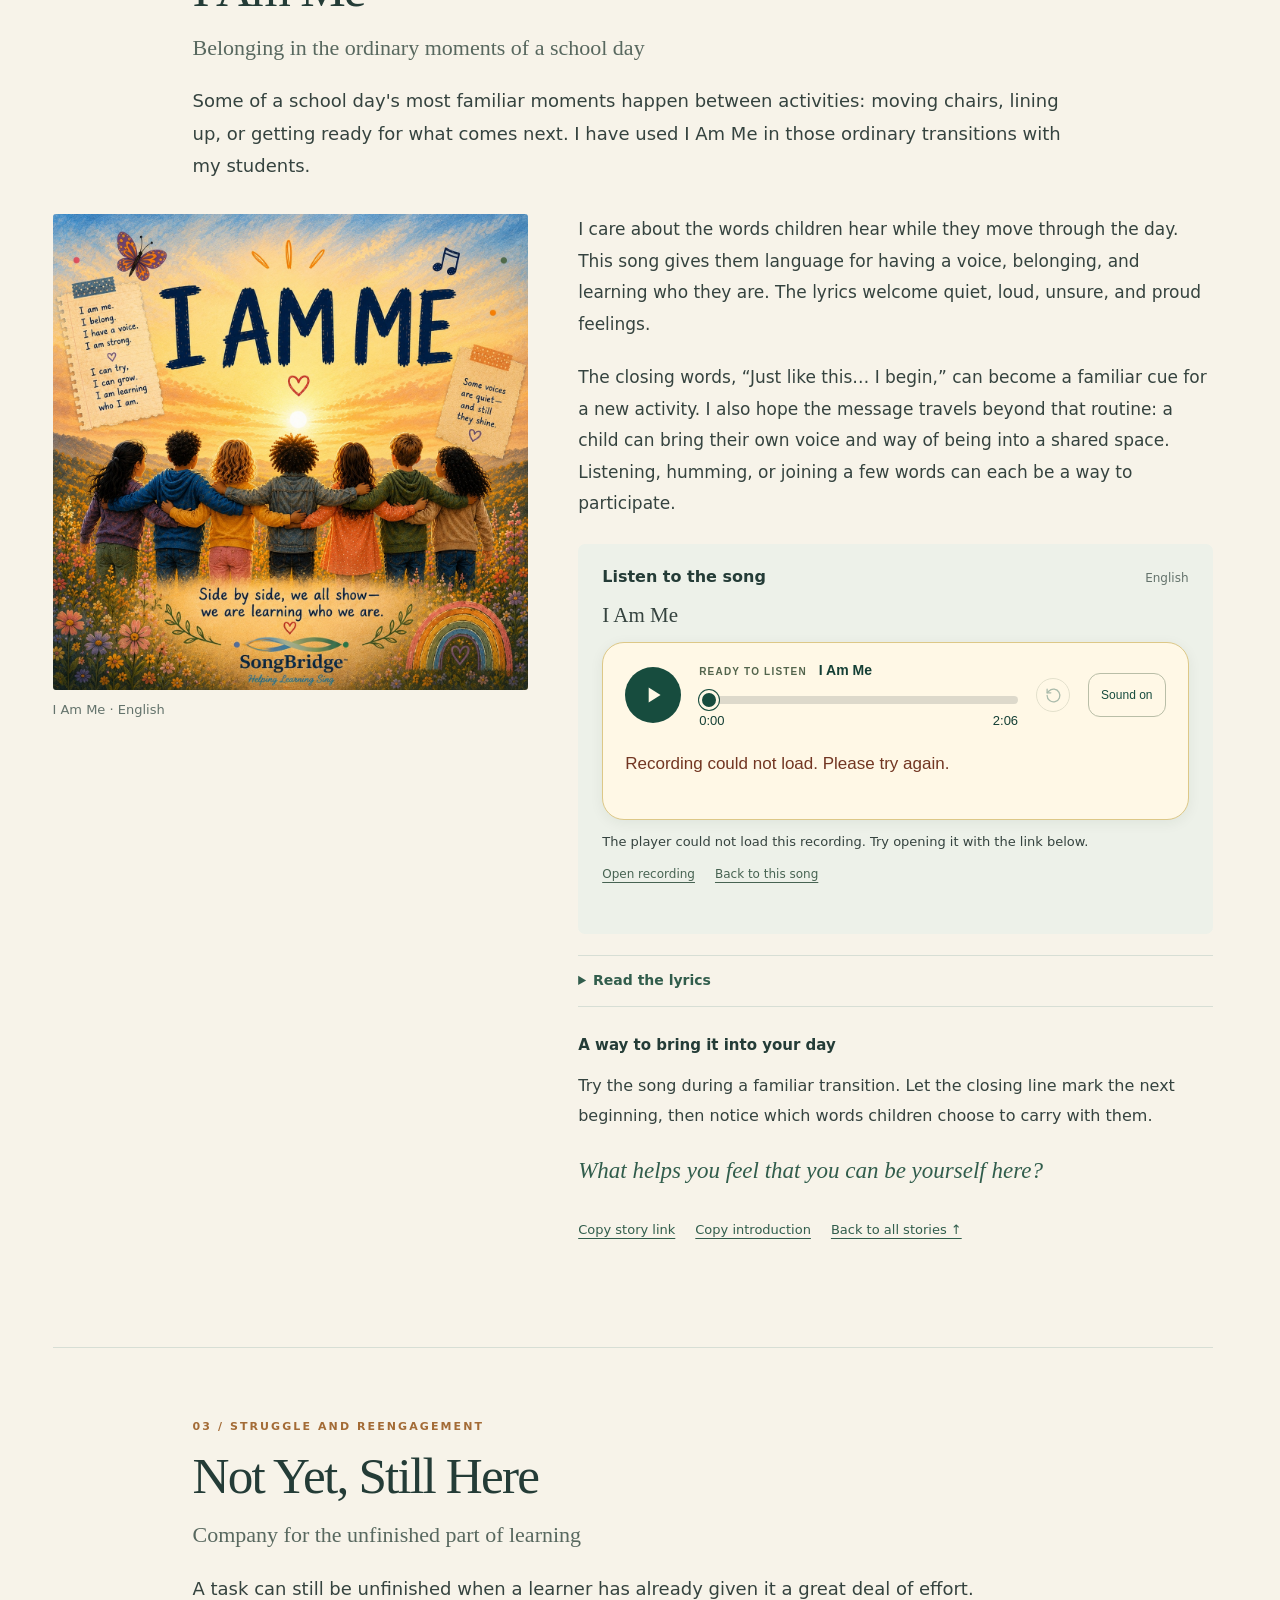
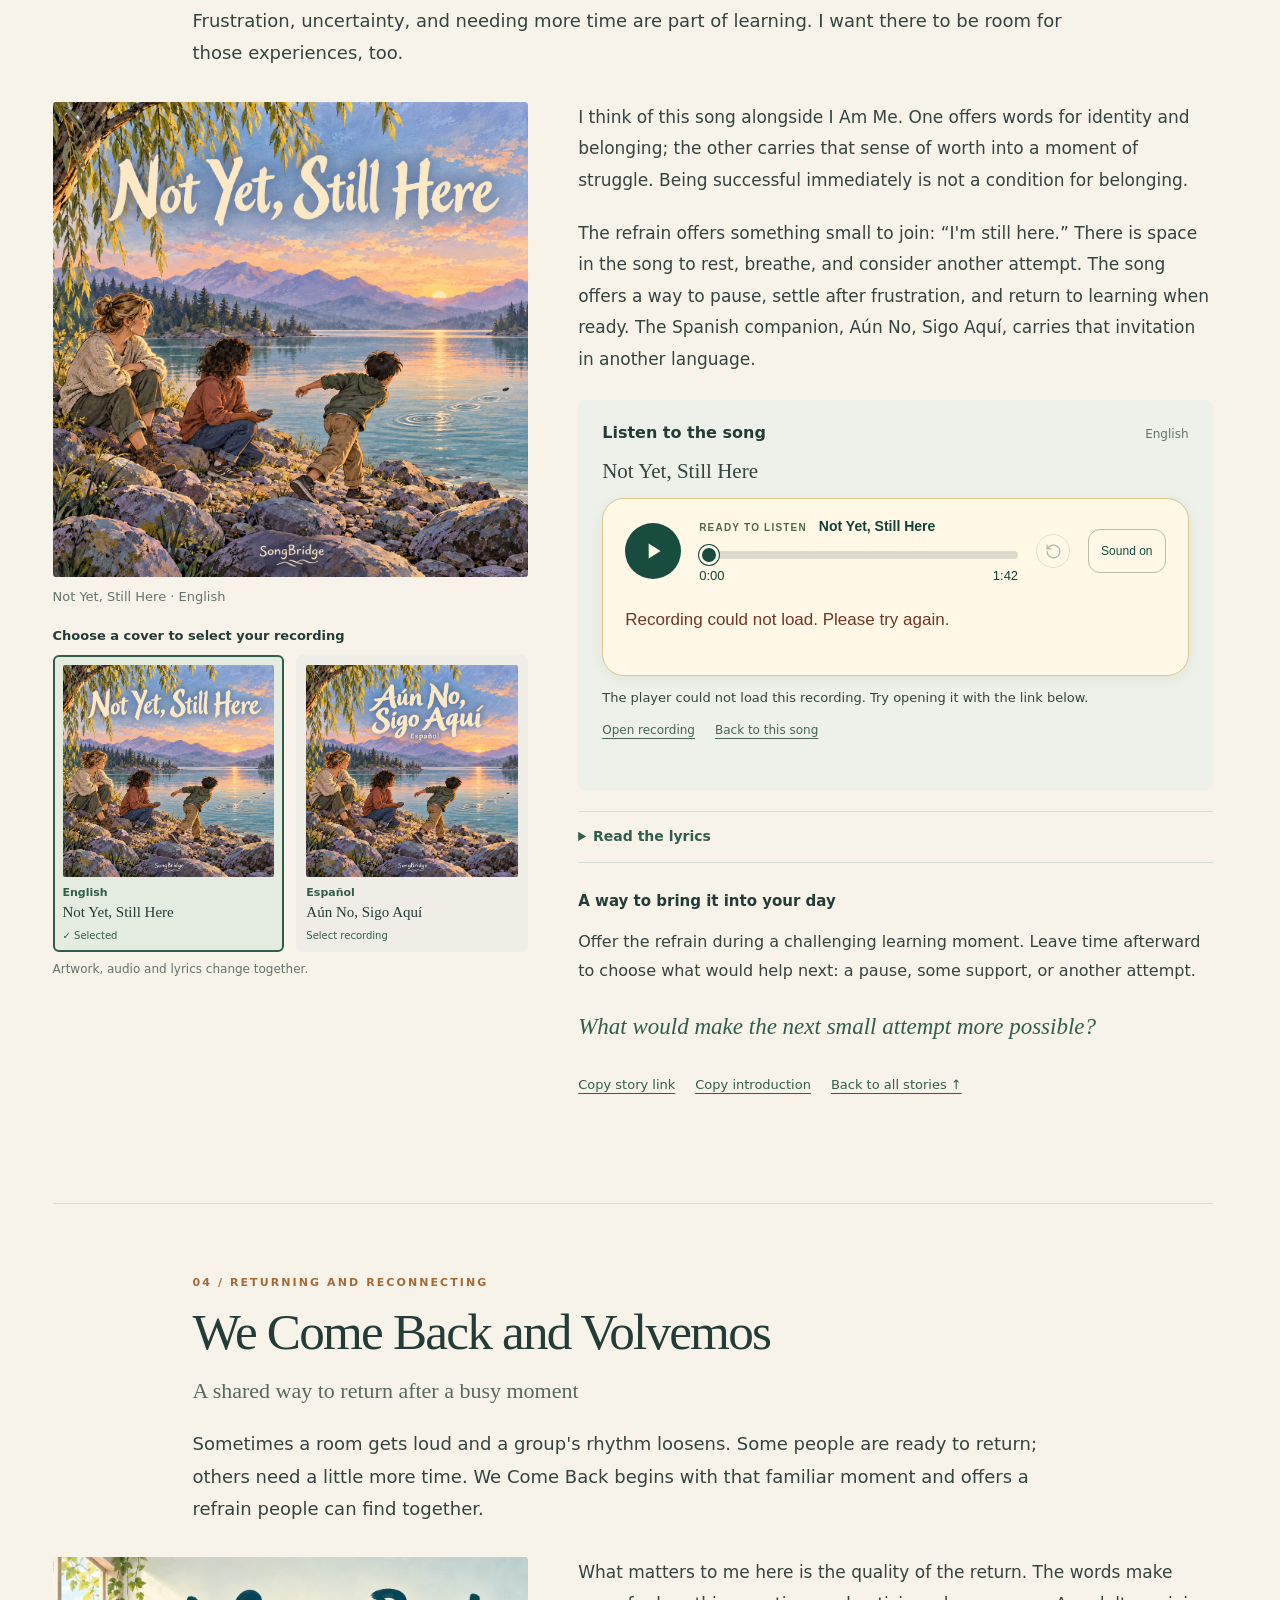
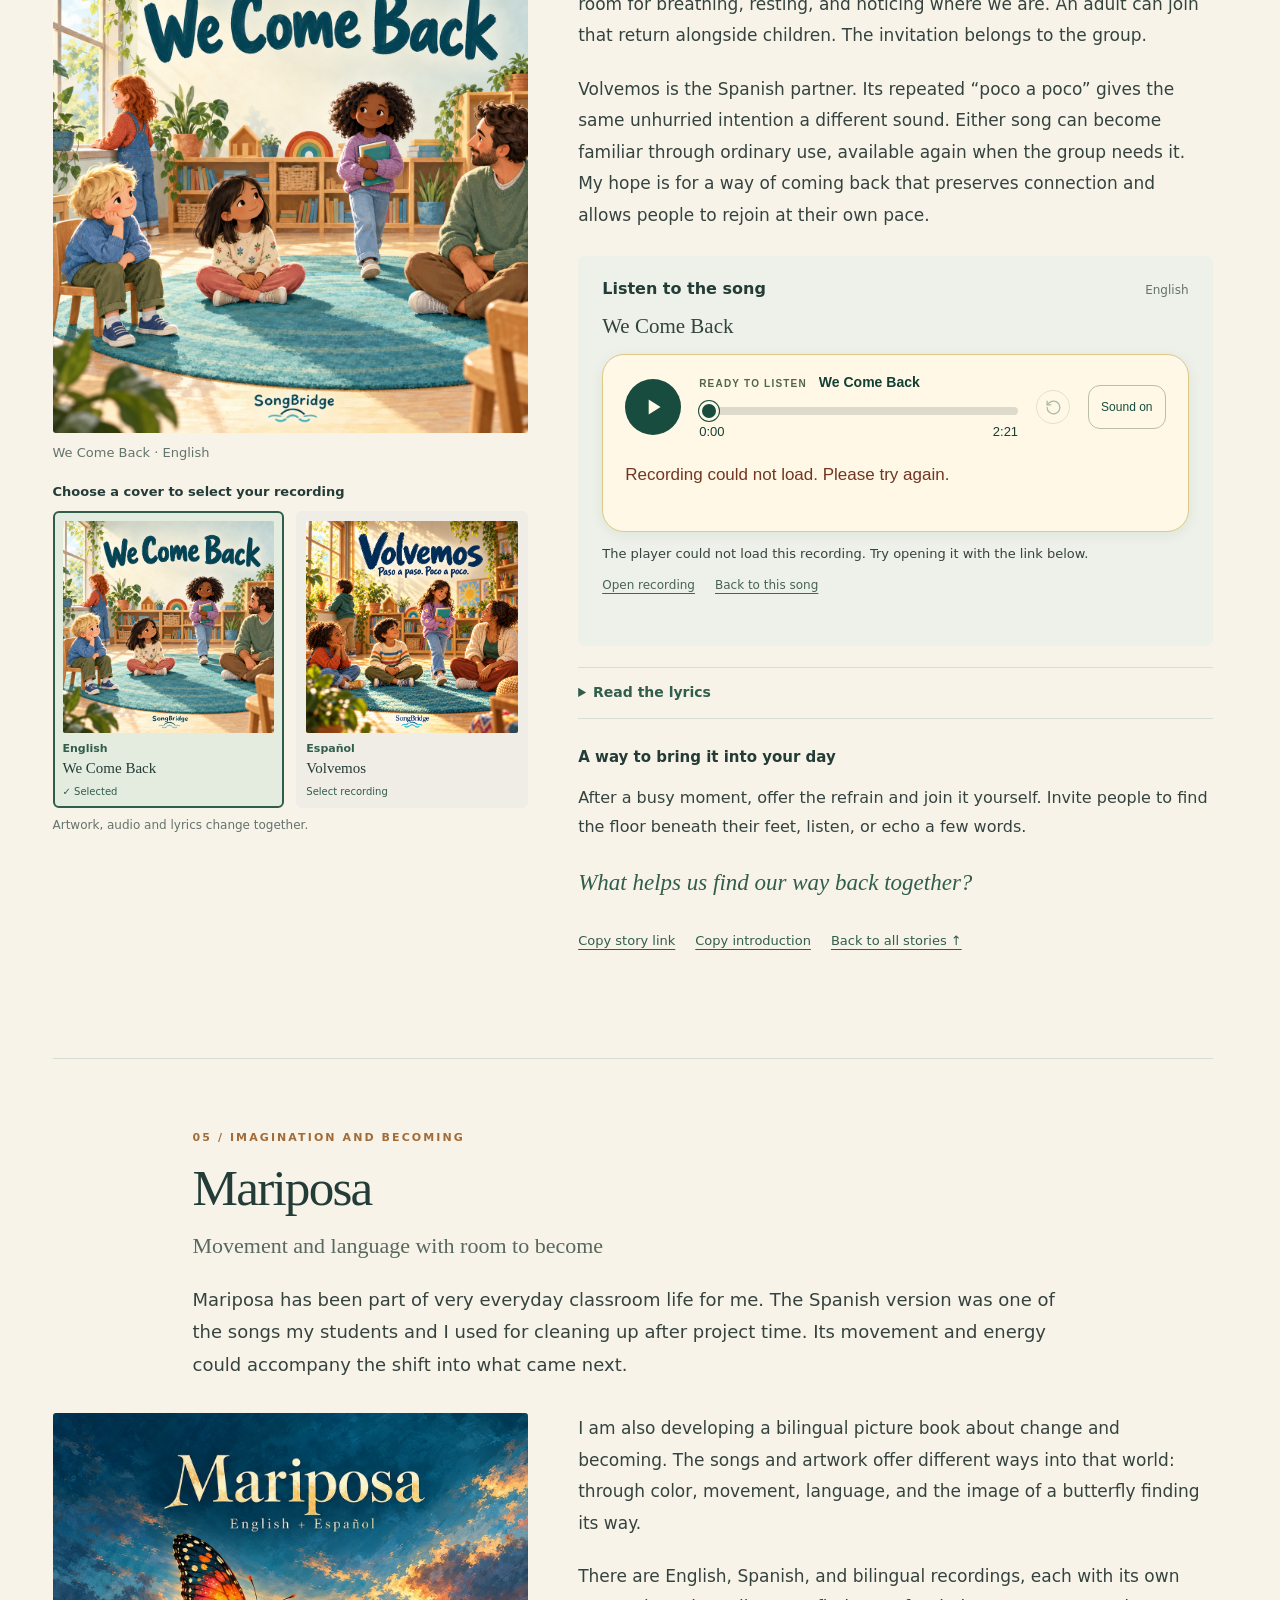
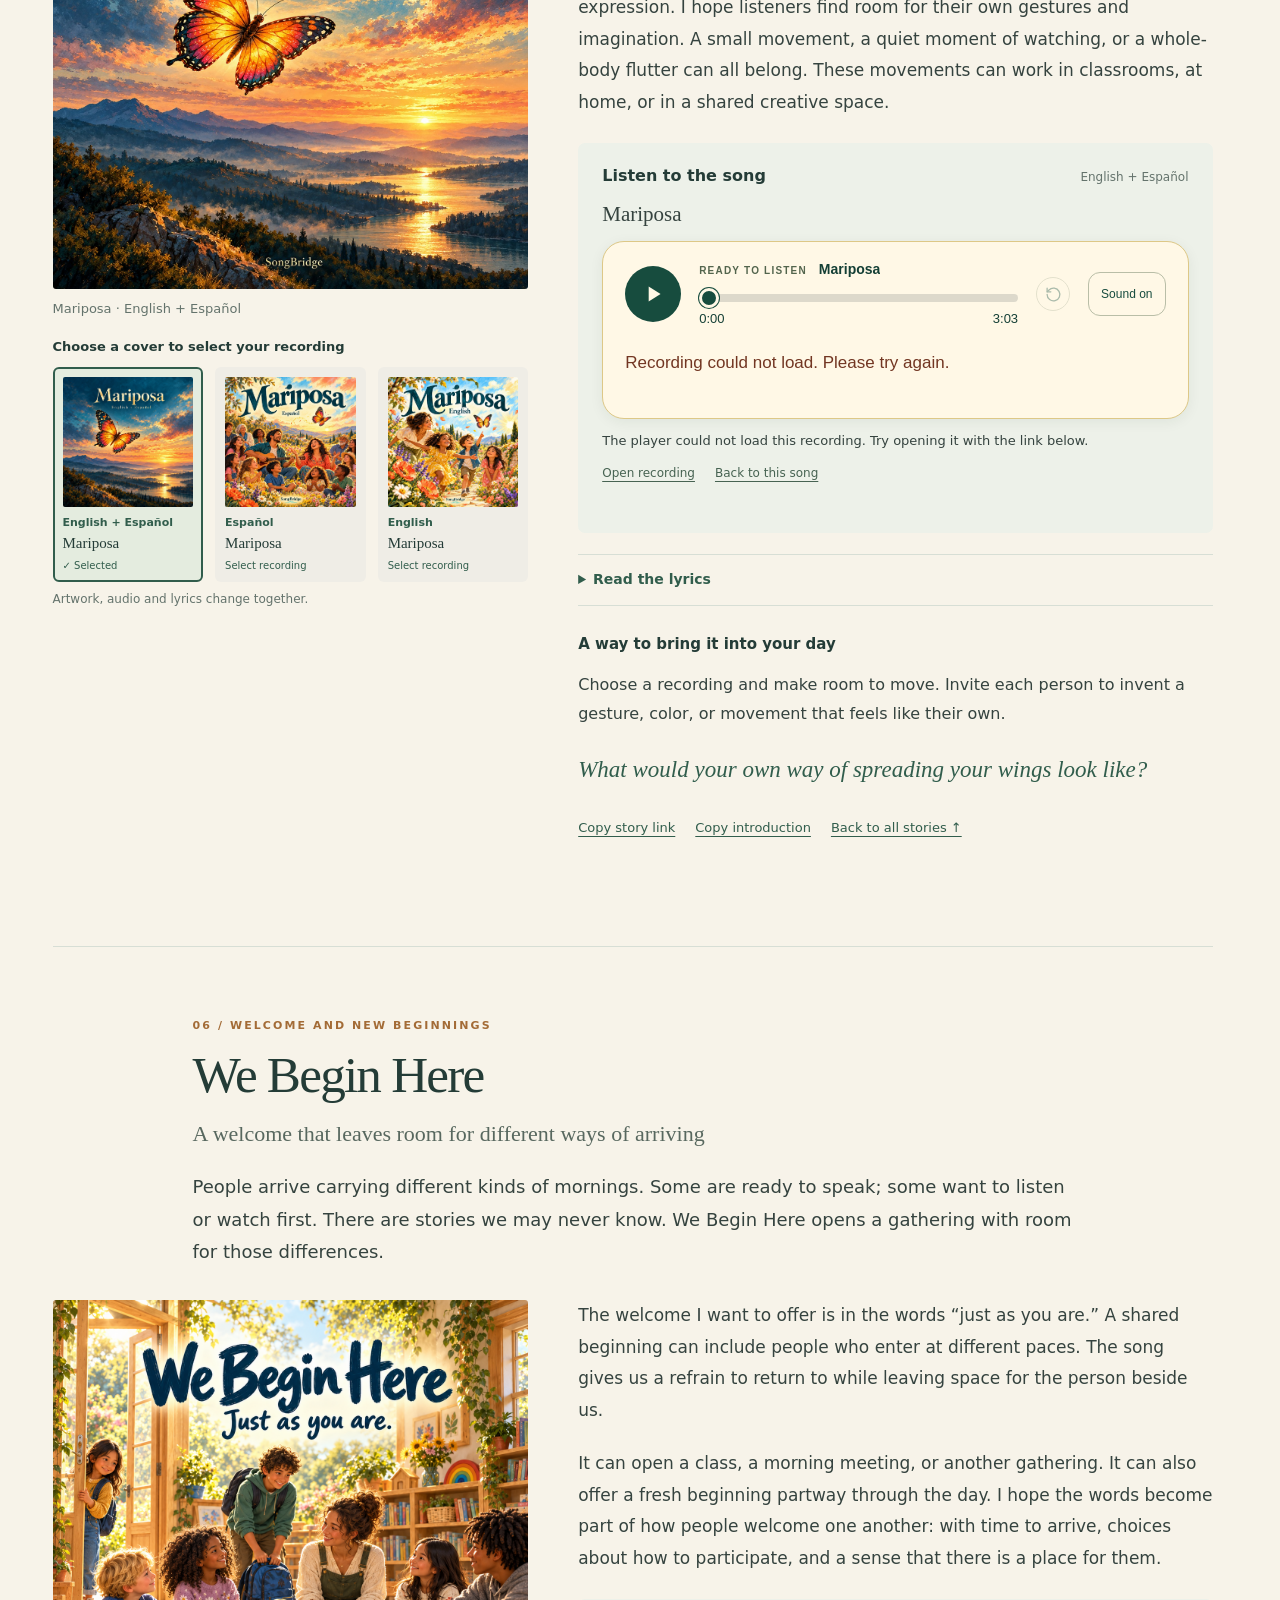
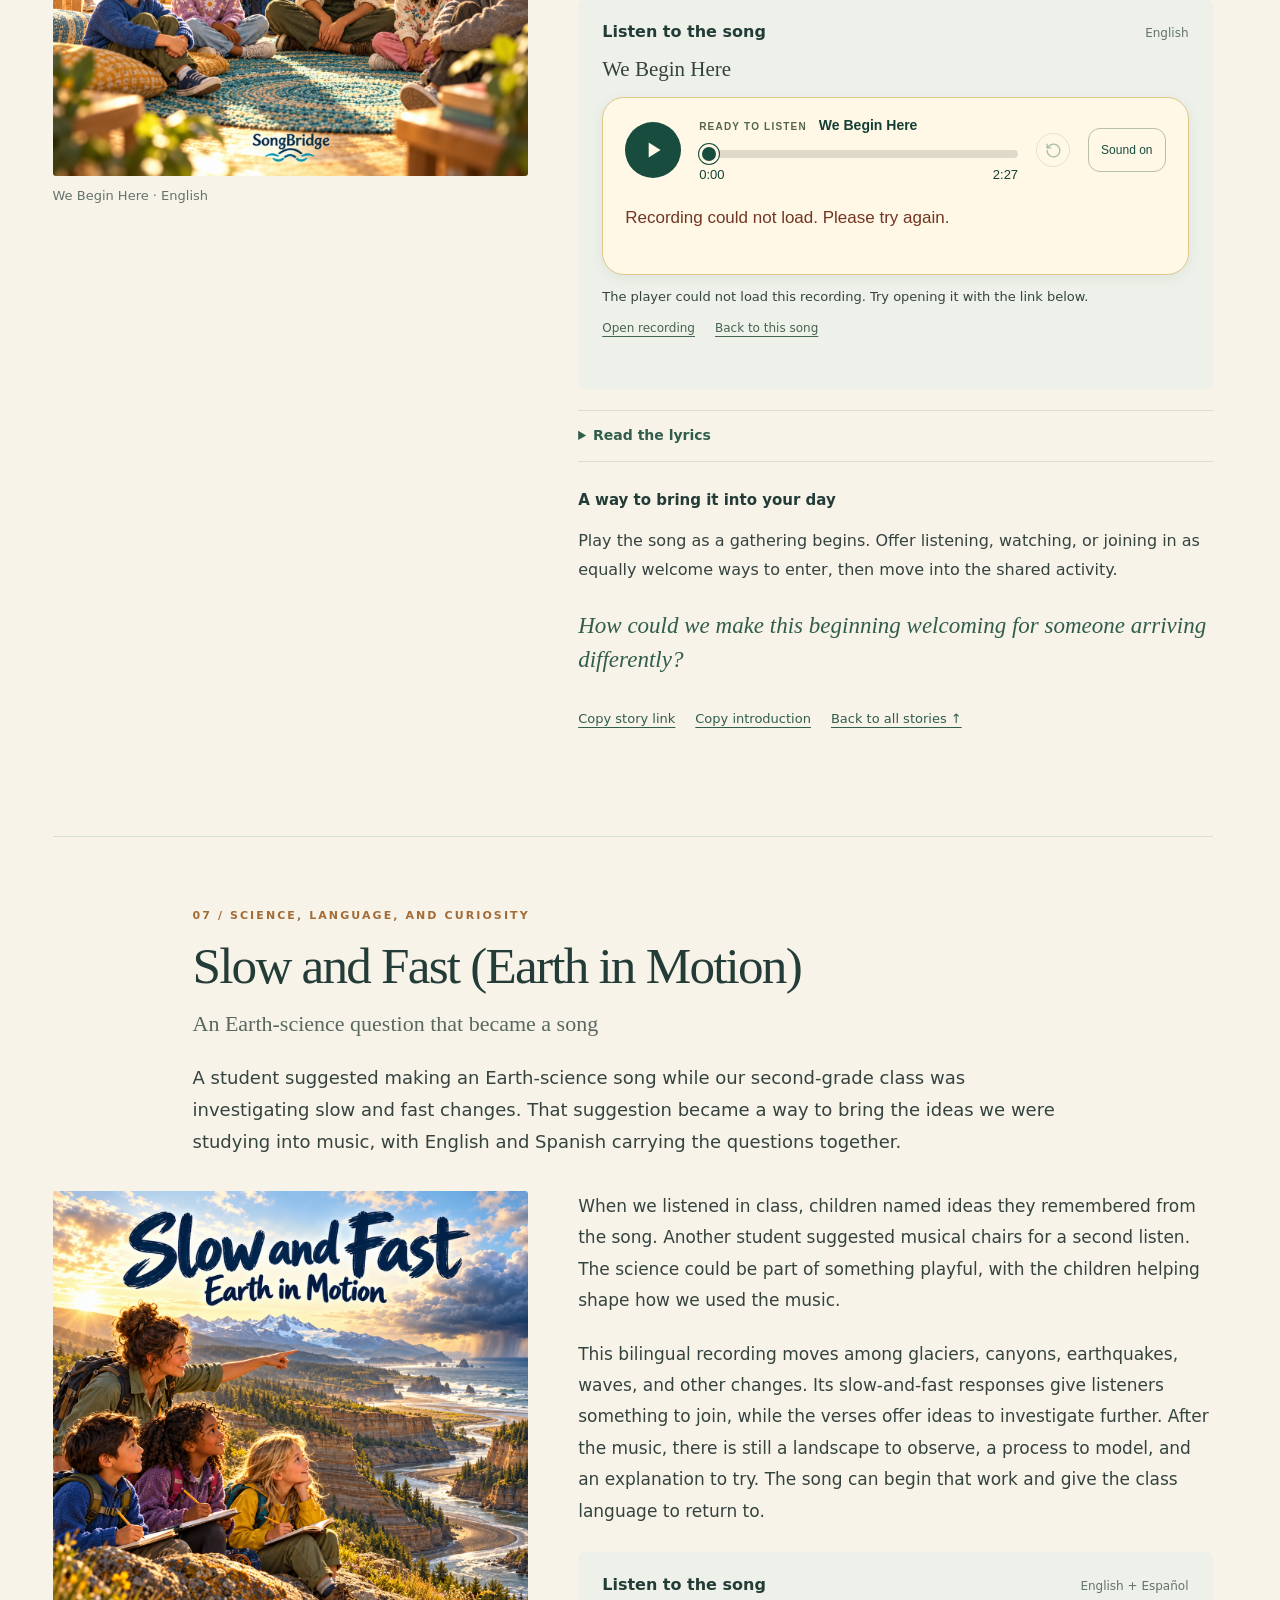
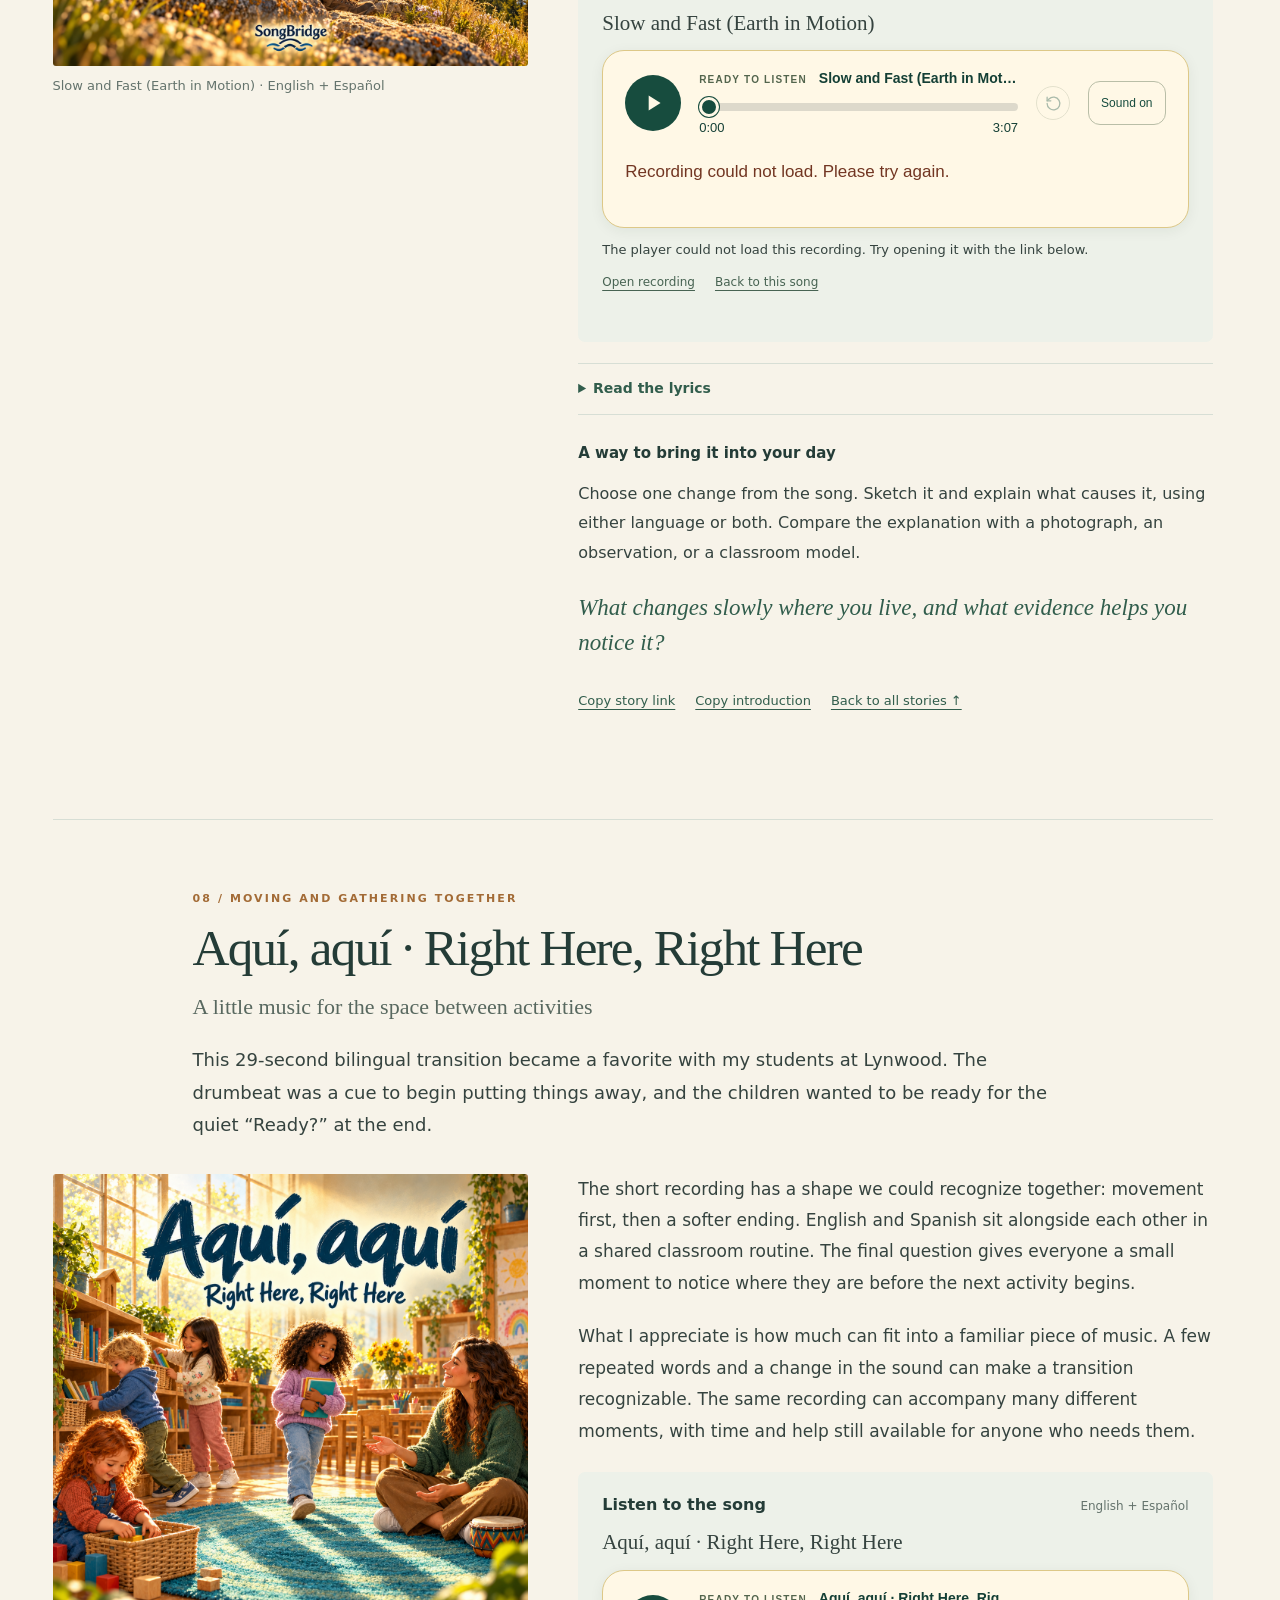
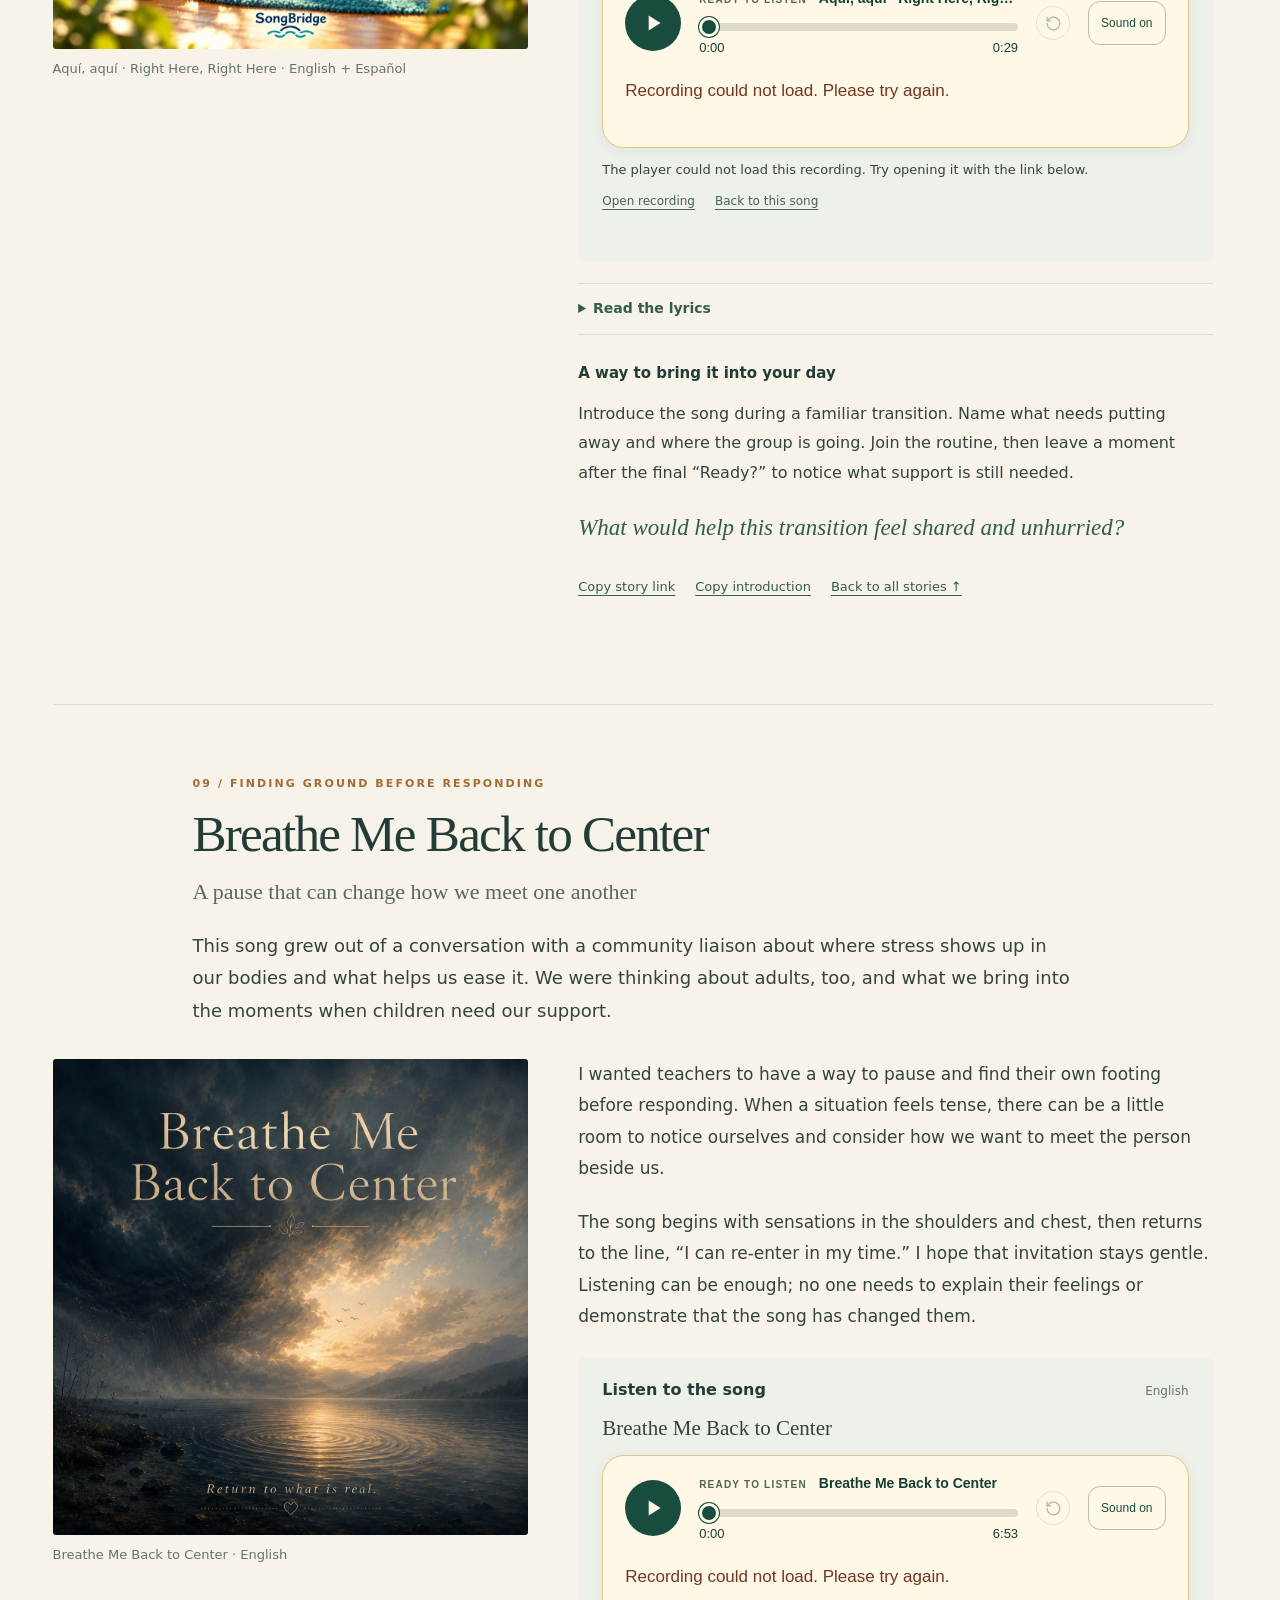
==== commit 4f2ca8cd: "Add files via upload" ====
--- a/stories/index.html
+++ b/stories/index.html
@@ -20,12 +20,12 @@
 @media(prefers-reduced-motion:reduce){html{scroll-behavior:auto}}
 @media print{body{background:white;font-size:11pt;color:#222}.topbar,.hero-art,.collection,.intro-links,.player audio,.language-choices,.player-links,.story-tools,.copy-status,.how,.closing,.footer,.lyrics{display:none!important}.wrap{width:auto;margin:0}.hero{display:block;padding:0}.hero h1{font-size:30pt}.hero p{font-size:12pt;max-width:none}.story{break-before:page;border:0;padding:0}.story-top{max-width:none;margin-bottom:15px}.story h2{font-size:26pt}.story-layout,.wide .story-layout{display:block}.art-column{position:static;float:left;width:32%;max-width:200px;margin:0 22px 18px 0}.wide .art-column{float:none;width:100%;max-width:none;margin:0 0 20px}.wide .art-column img{max-height:260px;object-fit:contain}.story-copy,.wide .story-copy{max-width:none}.story-copy p,.intro{font-size:11pt;line-height:1.5}.deck{font-size:14pt}.player{background:none;padding:0}.player-label{margin:0}.print-only{display:block;font-size:9pt;overflow-wrap:anywhere}.question{font-size:16pt!important}.invitation{clear:both}.eyebrow{font-size:9pt}@page{margin:.65in}}
 </style>
-</head>
+<link rel="stylesheet" href="../songbridge-navigation.css?v=20261116-nav3"><link rel="stylesheet" href="../songbridge-player.css?v=20261116-duration4"><link rel="stylesheet" href="../songbridge-landings.css?v=20261116-layout5"></head>
 <body>
 <a href="#main" class="skip">Skip to the stories</a>
-<header class="topbar"><div class="wrap bar-inner"><a class="brand" href="#top" aria-label="SongBridge Song Stories home"><img class="brandmark" src="apple-touch-icon.png?v=songbridge-stories-2" alt="" width="34" height="34"><span><strong>SongBridge</strong><small>Song stories</small></span></a><nav class="top-actions" aria-label="Collection navigation"><a href="#collection">The collection</a><a href="../#collection">All songs</a><label class="jump-label" for="story-jump">Choose a story</label><select id="story-jump" aria-label="Choose a song story"><option value="">Jump to a song…</option></select></nav></div></header>
+<header class="site-header sb-global-header"><a class="brand" href="../#home" aria-label="SongBridge Learning home"><span class="brandmark" aria-hidden="true">♫</span>SongBridge<span class="brand-sub">LEARNING</span></a><nav aria-label="Main navigation"><a data-sb-nav="songs" href="../#collection">The songs</a><a data-sb-nav="stories" href="./">Song stories</a><a data-sb-nav="ways" href="../#ways">Ways to use them</a><a class="sb-picks-link" href="../?picks=1#collection">My picks <span id="storyPickCount">0</span></a></nav></header>
 <main id="main">
-<section id="top" class="wrap hero"><div><p class="eyebrow">Story · artwork · music</p><h1>The stories<br>behind the songs.</h1><p id="collection-intro"></p><p class="byline">Songs and lyrics by Tanya Pearson<br><span id="edition-note" class="edition-note"></span></p><div class="intro-links"><a class="primary" href="#collection">Explore the stories <span aria-hidden="true">↓</span></a><a class="soft-button" href="../#collection">All SongBridge songs</a></div></div><img id="hero-image" class="hero-art" width="1536" height="1024" alt=""></section>
+<section id="top" class="sb-landing"><div class="sb-landing-copy"><p class="eyebrow">SONG STORIES</p><h1>Every song has<br><em>a story.</em></h1><p class="sb-landing-intro">Meet the stories and intentions behind the music.<br>Read, listen, and find a question to carry with you.</p><a class="sb-landing-button" href="#collection">Explore the stories <span aria-hidden="true">↓</span></a><p class="sb-landing-note">Songs &amp; lyrics by Tanya Pearson · SongBridge Learning</p></div><figure class="sb-landing-art"><img src="../art/songbridge-landscape.png" alt="SongBridge landscape: people sharing music beside a stream and footbridge in sunlit hills." fetchpriority="high"></figure></section><div class="sb-story-navigation"><a href="#collection">Browse all stories</a><label for="story-jump">Choose a story</label><select id="story-jump" aria-label="Choose a song story"><option value="">Jump to a song…</option></select></div><div class="wrap sb-stories-introduction"><p id="collection-intro"></p><p>Songs and lyrics by Tanya Pearson · <span id="edition-note"></span></p></div>
 <section id="collection" class="wrap collection" aria-labelledby="collection-heading"><div class="section-title"><h2 id="collection-heading">The growing collection</h2><p><span id="collection-count"></span> · <a id="new-stories" href="#collection">Start with the new additions</a></p></div><div id="song-grid" class="song-grid"></div></section>
 <div id="stories" class="wrap"></div>
 
@@ -66,7 +66,7 @@
 const languageCode=t=>t.label==='Español'?'es':t.label.includes('+')?'mul':'en';
 const paragraphs=s=>String(s).split(/\n\n/).map(p=>'<p>'+esc(p)+'</p>').join('');
 document.getElementById('collection-intro').textContent=data.introduction;
-const hero=document.getElementById('hero-image');hero.src=imageSrc(data.hero.image);hero.alt=data.hero.alt;
+
 const jump=document.getElementById('story-jump');
 document.getElementById('edition-note').textContent=data.stories.length+' story edition · Choose recordings by their cover art';
 const newest=data.stories.find(s=>s.new);const newLink=document.getElementById('new-stories');if(newest)newLink.href='#'+newest.slug;else newLink.hidden=true;
@@ -75,7 +75,7 @@
 document.getElementById('song-grid').innerHTML=data.stories.map((s,i)=>`<a class="song-card" href="#${esc(s.slug)}"><span class="card-art ${s.tracks.length>1?'multiple':''} ${s.tracks.length===3?'three':''}">${(s.tracks.length>1?s.tracks:[{image:s.image}]).map(t=>`<img ${i>1?'loading="lazy"':''} class="${s.id===7?'wide-thumb':''}" src="${esc(imageSrc(t.image||s.image))}" alt="" width="92" height="92">`).join('')}</span><div><span class="num">${String(i+1).padStart(2,'0')}</span>${s.new?'<span class="new-badge">New</span>':''}<h3>${esc(s.title)}</h3><p>${esc(s.moment)}</p>${s.tracks.length>1?`<p>${s.tracks.map(t=>esc(t.label)).join(' · ')}</p>`:''}</div></a>`).join('');
 document.getElementById('stories').innerHTML=data.stories.map((s,i)=>{
 const selected=selectedTracks[i],t=s.tracks[selected];const cover=t.image||s.image;
-return `<article id="${esc(s.slug)}" class="story ${s.id===7?'wide':''}" aria-labelledby="title-${i}"><div class="story-top"><p class="eyebrow">${String(i+1).padStart(2,'0')} / ${esc(s.moment)}</p><h2 id="title-${i}">${esc(s.title)}</h2><p class="deck">${esc(s.deck)}</p><p class="intro">${esc(s.intro)}</p></div><div class="story-layout"><div class="art-column"><img id="art-${i}" src="${esc(imageSrc(cover))}" loading="lazy" width="${s.id===7?2048:1254}" height="${s.id===7?1024:1254}" alt="${esc(t.alt||s.alt)}"><p id="art-caption-${i}" class="art-caption">${esc(t.title)} · ${esc(t.label)}</p>${s.tracks.length>1?`<section class="recording-choices" aria-label="Choose a recording of ${esc(s.title)}"><h3>Choose a cover to select your recording</h3><div class="cover-options ${s.tracks.length===3?'three':''}" role="group" aria-label="Available recordings">${s.tracks.map((r,j)=>`<button class="cover-choice" type="button" data-story="${i}" data-track="${j}" aria-pressed="${j===selected}" aria-controls="audio-${i} lyrics-${i} art-${i}" aria-label="${esc(r.title)}, ${esc(r.label)}"><img src="${esc(imageSrc(r.image||s.image))}" alt="" loading="lazy" width="160" height="160"><span class="choice-language">${esc(r.label)}</span><span class="choice-title" lang="${languageCode(r)}">${esc(r.title)}</span><span class="choice-status">${j===selected?'✓ Selected':'Select recording'}</span></button>`).join('')}</div><p class="recording-hint">Artwork, audio and lyrics change together.</p></section>`:''}</div><div class="story-copy">${paragraphs(s.body)}<section class="player" aria-label="Listen to ${esc(s.title)}"><div class="player-label"><h3>Listen to the song</h3><span id="track-label-${i}" class="track-label">${esc(t.label)}</span></div><p id="track-title-${i}" class="track-title" lang="${languageCode(t)}">${esc(t.title)}</p><audio id="audio-${i}" controls preload="none" aria-label="${esc(t.title)} ${esc(t.label)}" src="${esc(t.audio_url)}"></audio><p id="error-${i}" class="audio-error" hidden>The player could not load this recording. Try opening it with the link below.</p><div class="player-links"><a id="direct-${i}" href="${esc(t.audio_url)}" target="_blank" rel="noopener">Open recording</a><a id="back-song-${i}" href="${esc(songUrl(t))}" aria-label="Back to this song: ${esc(t.title)} · ${esc(t.label)}">Back to this song</a></div><p id="print-link-${i}" class="print-only">Listen: ${esc(t.audio_url)}</p><span id="selection-status-${i}" class="copy-status" role="status" aria-live="polite"></span></section><details class="lyrics"><summary>Read the lyrics</summary><div id="lyrics-${i}" class="lyrics-text" lang="${languageCode(t)}">${esc(t.lyrics)}</div></details><section class="invitation"><h3>A way to bring it into your day</h3><p>${esc(s.use)}</p><p class="question">${esc(s.invitation)}</p></section><div class="story-tools"><button type="button" class="copy-intro" data-share="${i}">Copy story link</button><button type="button" class="copy-intro" data-copy="${i}">Copy introduction</button><a href="#collection">Back to the collection ↑</a></div><span id="copy-status-${i}" class="copy-status" role="status" aria-live="polite"></span></div></div></article>`}).join('');
+return `<article id="${esc(s.slug)}" class="story ${s.id===7?'wide':''}" aria-labelledby="title-${i}"><div class="story-top"><p class="eyebrow">${String(i+1).padStart(2,'0')} / ${esc(s.moment)}</p><h2 id="title-${i}">${esc(s.title)}</h2><p class="deck">${esc(s.deck)}</p><p class="intro">${esc(s.intro)}</p></div><div class="story-layout"><div class="art-column"><img id="art-${i}" src="${esc(imageSrc(cover))}" loading="lazy" width="${s.id===7?2048:1254}" height="${s.id===7?1024:1254}" alt="${esc(t.alt||s.alt)}"><p id="art-caption-${i}" class="art-caption">${esc(t.title)} · ${esc(t.label)}</p>${s.tracks.length>1?`<section class="recording-choices" aria-label="Choose a recording of ${esc(s.title)}"><h3>Choose a cover to select your recording</h3><div class="cover-options ${s.tracks.length===3?'three':''}" role="group" aria-label="Available recordings">${s.tracks.map((r,j)=>`<button class="cover-choice" type="button" data-story="${i}" data-track="${j}" aria-pressed="${j===selected}" aria-controls="audio-${i} lyrics-${i} art-${i}" aria-label="${esc(r.title)}, ${esc(r.label)}"><img src="${esc(imageSrc(r.image||s.image))}" alt="" loading="lazy" width="160" height="160"><span class="choice-language">${esc(r.label)}</span><span class="choice-title" lang="${languageCode(r)}">${esc(r.title)}</span><span class="choice-status">${j===selected?'✓ Selected':'Select recording'}</span></button>`).join('')}</div><p class="recording-hint">Artwork, audio and lyrics change together.</p></section>`:''}</div><div class="story-copy">${paragraphs(s.body)}<section class="player" aria-label="Listen to ${esc(s.title)}"><div class="player-label"><h3>Listen to the song</h3><span id="track-label-${i}" class="track-label">${esc(t.label)}</span></div><p id="track-title-${i}" class="track-title" lang="${languageCode(t)}">${esc(t.title)}</p><audio id="audio-${i}" controls preload="metadata" data-sb-title="${esc(t.title)}" data-sb-cover="${esc(imageSrc(cover))}" aria-label="${esc(t.title)} ${esc(t.label)}" src="${esc(t.audio_url)}"></audio><p id="error-${i}" class="audio-error" hidden>The player could not load this recording. Try opening it with the link below.</p><div class="player-links"><a id="direct-${i}" href="${esc(t.audio_url)}" target="_blank" rel="noopener">Open recording</a><a id="back-song-${i}" href="${esc(songUrl(t))}" aria-label="Back to this song: ${esc(t.title)} · ${esc(t.label)}">Back to this song</a></div><p id="print-link-${i}" class="print-only">Listen: ${esc(t.audio_url)}</p><span id="selection-status-${i}" class="copy-status" role="status" aria-live="polite"></span></section><details class="lyrics"><summary>Read the lyrics</summary><div id="lyrics-${i}" class="lyrics-text" lang="${languageCode(t)}">${esc(t.lyrics)}</div></details><section class="invitation"><h3>A way to bring it into your day</h3><p>${esc(s.use)}</p><p class="question">${esc(s.invitation)}</p></section><div class="story-tools"><button type="button" class="copy-intro" data-share="${i}">Copy story link</button><button type="button" class="copy-intro" data-copy="${i}">Copy introduction</button><a href="#collection">Back to all stories ↑</a></div><span id="copy-status-${i}" class="copy-status" role="status" aria-live="polite"></span></div></div></article>`}).join('');
 jump.addEventListener('change',()=>{if(jump.value)location.hash=jump.value});
 const players=[...document.querySelectorAll('audio')];
 players.forEach((a,i)=>{a.addEventListener('play',()=>players.forEach(p=>{if(p!==a)p.pause()}));a.addEventListener('error',()=>document.getElementById(`error-${i}`).hidden=false);a.addEventListener('loadedmetadata',()=>document.getElementById(`error-${i}`).hidden=true)});
@@ -87,6 +87,7 @@
     a.src = t.audio_url;
     a.load();
   }
+  a.dataset.sbTitle=t.title; a.dataset.sbCover=imageSrc(t.image || s.image);
   a.setAttribute('aria-label', t.title + ' ' + t.label);
   document.getElementById(`error-${i}`).hidden = true;
   document.getElementById(`track-label-${i}`).textContent = t.label;
@@ -112,6 +113,7 @@
   });
   document.getElementById(`copy-status-${i}`).textContent = '';
   document.getElementById(`selection-status-${i}`).textContent = announce ? t.title + ' · ' + t.label + ' selected.' : '';
+  window.SongBridgePlayer?.refresh();
   if (updateUrl) {
     history.replaceState(null, '', storyUrl(i));
     jump.value = s.slug;
@@ -153,4 +155,4 @@
 if(location.hash){requestAnimationFrame(()=>document.getElementById(location.hash.slice(1))?.scrollIntoView())}
 
 </script>
-</body></html>
+<script src="../songbridge-navigation.js?v=20261116-nav3"></script><script src="../songbridge-player.js?v=20261116-duration4"></script></body></html>
--- a/songbridge-navigation.css
+++ b/songbridge-navigation.css
@@ -0,0 +1,16 @@
+/* Shared SongBridge navigation on the song collection and story pages. */
+.sb-global-header{position:sticky;top:0;z-index:30;box-sizing:border-box;width:100%;max-width:none;margin:0;padding:22px max(24px,calc((100vw - 1212px)/2));display:flex;align-items:center;justify-content:space-between;gap:24px;background:#f7f3e9;border-bottom:1px solid #dddcd0;color:#263e3a;font:13px/1.55 Arial,Helvetica,sans-serif}
+.sb-global-header .brand{position:relative;display:flex;align-items:center;gap:9px;color:#263e3a;text-decoration:none;font:bold 25px/1.55 Georgia,serif;letter-spacing:-1px;white-space:nowrap}
+.sb-global-header .brandmark{display:inline;width:auto;height:auto;font-size:35px;color:#c9654b;flex-shrink:0}
+.sb-global-header .brand-sub{position:absolute;font:8px Arial;letter-spacing:3px;bottom:-5px;left:44px}
+.sb-global-header nav{display:flex;align-items:center;flex-wrap:wrap;gap:24px;font:13px/1.55 Arial,Helvetica,sans-serif}
+.sb-global-header nav a{color:#263e3a;text-decoration:none}
+.sb-global-header nav a[aria-current=page]{text-decoration:underline;text-underline-offset:7px;text-decoration-thickness:2px}
+.sb-global-header nav button,.sb-global-header .sb-picks-link{border:1px solid #dddcd0;border-radius:22px;padding:9px 15px;background:transparent;color:#263e3a;font:13px Arial;white-space:nowrap}
+.sb-global-header nav button span,.sb-global-header .sb-picks-link span{display:inline-grid;place-items:center;background:#e5e9dd;border-radius:50%;width:22px;height:22px;margin-left:7px}
+.sb-global-header a:focus-visible,.sb-global-header button:focus-visible{outline:3px solid #bd8b2f;outline-offset:5px}
+.sb-story-navigation{max-width:1160px;margin:0 auto;padding:18px 0;display:flex;gap:16px;align-items:center;justify-content:flex-end;font-size:13px;border-bottom:1px solid #d7ded5}
+.sb-story-navigation>a{margin-right:auto}.sb-story-navigation select{max-width:260px}
+html{scroll-padding-top:130px}.story,.collection{scroll-margin-top:15px}
+@media(max-width:760px){.sb-global-header{padding:16px 20px;flex-wrap:wrap;gap:20px}.sb-global-header nav{width:100%;gap:12px 18px;justify-content:flex-start}.sb-global-header nav button,.sb-global-header .sb-picks-link{padding:7px 10px}.sb-story-navigation{margin:0 20px;flex-wrap:wrap;justify-content:flex-start}.sb-story-navigation>a{width:100%}.sb-story-navigation select{max-width:100%;flex:1;min-width:0}html{scroll-padding-top:180px}.art-column{top:180px}}
+@media print{.sb-global-header,.sb-story-navigation{display:none!important}}
--- a/songbridge-player.css
+++ b/songbridge-player.css
@@ -0,0 +1,99 @@
+.sb-player{box-sizing:border-box;display:flex;align-items:center;gap:18px;flex-wrap:wrap;width:100%;padding:18px 22px;margin:12px 0;background:#fff8e6;color:#143f35;border:1px solid #ddc887;border-radius:22px;font:15px/1.4 Arial,sans-serif;box-shadow:0 3px 14px #092b2710}
+.sb-player[hidden]{display:none!important}.sb-player .sb-enhanced-audio{display:none!important}
+.sb-player .sb-play{display:grid;place-items:center;flex:0 0 56px;width:56px;height:56px;padding:15px;border:0;border-radius:50%;background:#174c3e;color:#fff8e6;cursor:pointer;box-shadow:0 0 0 4px transparent;transition:box-shadow .2s}
+.sb-player .sb-restart{display:grid;place-items:center;flex:0 0 34px;width:34px;height:34px;padding:8px;border:1px solid #b9bea7;border-radius:50%;background:transparent;color:#285e52;cursor:pointer}
+.sb-player .sb-restart svg{width:17px;height:17px;pointer-events:none}
+.sb-player .sb-restart:disabled{opacity:.4;cursor:default}
+.sb-player.is-playing .sb-play{box-shadow:0 0 0 4px #d8b65d}.sb-play svg{width:26px;height:26px;fill:currentColor}.sb-player-main{flex:1;min-width:0}.sb-player-heading{display:flex;align-items:baseline;gap:12px;margin-bottom:5px}.sb-player-label{font-size:10px;text-transform:uppercase;letter-spacing:.12em;font-weight:700;white-space:nowrap;color:#53654d}.sb-player-title{font-size:14px;font-weight:600;overflow:hidden;text-overflow:ellipsis;white-space:nowrap}.sb-player-times{display:flex;justify-content:space-between;font-size:13px;font-variant-numeric:tabular-nums;margin-top:-2px}
+.sb-player .sb-seek{display:block;box-sizing:border-box;appearance:none;-webkit-appearance:none;width:100%;height:28px;cursor:pointer;margin:0;padding:0;border:0;border-radius:0;background:transparent;accent-color:#174c3e;--played:0%}
+.sb-seek::-webkit-slider-runnable-track{height:8px;border-radius:8px;background:linear-gradient(to right,#174c3e 0 var(--played),#ddd9cb var(--played) 100%)}
+.sb-seek::-moz-range-track{height:8px;border-radius:8px;background:#ddd9cb}.sb-seek::-moz-range-progress{height:8px;border-radius:8px;background:#174c3e}
+.sb-seek::-webkit-slider-thumb{appearance:none;-webkit-appearance:none;width:20px;height:20px;border:3px solid #fff8e6;border-radius:50%;background:#174c3e;box-shadow:0 0 0 1px #174c3e;margin-top:-6px}
+.sb-seek::-moz-range-thumb{width:14px;height:14px;border:3px solid #fff8e6;border-radius:50%;background:#174c3e;box-shadow:0 0 0 1px #174c3e}
+.sb-player .sb-mute{min-height:44px;padding:8px 12px;border:1px solid #b9bea7;border-radius:12px;background:transparent;color:#174c3e;font:inherit;font-size:12px;cursor:pointer}
+.sb-player button:focus-visible,.sb-player input:focus-visible{outline:3px solid #956611;outline-offset:5px}.sb-player-status{flex-basis:100%;margin:0;font-size:13px;color:#723622}.sb-player-status:empty{display:none}.sb-player--compact{padding:12px;gap:12px;border-radius:16px}.sb-player--compact .sb-play{width:44px;height:44px;flex-basis:44px;padding:11px}.sb-player--compact .sb-restart{width:32px;height:32px;flex-basis:32px;padding:7px}.sb-player--compact .sb-player-title,.sb-player--compact .sb-mute{display:none}
+@media(max-width:600px){.sb-player{padding:14px;gap:12px}.sb-player .sb-play{width:48px;height:48px;flex-basis:48px}.sb-player-heading{display:block}.sb-player-title{display:block;font-size:12px}.sb-player .sb-mute{display:none}.sb-player-times{font-size:12px}}
+@media(prefers-reduced-motion:reduce){.sb-player .sb-play{transition:none}}
+
+/* Quiet projection controls: the artwork and lyrics remain the focal point. */
+#projection .sb-player{background:transparent;border:0;box-shadow:none;border-radius:0;padding:4px 0;margin:4px 0 10px;gap:14px;color:#f8edce;flex-wrap:wrap;min-height:52px}
+#projection .sb-player-heading{display:none}
+#projection .sb-player .sb-play{width:44px;height:44px;flex-basis:44px;padding:12px;background:linear-gradient(145deg,rgba(255,248,230,.16),rgba(255,248,230,.04));border:1px solid rgba(255,248,230,.32);color:#fff4d8;box-shadow:inset 0 1px 0 rgba(255,255,255,.15)}
+#projection .sb-player.is-playing .sb-play{border-color:#dfc57e;box-shadow:inset 0 1px 0 rgba(255,255,255,.15)}
+#projection .sb-play svg{width:20px;height:20px}
+#projection .sb-player .sb-seek{height:28px;accent-color:#efcf7e}
+#projection .sb-seek::-webkit-slider-runnable-track{height:5px;background:linear-gradient(to right,#efcf7e 0 var(--played),rgba(255,248,230,.24) var(--played) 100%)}
+#projection .sb-seek::-moz-range-track{height:5px;background:rgba(255,248,230,.24)}
+#projection .sb-seek::-moz-range-progress{height:5px;background:#efcf7e}
+#projection .sb-seek::-webkit-slider-thumb{width:13px;height:13px;margin-top:-4px;border:2px solid #fff3cb;background:#efcf7e;box-shadow:0 0 0 2px rgba(239,207,126,.12)}
+#projection .sb-seek::-moz-range-thumb{width:9px;height:9px;border:2px solid #fff3cb;background:#efcf7e;box-shadow:0 0 0 2px rgba(239,207,126,.12)}
+#projection .sb-player-times{font-size:11px;line-height:1.2;color:#e3d8b9;margin-top:0}
+#projection .sb-player .sb-mute{background:transparent;border:0;color:#e3d8b9;padding:6px;font-size:11px;min-height:44px}
+#projection .sb-player-status{color:#ffe0b0;font-size:12px}
+#projection .sb-player button:focus-visible,#projection .sb-player input:focus-visible{outline-color:#efcf7e}
+@media(max-width:600px){#projection .sb-player{gap:10px;margin-bottom:8px}#projection .sb-player .sb-play{width:44px;height:44px;flex-basis:44px}}
+
+/* Collection: artwork first, readable invitations, quiet playback. */
+.song-grid{grid-template-columns:repeat(4,minmax(0,1fr));gap:26px 22px}
+.song-info{padding:10px 0 0}
+.song-info .tag{display:inline-block;font-size:12px;line-height:1.5;letter-spacing:.1em;font-weight:600;color:#36796f}
+.song-info .recording-language{display:inline-block;margin:0 0 0 10px;padding-left:12px;border-left:1px solid #c3c9ba;font-size:13px;line-height:1.5;font-weight:400;color:#52675d}
+.song-info h3{font:normal 23px/1.2 Georgia,serif;letter-spacing:-.5px;margin:7px 0 6px;color:#263e3a;text-wrap:balance}
+.song-info p{font-size:14px;line-height:1.5;color:#52645b;margin:0 0 8px;text-wrap:pretty}
+/* One compact action row, with wrapping only where needed. */
+.song-info .sb-song-actions{display:flex;align-items:center;flex-wrap:wrap;gap:0 12px;margin-top:4px}
+.song-info .open{display:inline-flex;align-items:center;min-height:36px;max-width:100%;padding:5px 0;border:0;border-radius:0;background:transparent;font-size:13px;line-height:1.35;text-align:left;text-decoration:none;color:#285e52}
+.song-info .open:hover{text-decoration:underline;text-underline-offset:4px;color:#8c522f}
+.song-info [data-display]{display:inline-flex;margin-top:0}
+.song-card .save{width:40px;height:40px;font-size:24px}
+.song-info .sb-player,#songDialog .sb-player{background:transparent;border:0;border-radius:0;box-shadow:none;padding:2px 0;margin:6px 0;gap:12px;color:#285448}
+.song-info .sb-player-heading,#songDialog .sb-player-heading{display:none}
+.song-info .sb-player .sb-play,#songDialog .sb-player .sb-play{flex:0 0 44px;width:44px;height:44px;padding:12px;background:linear-gradient(145deg,#ffffffb8,#c9dac82e);color:#245b4d;border:1px solid #95b0a180;box-shadow:inset 0 1px 0 #fff;transition:border-color .15s,background .15s}
+.song-info .sb-player.is-playing .sb-play,#songDialog .sb-player.is-playing .sb-play{border-color:#36796f;background:linear-gradient(145deg,#eff5e9,#dbe7d6);box-shadow:inset 0 1px 0 #fff}
+.song-info .sb-play svg,#songDialog .sb-play svg{width:19px;height:19px}
+.song-info .sb-player-times,#songDialog .sb-player-times{font-size:12px;color:#52675d;line-height:1.3;margin-top:0}
+.song-info .sb-seek::-webkit-slider-runnable-track,#songDialog .sb-seek::-webkit-slider-runnable-track{height:5px;background:linear-gradient(to right,#286b57 0 var(--played),#d8dcd0 var(--played) 100%)}
+.song-info .sb-seek::-moz-range-track,#songDialog .sb-seek::-moz-range-track{height:5px;background:#d8dcd0}
+.song-info .sb-seek::-moz-range-progress,#songDialog .sb-seek::-moz-range-progress{height:5px;background:#286b57}
+.song-info .sb-seek::-webkit-slider-thumb,#songDialog .sb-seek::-webkit-slider-thumb{width:13px;height:13px;margin-top:-4px;background:#286b57;border:2px solid #f7f3e9;box-shadow:0 0 0 1px #286b5760}
+.song-info .sb-seek::-moz-range-thumb,#songDialog .sb-seek::-moz-range-thumb{width:9px;height:9px;background:#286b57;border:2px solid #f7f3e9;box-shadow:0 0 0 1px #286b5760}
+@media(max-width:1000px){.song-grid{grid-template-columns:repeat(3,minmax(0,1fr));gap:25px 20px}}
+@media(max-width:700px){.song-grid{grid-template-columns:repeat(2,minmax(0,1fr));gap:24px 16px}.song-info h3{font-size:21px}.song-info .tag{font-size:11px}.song-info .recording-language{font-size:12px;margin-left:6px;padding-left:7px}.song-info .sb-player{gap:8px}.song-info .sb-song-actions{gap:0 10px}}
+@media(max-width:360px){.song-grid{grid-template-columns:1fr}}
+
+/* A quiet glass remote, only visible away from the active card controls. */
+.sb-mini{position:fixed;z-index:90;left:50%;bottom:6px;transform:translateX(-50%);box-sizing:border-box;width:min(420px,calc(100% - 24px));display:flex;align-items:center;gap:10px;padding:9px 12px 12px 9px;border:1px solid #b7c5b4b3;border-radius:18px;background:rgba(249,247,237,.94);backdrop-filter:blur(18px);-webkit-backdrop-filter:blur(18px);box-shadow:0 6px 26px #183d3426,inset 0 1px 0 #fff;color:#254b40;overflow:hidden;font:14px/1.3 Arial,sans-serif}
+.sb-mini[hidden]{display:none!important}
+.sb-mini-return{min-width:0;flex:1;display:flex;align-items:center;gap:10px;text-align:left;padding:0;border:0;background:transparent;color:inherit;cursor:pointer;min-height:44px;font:inherit}
+.sb-mini-cover{width:44px;height:44px;object-fit:cover;border-radius:8px;flex-shrink:0}.sb-mini-cover[hidden]{display:none}
+.sb-mini-copy{display:block;min-width:0}.sb-mini-label{display:block;font-size:10px;line-height:1.4;letter-spacing:.08em;text-transform:uppercase;color:#597368}.sb-mini-title{display:block;white-space:nowrap;overflow:hidden;text-overflow:ellipsis;font-size:14px;font-weight:600;line-height:1.5}
+.sb-mini-toggle{display:grid;place-items:center;flex:0 0 44px;width:44px;height:44px;border-radius:50%;border:1px solid #98b2a2;background:#e6eee3;color:#245b4d;cursor:pointer;padding:11px}.sb-mini-toggle svg{width:22px;height:22px;fill:currentColor;pointer-events:none}
+.sb-mini button:focus-visible{outline:2px solid #8c632d;outline-offset:2px}
+.sb-mini-progress{position:absolute;bottom:0;left:0;right:0;height:3px;background:#d8dfd3}.sb-mini-progress span{display:block;height:100%;background:#36796f;width:0}
+.sb-mini-status:empty{display:none}.sb-mini-status{font-size:11px;color:#873f2a;max-width:100px}
+
+/* Installed home-screen mode has no browser toolbar to protect the home indicator. */
+@media(display-mode:standalone){.sb-mini{bottom:calc(6px + env(safe-area-inset-bottom,0px))}}
+
+/* Shared row tracks align resources without fixed text heights or truncation. */
+.sb-song-actions .sb-resource-icon{width:14px;height:14px;flex:0 0 14px;margin-left:5px;vertical-align:middle;pointer-events:none}
+.song-card{display:flex;flex-direction:column;min-width:0}
+.song-card>.cover{flex-shrink:0}
+.song-card>.song-info{display:flex;flex-direction:column;flex:1;min-width:0}
+.song-info>.sb-player{margin-top:auto}
+@supports(grid-template-rows:subgrid){
+ .song-grid>.song-card{display:grid;grid-row:span 6;grid-template-rows:subgrid;row-gap:0;align-content:start}
+ .song-card>.cover{grid-row:1;align-self:start}
+ .song-card>.song-info{display:grid;grid-row:2 / span 5;grid-template-rows:subgrid;row-gap:0;align-items:start}
+ .song-info>.sb-card-meta{grid-row:1}
+ .song-info>h3{grid-row:2}
+ .song-info>p{grid-row:3}
+ .song-info>.sb-player{grid-row:4;margin-top:6px;align-self:start}
+ .song-info>.sb-song-actions{grid-row:5;align-self:start}
+}
+
+/* Queue navigation only appears during sequential listening. */
+.sb-mini-skip{display:grid;place-items:center;width:36px;min-width:36px;height:44px;padding:8px 6px;border:0;background:transparent;color:#245b4d;cursor:pointer}
+.sb-mini-skip[hidden]{display:none!important}.sb-mini-skip svg{width:20px;height:20px;fill:currentColor;pointer-events:none}.sb-mini-skip:disabled{opacity:.3;cursor:default}
+.sb-mini--queue{gap:3px}.sb-mini--queue .sb-mini-return{margin-right:3px}.sb-mini--queue .sb-mini-label{font-size:9px;letter-spacing:.035em}
+@media(max-width:380px){.sb-mini--queue{padding-left:7px;padding-right:7px}.sb-mini--queue .sb-mini-cover{width:36px;height:36px}.sb-mini--queue .sb-mini-return{gap:7px}.sb-mini--queue .sb-mini-title{font-size:13px}}
--- a/songbridge-landings.css
+++ b/songbridge-landings.css
@@ -0,0 +1,20 @@
+/* One opening layout for Songs, Stories, and Ways. */
+html{scrollbar-gutter:stable}body{background:#f7f3e9}
+#collectionView,#worldView,body>main#main{width:100%;max-width:1320px;margin:0 auto;padding:0}
+#collectionView .sb-landing,#worldView .sb-landing,#main .sb-landing{box-sizing:border-box;position:relative;isolation:isolate;display:flex;align-items:center;width:100%;min-height:530px;margin:0;padding:44px 54px 48px;overflow:hidden;background:#f7f3e9;color:#263e3a}
+.sb-landing .sb-landing-copy{position:relative;z-index:2;width:48%;max-width:570px}
+.sb-landing .eyebrow{font:700 11px/1.5 Arial,Helvetica,sans-serif;letter-spacing:2px;color:#36796f;margin:0 0 20px;text-transform:uppercase}
+#collectionView .sb-landing h1,#worldView .sb-landing h1,#main .sb-landing h1{font:normal clamp(44px,5.5vw,73px)/1.08 Georgia,serif;letter-spacing:-2.6px;margin:0 0 24px;color:#263e3a;max-width:none}
+.sb-landing h1 em{font-weight:normal;color:#c9654b}
+#collectionView .sb-landing-intro,#worldView .sb-landing-intro,#main .sb-landing-intro{font:16px/1.7 Arial,Helvetica,sans-serif;color:#5b6b61;max-width:470px;margin:0 0 29px}
+.sb-landing .sb-landing-button{display:inline-flex;align-items:center;gap:28px;padding:14px 21px;border-radius:5px;background:#263e3a;color:white;font:14px/1.5 Arial,Helvetica,sans-serif;text-decoration:none;border:0}
+.sb-landing-button span{font-size:23px}
+#collectionView .sb-landing-note,#worldView .sb-landing-note,#main .sb-landing-note{font:12px/1.6 Arial,Helvetica,sans-serif;color:#67736c;margin:20px 0 0}
+.sb-landing .sb-landing-art{position:absolute;z-index:0;right:36px;top:0;bottom:0;width:80%;height:auto;margin:0;padding:0;pointer-events:none;border:0;border-radius:0;overflow:visible;mask-image:linear-gradient(to right,transparent 0%,#000 12%,#000 98.5%,transparent 100%)}
+.sb-landing .sb-landing-art img{display:block;width:100%;height:100%;max-height:none;border-radius:0;object-fit:contain;object-position:right center;mix-blend-mode:multiply}
+.sb-stories-introduction{padding:30px 0 0;color:#5b6b61;font-size:16px;line-height:1.7}.sb-stories-introduction p{max-width:850px}
+.sb-global-header{min-height:100px}.sb-global-header nav a[aria-current=page]{color:#36796f}
+@media(min-width:701px) and (max-width:1000px){#collectionView .sb-landing,#worldView .sb-landing,#main .sb-landing{padding:40px 30px;min-height:490px}.sb-landing .sb-landing-copy{width:53%}#collectionView .sb-landing h1,#worldView .sb-landing h1,#main .sb-landing h1{font-size:52px}.sb-landing .sb-landing-art{right:20px}}
+@media(max-width:700px){#collectionView .sb-landing,#worldView .sb-landing,#main .sb-landing{display:flex;flex-direction:column;align-items:stretch;padding:38px 22px 16px;min-height:0}.sb-landing .sb-landing-copy{width:100%;max-width:none}#collectionView .sb-landing h1,#worldView .sb-landing h1,#main .sb-landing h1{font-size:clamp(40px,10vw,62px);letter-spacing:-1.8px}.sb-landing .sb-landing-art{position:relative;inset:auto;width:calc(100% + 44px);height:auto;aspect-ratio:3/2;margin:8px -22px 0;mask-image:linear-gradient(to bottom,transparent,#000 10%,#000 92%,transparent)}.sb-landing .sb-landing-art img{position:absolute;inset:0}.sb-global-header{min-height:0}}
+@media print{.sb-landing-art{display:none!important}}
+#worldView .sb-landing .sb-landing-button,#main .sb-landing .sb-landing-button,#collectionView .sb-landing .sb-landing-button{color:#fff;font:14px/1.5 Arial,Helvetica,sans-serif;text-decoration:none}#worldView .sb-landing .sb-landing-button span{color:#fff;font-size:23px}
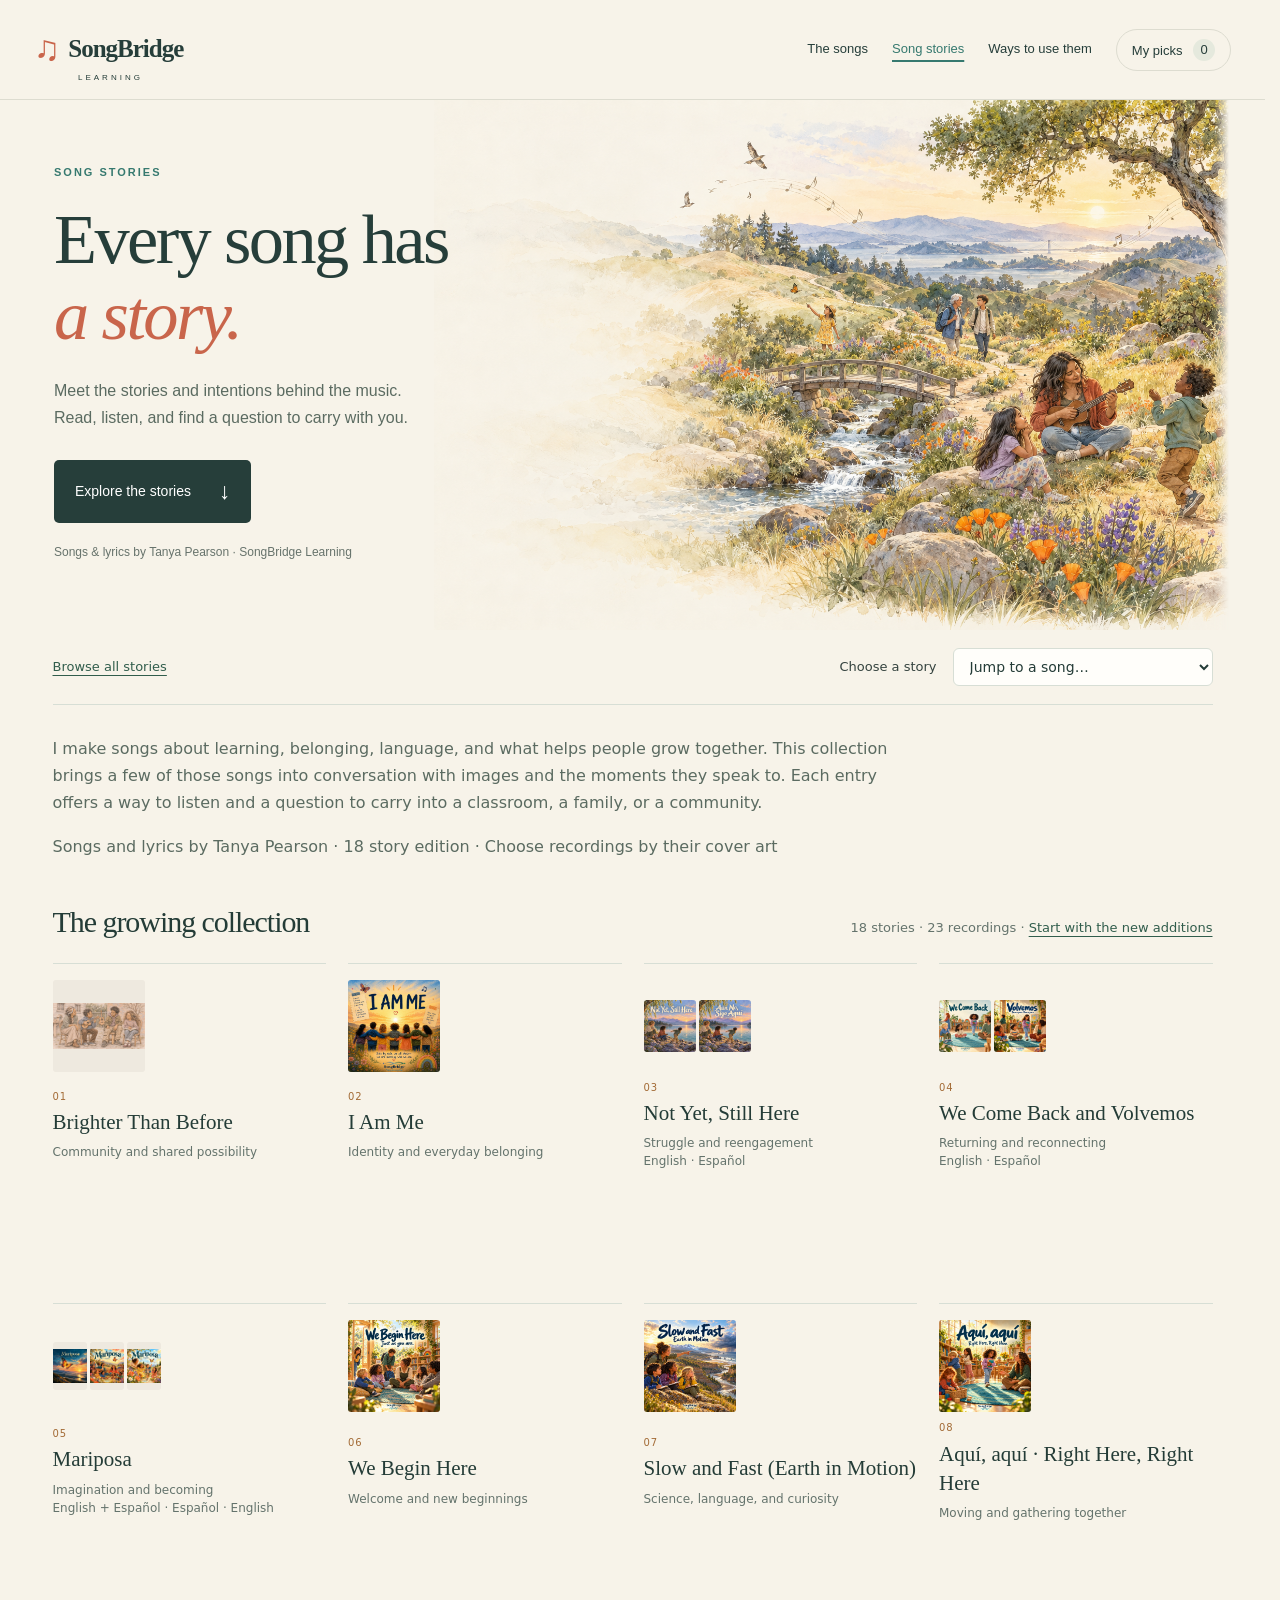
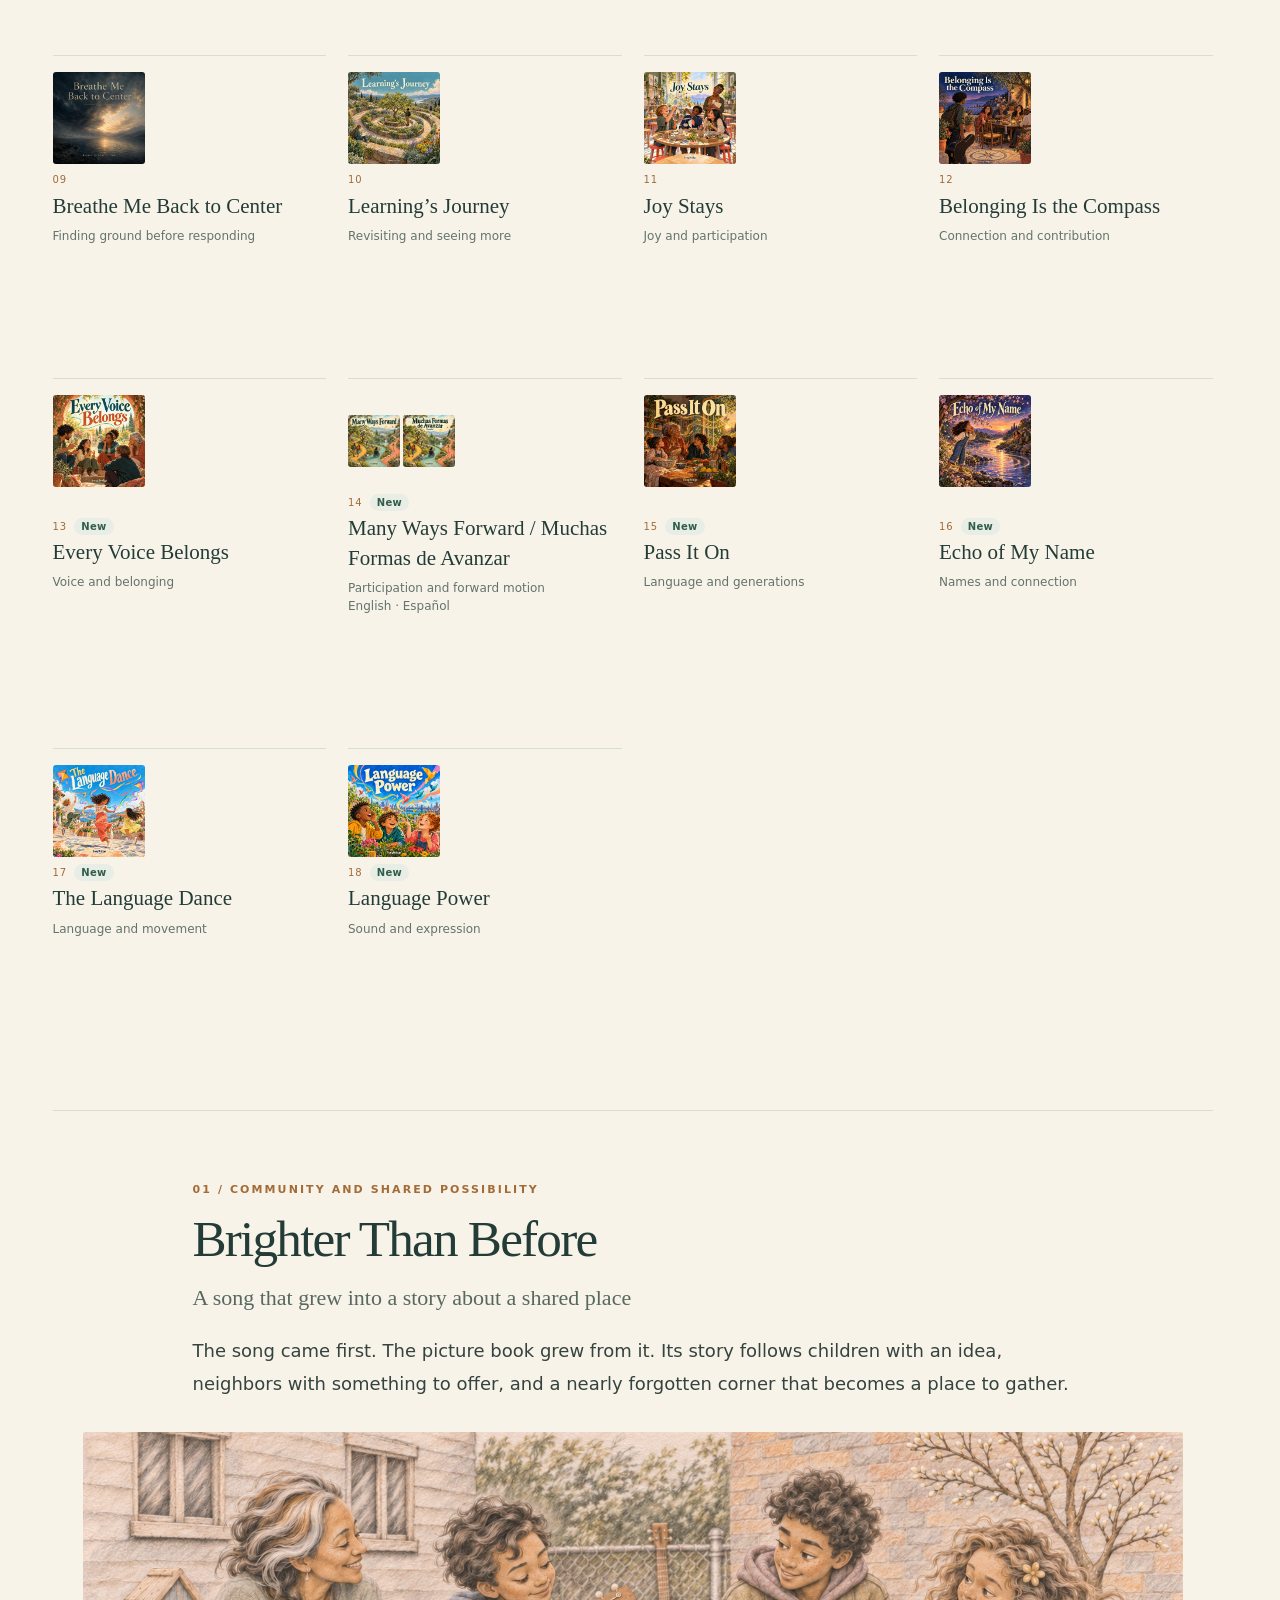
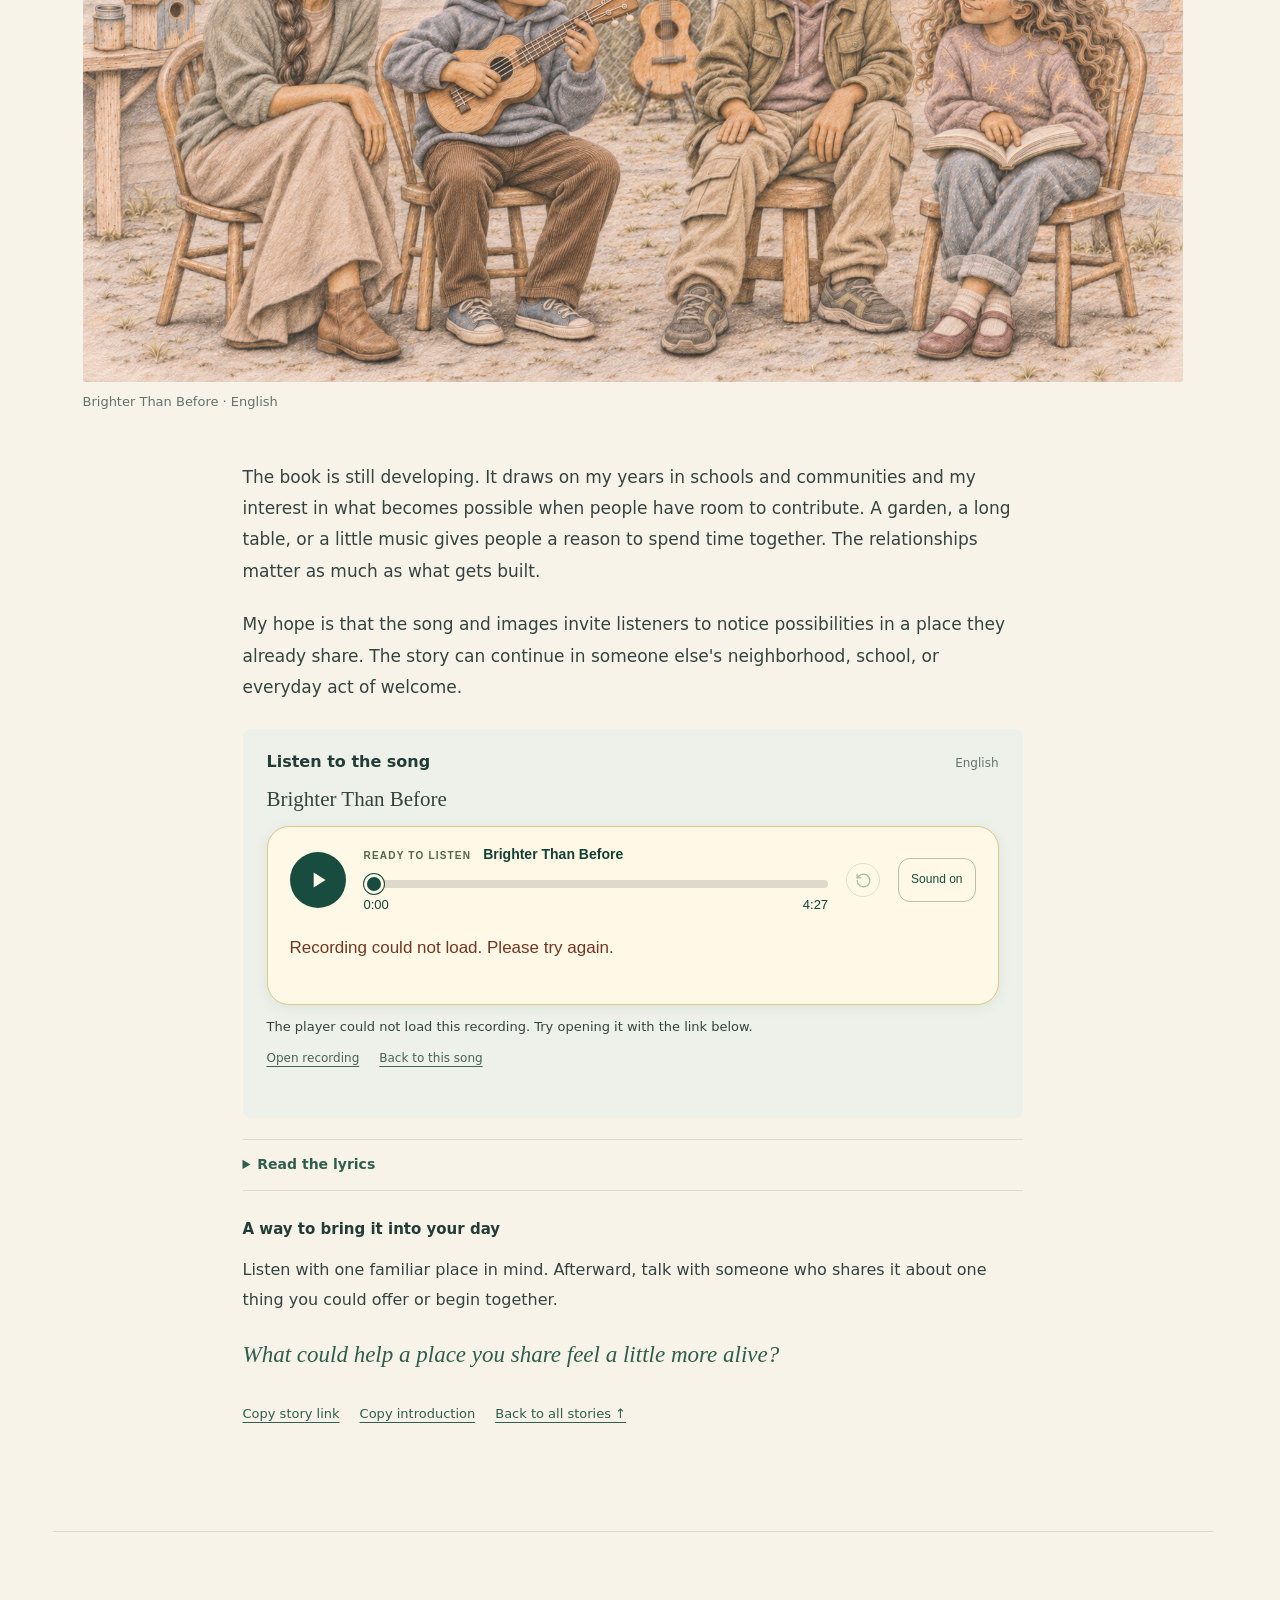
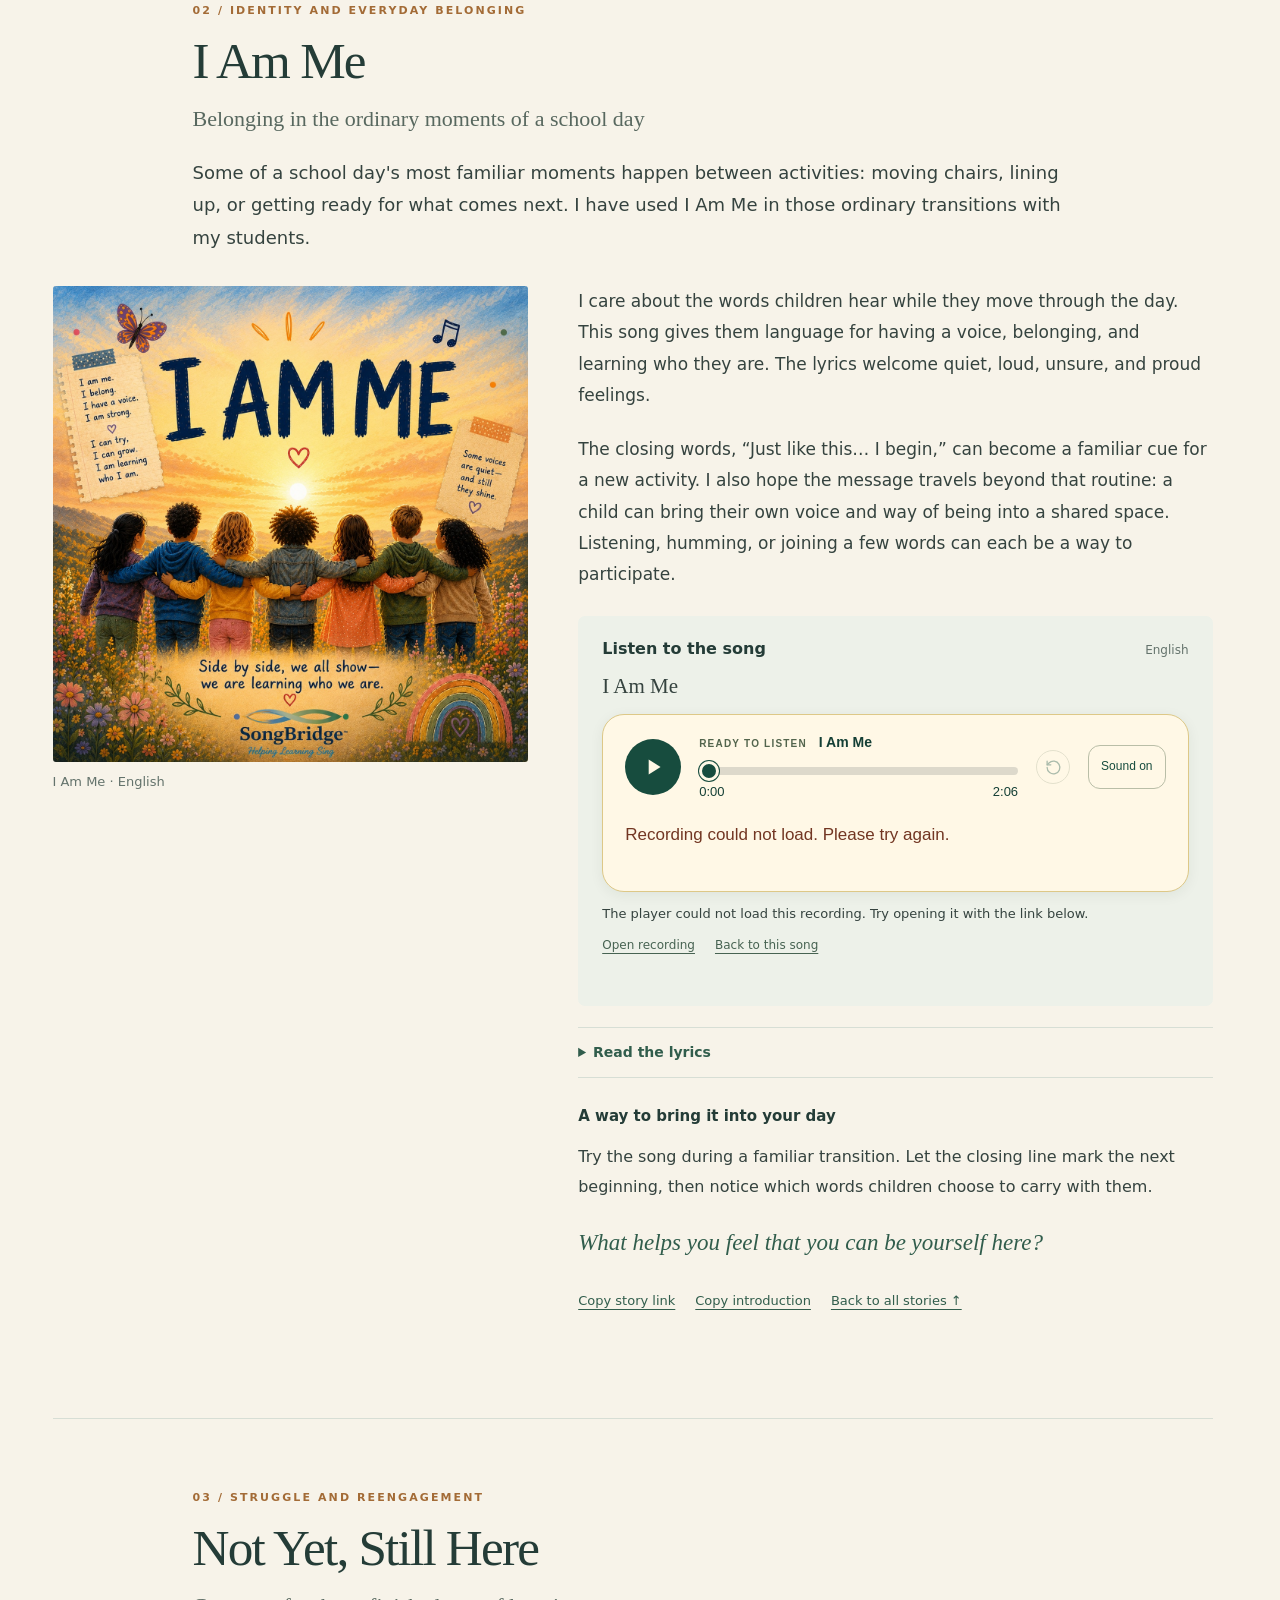
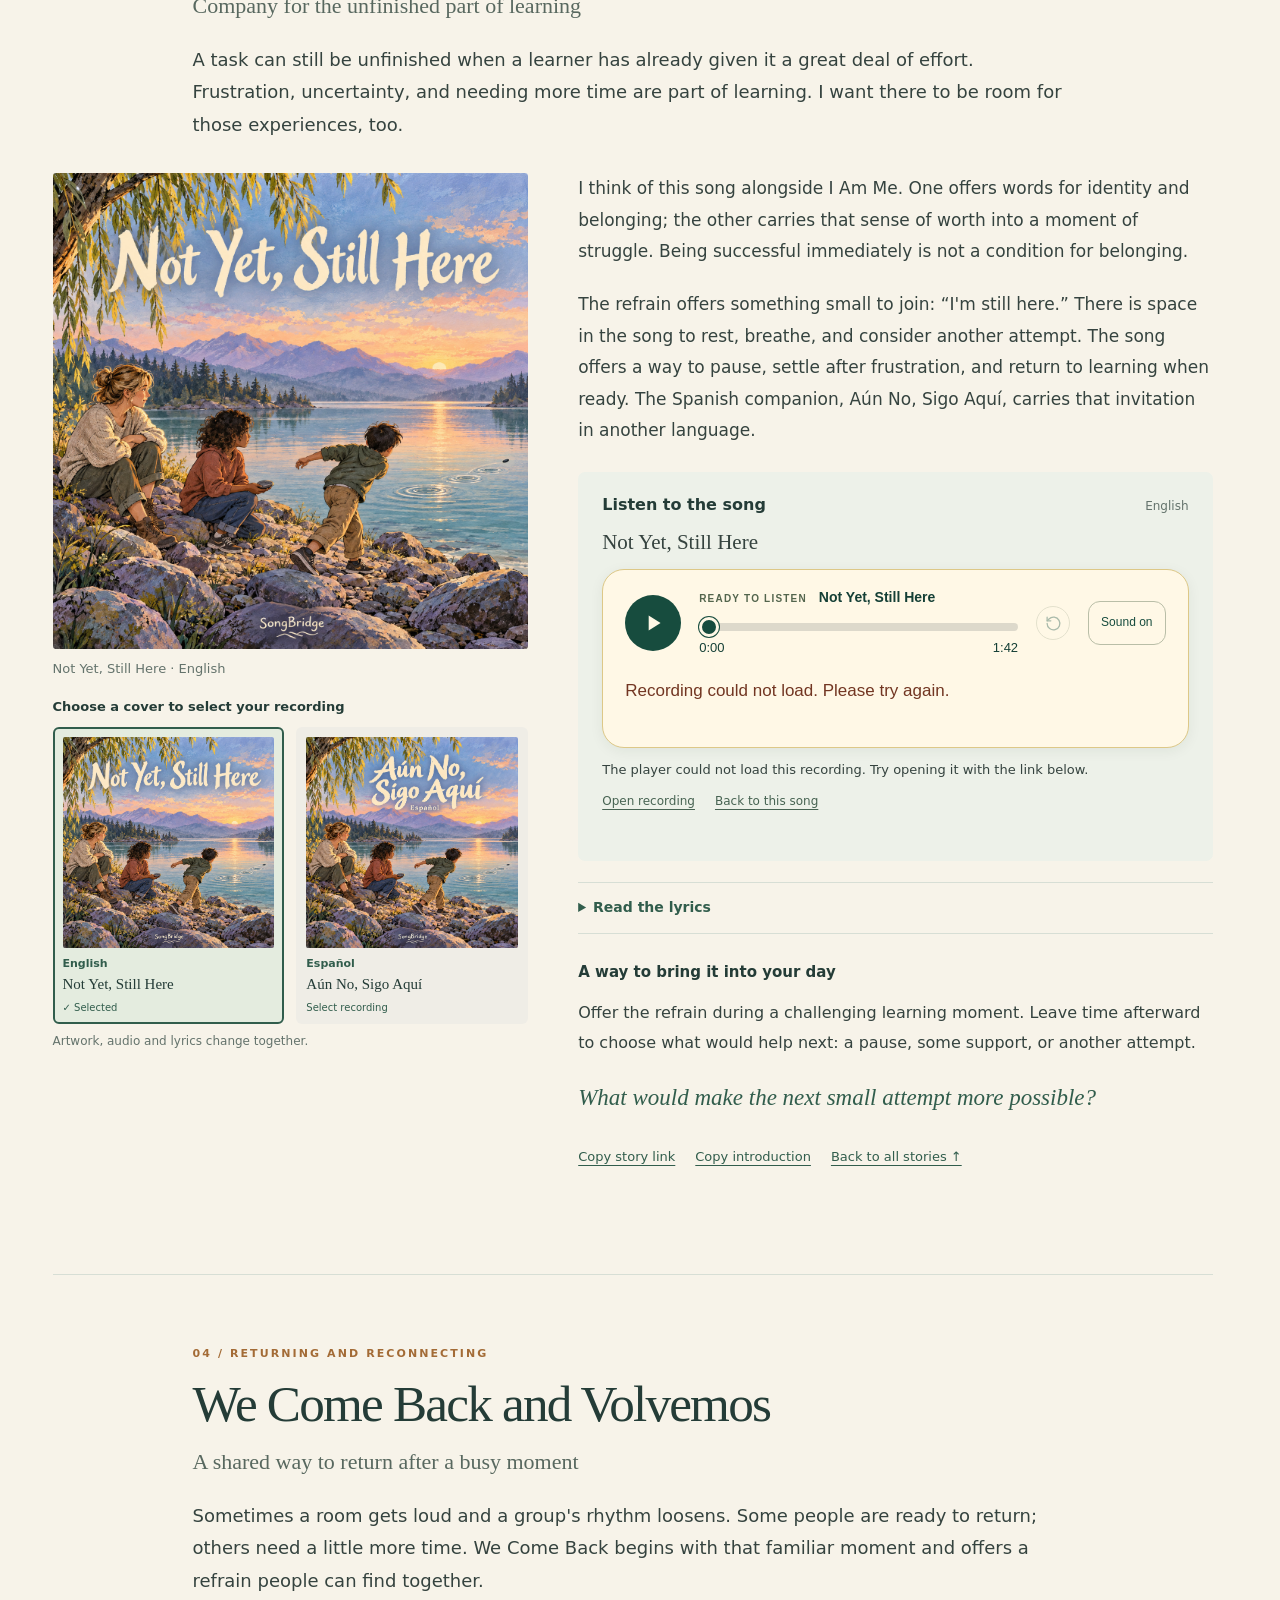
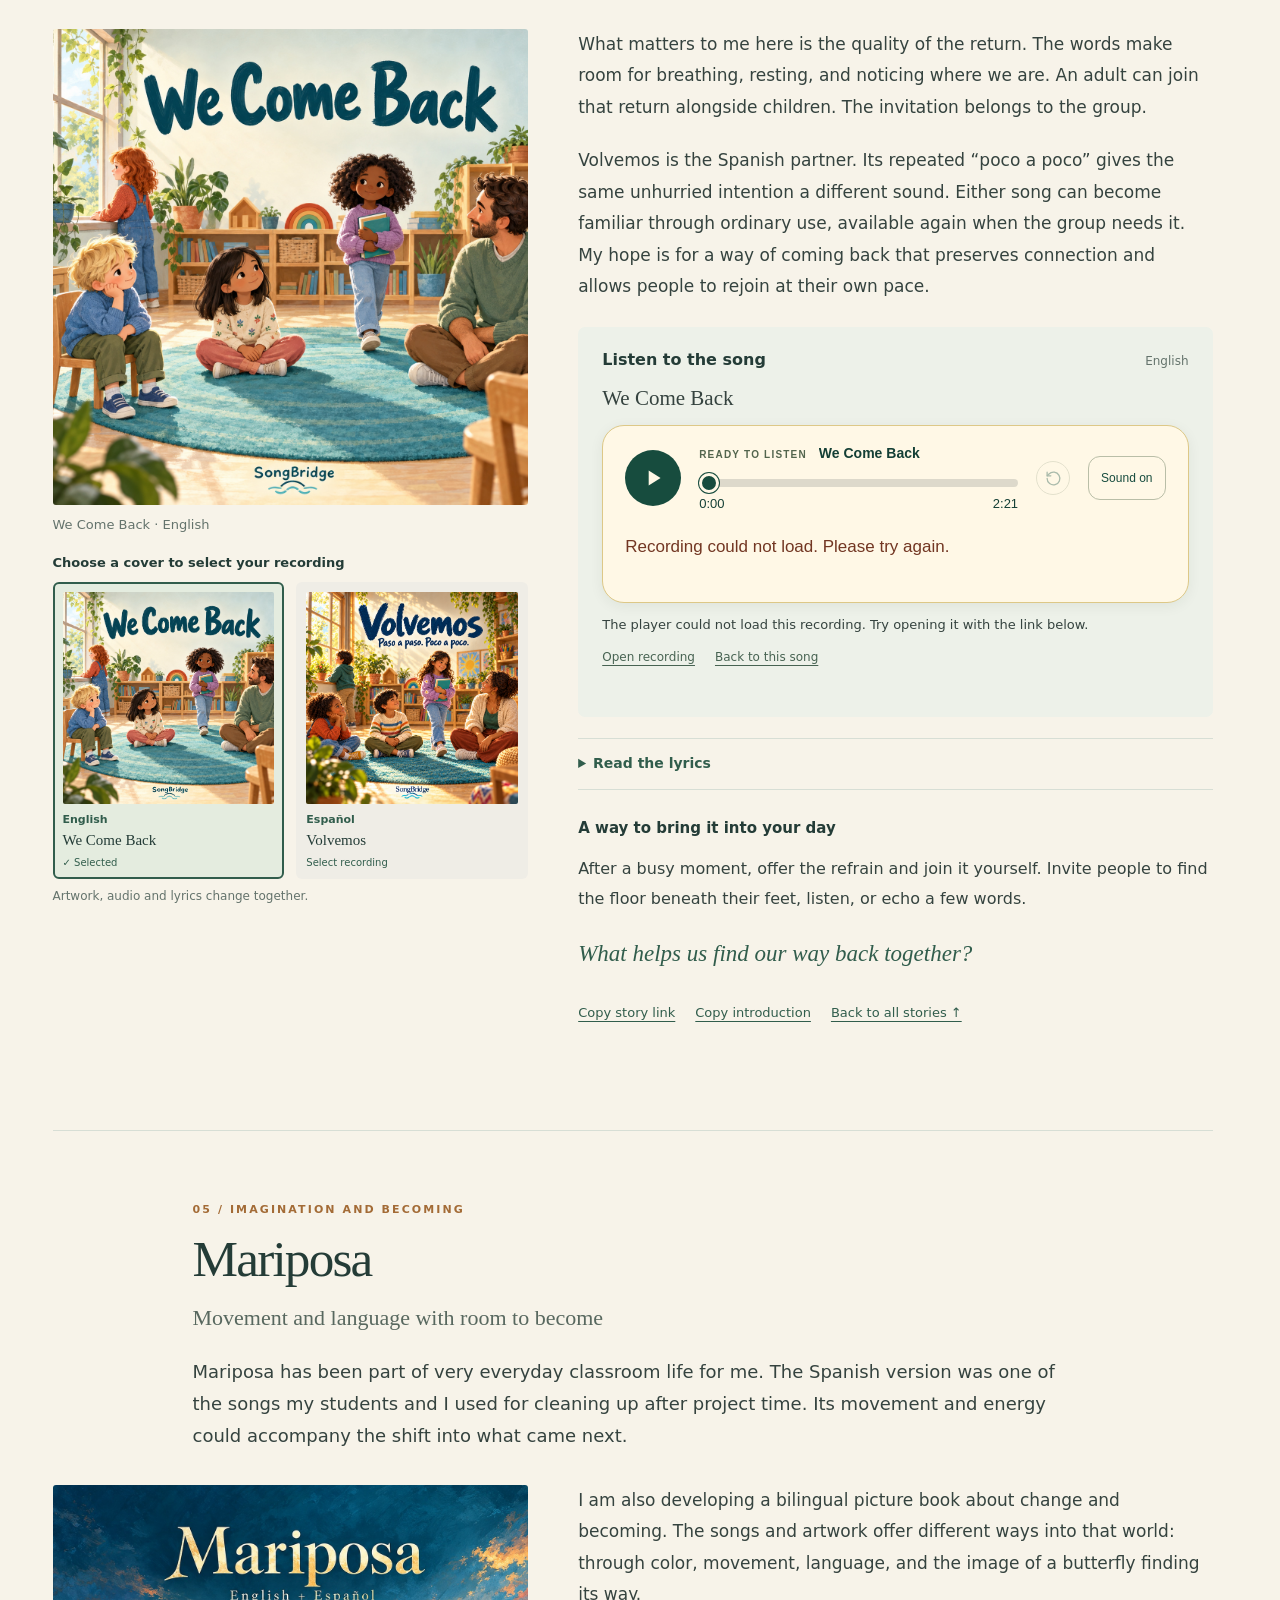
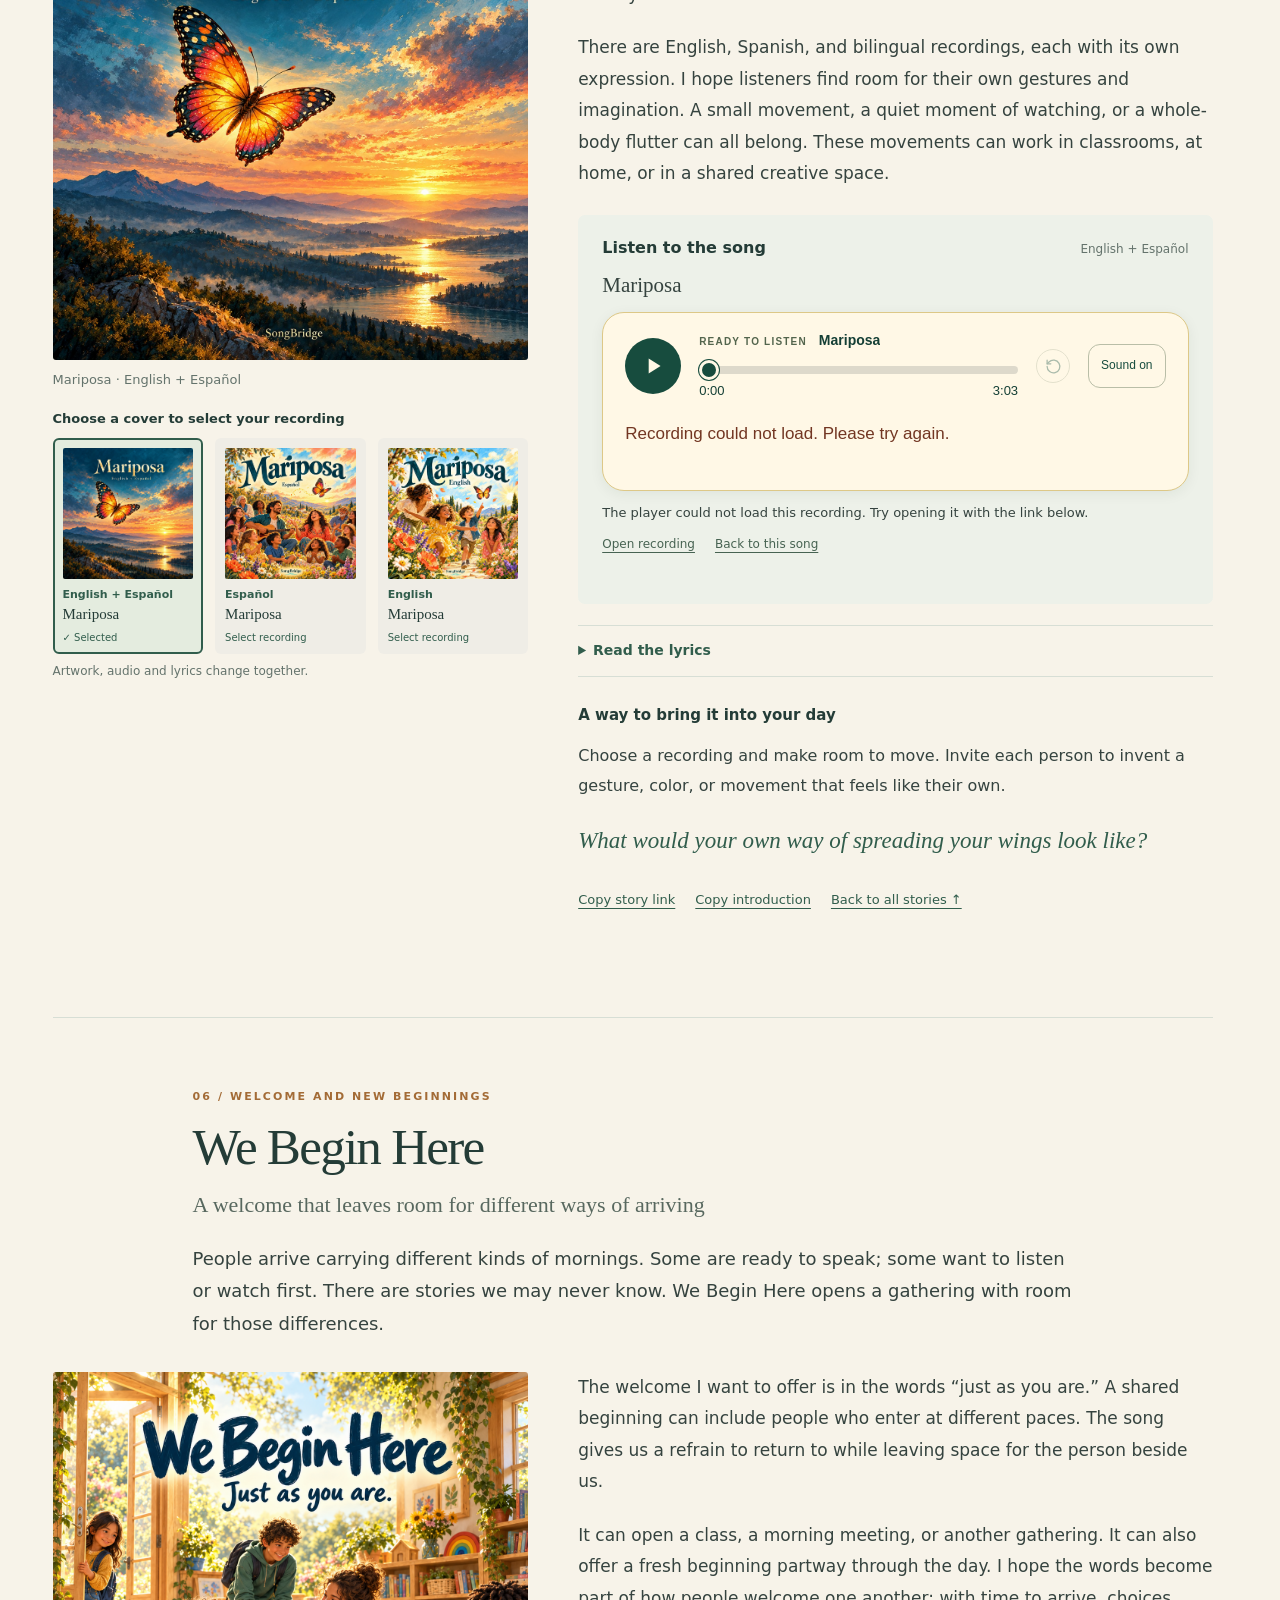
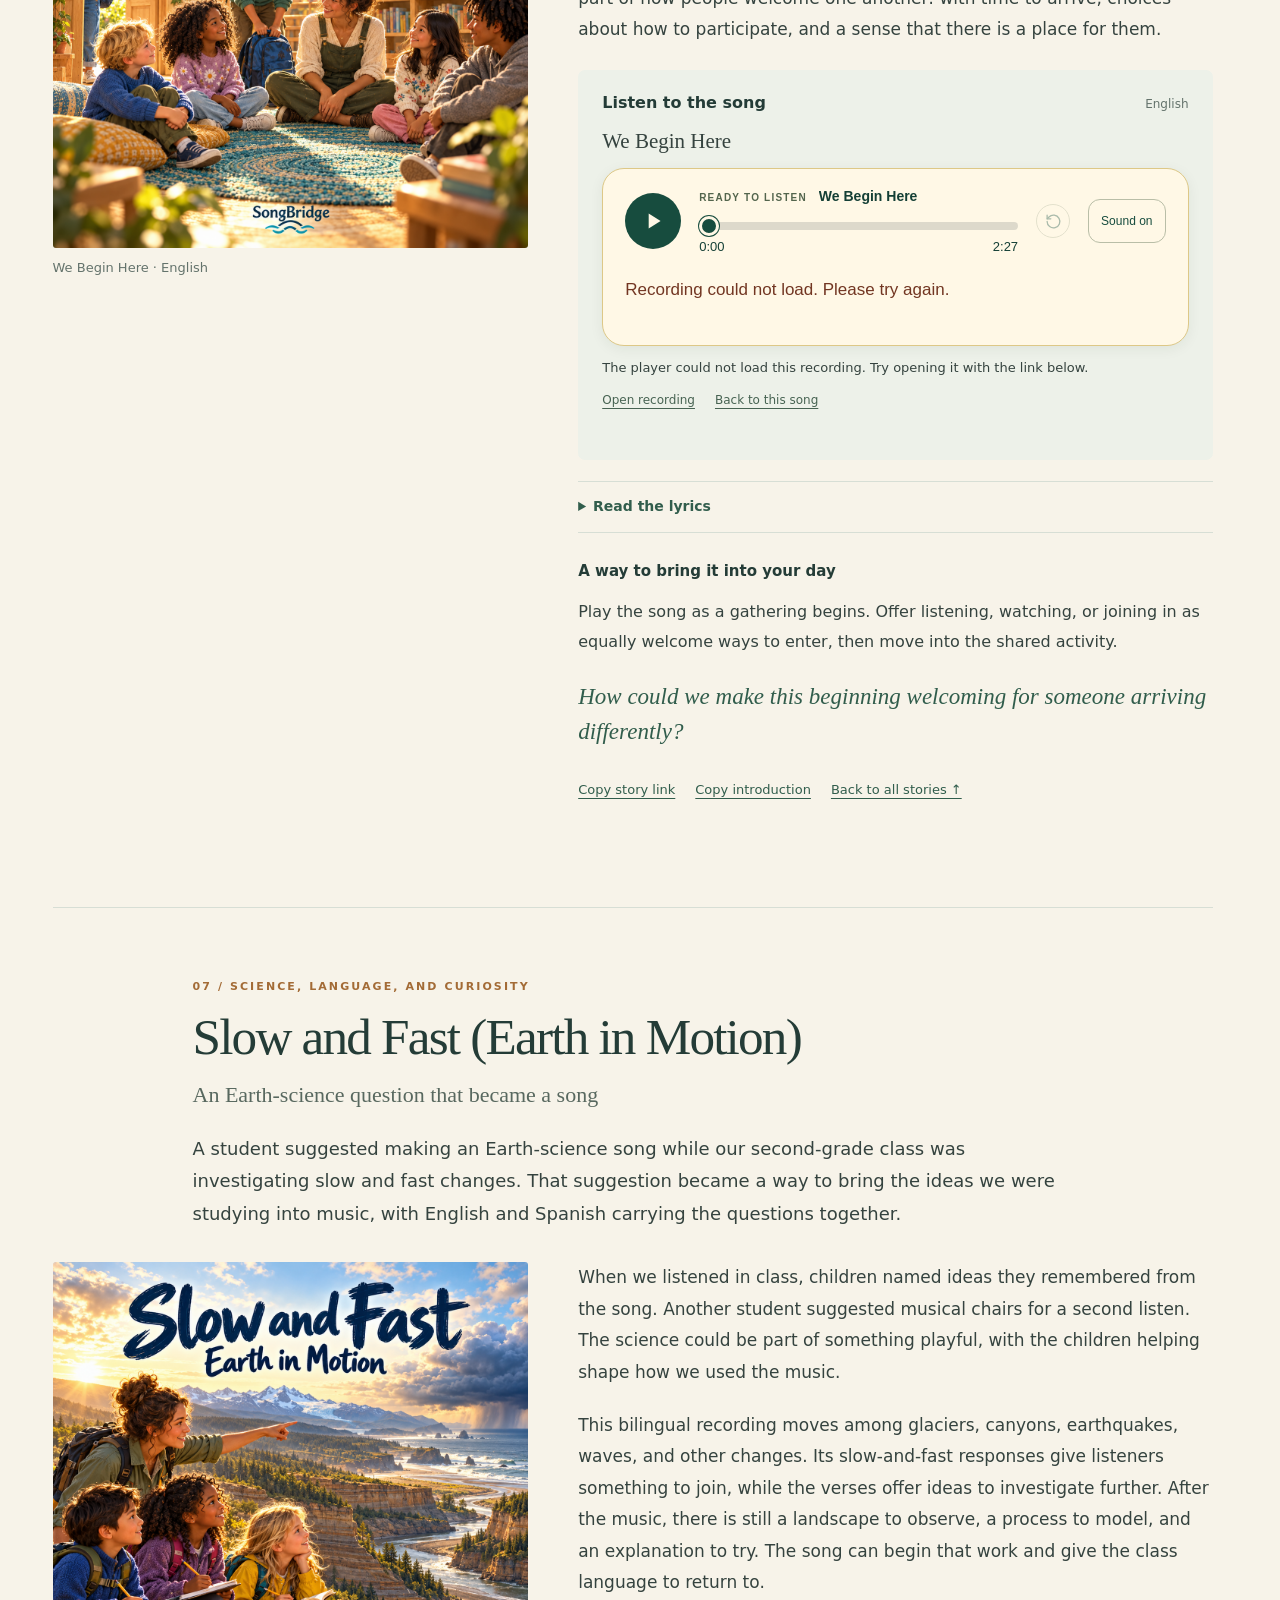
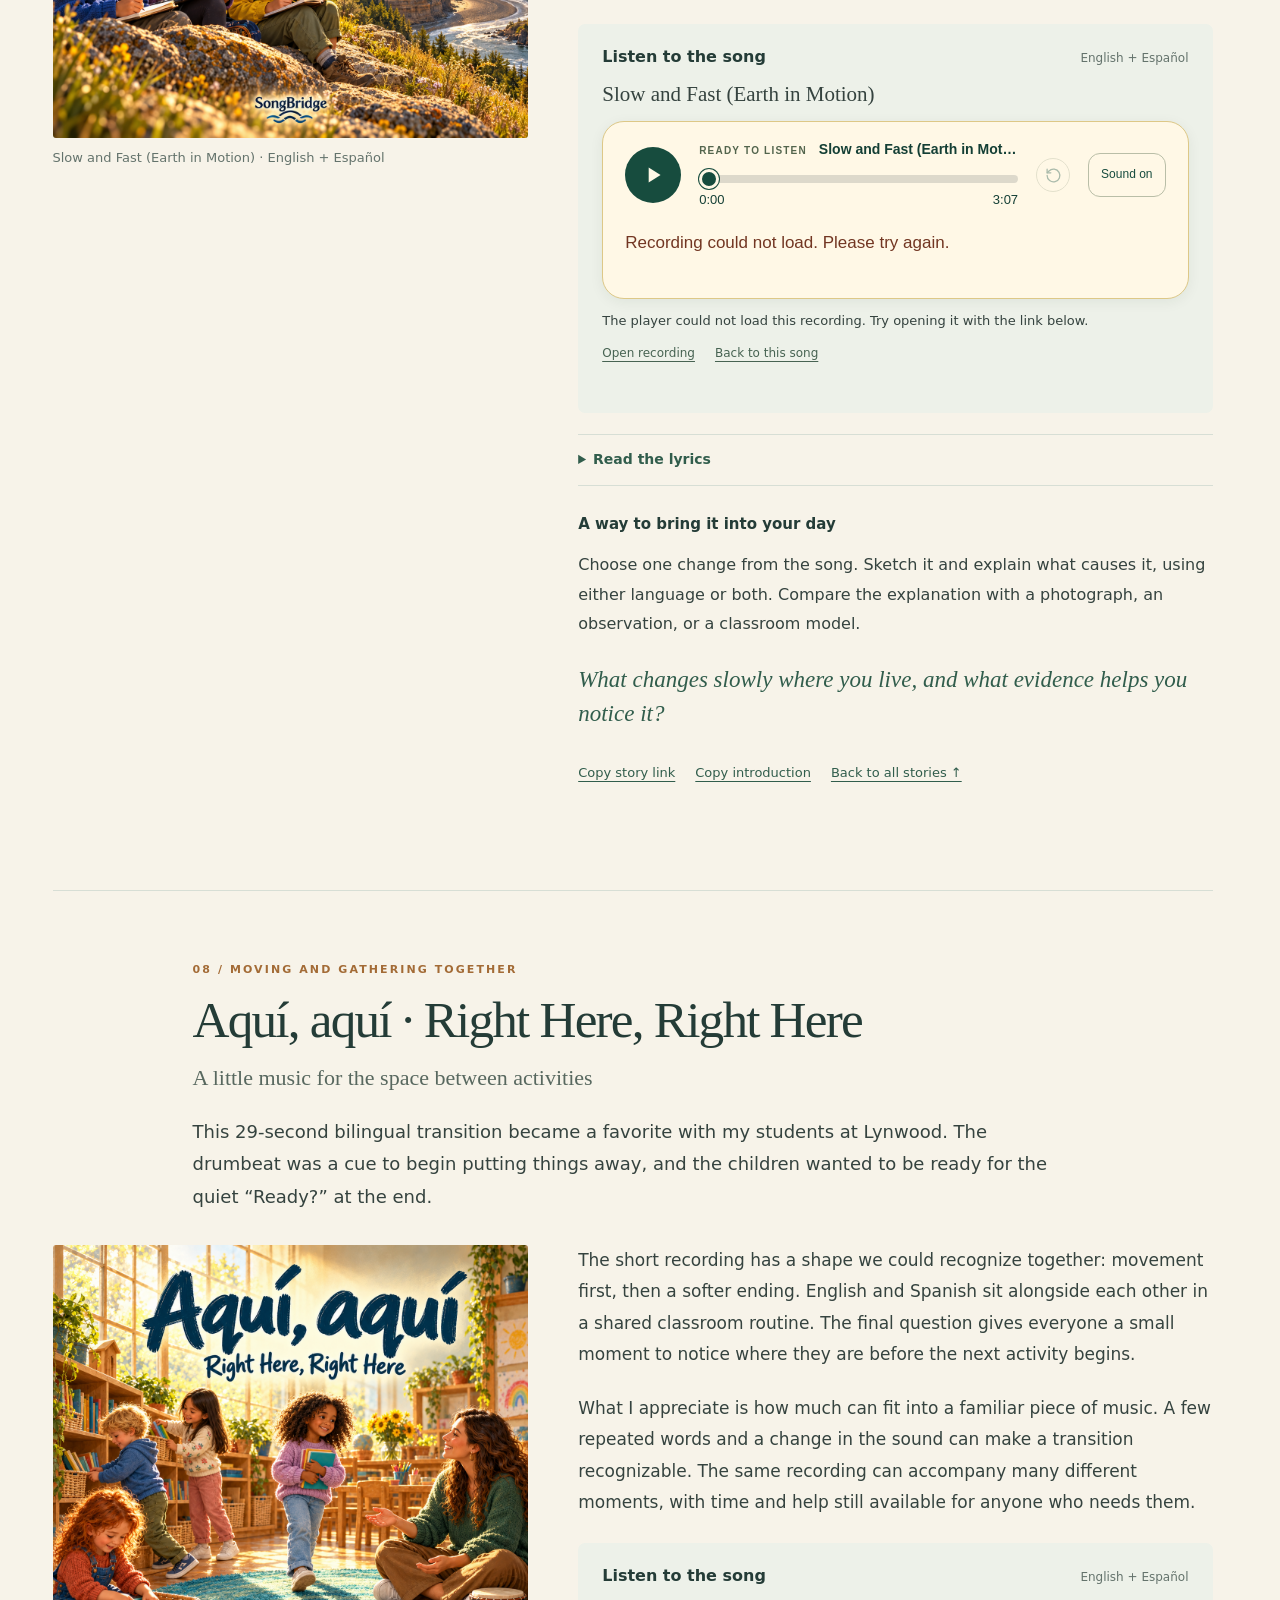
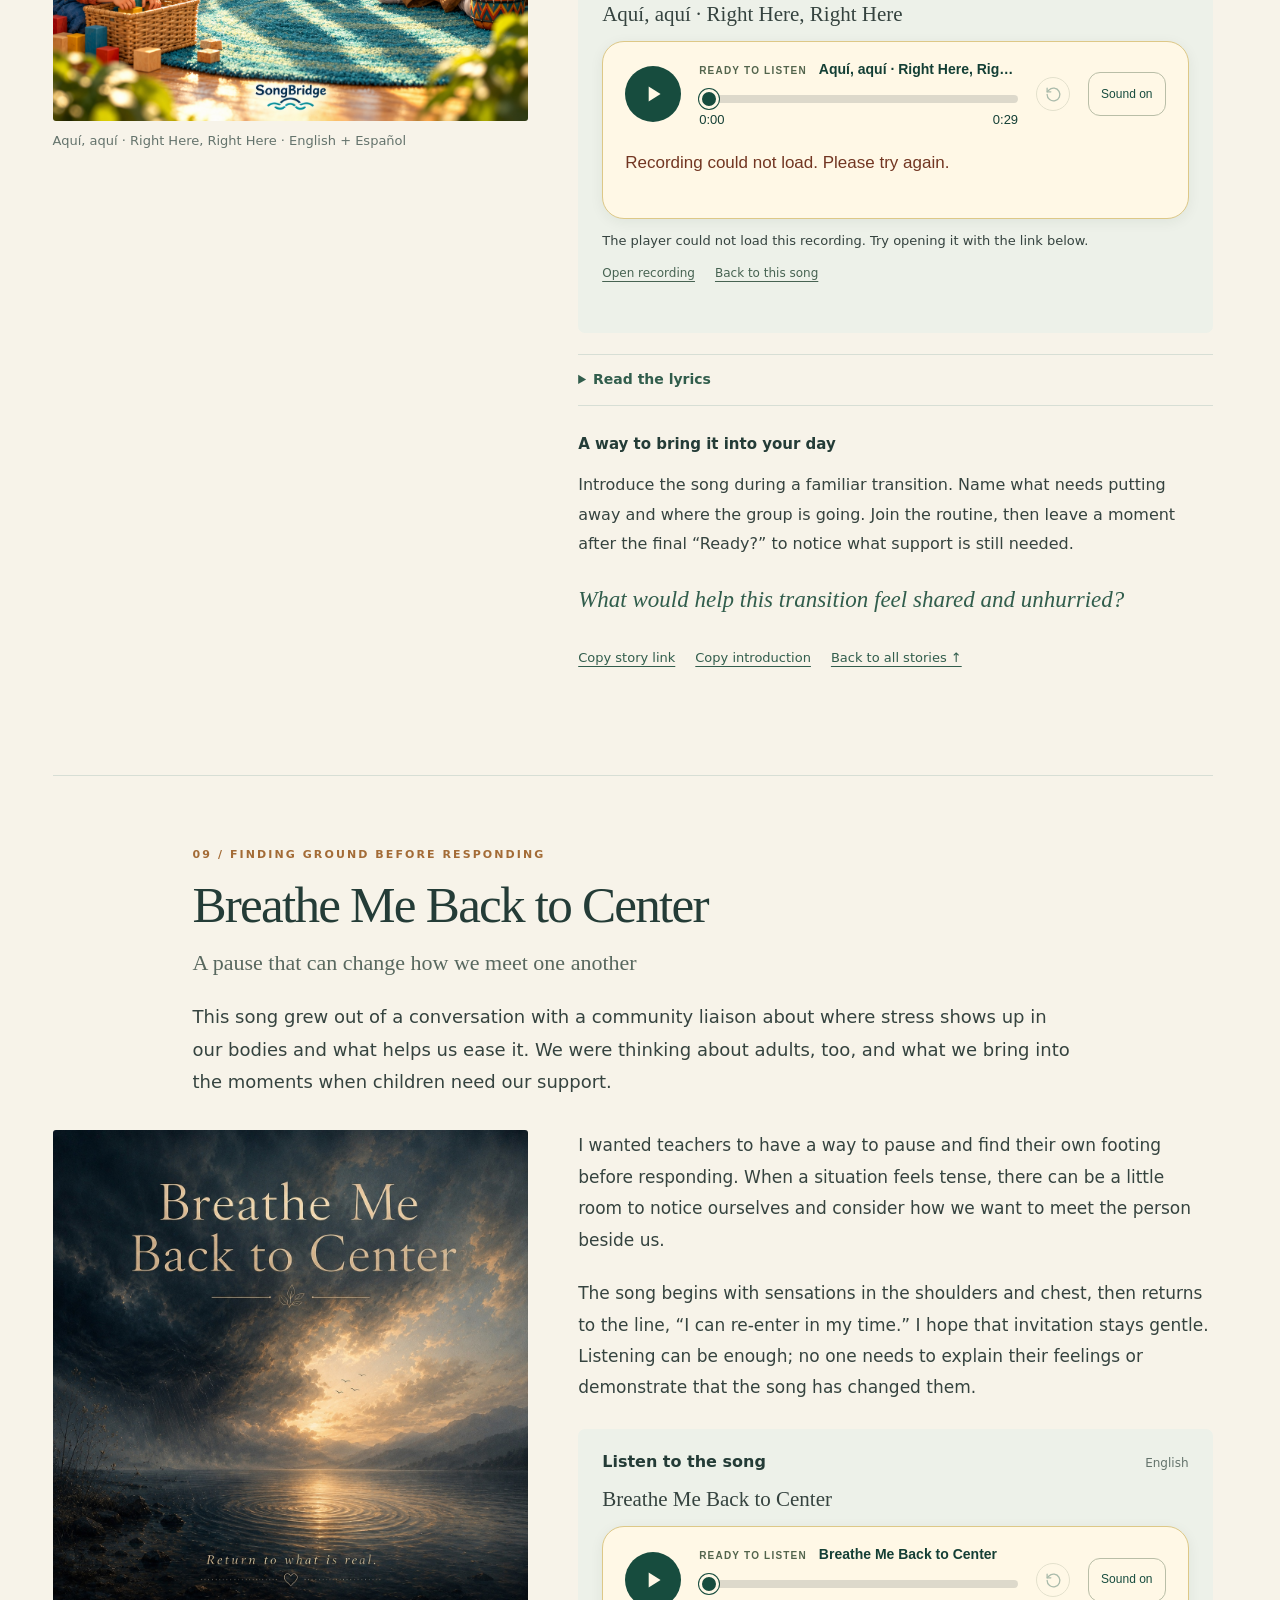
==== commit 58ac4153: "Add files via upload" ====
--- a/stories/index.html
+++ b/stories/index.html
@@ -20,10 +20,10 @@
 @media(prefers-reduced-motion:reduce){html{scroll-behavior:auto}}
 @media print{body{background:white;font-size:11pt;color:#222}.topbar,.hero-art,.collection,.intro-links,.player audio,.language-choices,.player-links,.story-tools,.copy-status,.how,.closing,.footer,.lyrics{display:none!important}.wrap{width:auto;margin:0}.hero{display:block;padding:0}.hero h1{font-size:30pt}.hero p{font-size:12pt;max-width:none}.story{break-before:page;border:0;padding:0}.story-top{max-width:none;margin-bottom:15px}.story h2{font-size:26pt}.story-layout,.wide .story-layout{display:block}.art-column{position:static;float:left;width:32%;max-width:200px;margin:0 22px 18px 0}.wide .art-column{float:none;width:100%;max-width:none;margin:0 0 20px}.wide .art-column img{max-height:260px;object-fit:contain}.story-copy,.wide .story-copy{max-width:none}.story-copy p,.intro{font-size:11pt;line-height:1.5}.deck{font-size:14pt}.player{background:none;padding:0}.player-label{margin:0}.print-only{display:block;font-size:9pt;overflow-wrap:anywhere}.question{font-size:16pt!important}.invitation{clear:both}.eyebrow{font-size:9pt}@page{margin:.65in}}
 </style>
-<link rel="stylesheet" href="../songbridge-navigation.css?v=20261116-nav3"><link rel="stylesheet" href="../songbridge-player.css?v=20261116-duration4"><link rel="stylesheet" href="../songbridge-landings.css?v=20261116-layout5"></head>
+<link rel="stylesheet" href="../songbridge-navigation.css?v=20261116-nav6"><link rel="stylesheet" href="../songbridge-player.css?v=20261116-duration4"><link rel="stylesheet" href="../songbridge-landings.css?v=20261116-layout5"></head>
 <body>
 <a href="#main" class="skip">Skip to the stories</a>
-<header class="site-header sb-global-header"><a class="brand" href="../#home" aria-label="SongBridge Learning home"><span class="brandmark" aria-hidden="true">♫</span>SongBridge<span class="brand-sub">LEARNING</span></a><nav aria-label="Main navigation"><a data-sb-nav="songs" href="../#collection">The songs</a><a data-sb-nav="stories" href="./">Song stories</a><a data-sb-nav="ways" href="../#ways">Ways to use them</a><a class="sb-picks-link" href="../?picks=1#collection">My picks <span id="storyPickCount">0</span></a></nav></header>
+<header class="site-header sb-global-header"><a class="brand" href="../#home" aria-label="SongBridge Learning home"><span class="brandmark" aria-hidden="true">♫</span>SongBridge<span class="brand-sub">LEARNING</span></a><nav aria-label="Main navigation"><a data-sb-nav="songs" href="../#home">The songs</a><a data-sb-nav="stories" href="./">Song stories</a><a data-sb-nav="ways" href="../#ways">Ways to use them</a><a class="sb-picks-link" href="../?picks=1#collection">My picks <span id="storyPickCount">0</span></a></nav></header>
 <main id="main">
 <section id="top" class="sb-landing"><div class="sb-landing-copy"><p class="eyebrow">SONG STORIES</p><h1>Every song has<br><em>a story.</em></h1><p class="sb-landing-intro">Meet the stories and intentions behind the music.<br>Read, listen, and find a question to carry with you.</p><a class="sb-landing-button" href="#collection">Explore the stories <span aria-hidden="true">↓</span></a><p class="sb-landing-note">Songs &amp; lyrics by Tanya Pearson · SongBridge Learning</p></div><figure class="sb-landing-art"><img src="../art/songbridge-landscape.png" alt="SongBridge landscape: people sharing music beside a stream and footbridge in sunlit hills." fetchpriority="high"></figure></section><div class="sb-story-navigation"><a href="#collection">Browse all stories</a><label for="story-jump">Choose a story</label><select id="story-jump" aria-label="Choose a song story"><option value="">Jump to a song…</option></select></div><div class="wrap sb-stories-introduction"><p id="collection-intro"></p><p>Songs and lyrics by Tanya Pearson · <span id="edition-note"></span></p></div>
 <section id="collection" class="wrap collection" aria-labelledby="collection-heading"><div class="section-title"><h2 id="collection-heading">The growing collection</h2><p><span id="collection-count"></span> · <a id="new-stories" href="#collection">Start with the new additions</a></p></div><div id="song-grid" class="song-grid"></div></section>
@@ -155,4 +155,4 @@
 if(location.hash){requestAnimationFrame(()=>document.getElementById(location.hash.slice(1))?.scrollIntoView())}
 
 </script>
-<script src="../songbridge-navigation.js?v=20261116-nav3"></script><script src="../songbridge-player.js?v=20261116-duration4"></script></body></html>
+<script src="../songbridge-navigation.js?v=20261116-nav6"></script><script src="../songbridge-player.js?v=20261116-duration4"></script></body></html>
--- a/songbridge-navigation.css
+++ b/songbridge-navigation.css
@@ -1,4 +1,6 @@
 /* Shared SongBridge navigation on the song collection and story pages. */
+/* Keep the sticky header anchored at the same position on every route. */
+body{padding-top:0}
 .sb-global-header{position:sticky;top:0;z-index:30;box-sizing:border-box;width:100%;max-width:none;margin:0;padding:22px max(24px,calc((100vw - 1212px)/2));display:flex;align-items:center;justify-content:space-between;gap:24px;background:#f7f3e9;border-bottom:1px solid #dddcd0;color:#263e3a;font:13px/1.55 Arial,Helvetica,sans-serif}
 .sb-global-header .brand{position:relative;display:flex;align-items:center;gap:9px;color:#263e3a;text-decoration:none;font:bold 25px/1.55 Georgia,serif;letter-spacing:-1px;white-space:nowrap}
 .sb-global-header .brandmark{display:inline;width:auto;height:auto;font-size:35px;color:#c9654b;flex-shrink:0}
